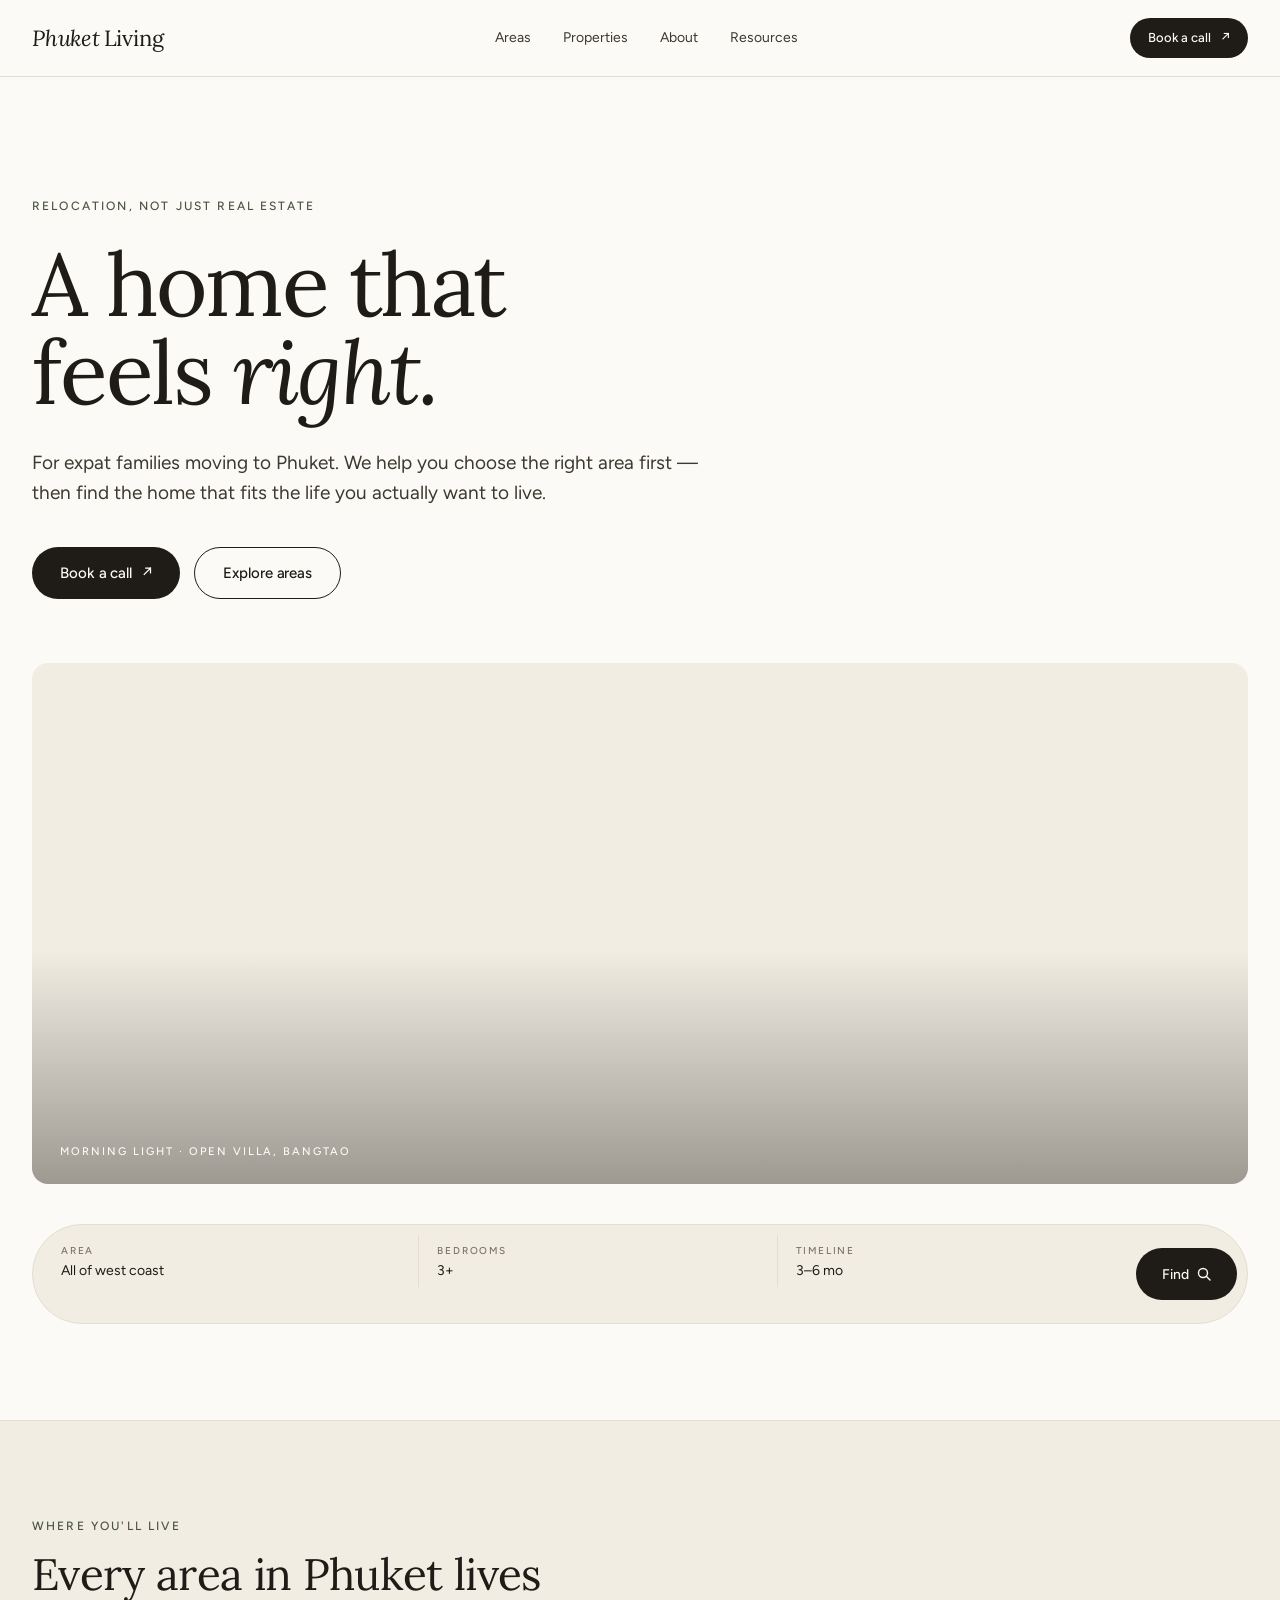
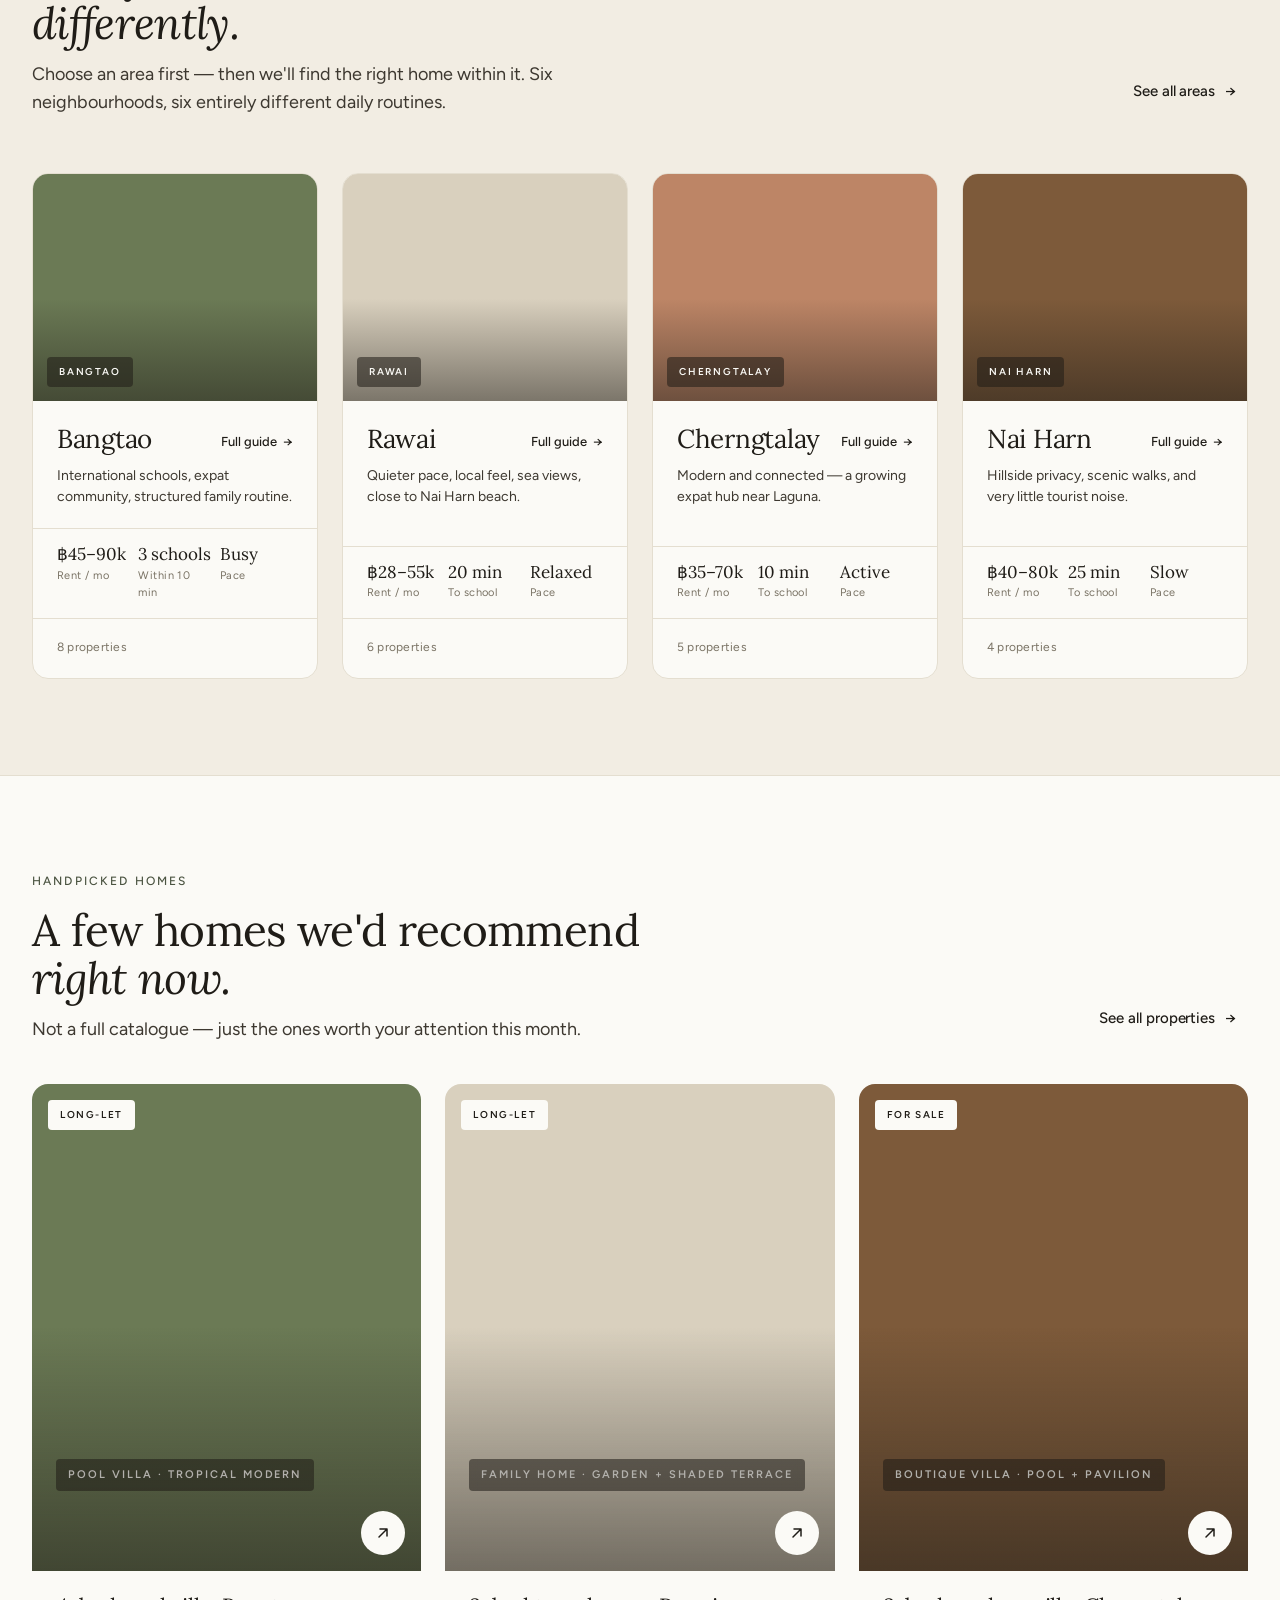
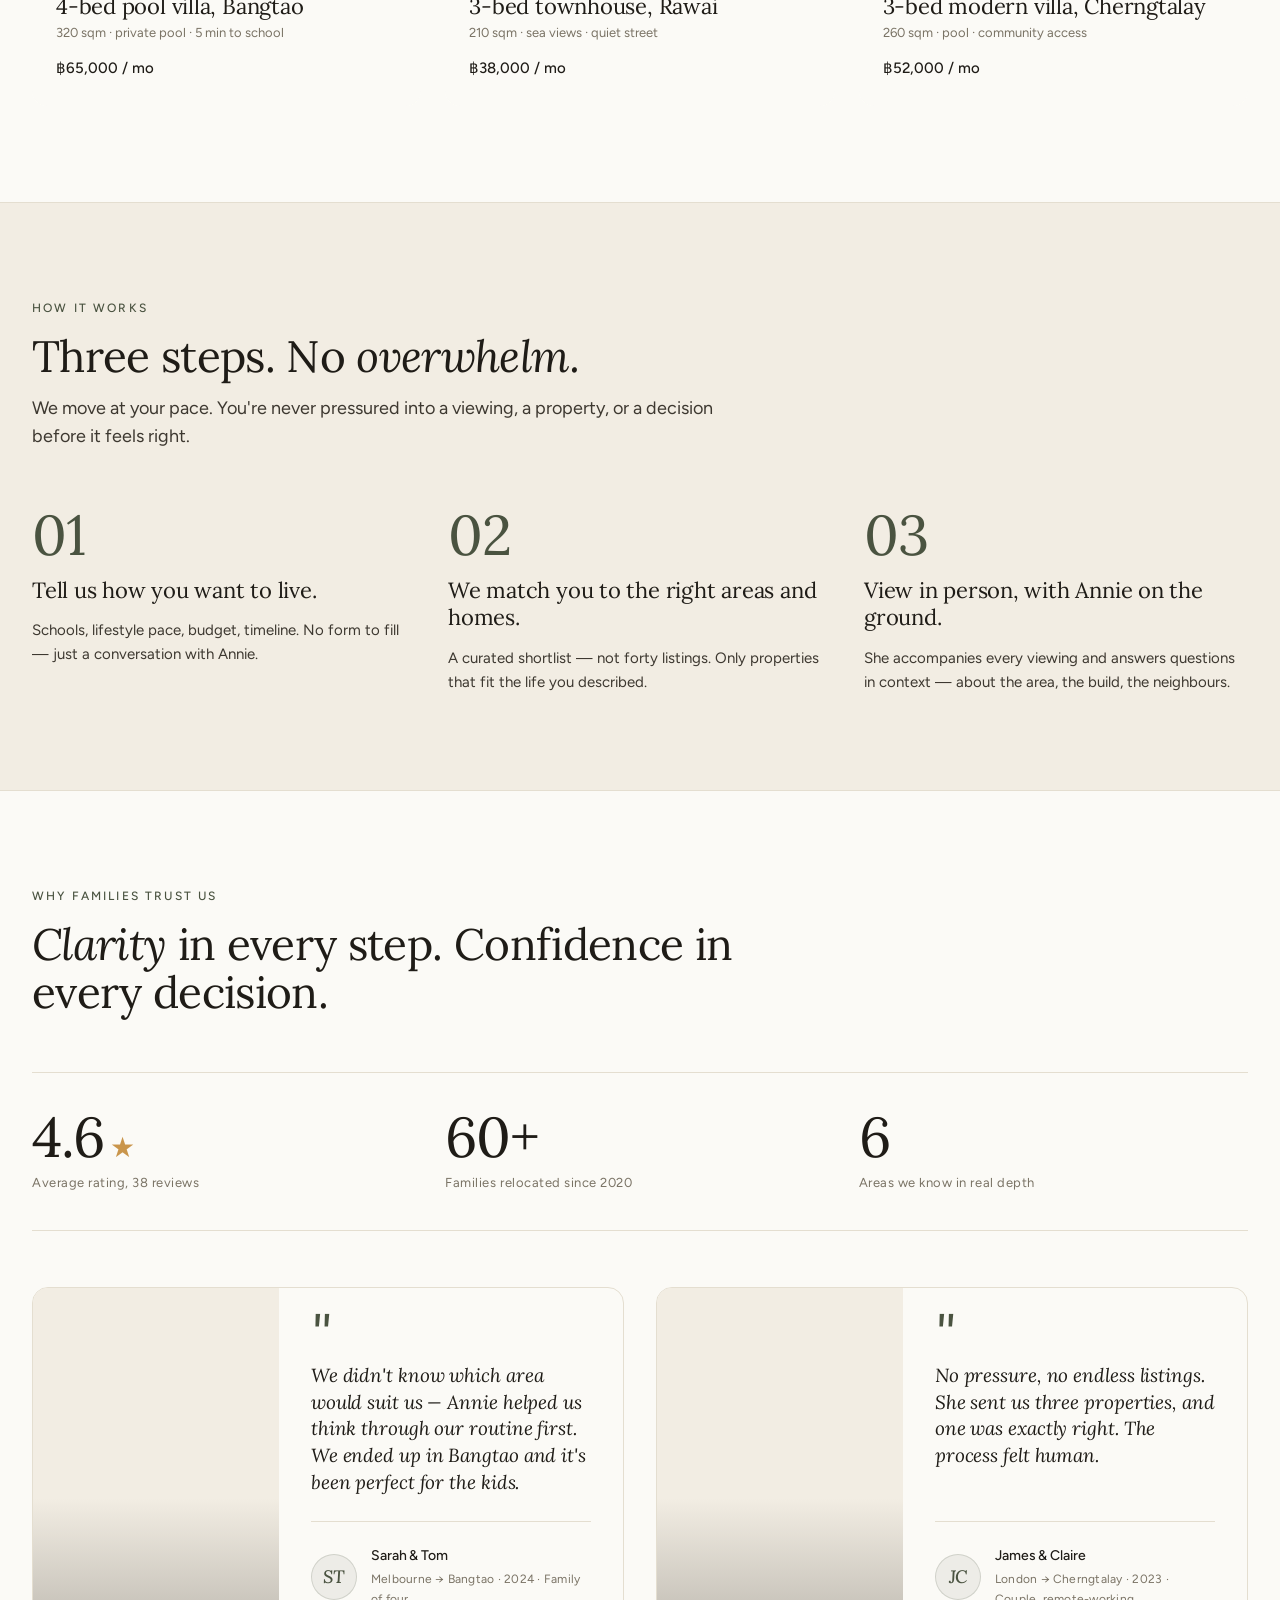
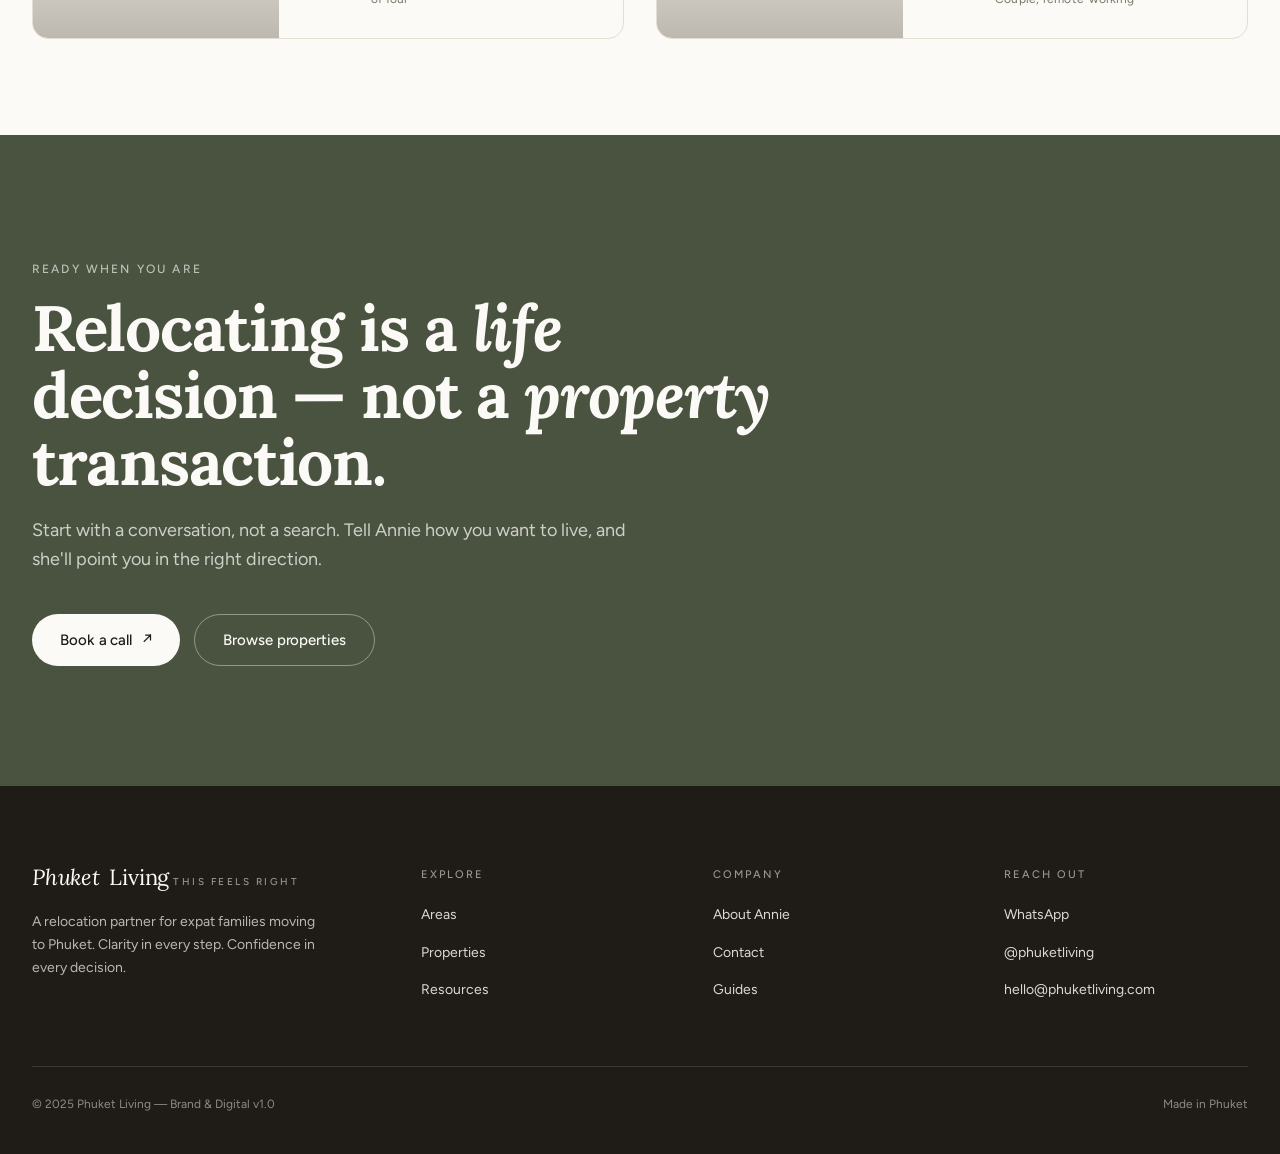
==== index.html @ b8de10c2 "Polish: search bar symmetry + See all areas placement 1. Inline search bar — the previous attempt le" ====
<!DOCTYPE html>
<html lang="en">
<head>
<meta charset="UTF-8">
<meta name="viewport" content="width=device-width, initial-scale=1.0">
<title>Phuket Living — A home that feels right</title>
<meta name="description" content="A relocation partner for expat families moving to Phuket. We help you choose the right area first — then find the home that fits.">

<link rel="preconnect" href="https://fonts.googleapis.com">
<link rel="preconnect" href="https://fonts.gstatic.com" crossorigin>
<link href="https://fonts.googleapis.com/css2?family=Lora:ital,wght@0,400;0,500;1,400;1,500&family=Figtree:wght@400;500;600&display=swap" rel="stylesheet">

<link rel="stylesheet" href="assets/css/main.css">
</head>
<body>

<!-- =========================================================
     NAV
     ========================================================= -->
<header class="site-nav">
  <div class="wrap row">
    <a href="index.html" class="wordmark" aria-label="Phuket Living — home">
      <span class="ph">Phuket</span><span>Living</span>
    </a>
    <nav class="links" aria-label="Primary">
      <a href="areas.html">Areas</a>
      <a href="properties.html">Properties</a>
      <a href="about.html">About</a>
      <a href="resources.html">Resources</a>
    </nav>
    <a href="contact.html" class="btn btn-primary btn-sm">Book a call <span class="arrow">↗</span></a>
    <button class="nav-toggle" aria-label="Open menu">
      <svg width="18" height="14" viewBox="0 0 18 14" fill="none"><path d="M1 1h16M1 7h16M1 13h16" stroke="#1F1C17" stroke-width="1.4" stroke-linecap="round"/></svg>
    </button>
  </div>
</header>

<!-- =========================================================
     HERO
     ========================================================= -->
<section class="hero">
  <div class="wrap">
    <p class="eyebrow">Relocation, not just real estate</p>
    <h1>A home that<br>feels <em>right.</em></h1>
    <p class="sub">For expat families moving to Phuket. We help you choose the right area first — then find the home that fits the life you actually want to live.</p>

    <div class="hero-cta">
      <a href="contact.html" class="btn btn-primary">Book a call <span class="arrow">↗</span></a>
      <a href="areas.html" class="btn btn-outline">Explore areas</a>
    </div>

    <div class="hero-media" style="background-image: url('https://images.unsplash.com/photo-1600596542815-ffad4c1539a9?auto=format&fit=crop&w=1800&q=80');">
      <span class="caption">Morning light · open villa, Bangtao</span>
    </div>

    <div class="inline-search" role="search" aria-label="Find a home" style="margin-top: 40px;">
      <div class="field">
        <span class="field-k">Area</span>
        <span class="field-v">All of west coast</span>
      </div>
      <div class="field">
        <span class="field-k">Bedrooms</span>
        <span class="field-v">3+</span>
      </div>
      <div class="field">
        <span class="field-k">Timeline</span>
        <span class="field-v">3–6 mo</span>
      </div>
      <button class="find-btn" type="button">
        Find
        <svg width="14" height="14" viewBox="0 0 14 14" fill="none"><circle cx="6" cy="6" r="4.5" stroke="#FBFAF6" stroke-width="1.4"/><path d="M9.5 9.5L13 13" stroke="#FBFAF6" stroke-width="1.4" stroke-linecap="round"/></svg>
      </button>
    </div>
  </div>
</section>

<!-- =========================================================
     AREAS
     ========================================================= -->
<section class="section sand">
  <div class="wrap">
    <div class="section-head" style="display:flex; align-items:flex-end; justify-content:space-between; gap:32px; flex-wrap:wrap; max-width:none;">
      <div style="display:grid; gap:14px; max-width: 640px;">
        <span class="eyebrow">Where you'll live</span>
        <h2 class="h2">Every area in Phuket lives <em>differently.</em></h2>
        <p class="lead">Choose an area first — then we'll find the right home within it. Six neighbourhoods, six entirely different daily routines.</p>
      </div>
      <a href="areas.html" class="btn btn-ghost">See all areas <span class="arrow">→</span></a>
    </div>

    <div class="cards-grid g4">
      <a href="area-bangtao.html" class="area-card tone-leaf">
        <div class="media" style="background-image: url('https://images.unsplash.com/photo-1564013799919-ab600027ffc6?auto=format&fit=crop&w=900&q=80');"><span class="label">Bangtao</span></div>
        <div class="body">
          <div class="body-head">
            <span class="name">Bangtao</span>
            <span class="link">Full guide <span class="arrow">→</span></span>
          </div>
          <span class="desc">International schools, expat community, structured family routine.</span>
        </div>
        <div class="facts">
          <div><div class="v">฿45–90k</div><div class="k">Rent / mo</div></div>
          <div><div class="v">3 schools</div><div class="k">Within 10 min</div></div>
          <div><div class="v">Busy</div><div class="k">Pace</div></div>
        </div>
        <div class="foot">
          <span class="count">8 properties</span>
        </div>
      </a>

      <a href="area-rawai.html" class="area-card tone-sand">
        <div class="media" style="background-image: url('https://images.unsplash.com/photo-1505142468610-359e7d316be0?auto=format&fit=crop&w=900&q=80');"><span class="label">Rawai</span></div>
        <div class="body">
          <div class="body-head">
            <span class="name">Rawai</span>
            <span class="link">Full guide <span class="arrow">→</span></span>
          </div>
          <span class="desc">Quieter pace, local feel, sea views, close to Nai Harn beach.</span>
        </div>
        <div class="facts">
          <div><div class="v">฿28–55k</div><div class="k">Rent / mo</div></div>
          <div><div class="v">20 min</div><div class="k">To school</div></div>
          <div><div class="v">Relaxed</div><div class="k">Pace</div></div>
        </div>
        <div class="foot">
          <span class="count">6 properties</span>
        </div>
      </a>

      <a href="area-cherngtalay.html" class="area-card tone-clay">
        <div class="media" style="background-image: url('https://images.unsplash.com/photo-1512917774080-9991f1c4c750?auto=format&fit=crop&w=900&q=80');"><span class="label">Cherngtalay</span></div>
        <div class="body">
          <div class="body-head">
            <span class="name">Cherngtalay</span>
            <span class="link">Full guide <span class="arrow">→</span></span>
          </div>
          <span class="desc">Modern and connected — a growing expat hub near Laguna.</span>
        </div>
        <div class="facts">
          <div><div class="v">฿35–70k</div><div class="k">Rent / mo</div></div>
          <div><div class="v">10 min</div><div class="k">To school</div></div>
          <div><div class="v">Active</div><div class="k">Pace</div></div>
        </div>
        <div class="foot">
          <span class="count">5 properties</span>
        </div>
      </a>

      <a href="area-naiharn.html" class="area-card tone-brown">
        <div class="media" style="background-image: url('https://images.unsplash.com/photo-1582268611958-ebfd161ef9cf?auto=format&fit=crop&w=900&q=80');"><span class="label">Nai Harn</span></div>
        <div class="body">
          <div class="body-head">
            <span class="name">Nai Harn</span>
            <span class="link">Full guide <span class="arrow">→</span></span>
          </div>
          <span class="desc">Hillside privacy, scenic walks, and very little tourist noise.</span>
        </div>
        <div class="facts">
          <div><div class="v">฿40–80k</div><div class="k">Rent / mo</div></div>
          <div><div class="v">25 min</div><div class="k">To school</div></div>
          <div><div class="v">Slow</div><div class="k">Pace</div></div>
        </div>
        <div class="foot">
          <span class="count">4 properties</span>
        </div>
      </a>
    </div>

  </div>
</section>

<!-- =========================================================
     HANDPICKED PROPERTIES
     ========================================================= -->
<section class="section paper">
  <div class="wrap">
    <div class="section-head" style="display:flex; align-items:flex-end; justify-content:space-between; gap:32px; flex-wrap:wrap; max-width:none; margin-bottom: 40px;">
      <div style="display:grid; gap:14px; max-width: 640px;">
        <span class="eyebrow">Handpicked homes</span>
        <h2 class="h2">A few homes we'd recommend <em>right now.</em></h2>
        <p class="lead">Not a full catalogue — just the ones worth your attention this month.</p>
      </div>
      <a href="properties.html" class="btn btn-ghost">See all properties <span class="arrow">→</span></a>
    </div>

    <div class="cards-grid">
      <article class="prop-card tone-leaf">
        <div class="media" style="background-image: url('https://images.unsplash.com/photo-1613490493576-7fde63acd811?auto=format&fit=crop&w=900&q=80');">
          <span class="badge">Long-let</span>
<span class="caption"><span class="type">Pool villa · tropical modern</span></span>
          <span class="arrow-btn"><svg width="14" height="14" viewBox="0 0 14 14" fill="none"><path d="M3 11L11 3M11 3H4M11 3v7" stroke="#1F1C17" stroke-width="1.5" stroke-linecap="round" stroke-linejoin="round"/></svg></span>
        </div>
        <div class="meta">
          <span class="title">4-bed pool villa, Bangtao</span>
          <span class="sub">320 sqm · private pool · 5 min to school</span>
          <span class="price">฿65,000 / mo</span>
        </div>
      </article>

      <article class="prop-card tone-sand">
        <div class="media" style="background-image: url('https://images.unsplash.com/photo-1493809842364-78817add7ffb?auto=format&fit=crop&w=900&q=80');">
          <span class="badge">Long-let</span>
<span class="caption"><span class="type">Family home · garden + shaded terrace</span></span>
          <span class="arrow-btn"><svg width="14" height="14" viewBox="0 0 14 14" fill="none"><path d="M3 11L11 3M11 3H4M11 3v7" stroke="#1F1C17" stroke-width="1.5" stroke-linecap="round" stroke-linejoin="round"/></svg></span>
        </div>
        <div class="meta">
          <span class="title">3-bed townhouse, Rawai</span>
          <span class="sub">210 sqm · sea views · quiet street</span>
          <span class="price">฿38,000 / mo</span>
        </div>
      </article>

      <article class="prop-card tone-brown">
        <div class="media" style="background-image: url('https://images.unsplash.com/photo-1600607687939-ce8a6c25118c?auto=format&fit=crop&w=900&q=80');">
          <span class="badge">For sale</span>
<span class="caption"><span class="type">Boutique villa · pool + pavilion</span></span>
          <span class="arrow-btn"><svg width="14" height="14" viewBox="0 0 14 14" fill="none"><path d="M3 11L11 3M11 3H4M11 3v7" stroke="#1F1C17" stroke-width="1.5" stroke-linecap="round" stroke-linejoin="round"/></svg></span>
        </div>
        <div class="meta">
          <span class="title">3-bed modern villa, Cherngtalay</span>
          <span class="sub">260 sqm · pool · community access</span>
          <span class="price">฿52,000 / mo</span>
        </div>
      </article>
    </div>
  </div>
</section>

<!-- =========================================================
     HOW IT WORKS
     ========================================================= -->
<section class="section sand">
  <div class="wrap">
    <div class="section-head">
      <span class="eyebrow">How it works</span>
      <h2 class="h2">Three steps. No <em>overwhelm.</em></h2>
      <p class="lead">We move at your pace. You're never pressured into a viewing, a property, or a decision before it feels right.</p>
    </div>

    <div class="steps">
      <div class="step">
        <span class="step-num">01</span>
        <span class="step-title">Tell us how you want to live.</span>
        <span class="step-desc">Schools, lifestyle pace, budget, timeline. No form to fill — just a conversation with Annie.</span>
      </div>
      <div class="step">
        <span class="step-num">02</span>
        <span class="step-title">We match you to the right areas and homes.</span>
        <span class="step-desc">A curated shortlist — not forty listings. Only properties that fit the life you described.</span>
      </div>
      <div class="step">
        <span class="step-num">03</span>
        <span class="step-title">View in person, with Annie on the ground.</span>
        <span class="step-desc">She accompanies every viewing and answers questions in context — about the area, the build, the neighbours.</span>
      </div>
    </div>
  </div>
</section>

<!-- =========================================================
     TRUST & QUOTES
     ========================================================= -->
<section class="section paper">
  <div class="wrap">
    <div class="section-head">
      <span class="eyebrow">Why families trust us</span>
      <h2 class="h2"><em>Clarity</em> in every step. Confidence in every decision.</h2>
    </div>

    <div class="stat-row">
      <div class="stat">
        <div class="v">4.6<span style="font-size:0.5em; color:var(--ochre); margin-left:6px;">★</span></div>
        <div class="k">Average rating, 38 reviews</div>
      </div>
      <div class="stat">
        <div class="v">60+</div>
        <div class="k">Families relocated since 2020</div>
      </div>
      <div class="stat">
        <div class="v">6</div>
        <div class="k">Areas we know in real depth</div>
      </div>
    </div>

    <div class="quote-grid">
      <article class="quote-card">
        <div class="photo" style="background-image: url('https://images.unsplash.com/photo-1600596542815-ffad4c1539a9?auto=format&fit=crop&w=900&q=80');"></div>
        <div class="body">
          <div class="qmark">"</div>
          <p class="text">We didn't know which area would suit us — Annie helped us think through our routine first. We ended up in Bangtao and it's been perfect for the kids.</p>
          <div class="author">
            <div class="avatar">ST</div>
            <div class="meta">
              <p class="name">Sarah &amp; Tom</p>
              <p class="loc">Melbourne → Bangtao · 2024 · Family of four</p>
            </div>
          </div>
        </div>
      </article>

      <article class="quote-card">
        <div class="photo" style="background-image: url('https://images.unsplash.com/photo-1493809842364-78817add7ffb?auto=format&fit=crop&w=900&q=80');"></div>
        <div class="body">
          <div class="qmark">"</div>
          <p class="text">No pressure, no endless listings. She sent us three properties, and one was exactly right. The process felt human.</p>
          <div class="author">
            <div class="avatar">JC</div>
            <div class="meta">
              <p class="name">James &amp; Claire</p>
              <p class="loc">London → Cherngtalay · 2023 · Couple, remote-working</p>
            </div>
          </div>
        </div>
      </article>
    </div>
  </div>
</section>

<!-- =========================================================
     FOOTER CTA
     ========================================================= -->
<section class="cta-block">
  <div class="wrap">
    <span class="eyebrow">Ready when you are</span>
    <h2>Relocating is a <em>life</em> decision — not a <em>property</em> transaction.</h2>
    <p class="sub">Start with a conversation, not a search. Tell Annie how you want to live, and she'll point you in the right direction.</p>
    <div class="cta-row">
      <a href="contact.html" class="btn btn-on-dark">Book a call <span class="arrow">↗</span></a>
      <a href="properties.html" class="btn btn-ghost-on-dark">Browse properties</a>
    </div>
  </div>
</section>

<!-- =========================================================
     FOOTER
     ========================================================= -->
<footer class="site-foot">
  <div class="wrap">
    <div class="row">
      <div>
        <span class="wordmark"><span class="ph">Phuket</span>&nbsp;Living<span class="tag">This feels right</span></span>
        <p>A relocation partner for expat families moving to Phuket. Clarity in every step. Confidence in every decision.</p>
      </div>
      <div>
        <h4>Explore</h4>
        <ul>
          <li><a href="areas.html">Areas</a></li>
          <li><a href="properties.html">Properties</a></li>
          <li><a href="resources.html">Resources</a></li>
        </ul>
      </div>
      <div>
        <h4>Company</h4>
        <ul>
          <li><a href="about.html">About Annie</a></li>
          <li><a href="contact.html">Contact</a></li>
          <li><a href="resources.html">Guides</a></li>
        </ul>
      </div>
      <div>
        <h4>Reach out</h4>
        <ul>
          <li><a href="#">WhatsApp</a></li>
          <li><a href="#">@phuketliving</a></li>
          <li><a href="mailto:hello@phuketliving.com">hello@phuketliving.com</a></li>
        </ul>
      </div>
    </div>
    <div class="legal">
      <span>© 2025 Phuket Living — Brand &amp; Digital v1.0</span>
      <span>Made in Phuket</span>
    </div>
  </div>
</footer>

</body>
</html>
---- assets/css/main.css ----
/* =========================================================
   Phuket Living — Design System v1.0
   Shared tokens & components
   ========================================================= */

/* --- Tokens --------------------------------------------- */
:root {
  /* Palette */
  --paper:      #FBFAF6;
  --sand:       #F2EDE3;
  --line:       #E4DED0;
  --olive:      #4A5340;
  --olive-soft: rgba(74, 83, 64, 0.08);
  --ochre:      #C9954B;
  --ochre-dark: #A67830;
  --ink:        #1F1C17;
  --ink-2:      #3D3830;
  --ink-muted:  #7A7365;
  --brown:      #7D5A3A;
  --leaf:       #6B7A55;
  --clay:       #BD8566;

  /* Typography */
  --serif: 'Lora', Georgia, 'Times New Roman', serif;
  --sans:  'Figtree', -apple-system, BlinkMacSystemFont, 'Segoe UI', sans-serif;

  /* Radii */
  --r-sm:   4px;
  --r-md:   8px;
  --r-lg:   16px;
  --r-pill: 999px;

  /* Layout */
  --container: 1440px;
  --gutter: 32px;

  /* Eyebrow / label tracking */
  --track-eyebrow: 0.18em;
}

/* --- Reset ---------------------------------------------- */
*, *::before, *::after { box-sizing: border-box; margin: 0; padding: 0; }
html { -webkit-font-smoothing: antialiased; -moz-osx-font-smoothing: grayscale; }
body {
  font-family: var(--sans);
  font-size: 16px;
  line-height: 1.6;
  color: var(--ink);
  background: var(--paper);
  font-weight: 400;
}
img, svg { display: block; max-width: 100%; }
a { color: inherit; text-decoration: none; }
button { font-family: inherit; cursor: pointer; border: none; background: none; color: inherit; }
::selection { background: var(--olive); color: var(--paper); }

/* --- Type scale ----------------------------------------- */
.display {
  font-family: var(--serif);
  font-weight: 400;
  font-size: clamp(48px, 8vw, 96px);
  line-height: 0.98;
  letter-spacing: -0.03em;
  color: var(--ink);
}
.h1 {
  font-family: var(--serif);
  font-weight: 400;
  font-size: clamp(40px, 5.5vw, 64px);
  line-height: 1.04;
  letter-spacing: -0.02em;
}
.h2 {
  font-family: var(--serif);
  font-weight: 400;
  font-size: clamp(30px, 3.6vw, 44px);
  line-height: 1.1;
  letter-spacing: -0.015em;
}
.h3 {
  font-family: var(--serif);
  font-weight: 400;
  font-size: 24px;
  line-height: 1.25;
  letter-spacing: -0.01em;
}
.lead {
  font-family: var(--sans);
  font-size: 18px;
  line-height: 1.55;
  color: var(--ink-2);
  font-weight: 400;
}
.body { font-size: 16px; line-height: 1.65; color: var(--ink-2); }
.small { font-size: 14px; line-height: 1.55; color: var(--ink-muted); }
.eyebrow {
  font-family: var(--sans);
  font-size: 12px;
  font-weight: 500;
  text-transform: uppercase;
  letter-spacing: var(--track-eyebrow);
  color: var(--ink-muted);
}
em, .it { font-style: italic; font-family: var(--serif); }

/* --- Layout helpers ------------------------------------- */
.wrap {
  max-width: var(--container);
  margin: 0 auto;
  padding: 0 var(--gutter);
}
.section { padding: 96px 0; border-top: 1px solid var(--line); }
.section.tight { padding: 72px 0; }
.section.sand  { background: var(--sand); }
.section.paper { background: var(--paper); }
.section-head { display: grid; gap: 14px; margin-bottom: 56px; max-width: 720px; }
.section-head .eyebrow { color: var(--olive); }

/* --- Buttons (pill, generous padding) ------------------- */
.btn {
  display: inline-flex;
  align-items: center;
  gap: 10px;
  height: 52px;
  padding: 0 28px;
  border-radius: var(--r-pill);
  font-family: var(--sans);
  font-size: 15px;
  font-weight: 500;
  letter-spacing: -0.005em;
  white-space: nowrap;
  transition: transform .15s ease, background .2s ease, color .2s ease, border-color .2s ease;
}
.btn:hover { transform: translateY(-1px); }
.btn-primary { background: var(--ink); color: var(--paper); }
.btn-primary:hover { background: var(--ink-2); }
.btn-accent { background: var(--ochre); color: var(--paper); }
.btn-accent:hover { background: var(--ochre-dark); }
.btn-secondary { background: var(--olive); color: var(--paper); }
.btn-secondary:hover { background: #3a4233; }
.btn-outline { background: transparent; color: var(--ink); border: 1px solid var(--ink); }
.btn-outline:hover { background: var(--ink); color: var(--paper); }
.btn-ghost { background: transparent; color: var(--ink); padding: 0 12px; }
.btn-ghost:hover { color: var(--olive); }
.btn-on-dark { background: var(--paper); color: var(--ink); }
.btn-on-dark:hover { background: var(--sand); }
.btn-ghost-on-dark { background: transparent; color: var(--paper); border: 1px solid rgba(251,250,246,0.4); }
.btn-ghost-on-dark:hover { border-color: var(--paper); }
.btn-sm { height: 40px; padding: 0 18px; font-size: 13px; }
.btn-lg { height: 60px; padding: 0 34px; font-size: 16px; }
.btn .arrow { display: inline-block; transition: transform .2s ease; }
.btn:hover .arrow { transform: translate(2px, -2px); }

/* --- Chips & tags --------------------------------------- */
.chip {
  display: inline-flex;
  align-items: center;
  height: 36px;
  padding: 0 16px;
  border-radius: var(--r-pill);
  border: 1px solid var(--line);
  background: var(--paper);
  font-size: 13px;
  color: var(--ink-2);
  transition: border-color .15s, background .15s, color .15s;
}
.chip:hover { border-color: var(--ink-muted); }
.chip.active, .chip.sel { background: var(--ink); color: var(--paper); border-color: var(--ink); }

/* --- Wordmark ------------------------------------------- */
.wordmark {
  font-family: var(--serif);
  font-weight: 400;
  font-size: 22px;
  letter-spacing: -0.01em;
  line-height: 1;
  color: var(--ink);
  display: inline-flex;
  align-items: baseline;
  gap: 4px;
}
.wordmark .ph { font-style: italic; }
.wordmark.lg { font-size: 56px; }
.wordmark.xl { font-size: 96px; }
.wordmark .tag {
  display: block;
  font-family: var(--sans);
  font-size: 10px;
  font-weight: 500;
  letter-spacing: 0.25em;
  text-transform: uppercase;
  color: var(--ink-muted);
  margin-top: 6px;
}

/* --- Nav ------------------------------------------------ */
.site-nav {
  position: sticky;
  top: 0;
  z-index: 80;
  background: rgba(251, 250, 246, 0.92);
  backdrop-filter: saturate(140%) blur(10px);
  -webkit-backdrop-filter: saturate(140%) blur(10px);
  border-bottom: 1px solid var(--line);
}
.site-nav .row {
  display: flex;
  align-items: center;
  justify-content: space-between;
  height: 76px;
}
.site-nav .links {
  display: flex;
  gap: 32px;
}
.site-nav .links a {
  font-size: 14px;
  color: var(--ink-2);
  font-weight: 400;
  transition: color .15s;
  position: relative;
}
.site-nav .links a:hover { color: var(--ink); }
.site-nav .links a.active { color: var(--ink); }
.site-nav .links a.active::after {
  content: '';
  position: absolute;
  left: 0; right: 0; bottom: -28px;
  height: 1px; background: var(--ink);
}
.site-nav .nav-cta { white-space: nowrap; }
.nav-toggle { display: none; }

/* --- Hero (homepage) ------------------------------------ */
.hero {
  padding: 120px 0 96px;
  background: var(--paper);
  position: relative;
  overflow: hidden;
}
.hero-media {
  margin-top: 64px;
  border-radius: var(--r-lg);
  overflow: hidden;
  aspect-ratio: 21 / 9;
  background-color: var(--sand);
  background-size: cover;
  background-position: center;
  position: relative;
}
.hero-media::after {
  content: '';
  position: absolute; inset: 0;
  background: linear-gradient(180deg, rgba(31,28,23,0) 55%, rgba(31,28,23,0.4) 100%);
}
.hero-media .caption {
  position: absolute;
  left: 28px; bottom: 24px;
  color: var(--paper);
  z-index: 2;
  font-family: var(--sans);
  font-size: 11px;
  font-weight: 500;
  letter-spacing: 0.18em;
  text-transform: uppercase;
}
@media (max-width: 720px) {
  .hero-media { aspect-ratio: 4 / 3; margin-top: 40px; }
}

/* --- Hero (sub-page variant) ---------------------------- */
.hero-sub {
  padding: 96px 0 72px;
  background: var(--paper);
  border-bottom: 1px solid var(--line);
}
.hero-sub .eyebrow { color: var(--olive); margin-bottom: 22px; display: inline-block; }
.hero-sub h1 {
  font-family: var(--serif);
  font-weight: 400;
  font-size: clamp(40px, 6vw, 72px);
  line-height: 1.02;
  letter-spacing: -0.025em;
  color: var(--ink);
  max-width: 18ch;
  margin-bottom: 28px;
}
.hero-sub h1 em { font-style: italic; }
.hero-sub .sub {
  font-size: 18px;
  line-height: 1.55;
  color: var(--ink-2);
  max-width: 60ch;
}

/* --- Matcher (areas page) ------------------------------- */
.matcher {
  background: var(--sand);
  border: 1px solid var(--line);
  border-radius: var(--r-lg);
  padding: 56px 56px 48px;
}
.matcher .q-label {
  font-family: var(--sans);
  font-size: 12px;
  font-weight: 500;
  letter-spacing: var(--track-eyebrow);
  text-transform: uppercase;
  color: var(--ink-muted);
  margin-bottom: 14px;
}
.matcher .q-label .num {
  display: inline-block;
  margin-right: 10px;
  color: var(--olive);
}
.matcher .q-row { margin-bottom: 32px; }
.matcher .opt-row { display: flex; gap: 8px; flex-wrap: wrap; }
.matcher .opt-btn {
  display: inline-flex;
  align-items: center;
  height: 42px;
  padding: 0 20px;
  border-radius: var(--r-pill);
  border: 1px solid var(--line);
  background: var(--paper);
  color: var(--ink-2);
  font-size: 14px;
  transition: all .15s;
}
.matcher .opt-btn:hover { border-color: var(--ink-muted); color: var(--ink); }
.matcher .opt-btn.sel {
  background: var(--ink);
  color: var(--paper);
  border-color: var(--ink);
}

.matcher .result {
  margin-top: 8px;
  background: var(--paper);
  border: 1px solid var(--line);
  border-radius: var(--r-lg);
  padding: 32px 36px;
  display: none;
}
.matcher .result.show { display: block; }
.matcher .result .r-label {
  font-family: var(--sans);
  font-size: 11px;
  font-weight: 500;
  letter-spacing: var(--track-eyebrow);
  text-transform: uppercase;
  color: var(--olive);
  margin-bottom: 8px;
}
.matcher .result .r-area {
  font-family: var(--serif);
  font-size: 36px;
  font-weight: 400;
  letter-spacing: -0.015em;
  font-style: italic;
  color: var(--ink);
  margin-bottom: 8px;
}
.matcher .result .r-why {
  font-size: 15px;
  line-height: 1.6;
  color: var(--ink-2);
  max-width: 56ch;
  margin-bottom: 22px;
}

/* --- Comparison table ----------------------------------- */
.compare-table {
  width: 100%;
  border-collapse: separate;
  border-spacing: 0;
  font-family: var(--sans);
  border: 1px solid var(--line);
  border-radius: var(--r-lg);
  overflow: hidden;
}
.compare-table th,
.compare-table td {
  padding: 16px 16px;
  text-align: left;
  border-bottom: 1px solid var(--line);
  vertical-align: middle;
}
.compare-table thead th {
  font-family: var(--sans);
  font-size: 11px;
  font-weight: 600;
  letter-spacing: var(--track-eyebrow);
  text-transform: uppercase;
  color: var(--ink-muted);
  background: var(--sand);
}
.compare-table thead th:first-child { background: var(--sand); }
.compare-table tbody td {
  font-size: 14px;
  color: var(--ink);
}
.compare-table tbody td.label {
  font-family: var(--sans);
  font-size: 11px;
  font-weight: 500;
  letter-spacing: 0.06em;
  text-transform: uppercase;
  color: var(--ink-muted);
  background: var(--sand);
  width: 14%;
  white-space: nowrap;
}
.compare-table .area-h { font-size: 18px; }
.compare-table tbody td.good { color: var(--olive); font-weight: 500; }
.compare-table tbody td.mid  { color: var(--ochre-dark); }
.compare-table tbody tr:last-child td { border-bottom: none; }
.compare-table .area-h {
  font-family: var(--serif);
  font-size: 22px;
  font-weight: 400;
  font-style: italic;
  letter-spacing: -0.005em;
  color: var(--ink);
  text-transform: none;
}

/* --- Areas-page wide grid ------------------------------- */
.areas-grid {
  display: grid;
  grid-template-columns: repeat(2, 1fr);
  gap: 32px;
}
.areas-grid .area-card .media { aspect-ratio: 16 / 10; }
.areas-grid .area-card .body .name { font-size: 32px; }

@media (max-width: 1024px) {
  .matcher { padding: 40px 28px; }
  .areas-grid { grid-template-columns: 1fr; }
}
@media (max-width: 720px) {
  .matcher { padding: 32px 22px; }
  .matcher .result { padding: 24px 22px; }
  .matcher .result .r-area { font-size: 28px; }
  .compare-table th, .compare-table td { padding: 14px 14px; font-size: 13px; }
  .compare-table .area-h { font-size: 18px; }
}

/* --- Breadcrumb ----------------------------------------- */
.breadcrumb {
  padding: 22px 0 18px;
  background: var(--paper);
  border-bottom: 1px solid var(--line);
}
.breadcrumb-text {
  font-family: var(--sans);
  font-size: 13px;
  color: var(--ink-muted);
  letter-spacing: 0.01em;
}
.breadcrumb-text a {
  color: var(--olive);
  transition: color .15s;
}
.breadcrumb-text a:hover { color: var(--ink); }
.breadcrumb-text .sep { margin: 0 10px; opacity: 0.5; }
.breadcrumb-text .here { color: var(--ink); }

/* --- Guide hero ----------------------------------------- */
.guide-hero {
  padding: 72px 0 80px;
  background: var(--paper);
}
.guide-hero .eyebrow { color: var(--olive); margin-bottom: 22px; display: inline-block; }
.guide-hero h1 {
  font-family: var(--serif);
  font-weight: 400;
  font-size: clamp(48px, 7vw, 88px);
  line-height: 1.0;
  letter-spacing: -0.03em;
  color: var(--ink);
  max-width: 16ch;
  margin-bottom: 28px;
}
.guide-hero h1 em { font-style: italic; }
.guide-hero .sub {
  font-size: 18px;
  line-height: 1.6;
  color: var(--ink-2);
  max-width: 60ch;
  margin-bottom: 36px;
}

/* --- Verdict bar (Annie's honest take) ------------------ */
.verdict-bar {
  background: var(--sand);
  border: 1px solid var(--line);
  border-left: 3px solid var(--olive);
  border-radius: var(--r-md);
  padding: 22px 28px 24px;
  max-width: 640px;
}
.verdict-label {
  font-family: var(--sans);
  font-size: 11px;
  font-weight: 500;
  letter-spacing: var(--track-eyebrow);
  text-transform: uppercase;
  color: var(--olive);
  margin-bottom: 8px;
}
.verdict-text {
  font-family: var(--serif);
  font-style: italic;
  font-size: 19px;
  line-height: 1.45;
  letter-spacing: -0.005em;
  color: var(--ink);
}

/* --- Facts grid (at-a-glance) --------------------------- */
.facts-grid-6 {
  display: grid;
  grid-template-columns: repeat(6, 1fr);
  gap: 16px;
}
.fact-card {
  background: var(--paper);
  border: 1px solid var(--line);
  border-radius: var(--r-md);
  padding: 26px 22px;
}
.fact-card .v {
  font-family: var(--serif);
  font-size: 28px;
  font-weight: 400;
  letter-spacing: -0.015em;
  line-height: 1.1;
  color: var(--ink);
  margin-bottom: 10px;
}
.fact-card .k {
  font-size: 12px;
  color: var(--ink-muted);
  letter-spacing: 0.03em;
  line-height: 1.4;
}

/* --- Life rows ------------------------------------------ */
.life-list { display: grid; }
.life-row {
  display: grid;
  grid-template-columns: 64px 1fr;
  gap: 28px;
  padding: 32px 0;
  border-bottom: 1px solid var(--line);
  align-items: flex-start;
}
.life-row:first-child { padding-top: 0; }
.life-row:last-child { border-bottom: none; }
.life-icon {
  width: 52px;
  height: 52px;
  border-radius: var(--r-md);
  background: var(--olive-soft);
  color: var(--olive);
  display: flex;
  align-items: center;
  justify-content: center;
}
.life-title {
  font-family: var(--serif);
  font-size: 22px;
  font-weight: 400;
  letter-spacing: -0.01em;
  color: var(--ink);
  margin-bottom: 8px;
}
.life-desc {
  font-size: 16px;
  line-height: 1.65;
  color: var(--ink-2);
  max-width: 64ch;
}

/* --- Honest cards (pros / cons) ------------------------- */
.honest-grid {
  display: grid;
  grid-template-columns: 1fr 1fr;
  gap: 24px;
}
.honest-card {
  border-radius: var(--r-lg);
  padding: 32px 32px 28px;
  border: 1px solid var(--line);
}
.honest-card.pro {
  background: var(--olive-soft);
  border-color: rgba(74, 83, 64, 0.20);
}
.honest-card.con {
  background: rgba(201, 149, 75, 0.10);
  border-color: rgba(201, 149, 75, 0.30);
}
.honest-title {
  font-family: var(--sans);
  font-size: 11px;
  font-weight: 600;
  letter-spacing: var(--track-eyebrow);
  text-transform: uppercase;
  margin-bottom: 18px;
}
.honest-card.pro .honest-title { color: var(--olive); }
.honest-card.con .honest-title { color: var(--ochre-dark); }
.honest-list {
  list-style: none;
  display: grid;
  gap: 12px;
}
.honest-list li {
  position: relative;
  padding-left: 24px;
  font-size: 15px;
  line-height: 1.55;
  color: var(--ink);
}
.honest-list li::before {
  content: '';
  position: absolute;
  left: 0; top: 11px;
  width: 14px; height: 1px;
  background: var(--ink-muted);
}

/* --- Area pills (other-areas nav) ----------------------- */
.area-pills {
  display: flex;
  gap: 12px;
  flex-wrap: wrap;
}
.area-pill {
  display: inline-flex;
  align-items: center;
  gap: 8px;
  height: 46px;
  padding: 0 24px;
  border-radius: var(--r-pill);
  border: 1px solid var(--line);
  background: var(--paper);
  color: var(--ink);
  font-size: 14px;
  font-family: var(--sans);
  transition: all .15s;
}
.area-pill:hover {
  border-color: var(--ink);
  background: var(--ink);
  color: var(--paper);
}

@media (max-width: 1024px) {
  .facts-grid-6 { grid-template-columns: repeat(3, 1fr); }
  .honest-grid { grid-template-columns: 1fr; }
}
@media (max-width: 720px) {
  .guide-hero { padding: 56px 0 64px; }
  .facts-grid-6 { grid-template-columns: repeat(2, 1fr); }
  .fact-card .v { font-size: 22px; }
  .life-row { grid-template-columns: 1fr; gap: 14px; padding: 24px 0; }
  .life-icon { width: 44px; height: 44px; }
  .verdict-bar { padding: 18px 22px; }
  .verdict-text { font-size: 17px; }
  .honest-card { padding: 24px 22px; }
}

/* --- Filter card (Properties page) ---------------------- */
.filter-bar {
  background: var(--sand);
  border: 1px solid var(--line);
  border-radius: var(--r-lg);
  padding: 32px 36px 28px;
  margin-bottom: 40px;
}
.filter-bar-head {
  display: flex;
  justify-content: space-between;
  align-items: flex-end;
  gap: 24px;
  flex-wrap: wrap;
  margin-bottom: 28px;
}
.filter-bar-head .text { max-width: 56ch; }
.filter-bar-head .eyebrow {
  color: var(--olive);
  margin-bottom: 10px;
  display: inline-block;
}
.filter-bar-head h3 {
  font-family: var(--serif);
  font-size: 28px;
  font-weight: 400;
  letter-spacing: -0.015em;
  color: var(--ink);
  line-height: 1.2;
  margin-bottom: 8px;
}
.filter-bar-head h3 em { font-style: italic; }
.filter-bar-head .sub {
  font-size: 14px;
  line-height: 1.55;
  color: var(--ink-2);
}
.filter-bar-head .count-pill {
  display: inline-flex;
  align-items: baseline;
  gap: 6px;
  background: var(--paper);
  border: 1px solid var(--line);
  border-radius: var(--r-pill);
  padding: 10px 18px;
  font-family: var(--sans);
  font-size: 13px;
  color: var(--ink-muted);
  white-space: nowrap;
}
.filter-bar-head .count-pill strong {
  font-family: var(--serif);
  font-size: 22px;
  font-weight: 400;
  color: var(--ink);
  line-height: 1;
}

.filter-group {
  display: grid;
  grid-template-columns: 96px 1fr;
  align-items: center;
  gap: 16px;
  padding: 14px 0;
  border-top: 1px solid var(--line);
}
.filter-group:first-of-type { border-top: 1px solid var(--line); }
.filter-label {
  font-family: var(--sans);
  font-size: 11px;
  font-weight: 500;
  letter-spacing: var(--track-eyebrow);
  text-transform: uppercase;
  color: var(--ink-muted);
}
.filter-pills {
  display: flex;
  gap: 8px;
  flex-wrap: wrap;
}
.fpill {
  display: inline-flex;
  align-items: center;
  height: 38px;
  padding: 0 18px;
  border-radius: var(--r-pill);
  border: 1px solid var(--line);
  background: var(--paper);
  font-family: var(--sans);
  font-size: 13px;
  color: var(--ink-2);
  cursor: pointer;
  transition: all .15s;
}
.fpill:hover { border-color: var(--ink-muted); color: var(--ink); }
.fpill.active {
  background: var(--ink);
  color: var(--paper);
  border-color: var(--ink);
}

.filter-foot {
  display: flex;
  justify-content: flex-end;
  align-items: center;
  gap: 16px;
  padding-top: 18px;
  margin-top: 4px;
  border-top: 1px solid var(--line);
}
.filter-foot .helper {
  font-family: var(--sans);
  font-size: 12px;
  color: var(--ink-muted);
  margin-right: auto;
}
.reset-btn {
  display: inline-flex;
  align-items: center;
  gap: 6px;
  font-family: var(--sans);
  font-size: 13px;
  color: var(--ink-muted);
  background: transparent;
  padding: 8px 14px;
  border-radius: var(--r-pill);
  transition: color .15s, background .15s;
}
.reset-btn:hover { color: var(--ink); background: var(--paper); }
.reset-btn:disabled { opacity: 0.4; cursor: default; }
.reset-btn:disabled:hover { background: transparent; color: var(--ink-muted); }

.empty-state {
  padding: 80px 24px;
  text-align: center;
  background: var(--sand);
  border-radius: var(--r-lg);
  display: none;
}
.empty-state.show { display: block; }
.empty-state h3 {
  font-family: var(--serif);
  font-size: 28px;
  font-style: italic;
  color: var(--ink);
  margin-bottom: 8px;
}
.empty-state p {
  font-size: 15px;
  color: var(--ink-2);
  max-width: 44ch;
  margin: 0 auto;
}

@media (max-width: 720px) {
  .filter-bar { padding: 22px 22px 18px; }
  .filter-bar-head h3 { font-size: 22px; }
  .filter-group { grid-template-columns: 1fr; gap: 8px; padding: 16px 0; }
  .filter-foot { flex-wrap: wrap; }
}

/* --- About page ----------------------------------------- */
.about-hero {
  display: grid;
  grid-template-columns: 1.3fr 1fr;
  gap: 72px;
  align-items: center;
  padding: 96px 0 80px;
}
.about-hero .text .eyebrow { color: var(--olive); margin-bottom: 22px; display: inline-block; }
.about-hero h1 {
  font-family: var(--serif);
  font-weight: 400;
  font-size: clamp(40px, 5.5vw, 64px);
  line-height: 1.05;
  letter-spacing: -0.025em;
  color: var(--ink);
  margin-bottom: 28px;
}
.about-hero h1 em { font-style: italic; }
.about-hero p.intro {
  font-size: 18px;
  line-height: 1.6;
  color: var(--ink-2);
  max-width: 52ch;
  margin-bottom: 28px;
}
.about-hero .signature {
  font-family: var(--serif);
  font-style: italic;
  font-size: 22px;
  letter-spacing: -0.005em;
  color: var(--ink);
}
.about-hero .role {
  font-family: var(--sans);
  font-size: 13px;
  color: var(--ink-muted);
  margin-top: 4px;
}

.portrait {
  width: 100%;
  max-width: 380px;
  aspect-ratio: 1;
  border-radius: 50%;
  background: var(--sand);
  border: 1px solid var(--line);
  display: flex;
  align-items: center;
  justify-content: center;
  position: relative;
  margin: 0 auto;
}
.portrait .initial {
  font-family: var(--serif);
  font-style: italic;
  font-weight: 400;
  font-size: 240px;
  color: var(--olive);
  line-height: 1;
  letter-spacing: -0.04em;
}
.portrait .since {
  position: absolute;
  bottom: -56px;
  left: 50%;
  transform: translateX(-50%);
  text-align: center;
  font-family: var(--sans);
  font-size: 12px;
  font-weight: 500;
  letter-spacing: var(--track-eyebrow);
  text-transform: uppercase;
  color: var(--olive);
  white-space: nowrap;
}
.portrait .since span { color: var(--ink-muted); font-weight: 400; }

/* Pull quote */
.pull-quote {
  font-family: var(--serif);
  font-style: italic;
  font-size: clamp(24px, 3vw, 36px);
  line-height: 1.3;
  letter-spacing: -0.015em;
  color: var(--ink);
  border-left: 3px solid var(--olive);
  padding: 12px 0 12px 28px;
  margin: 40px 0;
  max-width: 32ch;
}

/* Story prose */
.prose {
  max-width: 64ch;
}
.prose p {
  font-size: 17px;
  line-height: 1.75;
  color: var(--ink-2);
  margin-bottom: 18px;
}
.prose p:last-child { margin-bottom: 0; }
.prose strong { color: var(--ink); font-weight: 500; }

/* Beliefs list */
.belief-list { display: grid; gap: 8px; }
.belief-item {
  display: grid;
  grid-template-columns: 80px 1fr;
  gap: 32px;
  padding: 32px 0;
  border-bottom: 1px solid var(--line);
  align-items: baseline;
}
.belief-item:first-child { padding-top: 0; }
.belief-item:last-child { border-bottom: none; }
.belief-num {
  font-family: var(--serif);
  font-size: 56px;
  font-weight: 400;
  letter-spacing: -0.02em;
  color: var(--olive);
  line-height: 1;
}
.belief-title {
  font-family: var(--serif);
  font-size: 24px;
  font-weight: 400;
  letter-spacing: -0.01em;
  color: var(--ink);
  line-height: 1.25;
  margin-bottom: 10px;
}
.belief-desc {
  font-size: 15px;
  line-height: 1.65;
  color: var(--ink-2);
  max-width: 60ch;
}

/* Brand promise — editorial stamped seal */
.brand-promise {
  background: var(--olive);
  color: var(--paper);
  border-radius: var(--r-lg);
  padding: 64px 64px;
  margin-top: 56px;
  display: grid;
  grid-template-columns: 1.4fr 1fr;
  gap: 56px;
  align-items: center;
  position: relative;
  overflow: hidden;
}
.brand-promise::before {
  content: '';
  position: absolute;
  top: 28px; left: 28px;
  width: 22px; height: 22px;
  border: 1px solid rgba(251,250,246,0.4);
  border-radius: 50%;
}
.brand-promise::after {
  content: '';
  position: absolute;
  bottom: 28px; right: 28px;
  width: 22px; height: 22px;
  border: 1px solid rgba(251,250,246,0.4);
  border-radius: 50%;
}
.brand-promise .label {
  font-family: var(--sans);
  font-size: 11px;
  font-weight: 500;
  letter-spacing: var(--track-eyebrow);
  text-transform: uppercase;
  color: rgba(251,250,246,0.65);
  margin-bottom: 24px;
  display: inline-block;
  position: relative;
}
.brand-promise .label::after {
  content: '';
  display: inline-block;
  width: 32px; height: 1px;
  background: rgba(251,250,246,0.4);
  margin-left: 14px;
  vertical-align: middle;
}
.brand-promise .quote {
  font-family: var(--serif);
  font-size: clamp(32px, 4.4vw, 54px);
  line-height: 1.0;
  letter-spacing: -0.025em;
  color: var(--paper);
  display: flex;
  flex-direction: column;
  gap: 8px;
  margin-bottom: 36px;
}
.brand-promise .quote em { font-style: italic; }
.brand-promise .sig {
  font-family: var(--serif);
  font-style: italic;
  font-size: 24px;
  letter-spacing: -0.005em;
  color: var(--paper);
  margin-bottom: 2px;
}
.brand-promise .sig::before {
  content: '— ';
  color: rgba(251,250,246,0.5);
}
.brand-promise .role {
  font-family: var(--sans);
  font-size: 12px;
  color: rgba(251,250,246,0.6);
  letter-spacing: 0.04em;
}
.promise-seal {
  display: flex;
  justify-content: center;
  align-items: center;
}
.promise-seal svg { width: 100%; max-width: 260px; height: auto; }

@media (max-width: 1024px) {
  .brand-promise { padding: 48px 40px; grid-template-columns: 1.5fr 1fr; gap: 32px; }
  .promise-seal svg { max-width: 200px; }
}
@media (max-width: 720px) {
  .brand-promise { grid-template-columns: 1fr; padding: 40px 28px; gap: 32px; text-align: left; }
  .brand-promise::before, .brand-promise::after { width: 16px; height: 16px; top: 18px; left: 18px; }
  .brand-promise::after { top: auto; bottom: 18px; left: auto; right: 18px; }
  .promise-seal svg { max-width: 180px; }
}

/* About stats — 4 cols */
.stat-row.four {
  grid-template-columns: repeat(4, 1fr);
}

/* Diff list (what it's not) */
.diff-list { display: grid; gap: 24px; }
.diff-item {
  display: grid;
  grid-template-columns: 14px 1fr;
  gap: 18px;
  align-items: flex-start;
}
.diff-dot {
  width: 8px;
  height: 8px;
  border-radius: 50%;
  background: var(--olive);
  margin-top: 9px;
}
.diff-text {
  font-size: 16px;
  line-height: 1.65;
  color: var(--ink-2);
  max-width: 64ch;
}
.diff-text strong { color: var(--ink); font-weight: 500; }

@media (max-width: 1024px) {
  .about-hero { grid-template-columns: 1fr; gap: 56px; padding: 64px 0; text-align: left; }
  .portrait { max-width: 280px; }
  .portrait .initial { font-size: 180px; }
  .stat-row.four { grid-template-columns: repeat(2, 1fr); }
}
@media (max-width: 720px) {
  .belief-item { grid-template-columns: 1fr; gap: 8px; padding: 24px 0; }
  .belief-num { font-size: 40px; }
  .brand-promise { padding: 28px 24px; }
  .pull-quote { padding-left: 18px; margin: 28px 0; }
}

/* --- Resources page ------------------------------------- */

/* Featured guide */
.guide-featured {
  display: grid;
  grid-template-columns: 5fr 7fr;
  background: var(--paper);
  border: 1px solid var(--line);
  border-radius: var(--r-lg);
  overflow: hidden;
  margin-bottom: 64px;
  transition: border-color .2s, transform .25s;
}
.guide-featured:hover { border-color: var(--ink-muted); transform: translateY(-3px); }
.guide-featured .photo {
  background-color: var(--olive);
  background-size: cover;
  background-position: center;
  min-height: 360px;
  position: relative;
}
.guide-featured .photo::after {
  content: '';
  position: absolute; inset: 0;
  background: linear-gradient(180deg, rgba(31,28,23,0) 60%, rgba(31,28,23,0.3) 100%);
}
.guide-featured .photo .start-badge {
  position: absolute;
  top: 24px; left: 24px;
  z-index: 2;
  display: inline-flex;
  align-items: center;
  gap: 8px;
  background: var(--ochre);
  color: var(--paper);
  font-family: var(--sans);
  font-size: 11px;
  font-weight: 600;
  letter-spacing: 0.18em;
  text-transform: uppercase;
  padding: 8px 14px;
  border-radius: var(--r-pill);
}
.guide-featured .body {
  padding: 48px 48px 44px;
  display: flex;
  flex-direction: column;
  justify-content: center;
}
.guide-featured .cat {
  font-family: var(--sans);
  font-size: 11px;
  font-weight: 500;
  letter-spacing: var(--track-eyebrow);
  text-transform: uppercase;
  color: var(--olive);
  margin-bottom: 18px;
}
.guide-featured h3 {
  font-family: var(--serif);
  font-size: clamp(28px, 3.2vw, 40px);
  font-weight: 400;
  line-height: 1.1;
  letter-spacing: -0.02em;
  color: var(--ink);
  margin-bottom: 18px;
  max-width: 22ch;
}
.guide-featured h3 em { font-style: italic; }
.guide-featured .desc {
  font-size: 16px;
  line-height: 1.65;
  color: var(--ink-2);
  margin-bottom: 28px;
  max-width: 56ch;
}
.guide-featured .meta {
  display: flex;
  align-items: center;
  justify-content: space-between;
  padding-top: 22px;
  border-top: 1px solid var(--line);
  font-family: var(--sans);
  font-size: 13px;
  color: var(--ink-muted);
}
.guide-featured .meta .read-link {
  color: var(--ink);
  font-weight: 500;
  display: inline-flex;
  align-items: center;
  gap: 6px;
}

/* Smaller guide cards in grid */
.guides-grid {
  display: grid;
  grid-template-columns: repeat(3, 1fr);
  gap: 24px;
}
.guide-card {
  display: flex;
  flex-direction: column;
  background: var(--paper);
  border: 1px solid var(--line);
  border-radius: var(--r-lg);
  overflow: hidden;
  cursor: pointer;
  transition: border-color .2s, transform .25s;
}
.guide-card:hover { border-color: var(--ink-muted); transform: translateY(-3px); }
.guide-card .photo {
  aspect-ratio: 16 / 10;
  background-color: var(--sand);
  background-size: cover;
  background-position: center;
  position: relative;
}
.guide-card .photo::after {
  content: '';
  position: absolute; inset: 0;
  background: linear-gradient(180deg, rgba(31,28,23,0) 60%, rgba(31,28,23,0.2) 100%);
}
.guide-card .photo.tone-olive { background-color: var(--olive); }
.guide-card .photo.tone-ochre { background-color: var(--ochre); }
.guide-card .photo.tone-leaf  { background-color: var(--leaf); }
.guide-card .photo.tone-clay  { background-color: var(--clay); }
.guide-card .photo.tone-brown { background-color: var(--brown); }
.guide-card .body {
  padding: 24px 26px 22px;
  display: flex;
  flex-direction: column;
  flex: 1;
}
.guide-icon {
  width: 44px;
  height: 44px;
  border-radius: var(--r-md);
  display: flex;
  align-items: center;
  justify-content: center;
  margin-bottom: 22px;
}
.guide-icon.tone-olive { background: var(--olive-soft); color: var(--olive); }
.guide-icon.tone-ochre { background: rgba(201, 149, 75, 0.14); color: var(--ochre-dark); }
.guide-icon.tone-leaf  { background: rgba(107, 122, 85, 0.14); color: var(--leaf); }
.guide-icon.tone-clay  { background: rgba(189, 133, 102, 0.14); color: var(--clay); }
.guide-icon.tone-brown { background: rgba(125, 90, 58, 0.14); color: var(--brown); }
.guide-card .cat {
  font-family: var(--sans);
  font-size: 11px;
  font-weight: 500;
  letter-spacing: var(--track-eyebrow);
  text-transform: uppercase;
  color: var(--ink-muted);
  margin-bottom: 10px;
}
.guide-card .cat.cat-legal  { color: var(--olive); }
.guide-card .cat.cat-school { color: var(--leaf); }
.guide-card .cat.cat-cost   { color: var(--ochre-dark); }
.guide-card .cat.cat-visa   { color: var(--clay); }
.guide-card .cat.cat-health { color: var(--brown); }
.guide-card .cat.cat-life   { color: var(--olive); }
.guide-card h4 {
  font-family: var(--serif);
  font-size: 22px;
  font-weight: 400;
  letter-spacing: -0.01em;
  line-height: 1.2;
  color: var(--ink);
  margin-bottom: 12px;
}
.guide-card .desc {
  font-size: 14px;
  line-height: 1.6;
  color: var(--ink-2);
  margin-bottom: 20px;
  flex: 1;
}
.guide-card .foot {
  display: flex;
  justify-content: space-between;
  align-items: center;
  padding-top: 16px;
  border-top: 1px solid var(--line);
  font-family: var(--sans);
  font-size: 12px;
  color: var(--ink-muted);
}
.guide-card .foot .read {
  color: var(--ink);
  font-weight: 500;
  display: inline-flex;
  align-items: center;
  gap: 6px;
}

/* FAQ accordion */
.faq-list {
  background: var(--paper);
  border: 1px solid var(--line);
  border-radius: var(--r-lg);
  overflow: hidden;
}
.faq-item {
  border-bottom: 1px solid var(--line);
}
.faq-item:last-child { border-bottom: none; }
.faq-q {
  display: flex;
  justify-content: space-between;
  align-items: center;
  gap: 24px;
  padding: 28px 32px;
  cursor: pointer;
  width: 100%;
  text-align: left;
  background: var(--paper);
  font-family: var(--serif);
  font-size: 20px;
  font-weight: 400;
  letter-spacing: -0.01em;
  color: var(--ink);
  line-height: 1.3;
  transition: background .15s;
}
.faq-q:hover { background: var(--sand); }
.faq-toggle {
  width: 32px; height: 32px;
  border-radius: 50%;
  background: var(--sand);
  border: 1px solid var(--line);
  display: inline-flex;
  align-items: center;
  justify-content: center;
  flex-shrink: 0;
  font-size: 18px;
  color: var(--ink);
  transition: transform .25s, background .15s;
}
.faq-item.open .faq-toggle {
  transform: rotate(45deg);
  background: var(--ink);
  color: var(--paper);
  border-color: var(--ink);
}
.faq-a {
  max-height: 0;
  overflow: hidden;
  transition: max-height .3s ease;
}
.faq-a-inner {
  padding: 0 32px 28px 32px;
  font-size: 15px;
  line-height: 1.7;
  color: var(--ink-2);
  max-width: 75ch;
}
.faq-item.open .faq-a {
  max-height: 600px;
}

@media (max-width: 1024px) {
  .guide-featured { grid-template-columns: 1fr; }
  .guide-featured .photo { min-height: 280px; }
  .guide-featured .body { padding: 36px 32px; }
  .guides-grid { grid-template-columns: repeat(2, 1fr); }
}
@media (max-width: 720px) {
  .guides-grid { grid-template-columns: 1fr; }
  .guide-featured .body { padding: 28px 22px; }
  .faq-q { padding: 22px 22px; font-size: 17px; }
  .faq-a-inner { padding: 0 22px 22px 22px; }
}

/* --- Contact page --------------------------------------- */
.contact-wrap {
  display: grid;
  grid-template-columns: minmax(0, 1.55fr) minmax(0, 1fr);
  gap: 64px;
  padding: 80px 0 96px;
}

.form-card {
  background: var(--paper);
  border: 1px solid var(--line);
  border-radius: var(--r-lg);
  padding: 48px 52px 44px;
}

.field-row {
  display: grid;
  grid-template-columns: 1fr 1fr;
  gap: 20px;
}
.field {
  margin-bottom: 26px;
}
.field-row .field { margin-bottom: 0; }
.field-row { margin-bottom: 26px; }

.field-label {
  font-family: var(--sans);
  font-size: 11px;
  font-weight: 500;
  letter-spacing: var(--track-eyebrow);
  text-transform: uppercase;
  color: var(--ink-muted);
  margin-bottom: 12px;
  display: block;
}

.field-input,
.field-select,
.field-textarea {
  width: 100%;
  padding: 14px 18px;
  border: 1px solid var(--line);
  border-radius: var(--r-md);
  font-family: var(--sans);
  font-size: 15px;
  color: var(--ink);
  background: var(--paper);
  transition: border-color .15s;
  -webkit-appearance: none;
  -moz-appearance: none;
  appearance: none;
}
.field-input::placeholder,
.field-textarea::placeholder { color: var(--ink-muted); }
.field-input:focus,
.field-select:focus,
.field-textarea:focus {
  outline: none;
  border-color: var(--olive);
}
.field-input.error,
.field-select.error { border-color: #B43F3F; }
.field-textarea {
  min-height: 120px;
  resize: vertical;
  line-height: 1.55;
  font-family: var(--sans);
}
.field-select {
  cursor: pointer;
  background-image: url("data:image/svg+xml,%3Csvg xmlns='http://www.w3.org/2000/svg' width='12' height='8' viewBox='0 0 12 8'%3E%3Cpath d='M1 1l5 5 5-5' stroke='%237A7365' stroke-width='1.4' fill='none' stroke-linecap='round'/%3E%3C/svg%3E");
  background-repeat: no-repeat;
  background-position: right 18px center;
  padding-right: 44px;
}
.field-hint {
  font-size: 12px;
  color: var(--ink-muted);
  margin-top: 8px;
}

.chip-row {
  display: flex;
  gap: 8px;
  flex-wrap: wrap;
}

.submit-row { margin-top: 32px; }
.submit-btn {
  width: 100%;
  height: 56px;
  border-radius: var(--r-pill);
  background: var(--ink);
  color: var(--paper);
  font-family: var(--sans);
  font-size: 15px;
  font-weight: 500;
  display: inline-flex;
  align-items: center;
  justify-content: center;
  gap: 10px;
  transition: background .15s;
}
.submit-btn:hover { background: var(--ink-2); }
.reassure {
  font-size: 13px;
  color: var(--ink-muted);
  text-align: center;
  margin-top: 16px;
}

/* Sidebar */
.contact-sidebar { display: grid; gap: 0; }

.next-steps {
  display: grid;
  gap: 24px;
  margin-bottom: 8px;
}
.next-step {
  display: grid;
  grid-template-columns: 36px 1fr;
  gap: 18px;
  align-items: flex-start;
}
.next-step-num {
  width: 36px;
  height: 36px;
  border-radius: 50%;
  background: var(--olive-soft);
  border: 1px solid rgba(74,83,64,0.18);
  color: var(--olive);
  display: flex;
  align-items: center;
  justify-content: center;
  font-family: var(--serif);
  font-size: 15px;
  font-style: italic;
  font-weight: 500;
  flex-shrink: 0;
}
.next-step-title {
  font-family: var(--sans);
  font-size: 14px;
  font-weight: 500;
  color: var(--ink);
  margin-bottom: 4px;
  letter-spacing: -0.005em;
}
.next-step-desc {
  font-size: 13px;
  line-height: 1.6;
  color: var(--ink-muted);
}

.annie-card {
  background: var(--sand);
  border: 1px solid var(--line);
  border-radius: var(--r-lg);
  padding: 26px 28px 24px;
  margin-top: 36px;
  display: flex;
  gap: 16px;
  align-items: flex-start;
}
.annie-avatar {
  width: 48px;
  height: 48px;
  border-radius: 50%;
  background: var(--olive-soft);
  border: 1px solid rgba(74,83,64,0.18);
  display: flex;
  align-items: center;
  justify-content: center;
  font-family: var(--serif);
  font-style: italic;
  color: var(--olive);
  font-size: 22px;
  flex-shrink: 0;
}
.annie-quote {
  font-family: var(--serif);
  font-style: italic;
  font-size: 15px;
  line-height: 1.5;
  color: var(--ink);
  margin-bottom: 8px;
  letter-spacing: -0.005em;
}
.annie-name {
  font-family: var(--sans);
  font-size: 12px;
  color: var(--ink-muted);
}

.direct-contact {
  margin-top: 36px;
  padding-top: 32px;
  border-top: 1px solid var(--line);
}
.direct-contact h5 {
  font-family: var(--sans);
  font-size: 11px;
  font-weight: 500;
  letter-spacing: var(--track-eyebrow);
  text-transform: uppercase;
  color: var(--ink-muted);
  margin-bottom: 14px;
}
.direct-link {
  display: flex;
  align-items: center;
  gap: 14px;
  padding: 14px 0;
  border-bottom: 1px solid var(--line);
  transition: color .15s;
}
.direct-link:last-child { border-bottom: none; }
.direct-link .icon {
  width: 38px; height: 38px;
  border-radius: var(--r-md);
  background: var(--sand);
  display: flex;
  align-items: center;
  justify-content: center;
  flex-shrink: 0;
  color: var(--olive);
}
.direct-link .meta { flex: 1; min-width: 0; }
.direct-link .label {
  font-family: var(--sans);
  font-size: 11px;
  font-weight: 500;
  letter-spacing: var(--track-eyebrow);
  text-transform: uppercase;
  color: var(--ink-muted);
  margin-bottom: 3px;
}
.direct-link .value {
  font-family: var(--serif);
  font-style: italic;
  font-size: 16px;
  color: var(--ink);
  letter-spacing: -0.005em;
}
.direct-link:hover .value { color: var(--olive); }

/* Success view */
.success-view {
  display: none;
  text-align: center;
  padding: 96px 24px 120px;
}
.success-view.show { display: block; }
.success-icon {
  width: 72px;
  height: 72px;
  border-radius: 50%;
  background: var(--olive);
  display: flex;
  align-items: center;
  justify-content: center;
  margin: 0 auto 32px;
  color: var(--paper);
}
.success-h {
  font-family: var(--serif);
  font-size: clamp(32px, 4.5vw, 56px);
  letter-spacing: -0.025em;
  line-height: 1.05;
  color: var(--ink);
  margin-bottom: 18px;
  max-width: 18ch;
  margin-left: auto;
  margin-right: auto;
}
.success-h em { font-style: italic; }
.success-sub {
  font-size: 17px;
  color: var(--ink-2);
  max-width: 52ch;
  margin: 0 auto 36px;
  line-height: 1.6;
}
.success-detail {
  background: var(--sand);
  border: 1px solid var(--line);
  border-radius: var(--r-lg);
  padding: 28px 32px;
  max-width: 540px;
  margin: 0 auto 36px;
  text-align: left;
}
.success-detail .label {
  font-family: var(--sans);
  font-size: 11px;
  font-weight: 500;
  letter-spacing: var(--track-eyebrow);
  text-transform: uppercase;
  color: var(--olive);
  margin-bottom: 10px;
  display: block;
}
.success-detail p {
  font-size: 15px;
  line-height: 1.65;
  color: var(--ink-2);
}
.success-actions {
  display: flex;
  gap: 14px;
  justify-content: center;
  flex-wrap: wrap;
}

@media (max-width: 1024px) {
  .contact-wrap { grid-template-columns: 1fr; gap: 48px; padding: 56px 0 80px; }
  .form-card { padding: 36px 32px 32px; }
}
@media (max-width: 720px) {
  .form-card { padding: 28px 22px 26px; }
  .field-row { grid-template-columns: 1fr; gap: 0; }
  .field-row .field { margin-bottom: 26px; }
  .annie-card { padding: 22px 22px; }
  .success-view { padding: 64px 20px 80px; }
}
.hero .eyebrow { margin-bottom: 24px; color: var(--olive); }
.hero h1 {
  font-family: var(--serif);
  font-weight: 400;
  font-size: clamp(44px, 7vw, 88px);
  line-height: 1.0;
  letter-spacing: -0.025em;
  color: var(--ink);
  max-width: 14ch;
  margin-bottom: 32px;
}
.hero h1 em { font-style: italic; }
.hero .sub {
  font-size: 19px;
  line-height: 1.55;
  color: var(--ink-2);
  max-width: 56ch;
  margin-bottom: 40px;
}
.hero-cta { display: flex; gap: 14px; flex-wrap: wrap; }

/* Inline search pattern (per design system) */
.inline-search {
  margin-top: 56px;
  background: var(--sand);
  border-radius: var(--r-pill);
  padding: 10px 10px 10px 28px;
  display: grid;
  grid-template-columns: 1fr 1fr 1fr auto;
  gap: 0;
  align-items: center;
  width: 100%;
  border: 1px solid var(--line);
}
.inline-search .field {
  padding: 0 18px;
  border-right: 1px solid var(--line);
  display: flex;
  flex-direction: column;
  justify-content: center;
  gap: 4px;
  cursor: pointer;
  height: 52px;
}
.inline-search .field:first-child { padding-left: 0; }
.inline-search .field:nth-last-child(2) { border-right: none; }
.inline-search .field-k {
  font-size: 10px;
  font-weight: 500;
  letter-spacing: var(--track-eyebrow);
  text-transform: uppercase;
  color: var(--ink-muted);
}
.inline-search .field-v {
  font-size: 14px;
  color: var(--ink);
  line-height: 1.2;
}
.inline-search .find-btn {
  display: inline-flex;
  align-items: center;
  justify-content: center;
  gap: 8px;
  height: 52px;
  padding: 0 26px;
  border-radius: var(--r-pill);
  background: var(--ink);
  color: var(--paper);
  font-size: 14px;
  font-weight: 500;
}

/* --- Cards: Editorial property -------------------------- */
.cards-grid {
  display: grid;
  grid-template-columns: repeat(3, 1fr);
  gap: 24px;
}
.cards-grid.g4 { grid-template-columns: repeat(4, 1fr); }
.cards-grid.g2 { grid-template-columns: repeat(2, 1fr); }

.prop-card {
  position: relative;
  display: flex;
  flex-direction: column;
  border-radius: var(--r-lg);
  overflow: hidden;
  background: var(--paper);
  cursor: pointer;
  transition: transform .25s ease;
}
.prop-card:hover { transform: translateY(-4px); }
.prop-card .media {
  position: relative;
  aspect-ratio: 4 / 5;
  background-color: var(--leaf);
  background-size: cover;
  background-position: center;
}
.prop-card .media::after {
  content: '';
  position: absolute;
  inset: 0;
  background: linear-gradient(180deg, rgba(31,28,23,0) 50%, rgba(31,28,23,0.55) 100%);
  pointer-events: none;
}
.prop-card.tone-leaf  .media { background-color: var(--leaf); }
.prop-card.tone-sand  .media { background-color: #D9D0BE; }
.prop-card.tone-brown .media { background-color: var(--brown); }
.prop-card.tone-clay  .media { background-color: var(--clay); }
.prop-card.tone-olive .media { background-color: var(--olive); }
.prop-card.tone-ochre .media { background-color: var(--ochre); }

.prop-card .badge {
  position: absolute;
  top: 16px;
  left: 16px;
  z-index: 2;
  font-family: var(--sans);
  font-size: 10px;
  font-weight: 600;
  letter-spacing: 0.16em;
  text-transform: uppercase;
  background: var(--paper);
  color: var(--ink);
  padding: 7px 12px;
  border-radius: 4px;
}
.prop-card .add-btn {
  position: absolute;
  top: 14px;
  right: 14px;
  width: 36px;
  height: 36px;
  border-radius: 50%;
  background: rgba(251,250,246,0.9);
  color: var(--ink);
  display: inline-flex;
  align-items: center;
  justify-content: center;
  font-size: 18px;
  border: 1px solid var(--line);
  z-index: 2;
}
.prop-card .add-btn.added { background: var(--ochre); color: var(--paper); border-color: var(--ochre); }
.prop-card .arrow-btn {
  position: absolute;
  bottom: 16px;
  right: 16px;
  width: 44px;
  height: 44px;
  border-radius: 50%;
  background: var(--paper);
  color: var(--ink);
  display: inline-flex;
  align-items: center;
  justify-content: center;
  z-index: 2;
}
.prop-card .caption {
  position: absolute;
  bottom: 0; left: 0; right: 0;
  padding: 0 24px 80px;
  color: var(--paper);
}
.prop-card .caption .type {
  font-family: var(--sans);
  font-size: 11px;
  font-weight: 600;
  letter-spacing: 0.18em;
  text-transform: uppercase;
  display: inline-block;
  background: rgba(31,28,23,0.55);
  padding: 7px 12px;
  border-radius: 4px;
  backdrop-filter: blur(4px);
}
.prop-card .meta {
  padding: 22px 24px 26px;
  background: var(--paper);
  display: flex;
  flex-direction: column;
  gap: 4px;
  flex: 1;
}
.prop-card .meta .title {
  font-family: var(--serif);
  font-size: 22px;
  letter-spacing: -0.01em;
  color: var(--ink);
  line-height: 1.2;
}
.prop-card .meta .sub {
  font-size: 13px;
  color: var(--ink-muted);
}
.prop-card .meta .price {
  margin-top: 8px;
  font-size: 15px;
  font-weight: 500;
  color: var(--ink);
}

/* --- Area card (with facts row) ------------------------- */
.area-card {
  background: var(--paper);
  border: 1px solid var(--line);
  border-radius: var(--r-lg);
  overflow: hidden;
  transition: border-color .2s ease, transform .25s ease;
  cursor: pointer;
  display: flex;
  flex-direction: column;
}
.area-card:hover { border-color: var(--ink-muted); transform: translateY(-3px); }
.area-card .media {
  aspect-ratio: 5 / 4;
  background-color: var(--leaf);
  background-size: cover;
  background-position: center;
  position: relative;
}
.area-card .media::after {
  content: '';
  position: absolute;
  inset: 0;
  background: linear-gradient(180deg, rgba(31,28,23,0) 55%, rgba(31,28,23,0.5) 100%);
  pointer-events: none;
}
.area-card.tone-leaf  .media { background-color: var(--leaf); }
.area-card.tone-sand  .media { background-color: #D9D0BE; }
.area-card.tone-brown .media { background-color: var(--brown); }
.area-card.tone-clay  .media { background-color: var(--clay); }
.area-card.tone-olive .media { background-color: var(--olive); }
.area-card.tone-ochre .media { background-color: var(--ochre); }
.area-card .media .label {
  position: absolute;
  bottom: 14px; left: 14px;
  z-index: 2;
  font-family: var(--sans);
  font-size: 10px;
  font-weight: 600;
  letter-spacing: 0.18em;
  text-transform: uppercase;
  color: var(--paper);
  background: rgba(31,28,23,0.55);
  padding: 7px 12px;
  border-radius: 4px;
}
.area-card .body {
  padding: 24px 24px 20px;
  display: flex;
  flex-direction: column;
  gap: 12px;
  flex: 1;
}
.area-card .body-head {
  display: flex;
  justify-content: space-between;
  align-items: flex-start;
  gap: 18px;
}
.area-card .body-head .name {
  font-family: var(--serif);
  font-size: 26px;
  letter-spacing: -0.01em;
  color: var(--ink);
  line-height: 1.05;
}
.area-card .body-head .link {
  font-family: var(--sans);
  font-size: 13px;
  font-weight: 500;
  color: var(--ink);
  display: inline-flex;
  align-items: center;
  gap: 6px;
  white-space: nowrap;
  flex-shrink: 0;
  margin-top: 6px;
}
.area-card .body-head .link .arrow { transition: transform .2s ease; }
.area-card:hover .body-head .link .arrow { transform: translate(2px, -2px); }
.area-card .body .desc {
  font-size: 14px;
  color: var(--ink-2);
  line-height: 1.55;
}
.area-card .facts {
  display: grid;
  grid-template-columns: repeat(3, 1fr);
  gap: 8px;
  border-top: 1px solid var(--line);
  padding: 16px 24px;
}
.area-card .facts .v {
  font-family: var(--serif);
  font-size: 17px;
  color: var(--ink);
  line-height: 1.1;
}
.area-card .facts .k {
  font-size: 11px;
  color: var(--ink-muted);
  letter-spacing: 0.04em;
  margin-top: 3px;
}
.area-card .foot {
  padding: 14px 24px 20px;
  border-top: 1px solid var(--line);
}
.area-card .foot .count {
  font-family: var(--sans);
  font-size: 12px;
  color: var(--ink-muted);
  letter-spacing: 0.02em;
}

/* --- Steps ---------------------------------------------- */
.steps {
  display: grid;
  grid-template-columns: repeat(3, 1fr);
  gap: 32px;
}
.step {
  display: flex;
  flex-direction: column;
  gap: 14px;
}
.step-num {
  font-family: var(--serif);
  font-size: 56px;
  font-weight: 400;
  color: var(--olive);
  line-height: 1;
  letter-spacing: -0.02em;
}
.step-title {
  font-family: var(--serif);
  font-size: 22px;
  letter-spacing: -0.01em;
  color: var(--ink);
  line-height: 1.25;
}
.step-desc { color: var(--ink-2); font-size: 15px; line-height: 1.6; }

/* --- Trust stats / quotes ------------------------------- */
.stat-row {
  display: grid;
  grid-template-columns: repeat(3, 1fr);
  gap: 24px;
  border-top: 1px solid var(--line);
  border-bottom: 1px solid var(--line);
  padding: 36px 0;
  margin-bottom: 56px;
}
.stat .v {
  font-family: var(--serif);
  font-size: 56px;
  letter-spacing: -0.02em;
  line-height: 1;
  color: var(--ink);
  margin-bottom: 8px;
}
.stat .k {
  font-size: 13px;
  color: var(--ink-muted);
  letter-spacing: 0.04em;
}
.quote-grid {
  display: grid;
  grid-template-columns: 1fr 1fr;
  gap: 32px;
}
.quote-card {
  display: grid;
  grid-template-columns: 5fr 7fr;
  background: var(--paper);
  border: 1px solid var(--line);
  border-radius: var(--r-lg);
  overflow: hidden;
  transition: border-color .2s ease, transform .25s ease;
}
.quote-card:hover { border-color: var(--ink-muted); transform: translateY(-2px); }
.quote-card .photo {
  background-color: var(--sand);
  background-size: cover;
  background-position: center;
  min-height: 100%;
  position: relative;
}
.quote-card .photo::after {
  content: '';
  position: absolute;
  inset: 0;
  background: linear-gradient(180deg, rgba(31,28,23,0) 60%, rgba(31,28,23,0.25) 100%);
}
.quote-card .body {
  padding: 32px 32px 28px;
  display: flex;
  flex-direction: column;
}
.quote-card .qmark {
  font-family: var(--serif);
  font-style: italic;
  font-size: 56px;
  line-height: 0.5;
  color: var(--olive);
  margin-bottom: 14px;
}
.quote-card .text {
  font-family: var(--serif);
  font-style: italic;
  font-size: 19px;
  line-height: 1.4;
  letter-spacing: -0.005em;
  color: var(--ink);
  margin-bottom: 26px;
  flex: 1;
}
.quote-card .author {
  display: flex;
  align-items: center;
  gap: 14px;
  padding-top: 22px;
  border-top: 1px solid var(--line);
}
.quote-card .avatar {
  width: 46px;
  height: 46px;
  border-radius: 50%;
  background: var(--olive-soft);
  border: 1px solid rgba(74, 83, 64, 0.18);
  color: var(--olive);
  display: flex;
  align-items: center;
  justify-content: center;
  font-family: var(--serif);
  font-style: italic;
  font-size: 18px;
  font-weight: 500;
  letter-spacing: -0.02em;
  flex-shrink: 0;
}
.quote-card .meta .name {
  font-family: var(--sans);
  font-size: 14px;
  font-weight: 500;
  color: var(--ink);
  margin-bottom: 3px;
  letter-spacing: -0.005em;
}
.quote-card .meta .loc {
  font-family: var(--sans);
  font-size: 12px;
  color: var(--ink-muted);
  letter-spacing: 0.02em;
}

@media (max-width: 1024px) {
  .quote-grid { grid-template-columns: 1fr; }
  .quote-card { grid-template-columns: 4fr 6fr; }
  .quote-card .photo { min-height: 240px; }
}
@media (max-width: 720px) {
  .quote-card { grid-template-columns: 1fr; }
  .quote-card .photo { aspect-ratio: 4 / 3; min-height: 0; }
  .quote-card .body { padding: 24px 22px; }
  .quote-card .text { font-size: 17px; margin-bottom: 18px; }
}

/* --- Shortlist bar -------------------------------------- */
.shortlist-bar {
  display: flex;
  align-items: center;
  justify-content: space-between;
  padding: 18px 24px;
  background: var(--sand);
  border: 1px solid var(--line);
  border-radius: var(--r-pill);
  margin-bottom: 32px;
}
.shortlist-bar .label {
  font-size: 14px;
  color: var(--ink-2);
}
.shortlist-bar .label strong { color: var(--ink); font-weight: 500; }
.shortlist-bar .req {
  height: 40px;
  padding: 0 22px;
  border-radius: var(--r-pill);
  background: var(--ink);
  color: var(--paper);
  font-size: 13px;
  font-weight: 500;
}
.shortlist-bar .req:disabled {
  background: transparent;
  color: var(--ink-muted);
  border: 1px solid var(--line);
}

/* --- Footer CTA (dark olive) ---------------------------- */
.cta-block {
  background: var(--olive);
  color: var(--paper);
  padding: 120px 0;
}
.cta-block .eyebrow { color: rgba(251,250,246,0.65); }
.cta-block h2 {
  font-family: var(--serif);
  font-size: clamp(36px, 5vw, 64px);
  line-height: 1.05;
  letter-spacing: -0.02em;
  color: var(--paper);
  margin: 14px 0 20px;
  max-width: 18ch;
}
.cta-block .sub {
  color: rgba(251,250,246,0.75);
  font-size: 18px;
  max-width: 50ch;
  margin-bottom: 40px;
}
.cta-block .cta-row { display: flex; gap: 14px; flex-wrap: wrap; }

/* --- Site footer ---------------------------------------- */
.site-foot {
  background: var(--ink);
  color: rgba(251,250,246,0.7);
  padding: 80px 0 40px;
}
.site-foot .row {
  display: grid;
  grid-template-columns: 1.4fr 1fr 1fr 1fr;
  gap: 48px;
  margin-bottom: 64px;
}
.site-foot .wordmark { color: var(--paper); }
.site-foot .wordmark .tag { color: rgba(251,250,246,0.55); }
.site-foot p { font-size: 14px; line-height: 1.65; margin-top: 18px; max-width: 32ch; }
.site-foot h4 {
  font-family: var(--sans);
  font-size: 11px;
  font-weight: 500;
  letter-spacing: var(--track-eyebrow);
  text-transform: uppercase;
  color: rgba(251,250,246,0.55);
  margin-bottom: 18px;
}
.site-foot ul { list-style: none; display: grid; gap: 12px; }
.site-foot ul a { font-size: 14px; color: rgba(251,250,246,0.85); transition: color .15s; }
.site-foot ul a:hover { color: var(--paper); }
.site-foot .legal {
  border-top: 1px solid rgba(251,250,246,0.12);
  padding-top: 28px;
  display: flex;
  justify-content: space-between;
  align-items: center;
  font-size: 12px;
  color: rgba(251,250,246,0.5);
}

/* --- Responsive ----------------------------------------- */
@media (max-width: 1024px) {
  .cards-grid { grid-template-columns: repeat(2, 1fr); }
  .cards-grid.g4 { grid-template-columns: repeat(2, 1fr); }
  .steps { grid-template-columns: 1fr; gap: 40px; }
  .quote-grid { grid-template-columns: 1fr; }
  .site-foot .row { grid-template-columns: 1fr 1fr; gap: 40px; }
  .inline-search { grid-template-columns: 1fr 1fr; gap: 8px; padding: 14px; }
  .inline-search .field { border-right: none; padding: 8px 12px; }
  .inline-search .find-btn { grid-column: 1 / -1; }
}
@media (max-width: 720px) {
  :root { --gutter: 20px; }
  .section { padding: 72px 0; }
  .hero { padding: 80px 0 64px; }
  .cards-grid, .cards-grid.g4 { grid-template-columns: 1fr; }
  .stat-row { grid-template-columns: 1fr; gap: 20px; }
  .site-nav .row { height: 64px; }
  .site-nav .links { display: none; }
  .nav-toggle { display: inline-flex; align-items: center; justify-content: center; width: 40px; height: 40px; border: 1px solid var(--line); border-radius: var(--r-pill); }
  .site-foot .row { grid-template-columns: 1fr; gap: 32px; margin-bottom: 40px; }
  .cta-block { padding: 80px 0; }
  .quote-card { padding: 28px 24px; }
  .quote-card .text { font-size: 18px; }
}
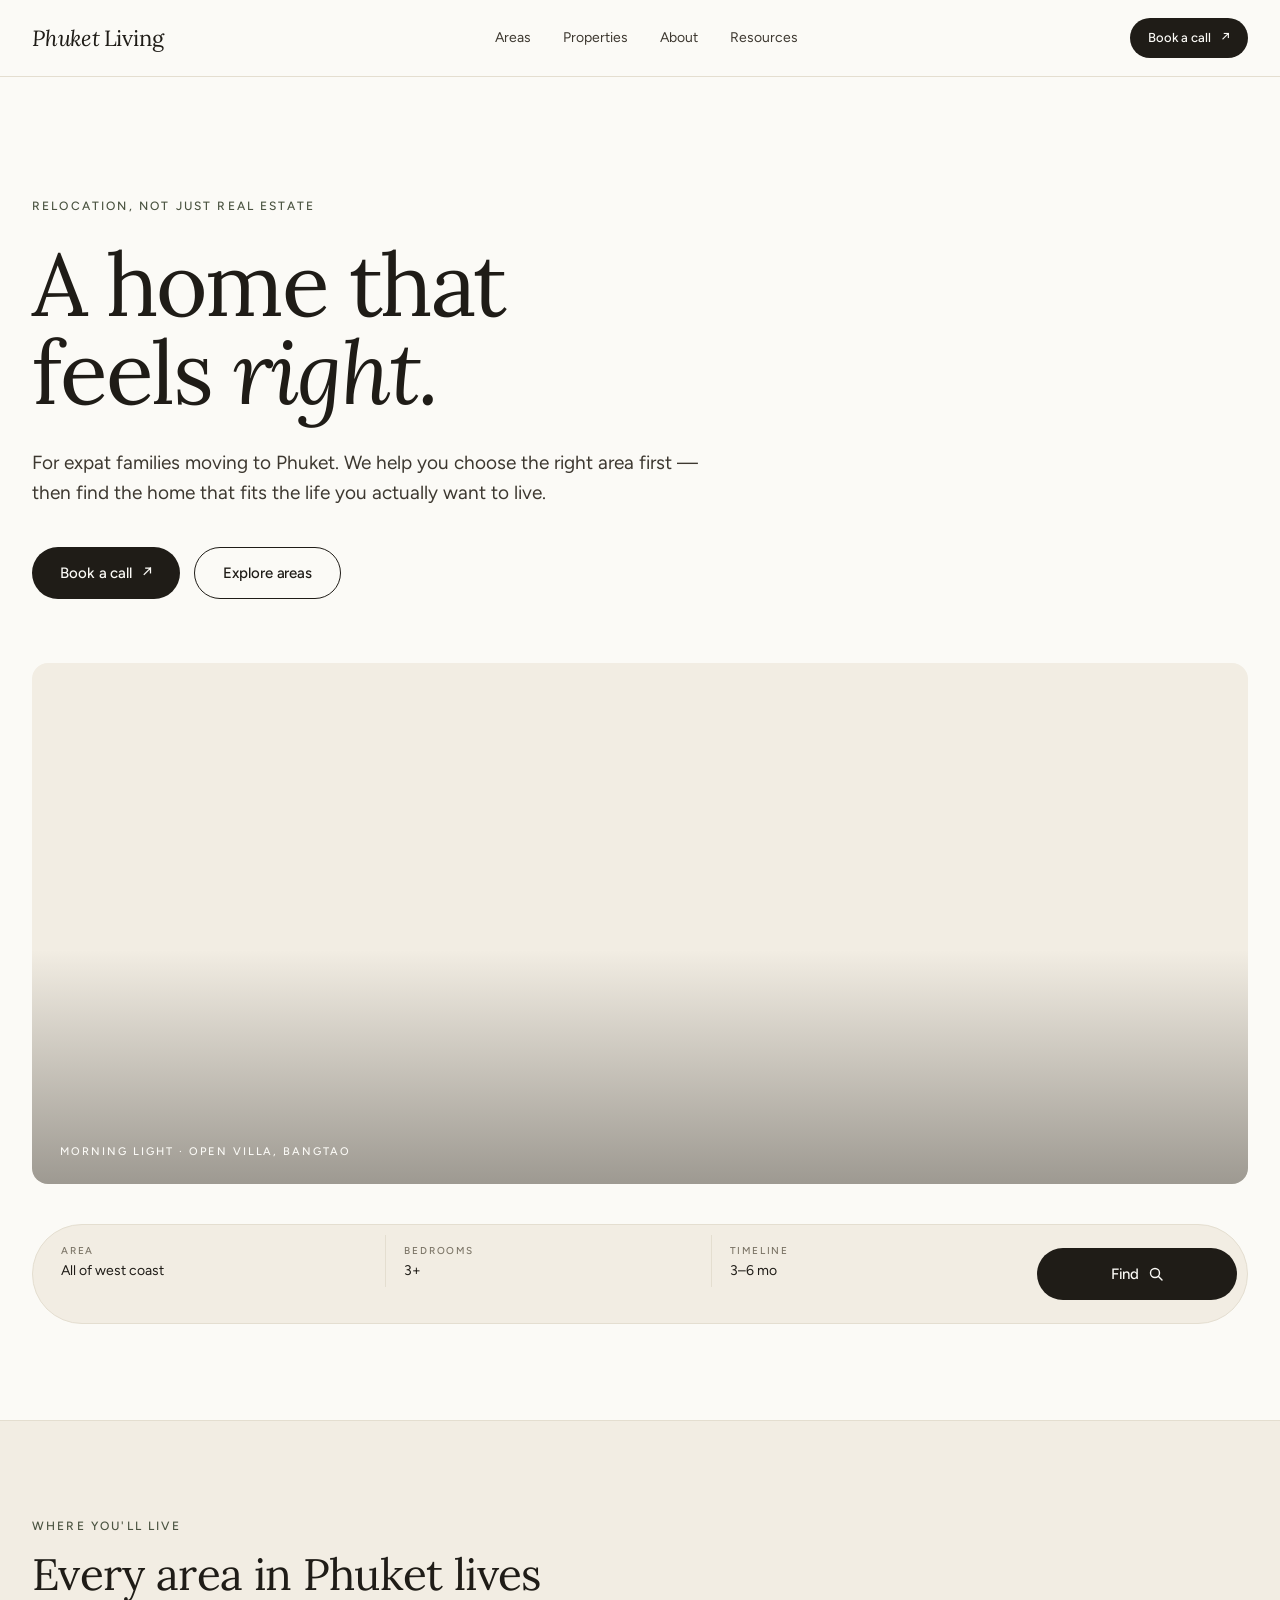
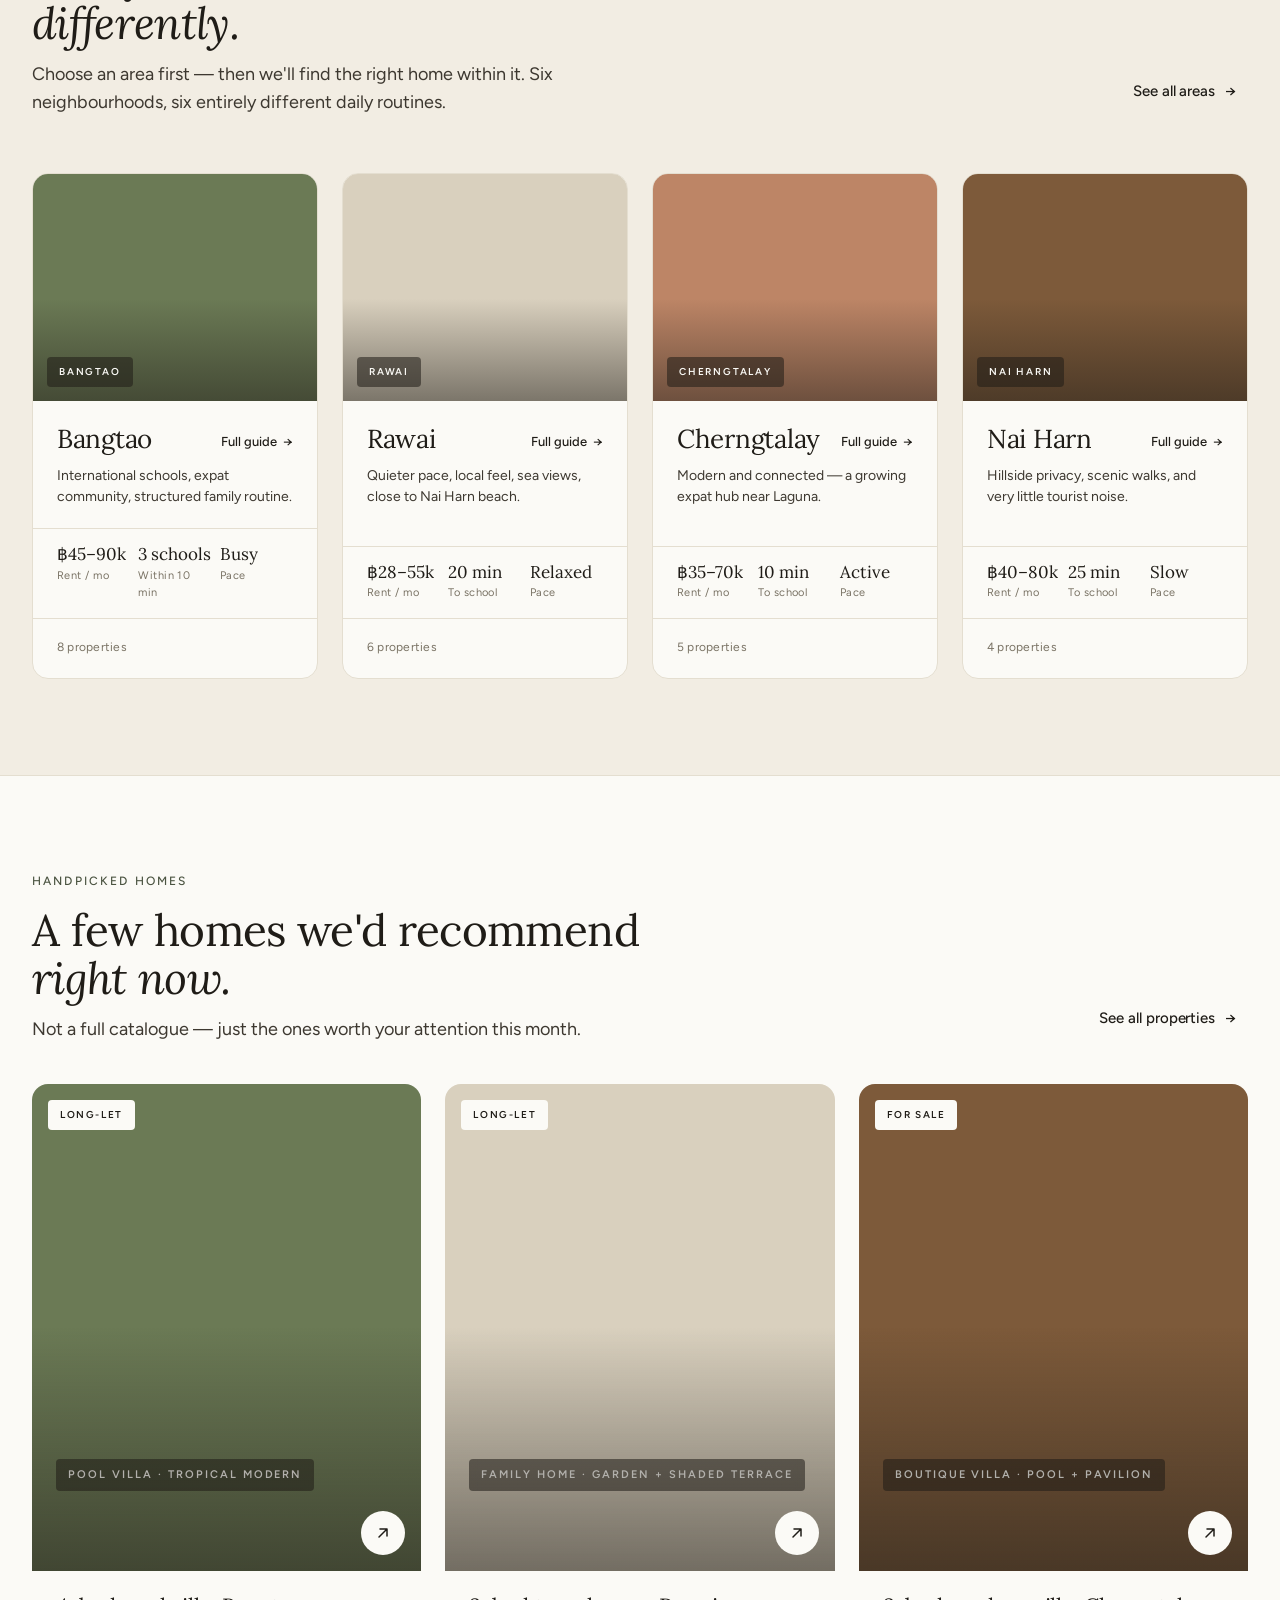
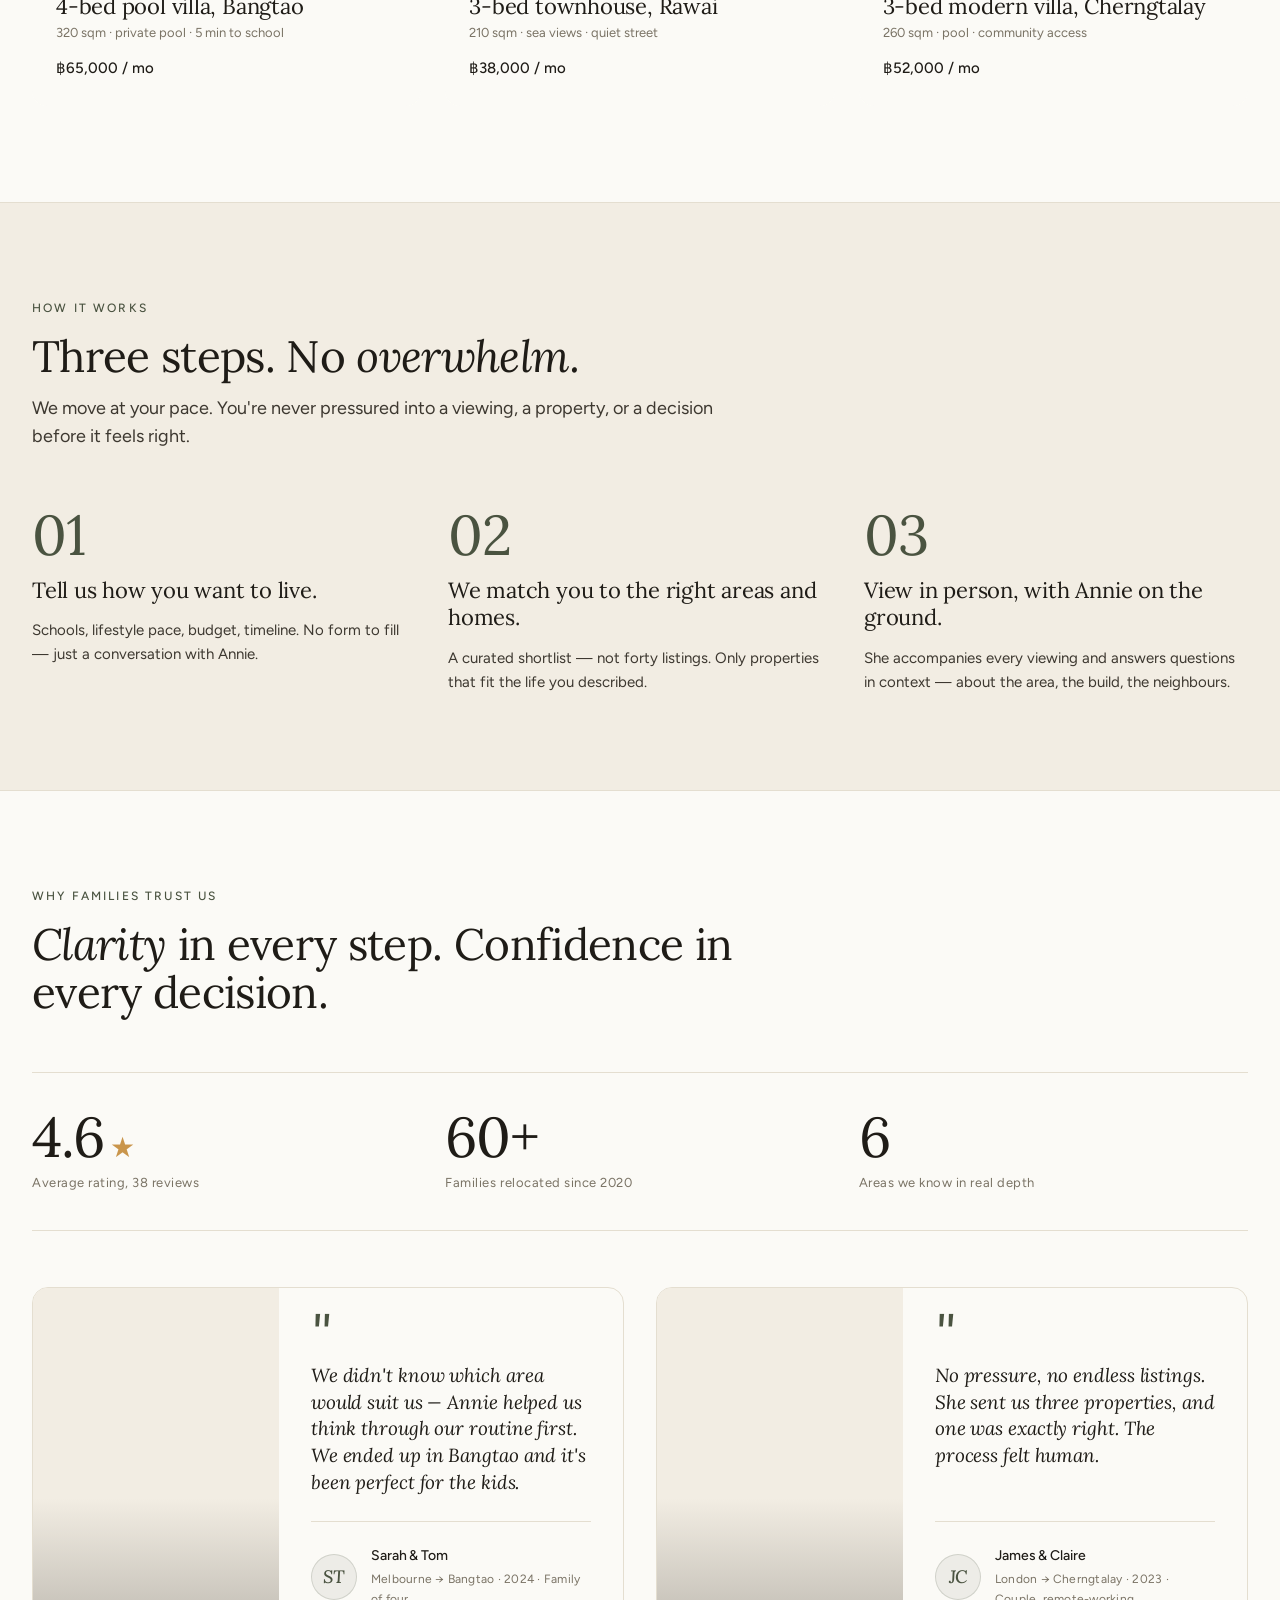
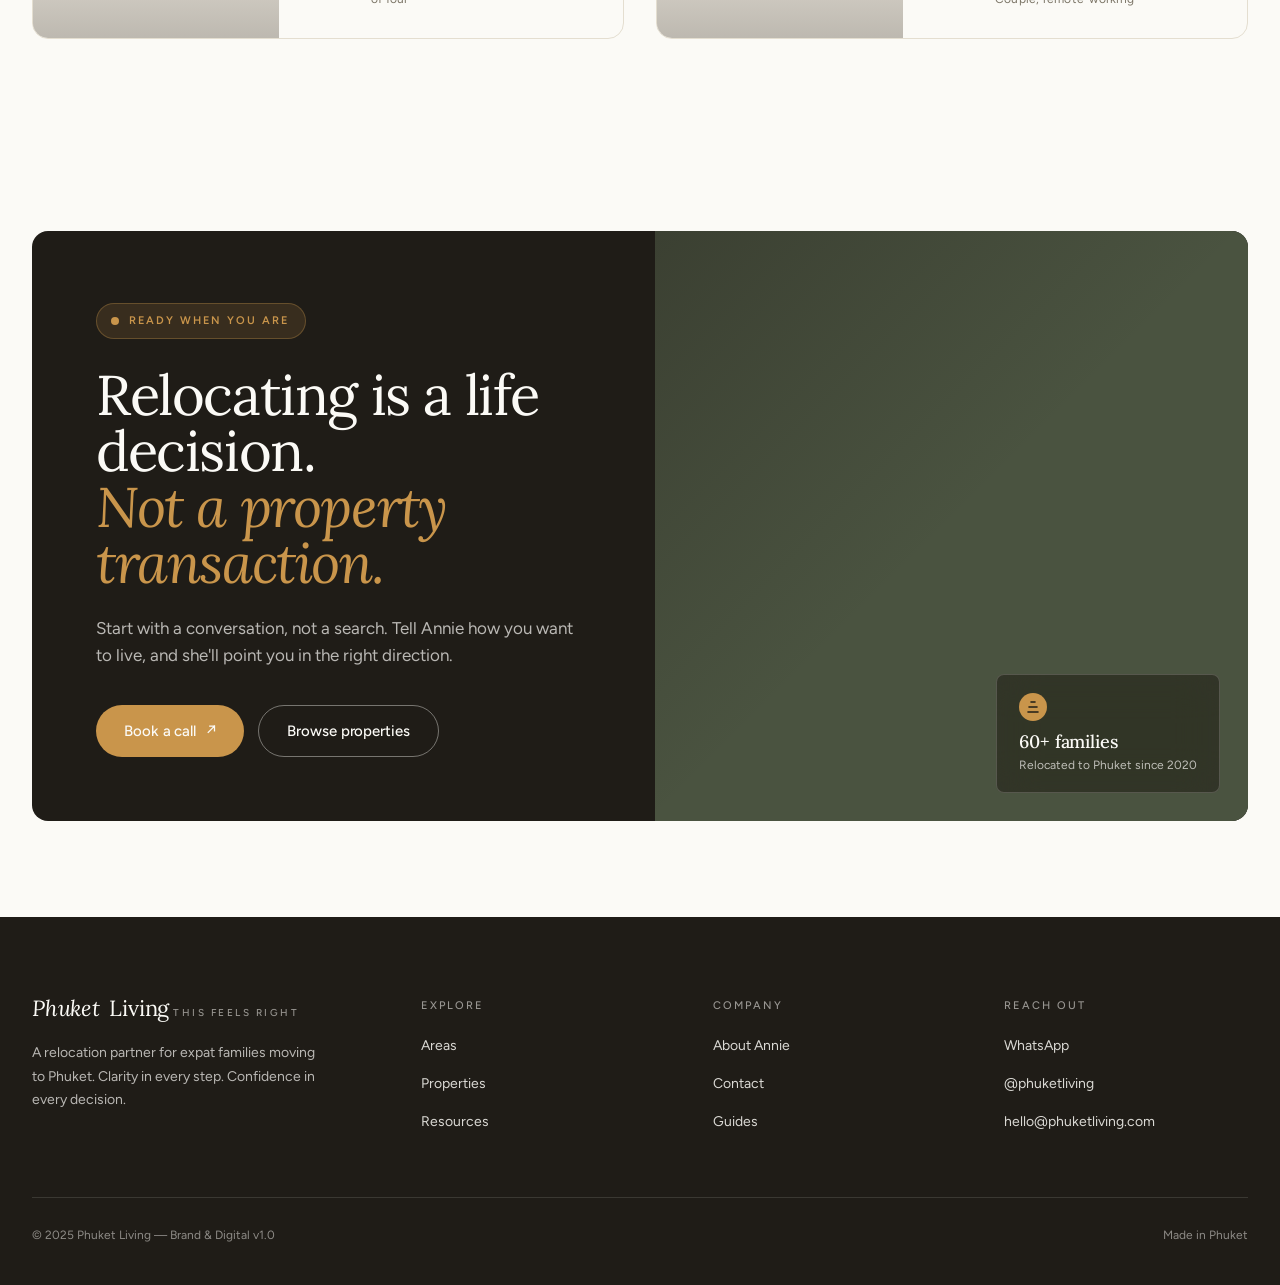
==== commit 39aef8ea: "Redesign CTA block as a split card with image + floating stat The previous CTA was a flat full-width" ====
--- a/index.html
+++ b/index.html
@@ -321,12 +321,28 @@
      ========================================================= -->
 <section class="cta-block">
   <div class="wrap">
-    <span class="eyebrow">Ready when you are</span>
-    <h2>Relocating is a <em>life</em> decision — not a <em>property</em> transaction.</h2>
-    <p class="sub">Start with a conversation, not a search. Tell Annie how you want to live, and she'll point you in the right direction.</p>
-    <div class="cta-row">
-      <a href="contact.html" class="btn btn-on-dark">Book a call <span class="arrow">↗</span></a>
-      <a href="properties.html" class="btn btn-ghost-on-dark">Browse properties</a>
+    <div class="cta-card">
+      <div class="cta-card-content">
+        <span class="cta-card-eyebrow"><span class="dot"></span>Ready when you are</span>
+        <h2>
+          <span class="lead-line">Relocating is a life decision.</span>
+          <em>Not a property transaction.</em>
+        </h2>
+        <p class="sub">Start with a conversation, not a search. Tell Annie how you want to live, and she'll point you in the right direction.</p>
+        <div class="cta-row">
+          <a href="contact.html" class="btn btn-accent">Book a call <span class="arrow">↗</span></a>
+          <a href="properties.html" class="btn btn-ghost-on-dark">Browse properties</a>
+        </div>
+      </div>
+      <div class="cta-card-image" style="background-image: url('https://images.unsplash.com/photo-1568605114967-8130f3a36994?auto=format&fit=crop&w=1400&q=80');">
+        <div class="cta-card-stat">
+          <span class="stat-icon">
+            <svg width="14" height="14" viewBox="0 0 14 14" fill="none"><path d="M2 12h10M3 7h8M5 2h4" stroke="currentColor" stroke-width="1.6" stroke-linecap="round"/></svg>
+          </span>
+          <p class="stat-title">60+ families</p>
+          <p class="stat-sub">Relocated to Phuket since 2020</p>
+        </div>
+      </div>
     </div>
   </div>
 </section>
--- a/assets/css/main.css
+++ b/assets/css/main.css
@@ -1778,15 +1778,19 @@
   display: inline-flex;
   align-items: center;
   justify-content: center;
-  gap: 8px;
+  gap: 10px;
   height: 52px;
-  padding: 0 26px;
+  padding: 0 40px;
+  min-width: 200px;
   border-radius: var(--r-pill);
   background: var(--ink);
   color: var(--paper);
-  font-size: 14px;
-  font-weight: 500;
-}
+  font-size: 15px;
+  font-weight: 500;
+  letter-spacing: -0.005em;
+  transition: background .15s;
+}
+.inline-search .find-btn:hover { background: var(--ink-2); }
 
 /* --- Cards: Editorial property -------------------------- */
 .cards-grid {
@@ -2218,29 +2222,151 @@
   border: 1px solid var(--line);
 }
 
-/* --- Footer CTA (dark olive) ---------------------------- */
+/* --- Footer CTA (split card with image) ----------------- */
 .cta-block {
-  background: var(--olive);
+  background: var(--paper);
+  padding: 96px 0;
+}
+
+.cta-card {
+  background: var(--ink);
+  border-radius: var(--r-lg);
+  display: grid;
+  grid-template-columns: 1.05fr 1fr;
+  overflow: hidden;
+  position: relative;
+  min-height: 480px;
+}
+
+.cta-card-content {
+  padding: 72px 64px 64px;
   color: var(--paper);
-  padding: 120px 0;
-}
-.cta-block .eyebrow { color: rgba(251,250,246,0.65); }
-.cta-block h2 {
-  font-family: var(--serif);
-  font-size: clamp(36px, 5vw, 64px);
-  line-height: 1.05;
-  letter-spacing: -0.02em;
+  display: flex;
+  flex-direction: column;
+  justify-content: center;
+}
+
+.cta-card-eyebrow {
+  display: inline-flex;
+  align-items: center;
+  gap: 10px;
+  background: rgba(201, 149, 75, 0.15);
+  border: 1px solid rgba(201, 149, 75, 0.32);
+  color: var(--ochre);
+  padding: 8px 16px 8px 14px;
+  border-radius: var(--r-pill);
+  font-family: var(--sans);
+  font-size: 11px;
+  font-weight: 600;
+  letter-spacing: 0.18em;
+  text-transform: uppercase;
+  margin-bottom: 28px;
+  align-self: flex-start;
+}
+.cta-card-eyebrow .dot {
+  width: 8px;
+  height: 8px;
+  border-radius: 50%;
+  background: var(--ochre);
+  flex-shrink: 0;
+}
+
+.cta-card h2 {
+  font-family: var(--serif);
+  font-weight: 400;
+  font-size: clamp(34px, 4.4vw, 56px);
+  line-height: 1.0;
+  letter-spacing: -0.025em;
   color: var(--paper);
-  margin: 14px 0 20px;
-  max-width: 18ch;
-}
-.cta-block .sub {
-  color: rgba(251,250,246,0.75);
+  margin-bottom: 24px;
+}
+.cta-card h2 .lead-line { display: block; }
+.cta-card h2 em {
+  font-style: italic;
+  color: var(--ochre);
+  display: block;
+}
+
+.cta-card .sub {
+  font-size: 17px;
+  color: rgba(251, 250, 246, 0.7);
+  line-height: 1.6;
+  margin-bottom: 36px;
+  max-width: 44ch;
+}
+
+.cta-card .cta-row {
+  display: flex;
+  gap: 14px;
+  flex-wrap: wrap;
+}
+
+.cta-card-image {
+  position: relative;
+  background-size: cover;
+  background-position: center;
+  background-color: var(--olive);
+  min-height: 320px;
+}
+.cta-card-image::after {
+  content: '';
+  position: absolute;
+  inset: 0;
+  background: linear-gradient(135deg, rgba(31,28,23,0.35) 0%, rgba(31,28,23,0) 50%);
+}
+
+.cta-card-stat {
+  position: absolute;
+  bottom: 28px;
+  right: 28px;
+  background: rgba(31, 28, 23, 0.55);
+  backdrop-filter: blur(20px) saturate(140%);
+  -webkit-backdrop-filter: blur(20px) saturate(140%);
+  border: 1px solid rgba(251, 250, 246, 0.18);
+  border-radius: var(--r-md);
+  padding: 18px 22px;
+  color: var(--paper);
+  max-width: 240px;
+  z-index: 2;
+}
+.cta-card-stat .stat-icon {
+  display: inline-flex;
+  align-items: center;
+  justify-content: center;
+  width: 28px;
+  height: 28px;
+  border-radius: 50%;
+  background: var(--ochre);
+  color: var(--ink);
+  margin-bottom: 10px;
+}
+.cta-card-stat .stat-title {
+  font-family: var(--serif);
   font-size: 18px;
-  max-width: 50ch;
-  margin-bottom: 40px;
-}
-.cta-block .cta-row { display: flex; gap: 14px; flex-wrap: wrap; }
+  letter-spacing: -0.005em;
+  font-weight: 500;
+  margin-bottom: 4px;
+  line-height: 1.2;
+}
+.cta-card-stat .stat-sub {
+  font-family: var(--sans);
+  font-size: 12px;
+  color: rgba(251, 250, 246, 0.7);
+  line-height: 1.45;
+}
+
+@media (max-width: 1024px) {
+  .cta-card { grid-template-columns: 1fr; min-height: 0; }
+  .cta-card-content { padding: 56px 40px 48px; }
+  .cta-card-image { min-height: 320px; }
+}
+@media (max-width: 720px) {
+  .cta-block { padding: 64px 0; }
+  .cta-card-content { padding: 40px 28px 36px; }
+  .cta-card-image { min-height: 240px; }
+  .cta-card-stat { bottom: 16px; right: 16px; padding: 14px 16px; max-width: 200px; }
+  .cta-card-stat .stat-title { font-size: 15px; }
+}
 
 /* --- Site footer ---------------------------------------- */
 .site-foot {
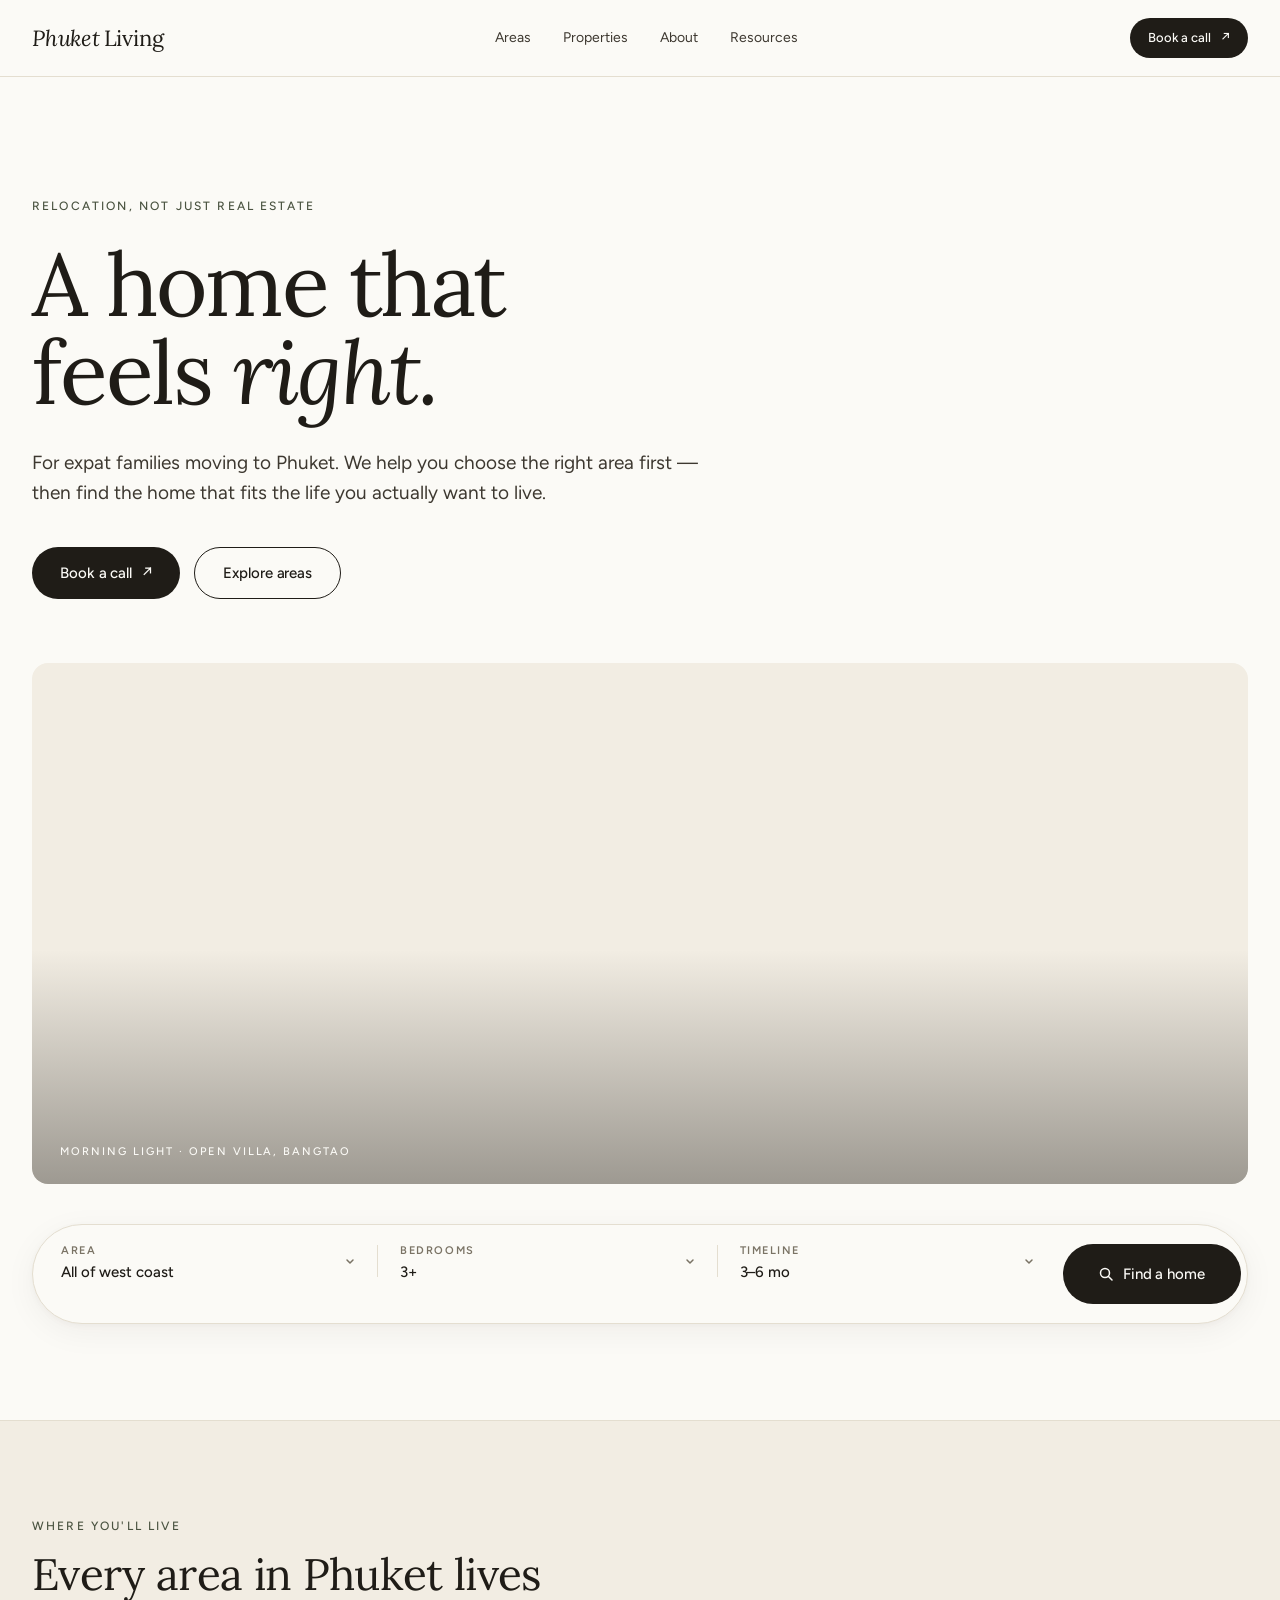
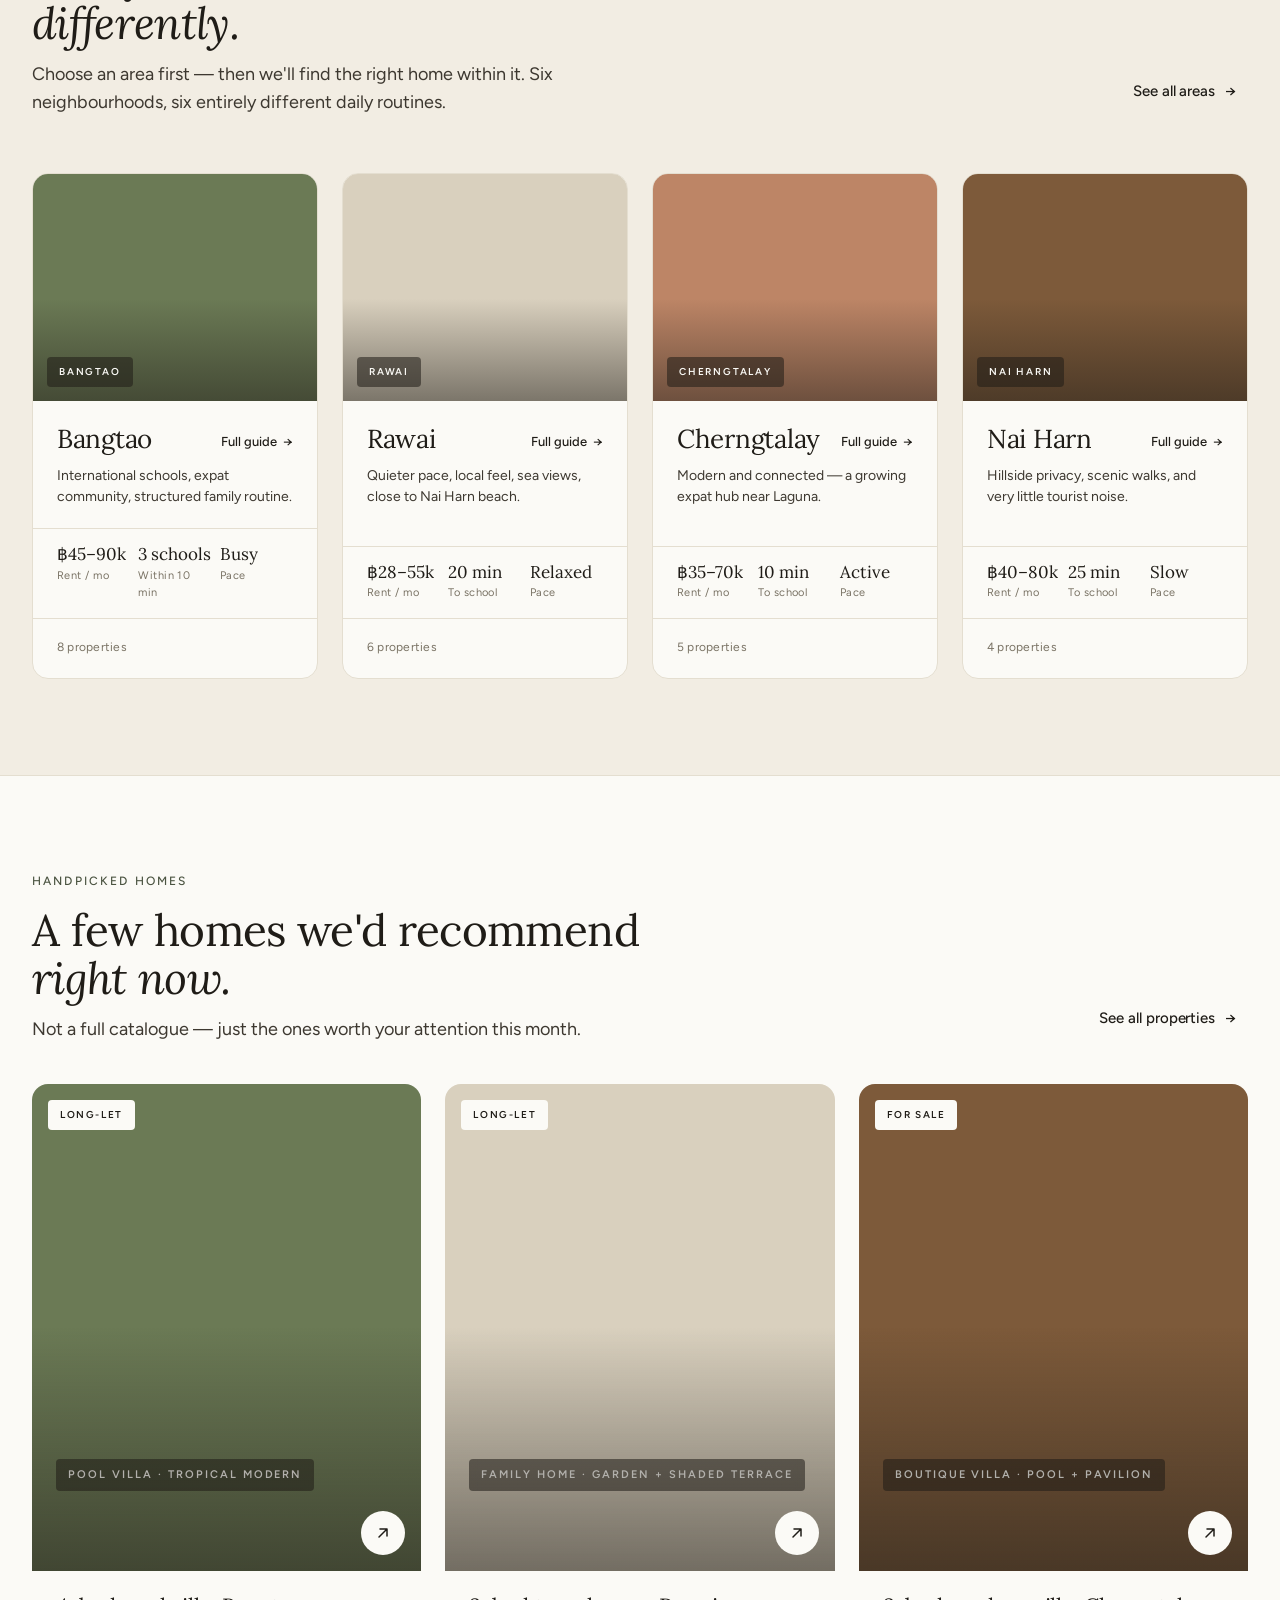
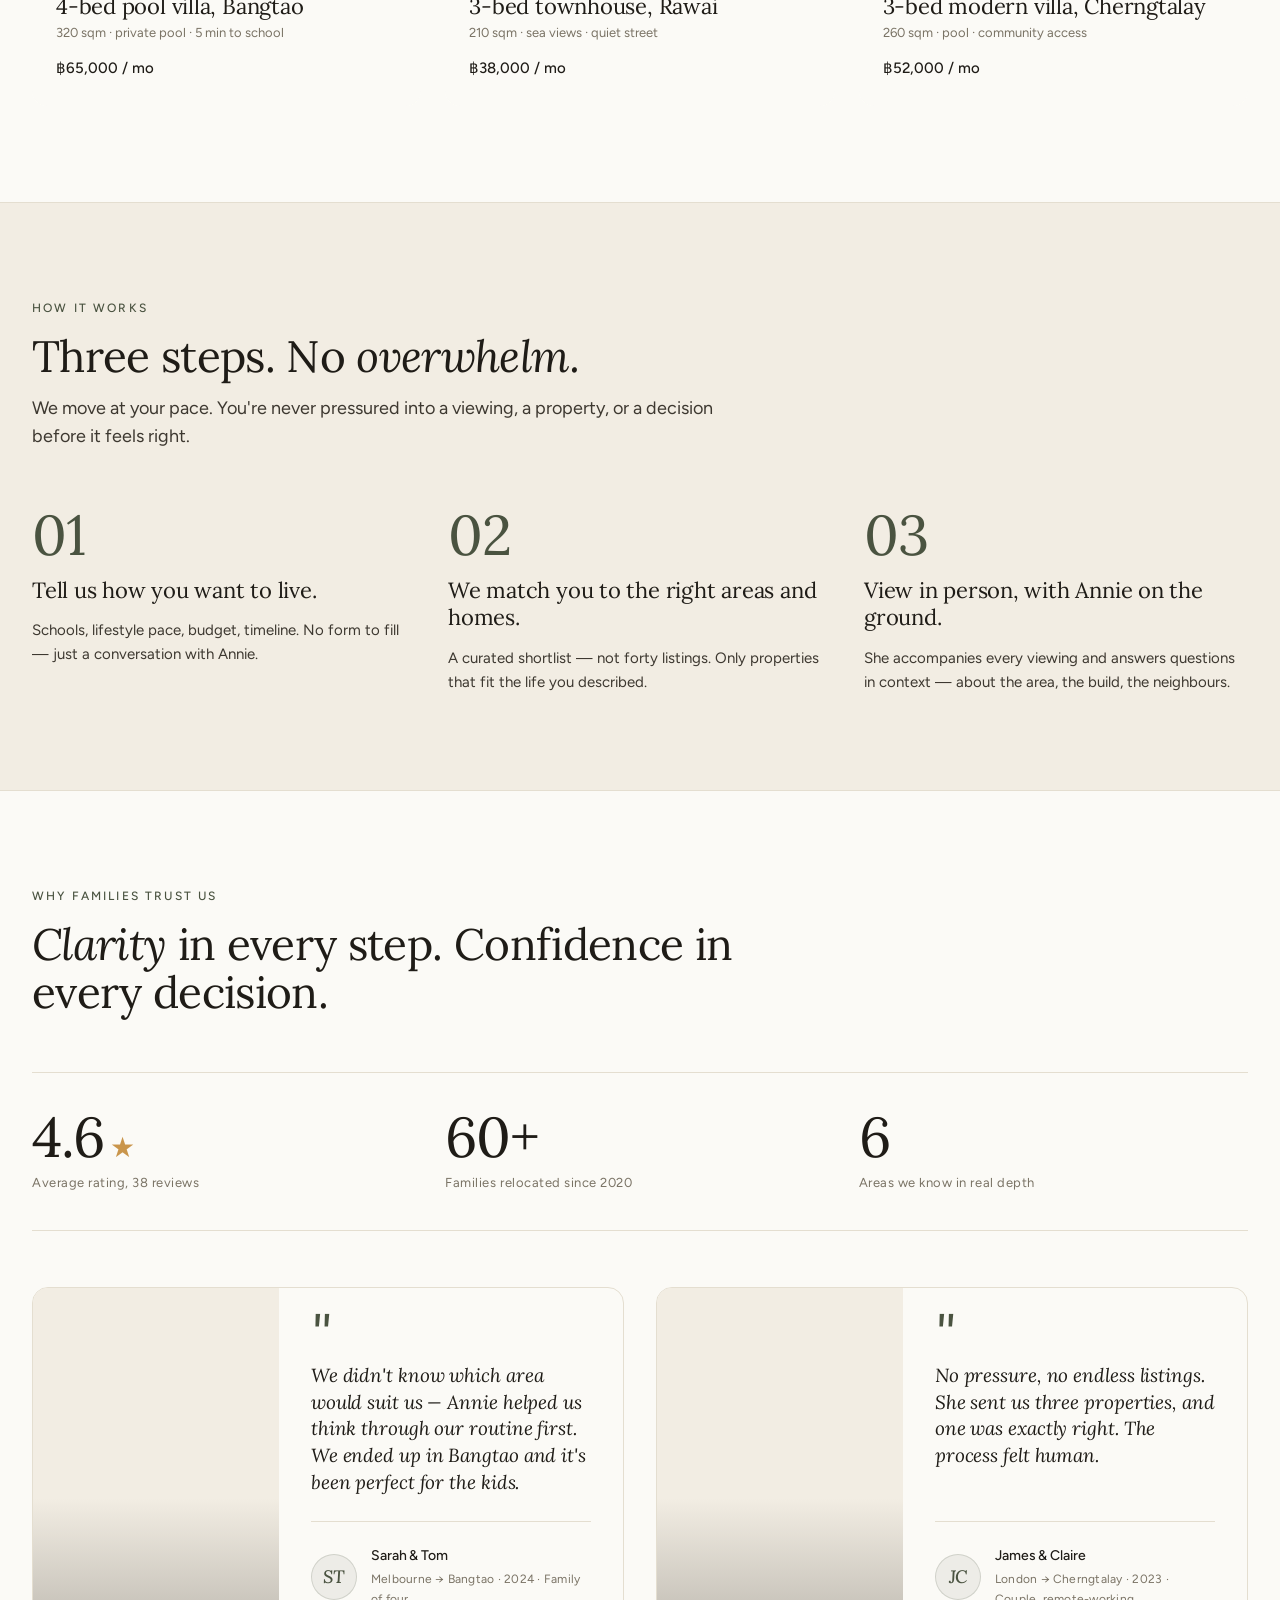
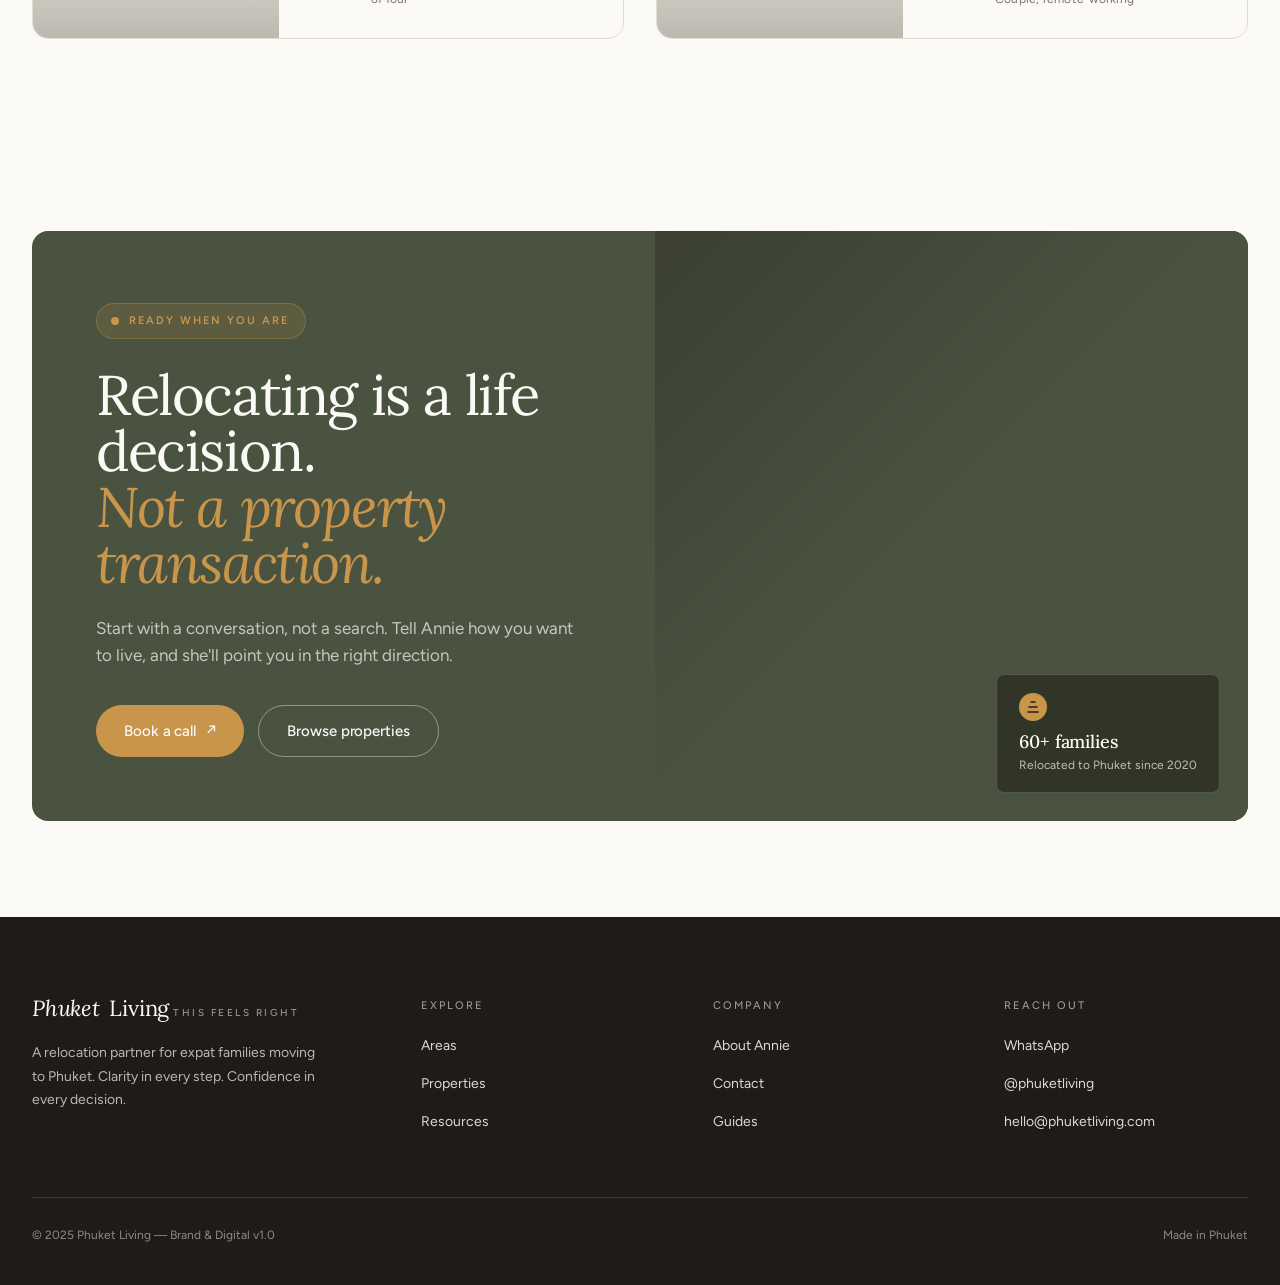
==== commit 33e0870c: "Redesign inline search bar — interactive, elevated, modern The previous version was visually correct" ====
--- a/index.html
+++ b/index.html
@@ -54,21 +54,36 @@
     </div>
 
     <div class="inline-search" role="search" aria-label="Find a home" style="margin-top: 40px;">
-      <div class="field">
-        <span class="field-k">Area</span>
-        <span class="field-v">All of west coast</span>
-      </div>
-      <div class="field">
-        <span class="field-k">Bedrooms</span>
-        <span class="field-v">3+</span>
-      </div>
-      <div class="field">
-        <span class="field-k">Timeline</span>
-        <span class="field-v">3–6 mo</span>
+      <div class="field" tabindex="0" role="button" aria-label="Choose area">
+        <div class="field-content">
+          <span class="field-k">Area</span>
+          <span class="field-v">All of west coast</span>
+        </div>
+        <span class="field-chevron" aria-hidden="true">
+          <svg width="12" height="12" viewBox="0 0 12 12" fill="none"><path d="M3 5l3 3 3-3" stroke="currentColor" stroke-width="1.5" stroke-linecap="round" stroke-linejoin="round"/></svg>
+        </span>
+      </div>
+      <div class="field" tabindex="0" role="button" aria-label="Choose bedrooms">
+        <div class="field-content">
+          <span class="field-k">Bedrooms</span>
+          <span class="field-v">3+</span>
+        </div>
+        <span class="field-chevron" aria-hidden="true">
+          <svg width="12" height="12" viewBox="0 0 12 12" fill="none"><path d="M3 5l3 3 3-3" stroke="currentColor" stroke-width="1.5" stroke-linecap="round" stroke-linejoin="round"/></svg>
+        </span>
+      </div>
+      <div class="field" tabindex="0" role="button" aria-label="Choose timeline">
+        <div class="field-content">
+          <span class="field-k">Timeline</span>
+          <span class="field-v">3–6 mo</span>
+        </div>
+        <span class="field-chevron" aria-hidden="true">
+          <svg width="12" height="12" viewBox="0 0 12 12" fill="none"><path d="M3 5l3 3 3-3" stroke="currentColor" stroke-width="1.5" stroke-linecap="round" stroke-linejoin="round"/></svg>
+        </span>
       </div>
       <button class="find-btn" type="button">
-        Find
-        <svg width="14" height="14" viewBox="0 0 14 14" fill="none"><circle cx="6" cy="6" r="4.5" stroke="#FBFAF6" stroke-width="1.4"/><path d="M9.5 9.5L13 13" stroke="#FBFAF6" stroke-width="1.4" stroke-linecap="round"/></svg>
+        <svg width="14" height="14" viewBox="0 0 14 14" fill="none"><circle cx="6" cy="6" r="4.5" stroke="#FBFAF6" stroke-width="1.5"/><path d="M9.5 9.5L13 13" stroke="#FBFAF6" stroke-width="1.5" stroke-linecap="round"/></svg>
+        Find a home
       </button>
     </div>
   </div>
--- a/assets/css/main.css
+++ b/assets/css/main.css
@@ -1740,57 +1740,106 @@
 /* Inline search pattern (per design system) */
 .inline-search {
   margin-top: 56px;
-  background: var(--sand);
+  background: var(--paper);
+  border: 1px solid var(--line);
   border-radius: var(--r-pill);
-  padding: 10px 10px 10px 28px;
+  padding: 6px;
   display: grid;
   grid-template-columns: 1fr 1fr 1fr auto;
   gap: 0;
   align-items: center;
   width: 100%;
-  border: 1px solid var(--line);
+  box-shadow: 0 8px 32px rgba(31, 28, 23, 0.05), 0 2px 6px rgba(31, 28, 23, 0.03);
 }
 .inline-search .field {
-  padding: 0 18px;
-  border-right: 1px solid var(--line);
+  padding: 10px 22px;
+  height: 60px;
+  display: flex;
+  align-items: center;
+  justify-content: space-between;
+  gap: 14px;
+  cursor: pointer;
+  border-radius: calc(var(--r-pill) - 6px);
+  transition: background .15s;
+  position: relative;
+}
+.inline-search .field::before {
+  content: '';
+  position: absolute;
+  right: 0;
+  top: 14px;
+  bottom: 14px;
+  width: 1px;
+  background: var(--line);
+  transition: opacity .15s;
+}
+.inline-search .field:nth-last-child(2)::before { display: none; }
+.inline-search .field:hover { background: var(--sand); }
+.inline-search .field:hover::before,
+.inline-search .field:hover + .field::before { opacity: 0; }
+.inline-search .field-content {
   display: flex;
   flex-direction: column;
-  justify-content: center;
-  gap: 4px;
-  cursor: pointer;
-  height: 52px;
-}
-.inline-search .field:first-child { padding-left: 0; }
-.inline-search .field:nth-last-child(2) { border-right: none; }
+  gap: 3px;
+  flex: 1;
+  min-width: 0;
+}
 .inline-search .field-k {
-  font-size: 10px;
-  font-weight: 500;
-  letter-spacing: var(--track-eyebrow);
+  font-family: var(--sans);
+  font-size: 11px;
+  font-weight: 600;
+  letter-spacing: 0.14em;
   text-transform: uppercase;
   color: var(--ink-muted);
 }
 .inline-search .field-v {
-  font-size: 14px;
-  color: var(--ink);
+  font-family: var(--sans);
+  font-size: 15px;
+  color: var(--ink);
+  font-weight: 500;
   line-height: 1.2;
+  letter-spacing: -0.005em;
+  white-space: nowrap;
+  overflow: hidden;
+  text-overflow: ellipsis;
+}
+.inline-search .field-chevron {
+  flex-shrink: 0;
+  color: var(--ink-muted);
+  display: flex;
+  align-items: center;
+  transition: transform .2s, color .15s;
+}
+.inline-search .field:hover .field-chevron {
+  color: var(--ink);
+  transform: translateY(1px);
 }
 .inline-search .find-btn {
   display: inline-flex;
   align-items: center;
   justify-content: center;
   gap: 10px;
-  height: 52px;
-  padding: 0 40px;
-  min-width: 200px;
+  height: 60px;
+  padding: 0 36px;
+  min-width: 160px;
   border-radius: var(--r-pill);
   background: var(--ink);
   color: var(--paper);
+  font-family: var(--sans);
   font-size: 15px;
   font-weight: 500;
   letter-spacing: -0.005em;
-  transition: background .15s;
-}
-.inline-search .find-btn:hover { background: var(--ink-2); }
+  margin-left: 6px;
+  transition: background .15s, transform .15s;
+}
+.inline-search .find-btn:hover {
+  background: var(--ink-2);
+  transform: translateY(-1px);
+}
+@media (max-width: 720px) {
+  .inline-search .field { padding: 10px 16px; height: 52px; }
+  .inline-search .find-btn { min-width: 0; padding: 0 24px; height: 52px; }
+}
 
 /* --- Cards: Editorial property -------------------------- */
 .cards-grid {
@@ -2229,7 +2278,7 @@
 }
 
 .cta-card {
-  background: var(--ink);
+  background: var(--olive);
   border-radius: var(--r-lg);
   display: grid;
   grid-template-columns: 1.05fr 1fr;
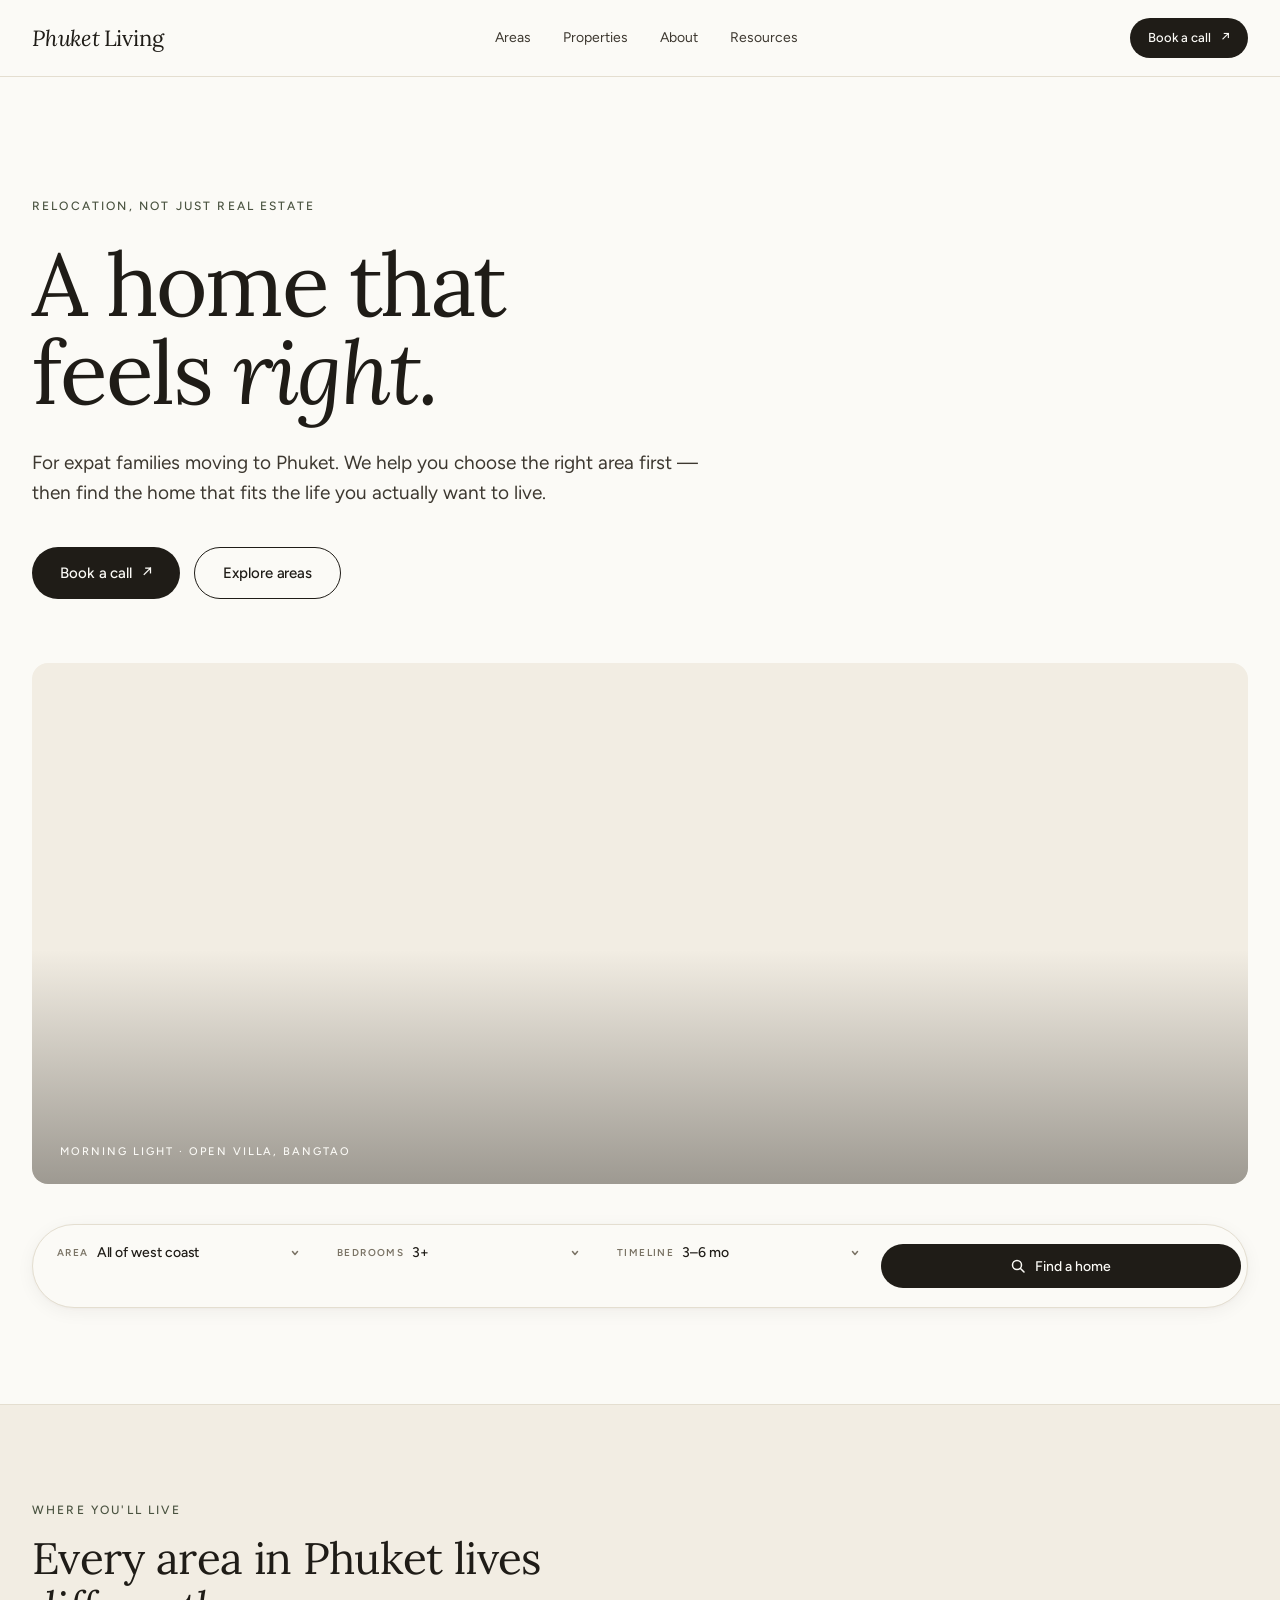
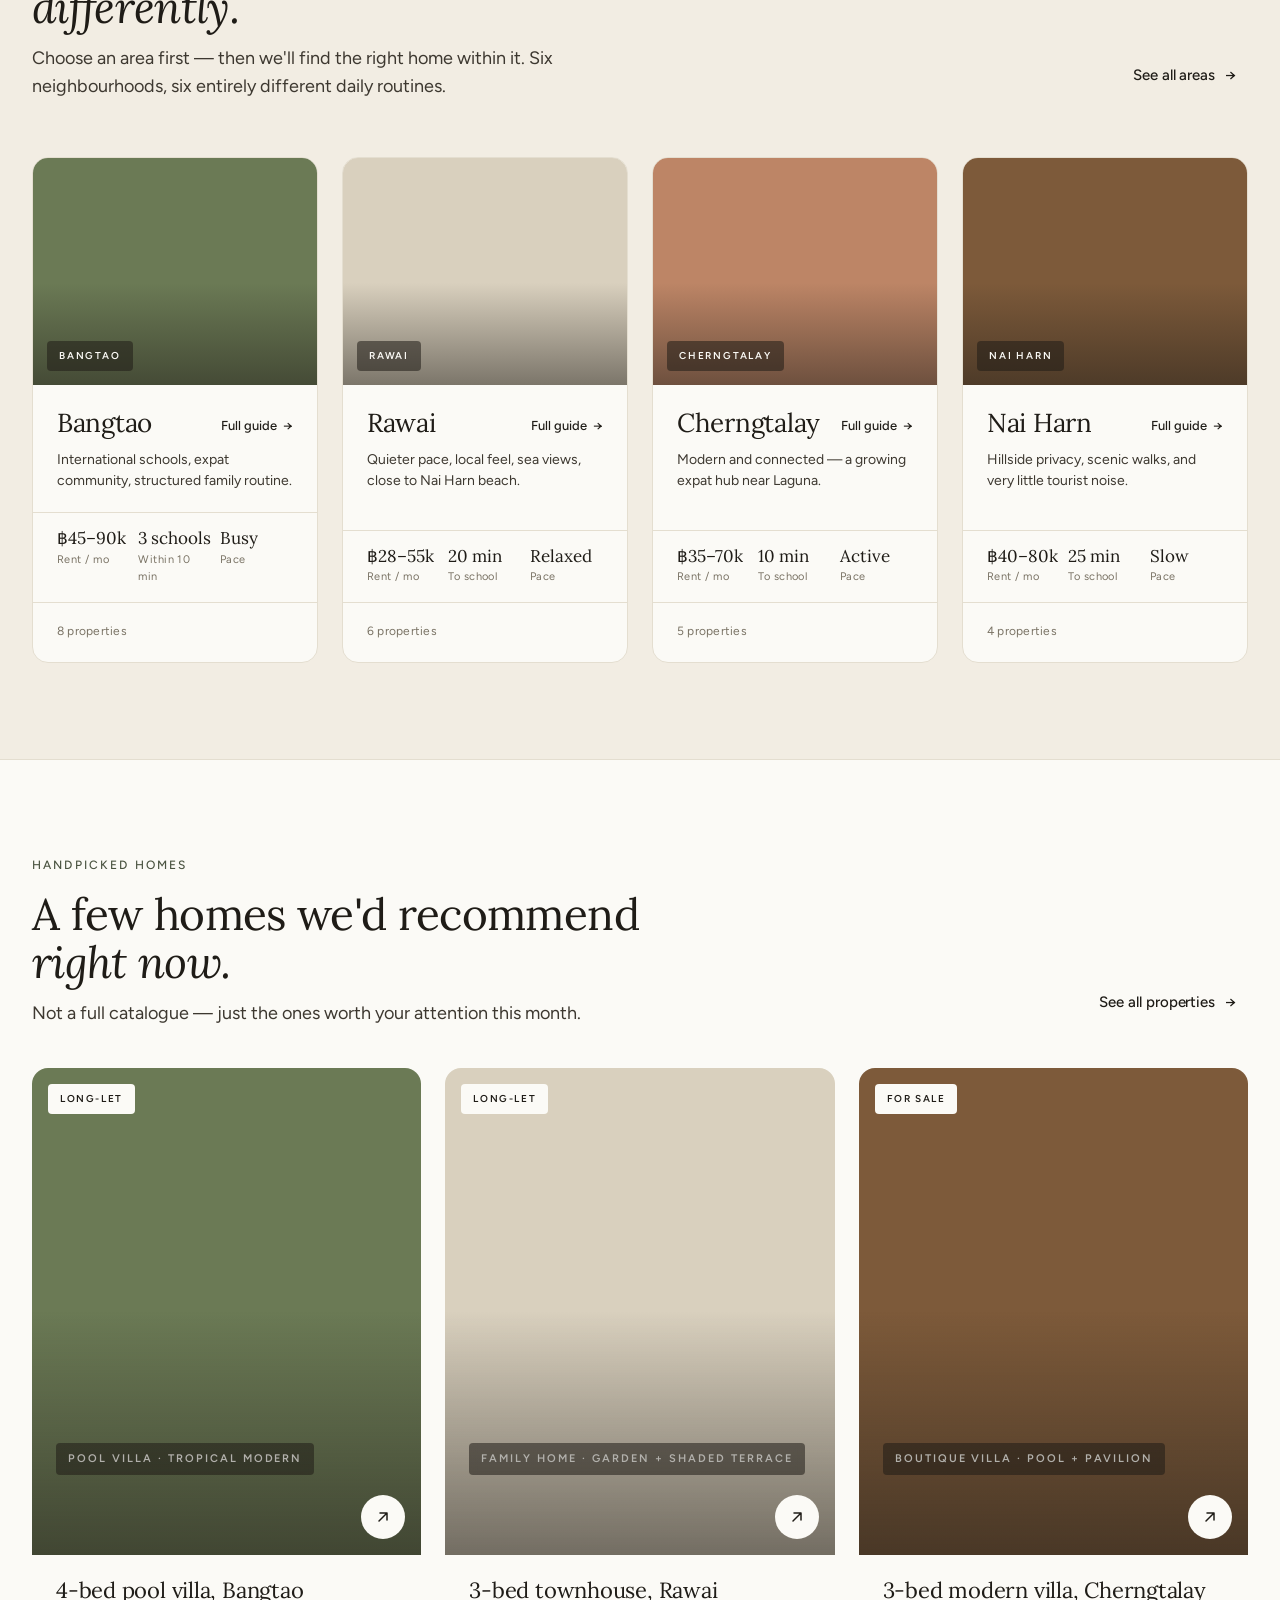
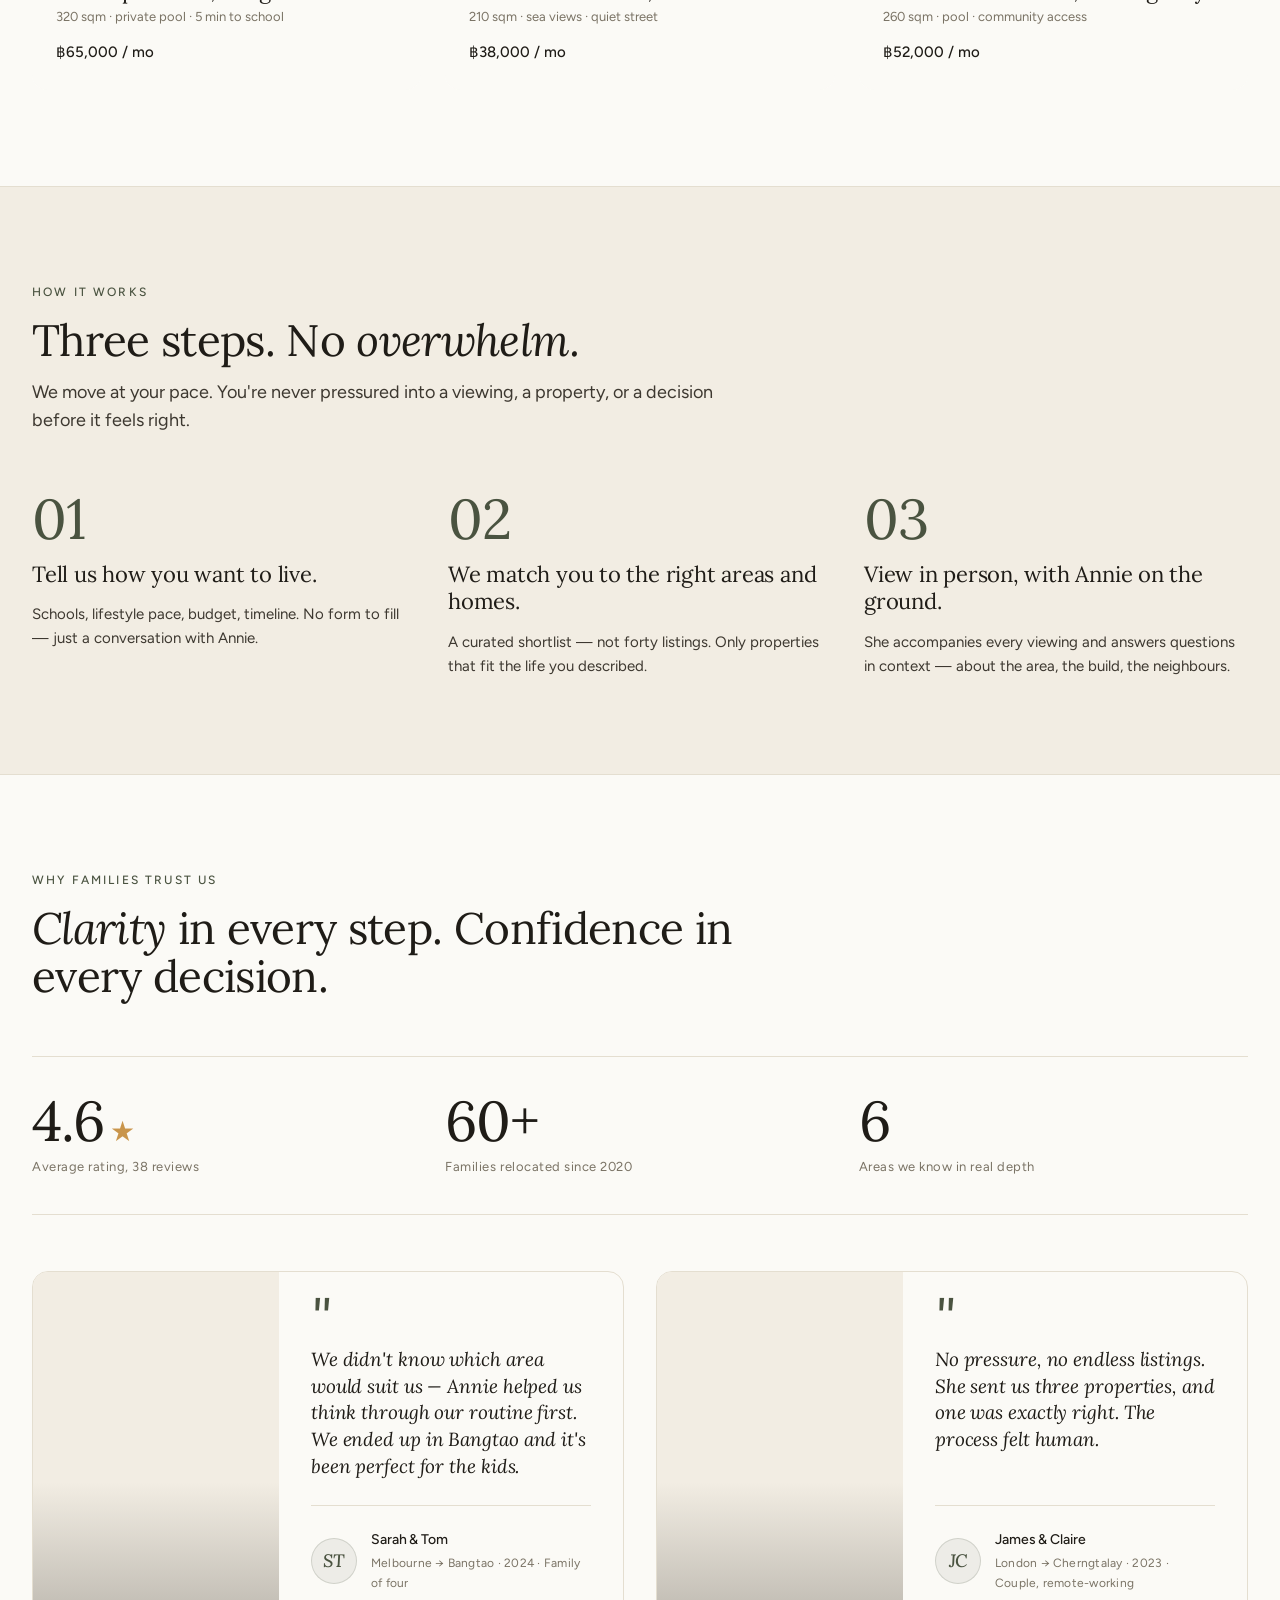
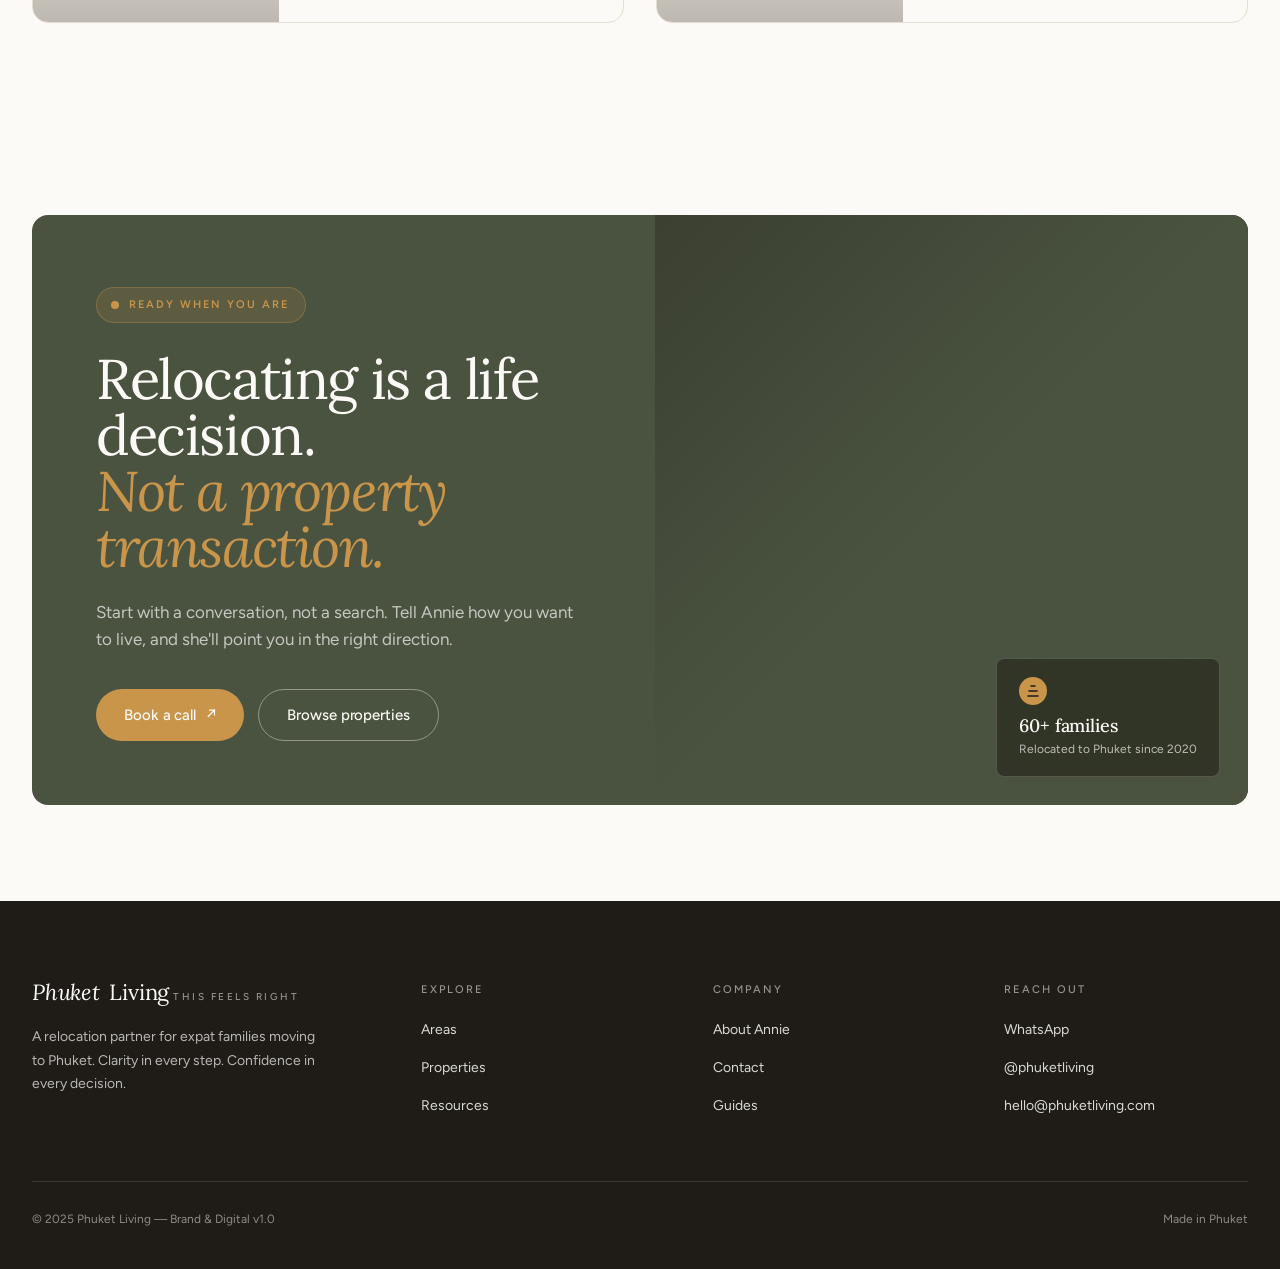
==== commit 2f57899d: "Search bar polish: chevron centering, button length, padding Three fixes from the feedback:  1. Chev" ====
--- a/index.html
+++ b/index.html
@@ -60,7 +60,7 @@
           <span class="field-v">All of west coast</span>
         </div>
         <span class="field-chevron" aria-hidden="true">
-          <svg width="12" height="12" viewBox="0 0 12 12" fill="none"><path d="M3 5l3 3 3-3" stroke="currentColor" stroke-width="1.5" stroke-linecap="round" stroke-linejoin="round"/></svg>
+          <svg width="12" height="12" viewBox="0 0 12 12" fill="none"><path d="M3.5 4.5l2.5 3 2.5-3" stroke="currentColor" stroke-width="1.5" stroke-linecap="round" stroke-linejoin="round"/></svg>
         </span>
       </div>
       <div class="field" tabindex="0" role="button" aria-label="Choose bedrooms">
@@ -69,7 +69,7 @@
           <span class="field-v">3+</span>
         </div>
         <span class="field-chevron" aria-hidden="true">
-          <svg width="12" height="12" viewBox="0 0 12 12" fill="none"><path d="M3 5l3 3 3-3" stroke="currentColor" stroke-width="1.5" stroke-linecap="round" stroke-linejoin="round"/></svg>
+          <svg width="12" height="12" viewBox="0 0 12 12" fill="none"><path d="M3.5 4.5l2.5 3 2.5-3" stroke="currentColor" stroke-width="1.5" stroke-linecap="round" stroke-linejoin="round"/></svg>
         </span>
       </div>
       <div class="field" tabindex="0" role="button" aria-label="Choose timeline">
@@ -78,7 +78,7 @@
           <span class="field-v">3–6 mo</span>
         </div>
         <span class="field-chevron" aria-hidden="true">
-          <svg width="12" height="12" viewBox="0 0 12 12" fill="none"><path d="M3 5l3 3 3-3" stroke="currentColor" stroke-width="1.5" stroke-linecap="round" stroke-linejoin="round"/></svg>
+          <svg width="12" height="12" viewBox="0 0 12 12" fill="none"><path d="M3.5 4.5l2.5 3 2.5-3" stroke="currentColor" stroke-width="1.5" stroke-linecap="round" stroke-linejoin="round"/></svg>
         </span>
       </div>
       <button class="find-btn" type="button">
--- a/assets/css/main.css
+++ b/assets/css/main.css
@@ -1737,99 +1737,92 @@
 }
 .hero-cta { display: flex; gap: 14px; flex-wrap: wrap; }
 
-/* Inline search pattern (per design system) */
+/* Inline search pattern — slim chip style */
 .inline-search {
   margin-top: 56px;
   background: var(--paper);
   border: 1px solid var(--line);
   border-radius: var(--r-pill);
-  padding: 6px;
-  display: grid;
-  grid-template-columns: 1fr 1fr 1fr auto;
-  gap: 0;
-  align-items: center;
+  padding: 6px 6px 6px 8px;
+  display: flex;
+  align-items: center;
+  gap: 4px;
   width: 100%;
-  box-shadow: 0 8px 32px rgba(31, 28, 23, 0.05), 0 2px 6px rgba(31, 28, 23, 0.03);
+  box-shadow: 0 4px 18px rgba(31, 28, 23, 0.05), 0 1px 3px rgba(31, 28, 23, 0.03);
 }
 .inline-search .field {
-  padding: 10px 22px;
-  height: 60px;
-  display: flex;
-  align-items: center;
-  justify-content: space-between;
-  gap: 14px;
+  display: flex;
+  align-items: center;
+  gap: 12px;
+  padding: 0 16px;
+  border-radius: var(--r-pill);
   cursor: pointer;
-  border-radius: calc(var(--r-pill) - 6px);
   transition: background .15s;
-  position: relative;
-}
-.inline-search .field::before {
-  content: '';
-  position: absolute;
-  right: 0;
-  top: 14px;
-  bottom: 14px;
-  width: 1px;
-  background: var(--line);
-  transition: opacity .15s;
-}
-.inline-search .field:nth-last-child(2)::before { display: none; }
-.inline-search .field:hover { background: var(--sand); }
-.inline-search .field:hover::before,
-.inline-search .field:hover + .field::before { opacity: 0; }
-.inline-search .field-content {
-  display: flex;
-  flex-direction: column;
-  gap: 3px;
+  height: 44px;
   flex: 1;
   min-width: 0;
 }
+.inline-search .field:hover { background: var(--sand); }
+.inline-search .field-content {
+  display: flex;
+  align-items: center;
+  gap: 8px;
+  flex: 1;
+  min-width: 0;
+}
 .inline-search .field-k {
   font-family: var(--sans);
-  font-size: 11px;
+  font-size: 10px;
   font-weight: 600;
   letter-spacing: 0.14em;
   text-transform: uppercase;
   color: var(--ink-muted);
+  flex-shrink: 0;
+  line-height: 1;
 }
 .inline-search .field-v {
   font-family: var(--sans);
-  font-size: 15px;
-  color: var(--ink);
-  font-weight: 500;
-  line-height: 1.2;
+  font-size: 14px;
+  font-weight: 500;
+  color: var(--ink);
   letter-spacing: -0.005em;
+  line-height: 1;
   white-space: nowrap;
   overflow: hidden;
   text-overflow: ellipsis;
+  flex: 1;
+  min-width: 0;
 }
 .inline-search .field-chevron {
   flex-shrink: 0;
-  color: var(--ink-muted);
-  display: flex;
-  align-items: center;
-  transition: transform .2s, color .15s;
+  width: 12px;
+  height: 12px;
+  color: var(--ink-muted);
+  display: inline-flex;
+  align-items: center;
+  justify-content: center;
+  transition: transform .15s, color .15s;
 }
 .inline-search .field:hover .field-chevron {
   color: var(--ink);
   transform: translateY(1px);
 }
 .inline-search .find-btn {
-  display: inline-flex;
-  align-items: center;
-  justify-content: center;
-  gap: 10px;
-  height: 60px;
+  height: 44px;
   padding: 0 36px;
-  min-width: 160px;
+  min-width: 360px;
   border-radius: var(--r-pill);
   background: var(--ink);
   color: var(--paper);
   font-family: var(--sans);
-  font-size: 15px;
-  font-weight: 500;
+  font-size: 14px;
+  font-weight: 500;
+  display: inline-flex;
+  align-items: center;
+  justify-content: center;
+  gap: 10px;
   letter-spacing: -0.005em;
-  margin-left: 6px;
+  flex-shrink: 0;
   transition: background .15s, transform .15s;
 }
 .inline-search .find-btn:hover {
@@ -1837,8 +1830,9 @@
   transform: translateY(-1px);
 }
 @media (max-width: 720px) {
-  .inline-search .field { padding: 10px 16px; height: 52px; }
-  .inline-search .find-btn { min-width: 0; padding: 0 24px; height: 52px; }
+  .inline-search { padding: 5px; flex-wrap: wrap; }
+  .inline-search .field { flex-basis: calc(50% - 4px); height: 40px; padding: 0 12px; }
+  .inline-search .find-btn { flex: 1; min-width: 0; padding: 0 18px; height: 40px; }
 }
 
 /* --- Cards: Editorial property -------------------------- */
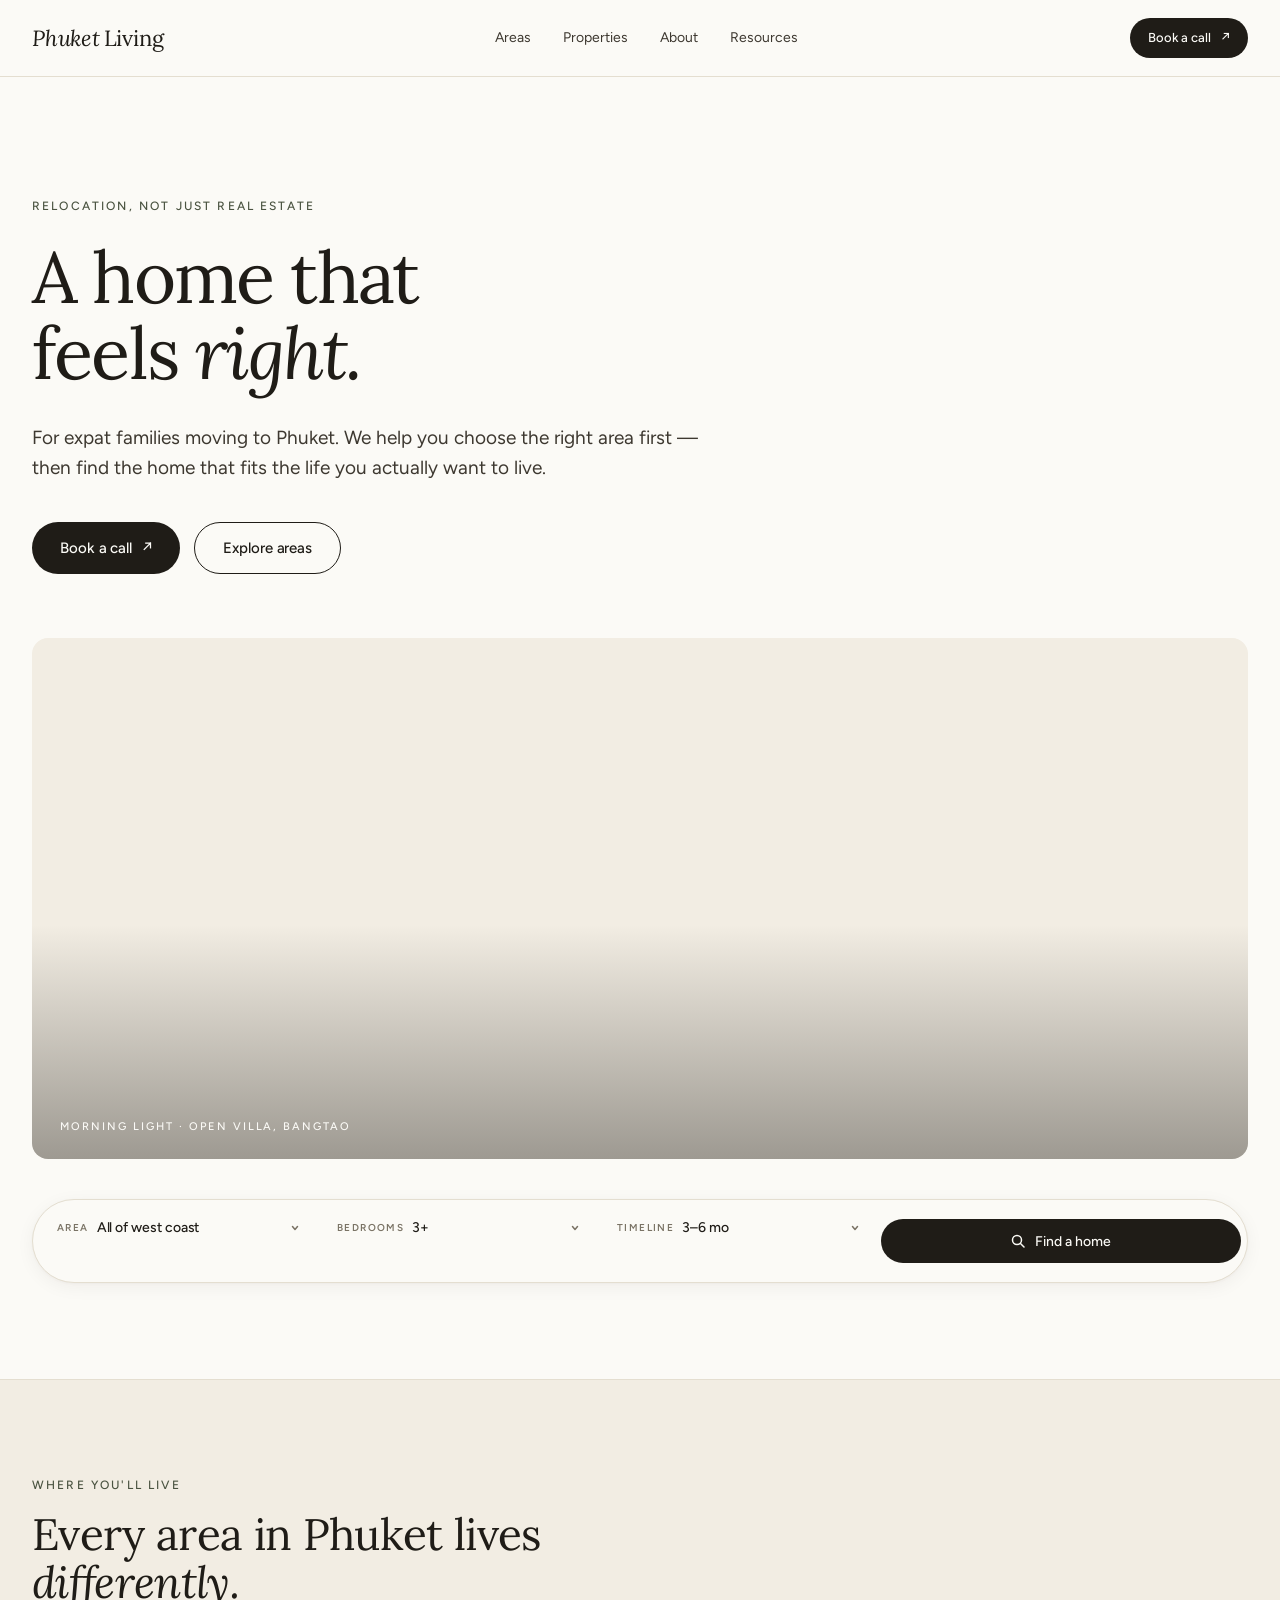
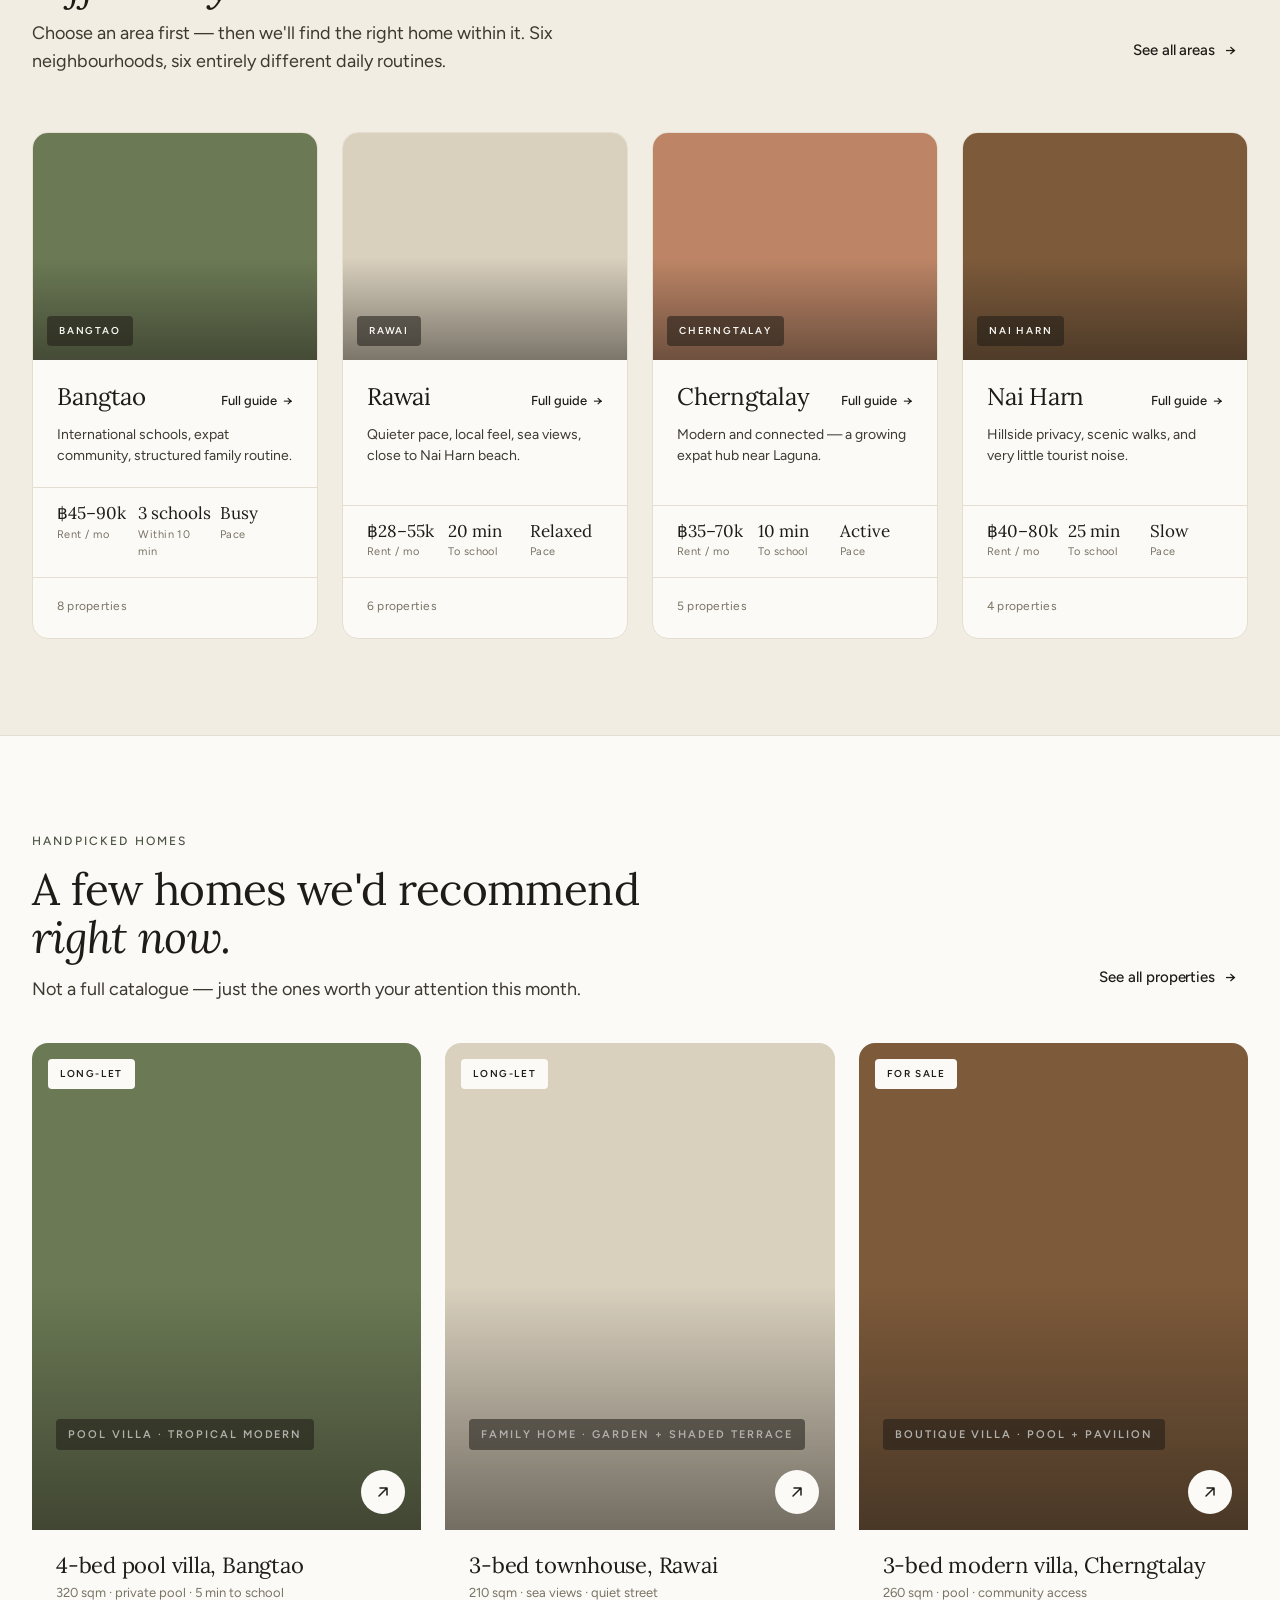
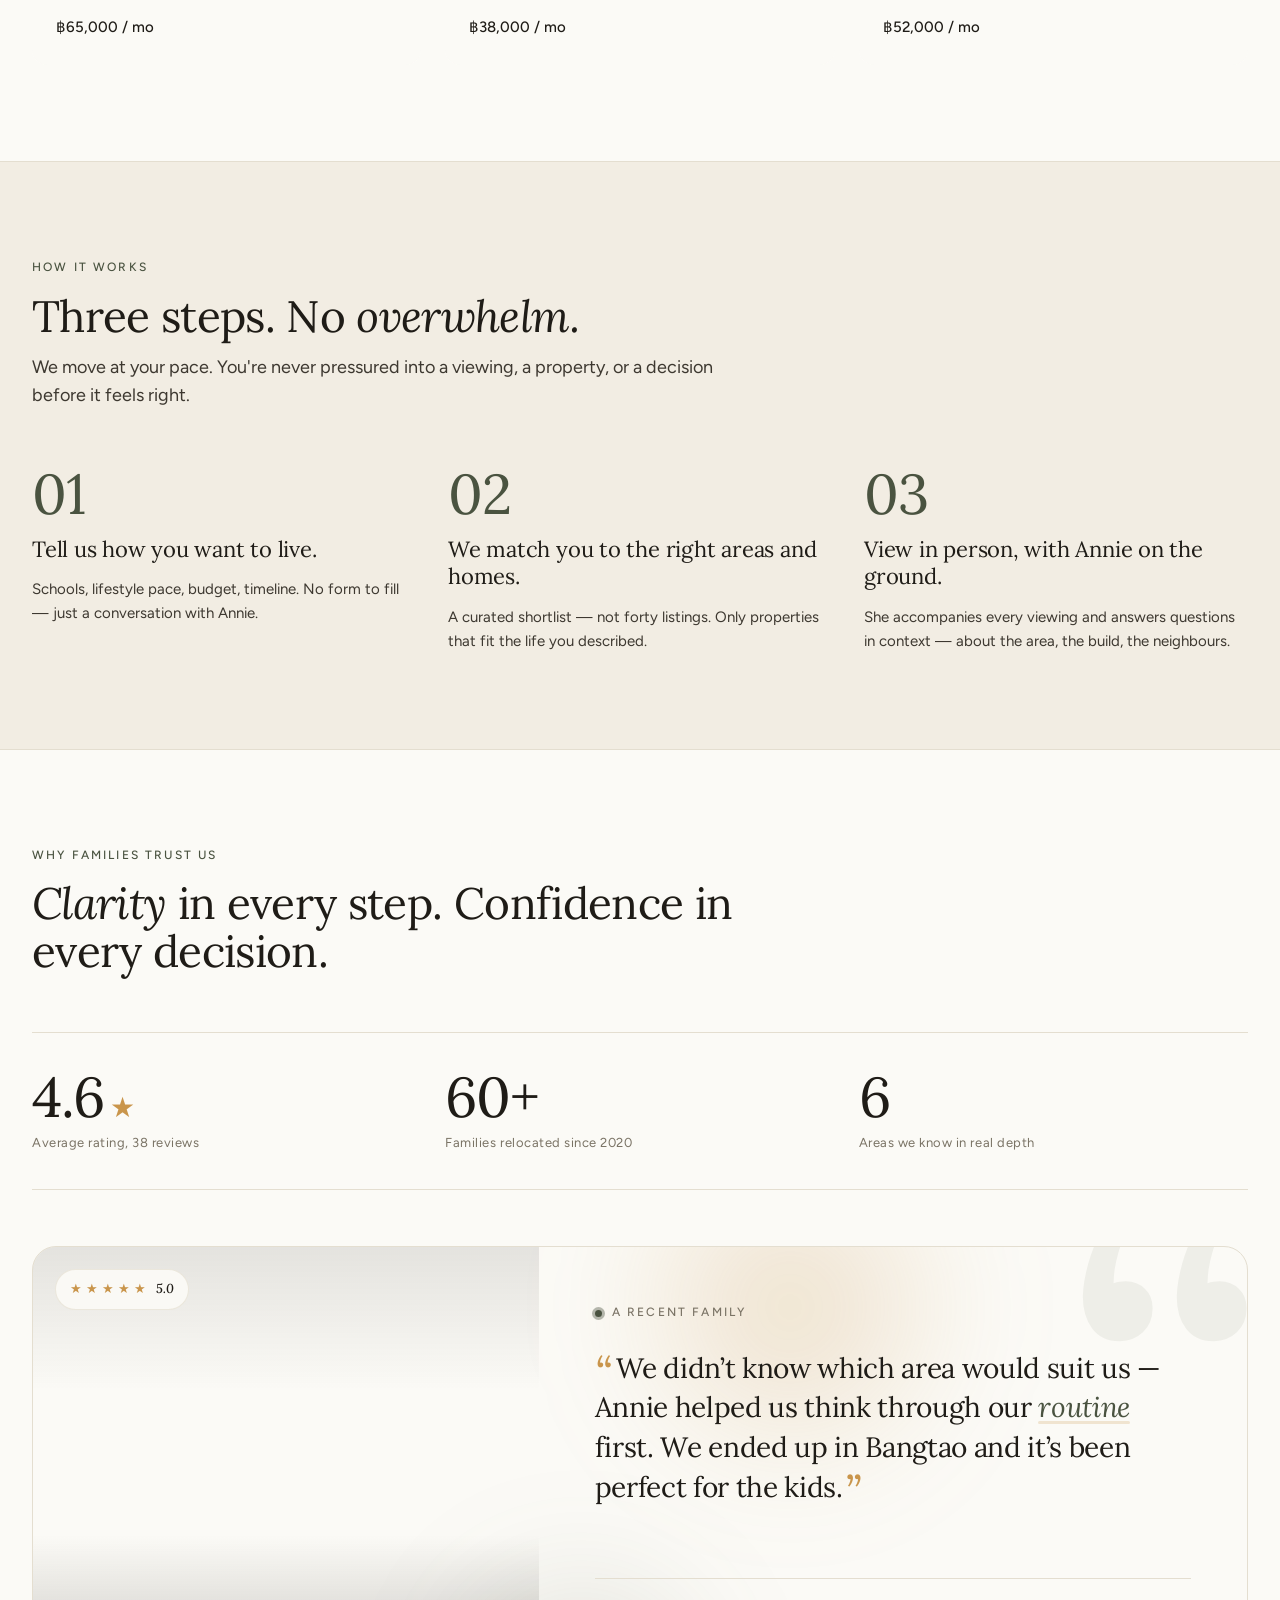
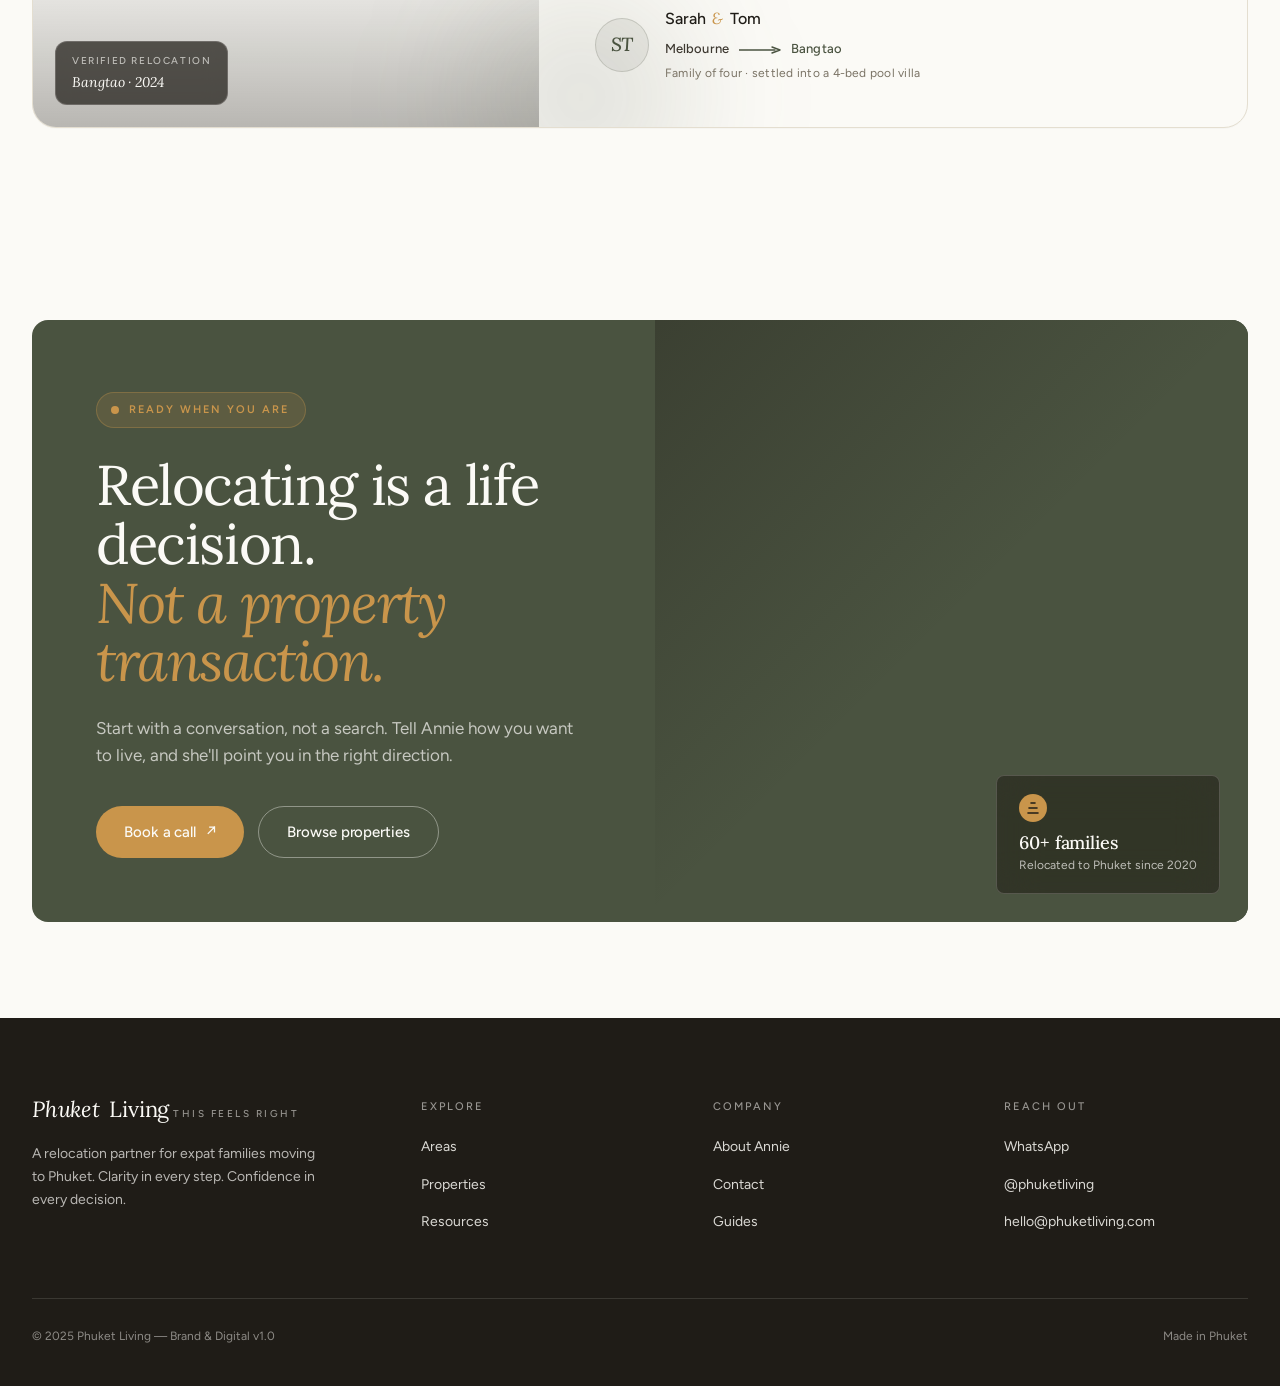
==== commit 998b8405: "Redesign homepage testimonial as single animated feature card Replace the two-card quote grid on the" ====
--- a/index.html
+++ b/index.html
@@ -297,37 +297,58 @@
       </div>
     </div>
 
-    <div class="quote-grid">
-      <article class="quote-card">
-        <div class="photo" style="background-image: url('https://images.unsplash.com/photo-1600596542815-ffad4c1539a9?auto=format&fit=crop&w=900&q=80');"></div>
-        <div class="body">
-          <div class="qmark">"</div>
-          <p class="text">We didn't know which area would suit us — Annie helped us think through our routine first. We ended up in Bangtao and it's been perfect for the kids.</p>
-          <div class="author">
-            <div class="avatar">ST</div>
-            <div class="meta">
-              <p class="name">Sarah &amp; Tom</p>
-              <p class="loc">Melbourne → Bangtao · 2024 · Family of four</p>
-            </div>
+    <article class="testimonial-feature" data-reveal>
+      <div class="tf-bg" aria-hidden="true">
+        <span class="tf-orb tf-orb-a"></span>
+        <span class="tf-orb tf-orb-b"></span>
+        <span class="tf-glyph">&ldquo;</span>
+      </div>
+
+      <div class="tf-media">
+        <div class="tf-photo" style="background-image: url('https://images.unsplash.com/photo-1600596542815-ffad4c1539a9?auto=format&fit=crop&w=1400&q=80');"></div>
+        <div class="tf-overlay" aria-hidden="true"></div>
+
+        <div class="tf-rating" aria-label="Rated 5 out of 5">
+          <span class="tf-star" style="--d:0s">&#9733;</span>
+          <span class="tf-star" style="--d:.08s">&#9733;</span>
+          <span class="tf-star" style="--d:.16s">&#9733;</span>
+          <span class="tf-star" style="--d:.24s">&#9733;</span>
+          <span class="tf-star" style="--d:.32s">&#9733;</span>
+          <span class="tf-rating-v">5.0</span>
+        </div>
+
+        <div class="tf-chip">
+          <span class="tf-chip-k">Verified relocation</span>
+          <span class="tf-chip-v">Bangtao &middot; 2024</span>
+        </div>
+      </div>
+
+      <div class="tf-body">
+        <span class="tf-tag"><span class="tf-tag-dot"></span>A recent family</span>
+
+        <p class="tf-quote">
+          <span class="tf-q" aria-hidden="true">&ldquo;</span>We didn&rsquo;t know which area would suit us &mdash; Annie helped us think through our <em>routine</em> first. We ended up in Bangtao and it&rsquo;s been perfect for the kids.<span class="tf-q tf-q-end" aria-hidden="true">&rdquo;</span>
+        </p>
+
+        <div class="tf-author">
+          <div class="tf-avatar"><span>ST</span></div>
+          <div class="tf-meta">
+            <p class="tf-name">Sarah <span class="amp">&amp;</span> Tom</p>
+            <p class="tf-journey">
+              <span class="tf-from">Melbourne</span>
+              <span class="tf-arrow" aria-hidden="true">
+                <svg width="42" height="8" viewBox="0 0 42 8" fill="none">
+                  <path d="M0 4 H36" stroke="currentColor" stroke-width="1.4" stroke-linecap="round"/>
+                  <path d="M33 1 L41 4 L33 7" stroke="currentColor" stroke-width="1.4" stroke-linecap="round" stroke-linejoin="round" fill="none"/>
+                </svg>
+              </span>
+              <span class="tf-to">Bangtao</span>
+            </p>
+            <p class="tf-sub">Family of four &middot; settled into a 4-bed pool villa</p>
           </div>
         </div>
-      </article>
-
-      <article class="quote-card">
-        <div class="photo" style="background-image: url('https://images.unsplash.com/photo-1493809842364-78817add7ffb?auto=format&fit=crop&w=900&q=80');"></div>
-        <div class="body">
-          <div class="qmark">"</div>
-          <p class="text">No pressure, no endless listings. She sent us three properties, and one was exactly right. The process felt human.</p>
-          <div class="author">
-            <div class="avatar">JC</div>
-            <div class="meta">
-              <p class="name">James &amp; Claire</p>
-              <p class="loc">London → Cherngtalay · 2023 · Couple, remote-working</p>
-            </div>
-          </div>
-        </div>
-      </article>
-    </div>
+      </div>
+    </article>
   </div>
 </section>
 
@@ -404,5 +425,25 @@
   </div>
 </footer>
 
+<script>
+  (function () {
+    var els = document.querySelectorAll('[data-reveal]');
+    if (!els.length) return;
+    if (!('IntersectionObserver' in window)) {
+      els.forEach(function (el) { el.classList.add('is-visible'); });
+      return;
+    }
+    var io = new IntersectionObserver(function (entries) {
+      entries.forEach(function (entry) {
+        if (entry.isIntersecting) {
+          entry.target.classList.add('is-visible');
+          io.unobserve(entry.target);
+        }
+      });
+    }, { threshold: 0.18, rootMargin: '0px 0px -60px 0px' });
+    els.forEach(function (el) { io.observe(el); });
+  })();
+</script>
+
 </body>
 </html>
--- a/assets/css/main.css
+++ b/assets/css/main.css
@@ -24,6 +24,15 @@
   --serif: 'Lora', Georgia, 'Times New Roman', serif;
   --sans:  'Figtree', -apple-system, BlinkMacSystemFont, 'Segoe UI', sans-serif;
 
+  /* Scalable type scale (clamp ramp 360px → 1140px viewport) */
+  --title-1: clamp(3.375rem, 2.8558rem + 2.3077vw, 4.5rem);    /* 54 → 72 */
+  --title-2: clamp(2.8rem, 2.4769rem + 1.4359vw, 3.5rem);      /* 44.8 → 56 */
+  --title-3: clamp(2.25rem, 2.0192rem + 1.0256vw, 2.75rem);    /* 36 → 44 */
+  --title-4: clamp(1.8rem, 1.7077rem + 0.4103vw, 2rem);        /* 28.8 → 32 */
+  --title-5: clamp(1.35rem, 1.2808rem + 0.3077vw, 1.5rem);     /* 21.6 → 24 */
+  --title-6: clamp(1.24rem, 1.1751rem + 0.2821vw, 1.375rem);   /* 19.84 → 22 */
+  --title-7: clamp(1.08rem, 1.0593rem + 0.0923vw, 1.125rem);   /* 17.28 → 18 */
+
   /* Radii */
   --r-sm:   4px;
   --r-md:   8px;
@@ -58,29 +67,29 @@
 .display {
   font-family: var(--serif);
   font-weight: 400;
-  font-size: clamp(48px, 8vw, 96px);
-  line-height: 0.98;
+  font-size: var(--title-1);
+  line-height: 1.05;
   letter-spacing: -0.03em;
   color: var(--ink);
 }
 .h1 {
   font-family: var(--serif);
   font-weight: 400;
-  font-size: clamp(40px, 5.5vw, 64px);
+  font-size: var(--title-2);
   line-height: 1.04;
   letter-spacing: -0.02em;
 }
 .h2 {
   font-family: var(--serif);
   font-weight: 400;
-  font-size: clamp(30px, 3.6vw, 44px);
+  font-size: var(--title-3);
   line-height: 1.1;
   letter-spacing: -0.015em;
 }
 .h3 {
   font-family: var(--serif);
   font-weight: 400;
-  font-size: 24px;
+  font-size: var(--title-5);
   line-height: 1.25;
   letter-spacing: -0.01em;
 }
@@ -278,8 +287,8 @@
 .hero-sub h1 {
   font-family: var(--serif);
   font-weight: 400;
-  font-size: clamp(40px, 6vw, 72px);
-  line-height: 1.02;
+  font-size: var(--title-2);
+  line-height: 1.08;
   letter-spacing: -0.025em;
   color: var(--ink);
   max-width: 18ch;
@@ -355,7 +364,7 @@
 }
 .matcher .result .r-area {
   font-family: var(--serif);
-  font-size: 36px;
+  font-size: var(--title-3);
   font-weight: 400;
   letter-spacing: -0.015em;
   font-style: italic;
@@ -433,7 +442,7 @@
   gap: 32px;
 }
 .areas-grid .area-card .media { aspect-ratio: 16 / 10; }
-.areas-grid .area-card .body .name { font-size: 32px; }
+.areas-grid .area-card .body-head .name { font-size: var(--title-4); }
 
 @media (max-width: 1024px) {
   .matcher { padding: 40px 28px; }
@@ -442,7 +451,6 @@
 @media (max-width: 720px) {
   .matcher { padding: 32px 22px; }
   .matcher .result { padding: 24px 22px; }
-  .matcher .result .r-area { font-size: 28px; }
   .compare-table th, .compare-table td { padding: 14px 14px; font-size: 13px; }
   .compare-table .area-h { font-size: 18px; }
 }
@@ -476,8 +484,8 @@
 .guide-hero h1 {
   font-family: var(--serif);
   font-weight: 400;
-  font-size: clamp(48px, 7vw, 88px);
-  line-height: 1.0;
+  font-size: var(--title-1);
+  line-height: 1.05;
   letter-spacing: -0.03em;
   color: var(--ink);
   max-width: 16ch;
@@ -513,7 +521,7 @@
 .verdict-text {
   font-family: var(--serif);
   font-style: italic;
-  font-size: 19px;
+  font-size: var(--title-7);
   line-height: 1.45;
   letter-spacing: -0.005em;
   color: var(--ink);
@@ -533,7 +541,7 @@
 }
 .fact-card .v {
   font-family: var(--serif);
-  font-size: 28px;
+  font-size: var(--title-4);
   font-weight: 400;
   letter-spacing: -0.015em;
   line-height: 1.1;
@@ -571,7 +579,7 @@
 }
 .life-title {
   font-family: var(--serif);
-  font-size: 22px;
+  font-size: var(--title-6);
   font-weight: 400;
   letter-spacing: -0.01em;
   color: var(--ink);
@@ -666,11 +674,9 @@
 @media (max-width: 720px) {
   .guide-hero { padding: 56px 0 64px; }
   .facts-grid-6 { grid-template-columns: repeat(2, 1fr); }
-  .fact-card .v { font-size: 22px; }
   .life-row { grid-template-columns: 1fr; gap: 14px; padding: 24px 0; }
   .life-icon { width: 44px; height: 44px; }
   .verdict-bar { padding: 18px 22px; }
-  .verdict-text { font-size: 17px; }
   .honest-card { padding: 24px 22px; }
 }
 
@@ -816,7 +822,7 @@
 .empty-state.show { display: block; }
 .empty-state h3 {
   font-family: var(--serif);
-  font-size: 28px;
+  font-size: var(--title-4);
   font-style: italic;
   color: var(--ink);
   margin-bottom: 8px;
@@ -847,7 +853,7 @@
 .about-hero h1 {
   font-family: var(--serif);
   font-weight: 400;
-  font-size: clamp(40px, 5.5vw, 64px);
+  font-size: var(--title-1);
   line-height: 1.05;
   letter-spacing: -0.025em;
   color: var(--ink);
@@ -954,7 +960,7 @@
 .belief-item:last-child { border-bottom: none; }
 .belief-num {
   font-family: var(--serif);
-  font-size: 56px;
+  font-size: var(--title-2);
   font-weight: 400;
   letter-spacing: -0.02em;
   color: var(--olive);
@@ -962,7 +968,7 @@
 }
 .belief-title {
   font-family: var(--serif);
-  font-size: 24px;
+  font-size: var(--title-5);
   font-weight: 400;
   letter-spacing: -0.01em;
   color: var(--ink);
@@ -1027,8 +1033,8 @@
 }
 .brand-promise .quote {
   font-family: var(--serif);
-  font-size: clamp(32px, 4.4vw, 54px);
-  line-height: 1.0;
+  font-size: var(--title-2);
+  line-height: 1.08;
   letter-spacing: -0.025em;
   color: var(--paper);
   display: flex;
@@ -1109,7 +1115,6 @@
 }
 @media (max-width: 720px) {
   .belief-item { grid-template-columns: 1fr; gap: 8px; padding: 24px 0; }
-  .belief-num { font-size: 40px; }
   .brand-promise { padding: 28px 24px; }
   .pull-quote { padding-left: 18px; margin: 28px 0; }
 }
@@ -1174,7 +1179,7 @@
 }
 .guide-featured h3 {
   font-family: var(--serif);
-  font-size: clamp(28px, 3.2vw, 40px);
+  font-size: var(--title-3);
   font-weight: 400;
   line-height: 1.1;
   letter-spacing: -0.02em;
@@ -1279,7 +1284,7 @@
 .guide-card .cat.cat-life   { color: var(--olive); }
 .guide-card h4 {
   font-family: var(--serif);
-  font-size: 22px;
+  font-size: var(--title-6);
   font-weight: 400;
   letter-spacing: -0.01em;
   line-height: 1.2;
@@ -1333,7 +1338,7 @@
   text-align: left;
   background: var(--paper);
   font-family: var(--serif);
-  font-size: 20px;
+  font-size: var(--title-6);
   font-weight: 400;
   letter-spacing: -0.01em;
   color: var(--ink);
@@ -1657,7 +1662,7 @@
 }
 .success-h {
   font-family: var(--serif);
-  font-size: clamp(32px, 4.5vw, 56px);
+  font-size: var(--title-2);
   letter-spacing: -0.025em;
   line-height: 1.05;
   color: var(--ink);
@@ -1716,12 +1721,670 @@
   .annie-card { padding: 22px 22px; }
   .success-view { padding: 64px 20px 80px; }
 }
+
+/* --- Property single page ------------------------------- */
+.property-hero {
+  display: grid;
+  grid-template-columns: minmax(0, 1.6fr) minmax(0, 1fr);
+  gap: 24px;
+  padding: 32px 0 56px;
+}
+.property-hero .photo {
+  border-radius: var(--r-lg);
+  overflow: hidden;
+  aspect-ratio: 4 / 3;
+  background-size: cover;
+  background-position: center;
+  background-color: var(--sand);
+}
+.property-info-card {
+  background: var(--sand);
+  border: 1px solid var(--line);
+  border-radius: var(--r-lg);
+  padding: 32px;
+  display: flex;
+  flex-direction: column;
+}
+.property-info-card .top-row {
+  display: flex;
+  justify-content: space-between;
+  align-items: flex-start;
+  gap: 16px;
+  margin-bottom: 26px;
+  padding-bottom: 24px;
+  border-bottom: 1px solid var(--line);
+}
+.property-info-card .area-badge {
+  font-family: var(--sans);
+  font-size: 11px;
+  font-weight: 600;
+  letter-spacing: var(--track-eyebrow);
+  text-transform: uppercase;
+  color: var(--olive);
+  margin-bottom: 8px;
+}
+.property-info-card .address {
+  font-family: var(--serif);
+  font-size: var(--title-6);
+  letter-spacing: -0.005em;
+  color: var(--ink);
+  line-height: 1.2;
+}
+.property-info-card .save-btn {
+  width: 38px; height: 38px;
+  border-radius: 50%;
+  background: var(--paper);
+  border: 1px solid var(--line);
+  display: flex;
+  align-items: center;
+  justify-content: center;
+  flex-shrink: 0;
+  cursor: pointer;
+  color: var(--ink);
+}
+.property-info-card .save-btn:hover { background: var(--ink); color: var(--paper); border-color: var(--ink); }
+.property-quick-facts {
+  display: grid;
+  grid-template-columns: repeat(3, 1fr);
+  gap: 12px;
+  margin-bottom: 24px;
+}
+.property-quick-facts .qf-v {
+  font-family: var(--serif);
+  font-size: var(--title-4);
+  letter-spacing: -0.02em;
+  color: var(--ink);
+  line-height: 1;
+  margin-bottom: 6px;
+}
+.property-quick-facts .qf-k {
+  font-family: var(--sans);
+  font-size: 12px;
+  color: var(--ink-muted);
+  letter-spacing: 0.02em;
+}
+.property-price-row {
+  display: flex;
+  justify-content: space-between;
+  align-items: center;
+  padding: 18px 0 22px;
+  border-top: 1px solid var(--line);
+  margin-bottom: 24px;
+}
+.property-price-row .price {
+  font-family: var(--serif);
+  font-size: var(--title-5);
+  letter-spacing: -0.015em;
+  color: var(--ink);
+}
+.property-price-row .price small {
+  font-family: var(--sans);
+  font-size: 13px;
+  font-weight: 400;
+  color: var(--ink-muted);
+}
+.property-price-row .status {
+  font-family: var(--sans);
+  font-size: 11px;
+  font-weight: 600;
+  letter-spacing: 0.16em;
+  text-transform: uppercase;
+  background: var(--paper);
+  border: 1px solid var(--line);
+  padding: 7px 12px;
+  border-radius: 4px;
+  color: var(--ink);
+}
+.property-agent {
+  display: flex;
+  align-items: center;
+  gap: 14px;
+  margin-bottom: 22px;
+  padding: 18px 0;
+  border-top: 1px solid var(--line);
+  border-bottom: 1px solid var(--line);
+}
+.property-agent .avatar {
+  width: 48px; height: 48px;
+  border-radius: 50%;
+  background: var(--olive-soft);
+  border: 1px solid rgba(74, 83, 64, 0.18);
+  display: flex;
+  align-items: center;
+  justify-content: center;
+  font-family: var(--serif);
+  font-style: italic;
+  color: var(--olive);
+  font-size: 22px;
+  flex-shrink: 0;
+}
+.property-agent .meta { flex: 1; min-width: 0; }
+.property-agent .meta .role {
+  font-family: var(--sans);
+  font-size: 11px;
+  font-weight: 500;
+  letter-spacing: var(--track-eyebrow);
+  text-transform: uppercase;
+  color: var(--ink-muted);
+  margin-bottom: 2px;
+}
+.property-agent .meta .name {
+  font-family: var(--sans);
+  font-size: 14px;
+  font-weight: 500;
+  color: var(--ink);
+}
+.property-agent .contact-btn {
+  height: 36px;
+  padding: 0 18px;
+  border-radius: var(--r-pill);
+  border: 1px solid var(--ink);
+  background: var(--paper);
+  font-family: var(--sans);
+  font-size: 13px;
+  color: var(--ink);
+  cursor: pointer;
+  transition: background .15s, color .15s;
+}
+.property-agent .contact-btn:hover { background: var(--ink); color: var(--paper); }
+.property-cta {
+  height: 60px;
+  border-radius: var(--r-pill);
+  background: var(--ink);
+  color: var(--paper);
+  font-family: var(--sans);
+  font-size: 15px;
+  font-weight: 500;
+  display: flex;
+  flex-direction: column;
+  align-items: center;
+  justify-content: center;
+  gap: 2px;
+  margin-top: auto;
+  cursor: pointer;
+  transition: background .15s, transform .15s;
+  text-decoration: none;
+}
+.property-cta .when {
+  font-family: var(--sans);
+  font-size: 11px;
+  font-weight: 400;
+  color: rgba(251,250,246,0.6);
+  letter-spacing: 0.02em;
+}
+.property-cta:hover { background: var(--ink-2); transform: translateY(-1px); }
+
+/* Property header strip */
+.property-header {
+  display: flex;
+  justify-content: space-between;
+  align-items: flex-end;
+  gap: 32px;
+  flex-wrap: wrap;
+  padding-bottom: 32px;
+  border-bottom: 1px solid var(--line);
+  margin-bottom: 56px;
+}
+.property-header .left .name {
+  font-family: var(--serif);
+  font-weight: 400;
+  font-size: var(--title-3);
+  letter-spacing: -0.025em;
+  line-height: 1.05;
+  color: var(--ink);
+  margin-bottom: 12px;
+}
+.property-header .left .name em { font-style: italic; }
+.property-header .left .rating {
+  display: inline-flex;
+  align-items: center;
+  gap: 8px;
+  font-family: var(--sans);
+  font-size: 13px;
+  color: var(--ink-muted);
+}
+.property-header .left .stars { color: var(--ochre); letter-spacing: 1px; font-size: 14px; }
+.property-header .right {
+  text-align: right;
+}
+.property-header .right .price-label {
+  font-family: var(--sans);
+  font-size: 11px;
+  font-weight: 600;
+  letter-spacing: var(--track-eyebrow);
+  text-transform: uppercase;
+  color: var(--olive);
+  margin-bottom: 6px;
+}
+.property-header .right .price-big {
+  font-family: var(--serif);
+  font-size: var(--title-4);
+  letter-spacing: -0.015em;
+  color: var(--ink);
+}
+.property-header .right .price-big small {
+  font-family: var(--sans);
+  font-size: 14px;
+  font-weight: 400;
+  color: var(--ink-muted);
+}
+
+/* Facility grid */
+.facility-grid {
+  display: grid;
+  grid-template-columns: repeat(4, 1fr);
+  gap: 8px 32px;
+}
+.facility-item {
+  display: flex;
+  align-items: center;
+  gap: 14px;
+  padding: 16px 0;
+}
+.facility-item .icon {
+  width: 40px; height: 40px;
+  border-radius: var(--r-md);
+  background: var(--olive-soft);
+  color: var(--olive);
+  display: flex;
+  align-items: center;
+  justify-content: center;
+  flex-shrink: 0;
+}
+.facility-item .label {
+  font-family: var(--sans);
+  font-size: 14px;
+  color: var(--ink);
+  font-weight: 500;
+}
+
+/* Reviews */
+.review-grid {
+  display: grid;
+  grid-template-columns: 1fr 1fr;
+  gap: 24px;
+}
+.review-card {
+  background: var(--paper);
+  border: 1px solid var(--line);
+  border-radius: var(--r-lg);
+  padding: 28px 30px;
+}
+.review-card .top {
+  display: flex;
+  align-items: center;
+  gap: 14px;
+  margin-bottom: 14px;
+}
+.review-card .avatar {
+  width: 44px; height: 44px;
+  border-radius: 50%;
+  background: var(--olive-soft);
+  border: 1px solid rgba(74,83,64,0.18);
+  display: flex;
+  align-items: center;
+  justify-content: center;
+  font-family: var(--serif);
+  font-style: italic;
+  color: var(--olive);
+  font-size: 18px;
+  flex-shrink: 0;
+}
+.review-card .who { flex: 1; }
+.review-card .who .name {
+  font-family: var(--sans);
+  font-size: 14px;
+  font-weight: 500;
+  color: var(--ink);
+}
+.review-card .who .place {
+  font-family: var(--sans);
+  font-size: 12px;
+  color: var(--ink-muted);
+}
+.review-card .stars {
+  color: var(--ochre);
+  letter-spacing: 2px;
+  font-size: 14px;
+  margin-bottom: 14px;
+}
+.review-card .text {
+  font-family: var(--serif);
+  font-style: italic;
+  font-size: 16px;
+  line-height: 1.55;
+  color: var(--ink);
+}
+
+/* Location map placeholder */
+.location-map {
+  position: relative;
+  border-radius: var(--r-lg);
+  overflow: hidden;
+  aspect-ratio: 21 / 9;
+  background-color: #DEE3D4;
+  background-image:
+    linear-gradient(135deg, #E5E8DA 0%, #D4DAC8 100%),
+    repeating-linear-gradient(0deg, transparent 0 80px, rgba(74,83,64,0.05) 80px 81px),
+    repeating-linear-gradient(90deg, transparent 0 80px, rgba(74,83,64,0.05) 80px 81px);
+  background-size: cover, auto, auto;
+  background-blend-mode: normal, multiply, multiply;
+}
+.location-map::before {
+  content: '';
+  position: absolute;
+  inset: 0;
+  background-image:
+    radial-gradient(circle at 30% 35%, rgba(107,122,85,0.25) 0%, transparent 18%),
+    radial-gradient(circle at 70% 60%, rgba(125,90,58,0.18) 0%, transparent 22%),
+    radial-gradient(circle at 50% 80%, rgba(189,133,102,0.18) 0%, transparent 18%);
+  pointer-events: none;
+}
+.location-map .pin {
+  position: absolute;
+  top: 50%; left: 50%;
+  transform: translate(-50%, -100%);
+  z-index: 2;
+}
+.location-map .pin-marker {
+  width: 36px; height: 36px;
+  border-radius: 50%;
+  background: var(--ochre);
+  display: flex;
+  align-items: center;
+  justify-content: center;
+  color: var(--paper);
+  border: 3px solid var(--paper);
+  box-shadow: 0 6px 16px rgba(31,28,23,0.25);
+}
+.location-address {
+  display: flex;
+  align-items: center;
+  justify-content: space-between;
+  gap: 16px;
+  margin-top: 24px;
+  padding: 18px 22px;
+  background: var(--sand);
+  border-radius: var(--r-md);
+  flex-wrap: wrap;
+}
+.location-address .where {
+  display: flex;
+  align-items: center;
+  gap: 12px;
+}
+.location-address .where .label {
+  font-family: var(--sans);
+  font-size: 11px;
+  font-weight: 600;
+  letter-spacing: var(--track-eyebrow);
+  text-transform: uppercase;
+  color: var(--ink-muted);
+  margin-right: 8px;
+}
+.location-address .where .name {
+  font-family: var(--serif);
+  font-style: italic;
+  font-size: 18px;
+  color: var(--ink);
+}
+.location-address .map-link {
+  font-family: var(--sans);
+  font-size: 13px;
+  font-weight: 500;
+  color: var(--ink);
+  display: inline-flex;
+  align-items: center;
+  gap: 6px;
+}
+
+/* --- Blog/Guide single page ----------------------------- */
+.blog-hero {
+  padding: 32px 0 0;
+}
+.blog-back {
+  font-family: var(--sans);
+  font-size: 13px;
+  color: var(--ink-muted);
+  display: inline-flex;
+  align-items: center;
+  gap: 6px;
+  margin-bottom: 24px;
+}
+.blog-back:hover { color: var(--ink); }
+.blog-tags-row {
+  display: flex;
+  align-items: center;
+  gap: 8px;
+  margin-bottom: 20px;
+  flex-wrap: wrap;
+}
+.blog-tag {
+  display: inline-flex;
+  align-items: center;
+  height: 28px;
+  padding: 0 12px;
+  border-radius: var(--r-pill);
+  background: var(--olive-soft);
+  border: 1px solid rgba(74,83,64,0.18);
+  font-family: var(--sans);
+  font-size: 11px;
+  font-weight: 500;
+  letter-spacing: 0.08em;
+  text-transform: uppercase;
+  color: var(--olive);
+}
+.blog-tag.featured { background: var(--ochre); color: var(--paper); border-color: var(--ochre); }
+
+.blog-h1 {
+  font-family: var(--serif);
+  font-weight: 400;
+  font-size: var(--title-2);
+  line-height: 1.08;
+  letter-spacing: -0.025em;
+  color: var(--ink);
+  margin-bottom: 24px;
+  max-width: 18ch;
+}
+.blog-h1 em { font-style: italic; }
+
+.blog-meta-strip {
+  display: flex;
+  align-items: center;
+  gap: 16px;
+  font-family: var(--sans);
+  font-size: 13px;
+  color: var(--ink-muted);
+  margin-bottom: 40px;
+}
+.blog-meta-strip .dot { width: 3px; height: 3px; border-radius: 50%; background: var(--ink-muted); }
+
+.blog-cover {
+  border-radius: var(--r-lg);
+  overflow: hidden;
+  aspect-ratio: 21 / 9;
+  background-size: cover;
+  background-position: center;
+  background-color: var(--sand);
+  margin-bottom: 64px;
+}
+
+.blog-layout {
+  display: grid;
+  grid-template-columns: minmax(0, 1.6fr) minmax(0, 1fr);
+  gap: 64px;
+  padding-bottom: 96px;
+}
+.blog-content { max-width: 720px; }
+.blog-lead {
+  font-family: var(--serif);
+  font-size: 22px;
+  line-height: 1.5;
+  color: var(--ink-2);
+  margin-bottom: 40px;
+}
+.blog-body {
+  font-family: var(--sans);
+  font-size: 17px;
+  line-height: 1.75;
+  color: var(--ink-2);
+}
+.blog-body p { margin-bottom: 22px; }
+.blog-body h2 {
+  font-family: var(--serif);
+  font-weight: 400;
+  font-size: var(--title-4);
+  letter-spacing: -0.015em;
+  color: var(--ink);
+  margin-top: 48px;
+  margin-bottom: 16px;
+  line-height: 1.2;
+}
+.blog-body h2 em { font-style: italic; }
+.blog-body h3 {
+  font-family: var(--serif);
+  font-weight: 400;
+  font-size: var(--title-6);
+  letter-spacing: -0.01em;
+  color: var(--ink);
+  margin-top: 32px;
+  margin-bottom: 12px;
+}
+.blog-body strong { color: var(--ink); font-weight: 500; }
+.blog-body ul, .blog-body ol { padding-left: 24px; margin-bottom: 24px; }
+.blog-body li { margin-bottom: 10px; line-height: 1.65; }
+.blog-body blockquote {
+  font-family: var(--serif);
+  font-style: italic;
+  font-size: 22px;
+  line-height: 1.45;
+  letter-spacing: -0.005em;
+  color: var(--ink);
+  border-left: 3px solid var(--olive);
+  padding: 8px 0 8px 24px;
+  margin: 32px 0;
+}
+
+/* Author / contact sidebar */
+.author-sidebar {
+  position: sticky;
+  top: 100px;
+  align-self: start;
+}
+.author-card {
+  background: var(--sand);
+  border: 1px solid var(--line);
+  border-radius: var(--r-lg);
+  padding: 32px;
+  margin-bottom: 24px;
+}
+.author-card .label {
+  font-family: var(--sans);
+  font-size: 11px;
+  font-weight: 500;
+  letter-spacing: var(--track-eyebrow);
+  text-transform: uppercase;
+  color: var(--ink-muted);
+  margin-bottom: 18px;
+  display: block;
+}
+.author-card .author-top {
+  display: flex;
+  align-items: center;
+  gap: 14px;
+  margin-bottom: 20px;
+}
+.author-card .avatar {
+  width: 60px; height: 60px;
+  border-radius: 50%;
+  background: var(--olive-soft);
+  border: 1px solid rgba(74,83,64,0.18);
+  display: flex;
+  align-items: center;
+  justify-content: center;
+  font-family: var(--serif);
+  font-style: italic;
+  color: var(--olive);
+  font-size: 26px;
+  flex-shrink: 0;
+}
+.author-card .who .name {
+  font-family: var(--serif);
+  font-style: italic;
+  font-size: var(--title-6);
+  color: var(--ink);
+  letter-spacing: -0.005em;
+  line-height: 1.1;
+  margin-bottom: 4px;
+}
+.author-card .who .role {
+  font-family: var(--sans);
+  font-size: 12px;
+  color: var(--ink-muted);
+  letter-spacing: 0.02em;
+}
+.author-card .bio {
+  font-family: var(--sans);
+  font-size: 14px;
+  line-height: 1.6;
+  color: var(--ink-2);
+  margin-bottom: 22px;
+}
+.author-card .contact-btns { display: grid; gap: 10px; }
+.contact-cta-btn {
+  height: 46px;
+  padding: 0 18px;
+  border-radius: var(--r-pill);
+  background: var(--ink);
+  color: var(--paper);
+  font-family: var(--sans);
+  font-size: 14px;
+  font-weight: 500;
+  display: flex;
+  align-items: center;
+  justify-content: center;
+  gap: 8px;
+  cursor: pointer;
+  text-decoration: none;
+  transition: background .15s, color .15s, border-color .15s;
+}
+.contact-cta-btn:hover { background: var(--ink-2); }
+.contact-cta-btn.ghost {
+  background: var(--paper);
+  color: var(--ink);
+  border: 1px solid var(--line);
+}
+.contact-cta-btn.ghost:hover { border-color: var(--ink); background: var(--sand); }
+.author-card .reassure {
+  font-family: var(--sans);
+  font-size: 12px;
+  color: var(--ink-muted);
+  text-align: center;
+  margin-top: 14px;
+  line-height: 1.4;
+}
+
+@media (max-width: 1024px) {
+  .property-hero { grid-template-columns: 1fr; }
+  .blog-layout { grid-template-columns: 1fr; gap: 48px; }
+  .author-sidebar { position: static; max-width: 480px; }
+  .facility-grid { grid-template-columns: repeat(2, 1fr); }
+  .review-grid { grid-template-columns: 1fr; }
+}
+@media (max-width: 720px) {
+  .property-info-card { padding: 24px; }
+  .property-header { flex-direction: column; align-items: flex-start; gap: 20px; }
+  .property-header .right { text-align: left; }
+  .blog-body { font-size: 16px; }
+  .author-card { padding: 24px; }
+  .blog-cover { aspect-ratio: 4 / 3; margin-bottom: 40px; }
+}
 .hero .eyebrow { margin-bottom: 24px; color: var(--olive); }
 .hero h1 {
   font-family: var(--serif);
   font-weight: 400;
-  font-size: clamp(44px, 7vw, 88px);
-  line-height: 1.0;
+  font-size: var(--title-1);
+  line-height: 1.05;
   letter-spacing: -0.025em;
   color: var(--ink);
   max-width: 14ch;
@@ -1950,7 +2613,7 @@
 }
 .prop-card .meta .title {
   font-family: var(--serif);
-  font-size: 22px;
+  font-size: var(--title-6);
   letter-spacing: -0.01em;
   color: var(--ink);
   line-height: 1.2;
@@ -2027,7 +2690,7 @@
 }
 .area-card .body-head .name {
   font-family: var(--serif);
-  font-size: 26px;
+  font-size: var(--title-5);
   letter-spacing: -0.01em;
   color: var(--ink);
   line-height: 1.05;
@@ -2094,7 +2757,7 @@
 }
 .step-num {
   font-family: var(--serif);
-  font-size: 56px;
+  font-size: var(--title-2);
   font-weight: 400;
   color: var(--olive);
   line-height: 1;
@@ -2102,7 +2765,7 @@
 }
 .step-title {
   font-family: var(--serif);
-  font-size: 22px;
+  font-size: var(--title-6);
   letter-spacing: -0.01em;
   color: var(--ink);
   line-height: 1.25;
@@ -2121,7 +2784,7 @@
 }
 .stat .v {
   font-family: var(--serif);
-  font-size: 56px;
+  font-size: var(--title-2);
   letter-spacing: -0.02em;
   line-height: 1;
   color: var(--ink);
@@ -2176,7 +2839,7 @@
 .quote-card .text {
   font-family: var(--serif);
   font-style: italic;
-  font-size: 19px;
+  font-size: var(--title-6);
   line-height: 1.4;
   letter-spacing: -0.005em;
   color: var(--ink);
@@ -2232,6 +2895,498 @@
   .quote-card .photo { aspect-ratio: 4 / 3; min-height: 0; }
   .quote-card .body { padding: 24px 22px; }
   .quote-card .text { font-size: 17px; margin-bottom: 18px; }
+}
+
+/* --- Testimonial feature (single animated card) --------- */
+.testimonial-feature {
+  position: relative;
+  display: grid;
+  grid-template-columns: 5fr 7fr;
+  background: var(--paper);
+  border: 1px solid var(--line);
+  border-radius: 24px;
+  overflow: hidden;
+  isolation: isolate;
+  opacity: 0;
+  transform: translateY(28px);
+  transition:
+    opacity .9s cubic-bezier(.2,.7,.2,1),
+    transform .9s cubic-bezier(.2,.7,.2,1),
+    border-color .35s ease,
+    box-shadow .5s ease;
+  box-shadow: 0 1px 0 rgba(31, 28, 23, 0.02);
+}
+.testimonial-feature.is-visible {
+  opacity: 1;
+  transform: translateY(0);
+}
+.testimonial-feature:hover {
+  border-color: rgba(74, 83, 64, 0.32);
+  box-shadow: 0 30px 60px -32px rgba(31, 28, 23, 0.22);
+}
+
+/* Decorative background layer */
+.tf-bg {
+  position: absolute;
+  inset: 0;
+  pointer-events: none;
+  z-index: 0;
+  overflow: hidden;
+}
+.tf-orb {
+  position: absolute;
+  border-radius: 50%;
+  filter: blur(56px);
+  opacity: 0;
+}
+.testimonial-feature.is-visible .tf-orb {
+  animation:
+    tf-orb-in 1.4s .35s cubic-bezier(.2,.7,.2,1) forwards,
+    tf-orb-float 14s 1.6s ease-in-out infinite;
+}
+.tf-orb-a {
+  width: 380px; height: 380px;
+  background: radial-gradient(circle, rgba(201, 149, 75, 0.28), transparent 70%);
+  top: -130px;
+  right: 22%;
+}
+.tf-orb-b {
+  width: 320px; height: 320px;
+  background: radial-gradient(circle, rgba(74, 83, 64, 0.20), transparent 70%);
+  bottom: -130px;
+  left: 32%;
+}
+.testimonial-feature.is-visible .tf-orb-b {
+  animation:
+    tf-orb-in 1.4s .55s cubic-bezier(.2,.7,.2,1) forwards,
+    tf-orb-float 18s 2.4s ease-in-out infinite;
+}
+.tf-glyph {
+  position: absolute;
+  font-family: var(--serif);
+  font-style: italic;
+  font-weight: 500;
+  font-size: 520px;
+  line-height: 0.72;
+  color: rgba(74, 83, 64, 0.07);
+  top: -40px;
+  right: -10px;
+  user-select: none;
+  animation: tf-glyph-drift 12s ease-in-out infinite;
+}
+@keyframes tf-orb-in {
+  to { opacity: 1; }
+}
+@keyframes tf-orb-float {
+  0%, 100% { transform: translate(0, 0); }
+  50%      { transform: translate(22px, -18px); }
+}
+@keyframes tf-glyph-drift {
+  0%, 100% { transform: translateY(0) rotate(0deg); }
+  50%      { transform: translateY(-14px) rotate(-2deg); }
+}
+
+/* Media side */
+.tf-media {
+  position: relative;
+  z-index: 1;
+  overflow: hidden;
+  min-height: 480px;
+}
+.tf-photo {
+  position: absolute;
+  inset: 0;
+  background-size: cover;
+  background-position: center;
+  transform: scale(1.05);
+  animation: tf-kenburns 22s ease-in-out infinite alternate;
+  transition: transform .8s cubic-bezier(.2,.7,.2,1);
+  will-change: transform;
+}
+.testimonial-feature:hover .tf-photo {
+  transform: scale(1.1);
+  animation-play-state: paused;
+}
+@keyframes tf-kenburns {
+  0%   { transform: scale(1.05) translate(0%, 0%); }
+  100% { transform: scale(1.14) translate(-2%, -2%); }
+}
+.tf-overlay {
+  position: absolute;
+  inset: 0;
+  background: linear-gradient(180deg, rgba(31, 28, 23, 0.10) 0%, rgba(31, 28, 23, 0) 30%, rgba(31, 28, 23, 0) 60%, rgba(31, 28, 23, 0.30) 100%);
+  z-index: 1;
+}
+
+.tf-rating {
+  position: absolute;
+  top: 22px;
+  left: 22px;
+  display: inline-flex;
+  align-items: center;
+  gap: 4px;
+  padding: 9px 14px;
+  background: rgba(251, 250, 246, 0.94);
+  backdrop-filter: blur(8px);
+  -webkit-backdrop-filter: blur(8px);
+  border: 1px solid rgba(228, 222, 208, 0.7);
+  border-radius: 999px;
+  z-index: 2;
+}
+.tf-star {
+  font-size: 13px;
+  color: var(--ochre);
+  display: inline-block;
+  opacity: 0;
+  transform: scale(.4) rotate(-12deg);
+}
+.testimonial-feature.is-visible .tf-star {
+  animation: tf-star-pop .6s cubic-bezier(.2,.9,.3,1.2) var(--d, 0s) forwards;
+}
+@keyframes tf-star-pop {
+  0%   { opacity: 0; transform: scale(.4) rotate(-12deg); }
+  60%  { opacity: 1; transform: scale(1.18) rotate(6deg); }
+  100% { opacity: 1; transform: scale(1) rotate(0); }
+}
+.tf-rating-v {
+  font-family: var(--serif);
+  font-style: italic;
+  font-size: 13px;
+  font-weight: 500;
+  color: var(--ink);
+  margin-left: 6px;
+  letter-spacing: -0.01em;
+  opacity: 0;
+}
+.testimonial-feature.is-visible .tf-rating-v {
+  animation: tf-fade .5s .45s ease forwards;
+}
+@keyframes tf-fade {
+  to { opacity: 1; }
+}
+
+.tf-chip {
+  position: absolute;
+  bottom: 22px;
+  left: 22px;
+  display: grid;
+  gap: 2px;
+  padding: 11px 16px;
+  background: rgba(31, 28, 23, 0.72);
+  backdrop-filter: blur(10px);
+  -webkit-backdrop-filter: blur(10px);
+  border: 1px solid rgba(251, 250, 246, 0.18);
+  border-radius: 12px;
+  z-index: 2;
+  opacity: 0;
+  transform: translateY(8px);
+}
+.testimonial-feature.is-visible .tf-chip {
+  animation: tf-rise .7s .65s cubic-bezier(.2,.7,.2,1) forwards;
+}
+@keyframes tf-rise {
+  to { opacity: 1; transform: translateY(0); }
+}
+.tf-chip-k {
+  font-family: var(--sans);
+  font-size: 10px;
+  font-weight: 500;
+  letter-spacing: 0.16em;
+  text-transform: uppercase;
+  color: rgba(251, 250, 246, 0.65);
+}
+.tf-chip-v {
+  font-family: var(--serif);
+  font-style: italic;
+  font-size: 14px;
+  color: var(--paper);
+  letter-spacing: -0.005em;
+}
+
+/* Body side */
+.tf-body {
+  position: relative;
+  z-index: 1;
+  padding: 56px 56px 44px;
+  display: flex;
+  flex-direction: column;
+  gap: 26px;
+}
+
+.tf-tag {
+  display: inline-flex;
+  align-items: center;
+  gap: 10px;
+  font-family: var(--sans);
+  font-size: 12px;
+  font-weight: 500;
+  letter-spacing: var(--track-eyebrow);
+  text-transform: uppercase;
+  color: var(--ink-muted);
+  opacity: 0;
+  transform: translateY(12px);
+}
+.testimonial-feature.is-visible .tf-tag {
+  animation: tf-rise .8s .25s cubic-bezier(.2,.7,.2,1) forwards;
+}
+.tf-tag-dot {
+  position: relative;
+  width: 7px;
+  height: 7px;
+  border-radius: 50%;
+  background: var(--olive);
+  flex-shrink: 0;
+}
+.tf-tag-dot::after {
+  content: '';
+  position: absolute;
+  inset: -3px;
+  border-radius: 50%;
+  background: var(--olive);
+  opacity: .4;
+  animation: tf-pulse 2.4s ease-out infinite;
+}
+@keyframes tf-pulse {
+  0%   { transform: scale(.5); opacity: .45; }
+  100% { transform: scale(2.2); opacity: 0; }
+}
+
+.tf-quote {
+  font-family: var(--serif);
+  font-weight: 400;
+  font-size: clamp(1.35rem, 1.05rem + 0.95vw, 1.75rem);
+  line-height: 1.42;
+  letter-spacing: -0.012em;
+  color: var(--ink);
+  opacity: 0;
+  transform: translateY(14px);
+}
+.testimonial-feature.is-visible .tf-quote {
+  animation: tf-rise .9s .35s cubic-bezier(.2,.7,.2,1) forwards;
+}
+.tf-quote em {
+  font-style: italic;
+  color: var(--olive);
+  position: relative;
+}
+.tf-quote em::after {
+  content: '';
+  position: absolute;
+  left: 0;
+  right: 0;
+  bottom: 0.04em;
+  height: 3px;
+  background: rgba(201, 149, 75, 0.22);
+  border-radius: 2px;
+  transform: scaleX(0);
+  transform-origin: left;
+}
+.testimonial-feature.is-visible .tf-quote em::after {
+  animation: tf-underline 1s 1.1s cubic-bezier(.2,.7,.2,1) forwards;
+}
+@keyframes tf-underline {
+  to { transform: scaleX(1); }
+}
+.tf-q {
+  font-family: var(--serif);
+  font-style: italic;
+  font-weight: 500;
+  font-size: 1.5em;
+  line-height: 0;
+  color: var(--ochre);
+  margin-right: 4px;
+  vertical-align: -0.22em;
+  display: inline-block;
+  transform-origin: bottom left;
+  animation: tf-q-bob 4.2s ease-in-out infinite;
+}
+.tf-q-end {
+  margin: 0 0 0 2px;
+  vertical-align: -0.22em;
+  animation: tf-q-bob 4.2s -2.1s ease-in-out infinite;
+}
+@keyframes tf-q-bob {
+  0%, 100% { transform: translateY(0) rotate(0); }
+  50%      { transform: translateY(-3px) rotate(-3deg); }
+}
+
+.tf-author {
+  display: flex;
+  align-items: center;
+  gap: 16px;
+  margin-top: auto;
+  padding-top: 28px;
+  position: relative;
+  opacity: 0;
+  transform: translateY(14px);
+}
+.testimonial-feature.is-visible .tf-author {
+  animation: tf-rise .9s .55s cubic-bezier(.2,.7,.2,1) forwards;
+}
+.tf-author::before {
+  content: '';
+  position: absolute;
+  top: 0;
+  left: 0;
+  height: 1px;
+  width: 0;
+  background: var(--line);
+}
+.testimonial-feature.is-visible .tf-author::before {
+  animation: tf-line-draw 1.1s .8s cubic-bezier(.2,.7,.2,1) forwards;
+}
+@keyframes tf-line-draw {
+  to { width: 100%; }
+}
+
+.tf-avatar {
+  position: relative;
+  width: 54px;
+  height: 54px;
+  border-radius: 50%;
+  background: var(--olive-soft);
+  border: 1px solid rgba(74, 83, 64, 0.20);
+  color: var(--olive);
+  display: flex;
+  align-items: center;
+  justify-content: center;
+  font-family: var(--serif);
+  font-style: italic;
+  font-size: 19px;
+  font-weight: 500;
+  letter-spacing: -0.02em;
+  flex-shrink: 0;
+}
+.tf-avatar::after {
+  content: '';
+  position: absolute;
+  inset: -4px;
+  border-radius: 50%;
+  border: 1px solid rgba(74, 83, 64, 0.22);
+  opacity: 0;
+  transform: scale(0.92);
+  transition: opacity .35s ease, transform .35s cubic-bezier(.2,.7,.2,1);
+}
+.testimonial-feature:hover .tf-avatar::after {
+  opacity: 1;
+  transform: scale(1);
+}
+
+.tf-name {
+  font-family: var(--sans);
+  font-size: 16px;
+  font-weight: 500;
+  color: var(--ink);
+  letter-spacing: -0.005em;
+  margin-bottom: 4px;
+}
+.tf-name .amp {
+  font-family: var(--serif);
+  font-style: italic;
+  font-weight: 400;
+  color: var(--ochre);
+  margin: 0 3px;
+}
+.tf-journey {
+  display: inline-flex;
+  align-items: center;
+  gap: 10px;
+  font-family: var(--sans);
+  font-size: 13px;
+  font-weight: 500;
+  color: var(--ink-2);
+  letter-spacing: 0.01em;
+  margin-bottom: 4px;
+}
+.tf-arrow {
+  display: inline-flex;
+  align-items: center;
+  color: var(--olive);
+  overflow: hidden;
+  width: 42px;
+  height: 8px;
+}
+.tf-arrow svg {
+  transform: translateX(-110%);
+  opacity: 0;
+}
+.testimonial-feature.is-visible .tf-arrow svg {
+  animation: tf-arrow-in 1s .9s cubic-bezier(.2,.7,.2,1) forwards;
+}
+@keyframes tf-arrow-in {
+  to { transform: translateX(0); opacity: 1; }
+}
+.tf-to {
+  position: relative;
+  color: var(--olive);
+}
+.tf-to::after {
+  content: '';
+  position: absolute;
+  left: 0;
+  bottom: -3px;
+  width: 100%;
+  height: 1px;
+  background: currentColor;
+  transform: scaleX(0);
+  transform-origin: left;
+  transition: transform .45s cubic-bezier(.2,.7,.2,1);
+}
+.testimonial-feature:hover .tf-to::after {
+  transform: scaleX(1);
+}
+.tf-sub {
+  font-family: var(--sans);
+  font-size: 12px;
+  color: var(--ink-muted);
+  letter-spacing: 0.02em;
+}
+
+@media (max-width: 1024px) {
+  .testimonial-feature { grid-template-columns: 4fr 6fr; }
+  .tf-body { padding: 44px 40px 36px; }
+  .tf-glyph { font-size: 420px; }
+}
+@media (max-width: 820px) {
+  .testimonial-feature { grid-template-columns: 1fr; }
+  .tf-media { min-height: 320px; }
+  .tf-body { padding: 36px 28px 32px; gap: 22px; }
+  .tf-glyph { font-size: 360px; top: -10px; }
+  .tf-orb-a { right: -40px; }
+}
+@media (max-width: 560px) {
+  .tf-body { padding: 28px 22px 26px; }
+  .tf-rating { top: 16px; left: 16px; padding: 7px 12px; }
+  .tf-chip { bottom: 16px; left: 16px; padding: 9px 13px; }
+  .tf-author { padding-top: 22px; gap: 14px; }
+  .tf-avatar { width: 48px; height: 48px; font-size: 17px; }
+}
+
+@media (prefers-reduced-motion: reduce) {
+  .testimonial-feature,
+  .testimonial-feature.is-visible,
+  .testimonial-feature .tf-tag,
+  .testimonial-feature .tf-quote,
+  .testimonial-feature .tf-author,
+  .testimonial-feature .tf-chip,
+  .testimonial-feature .tf-star,
+  .testimonial-feature .tf-rating-v,
+  .testimonial-feature .tf-arrow svg {
+    opacity: 1 !important;
+    transform: none !important;
+    animation: none !important;
+  }
+  .tf-photo,
+  .tf-glyph,
+  .tf-orb,
+  .tf-q,
+  .tf-q-end,
+  .tf-tag-dot::after {
+    animation: none !important;
+  }
+  .testimonial-feature.is-visible .tf-author::before { width: 100%; animation: none !important; }
+  .testimonial-feature.is-visible .tf-quote em::after { transform: scaleX(1); animation: none !important; }
+  .tf-orb { opacity: 1; }
 }
 
 /* --- Shortlist bar -------------------------------------- */
@@ -2317,8 +3472,8 @@
 .cta-card h2 {
   font-family: var(--serif);
   font-weight: 400;
-  font-size: clamp(34px, 4.4vw, 56px);
-  line-height: 1.0;
+  font-size: var(--title-2);
+  line-height: 1.05;
   letter-spacing: -0.025em;
   color: var(--paper);
   margin-bottom: 24px;
@@ -2471,5 +3626,4 @@
   .site-foot .row { grid-template-columns: 1fr; gap: 32px; margin-bottom: 40px; }
   .cta-block { padding: 80px 0; }
   .quote-card { padding: 28px 24px; }
-  .quote-card .text { font-size: 18px; }
-}
+}
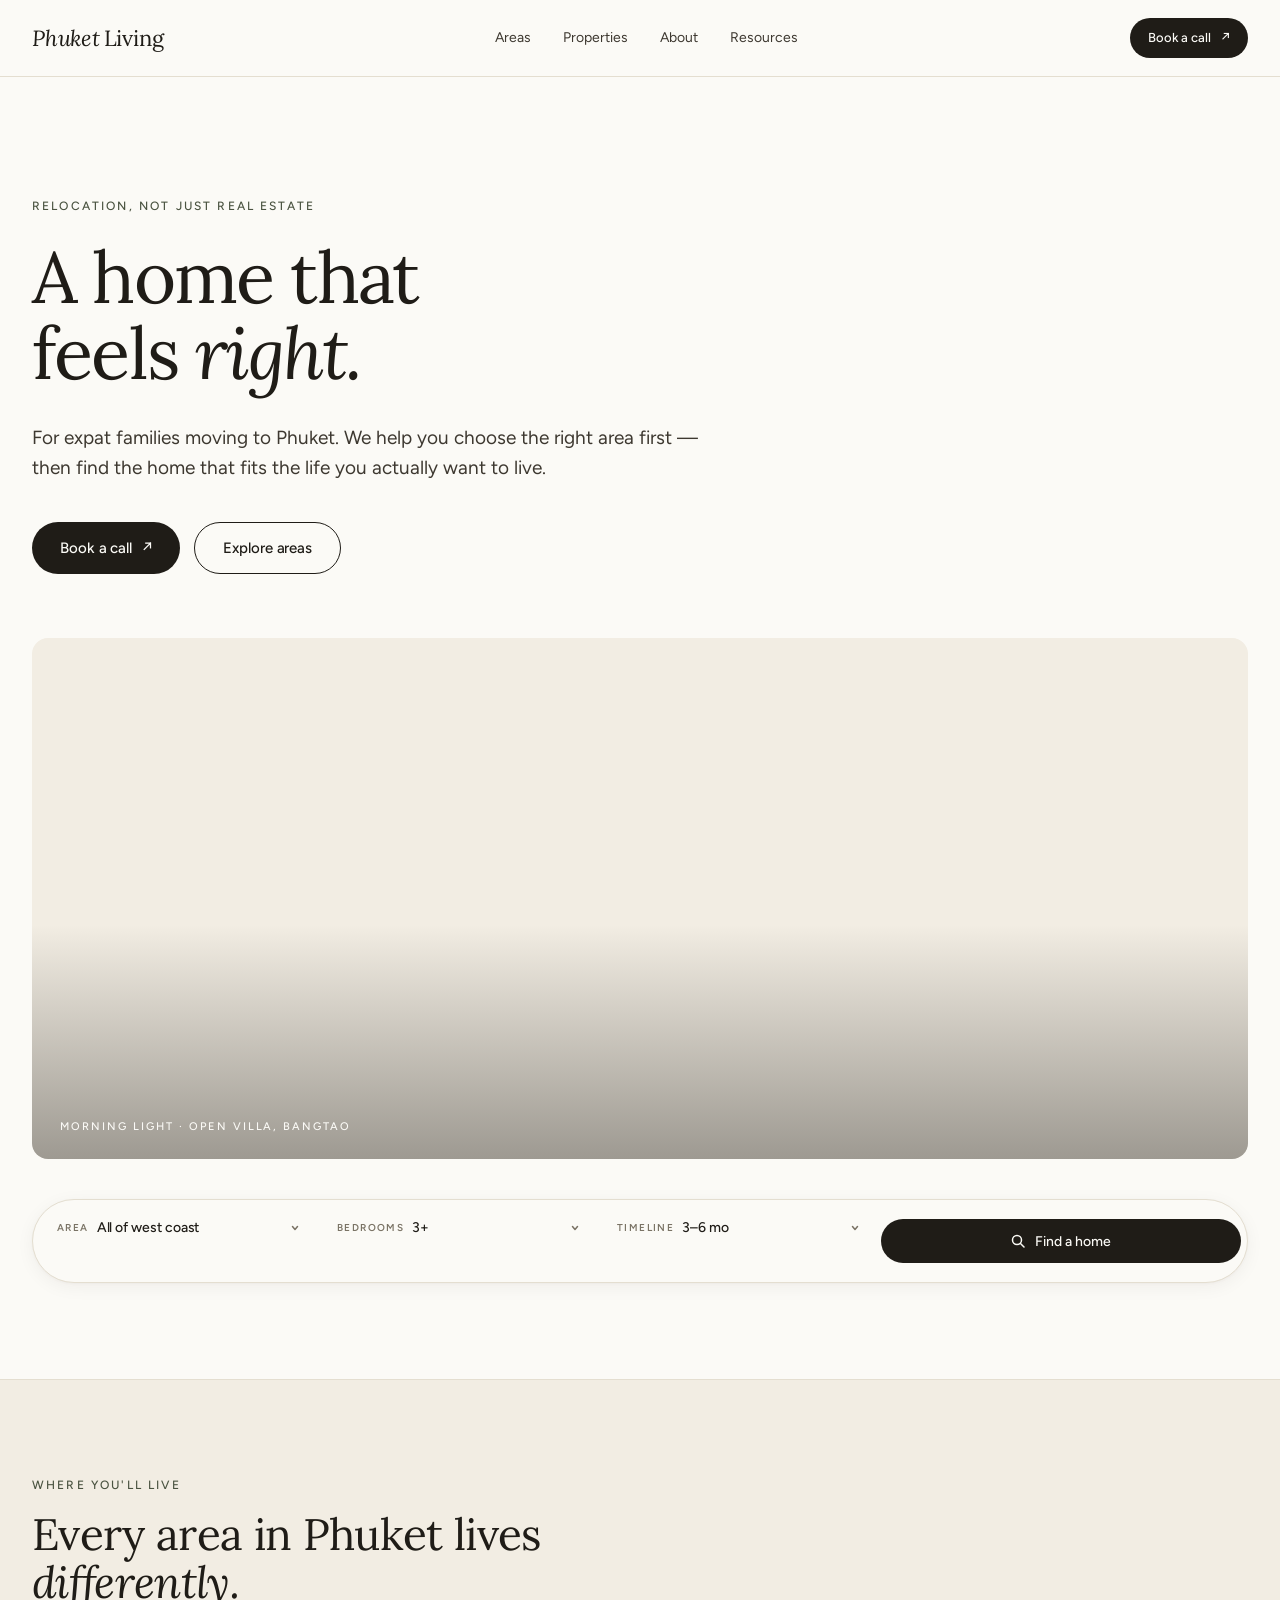
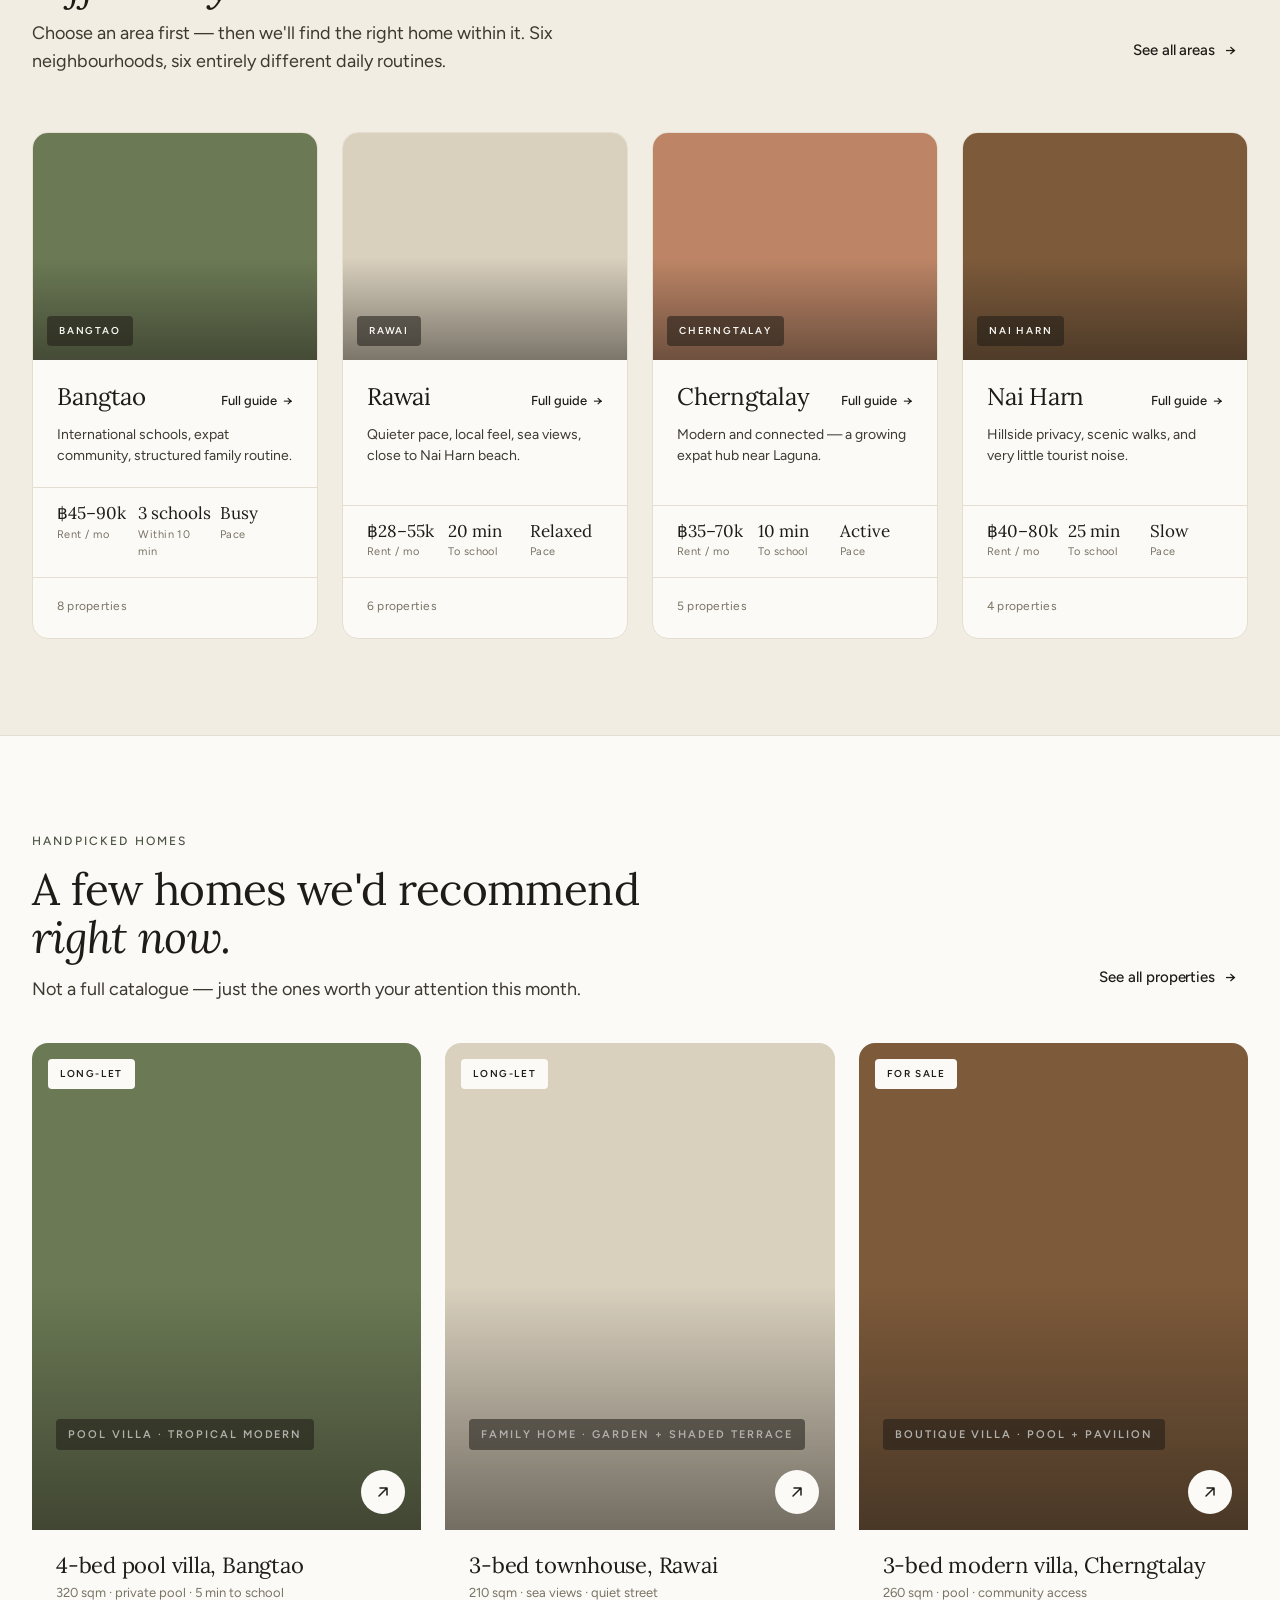
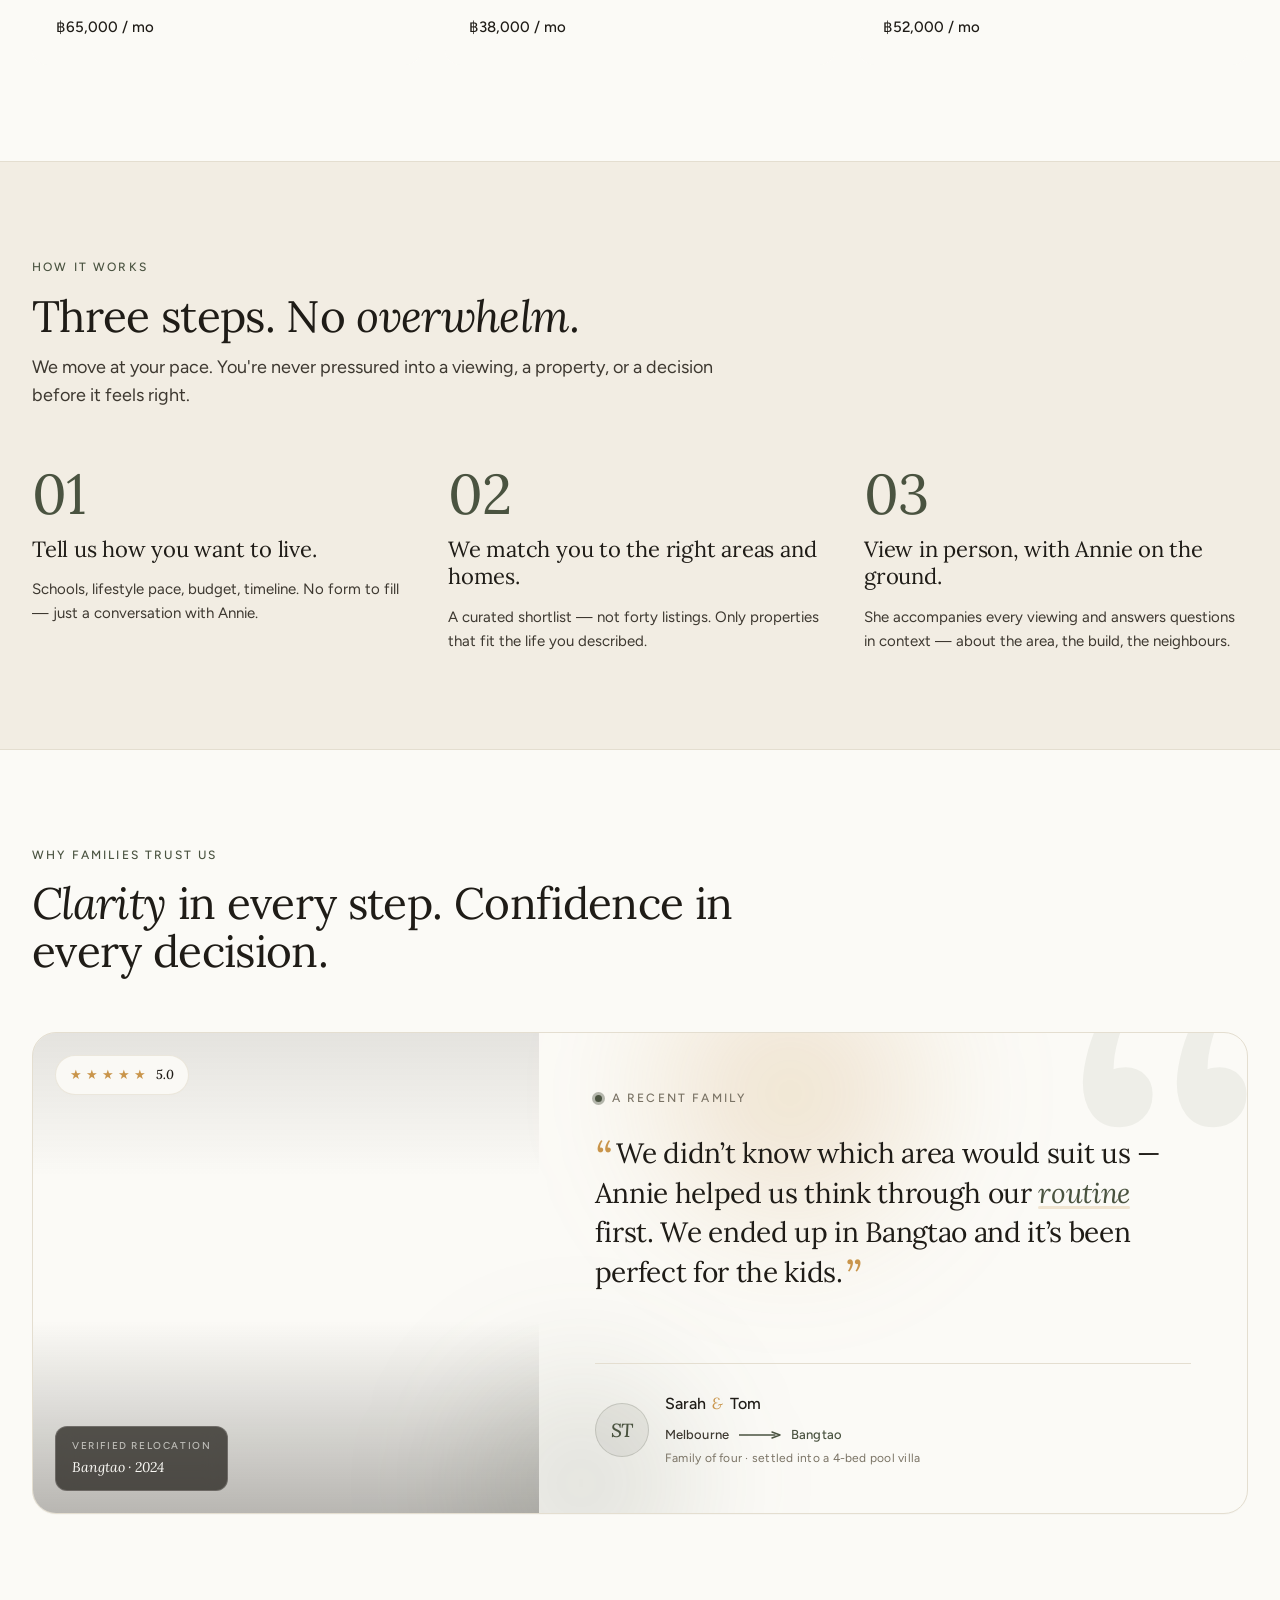
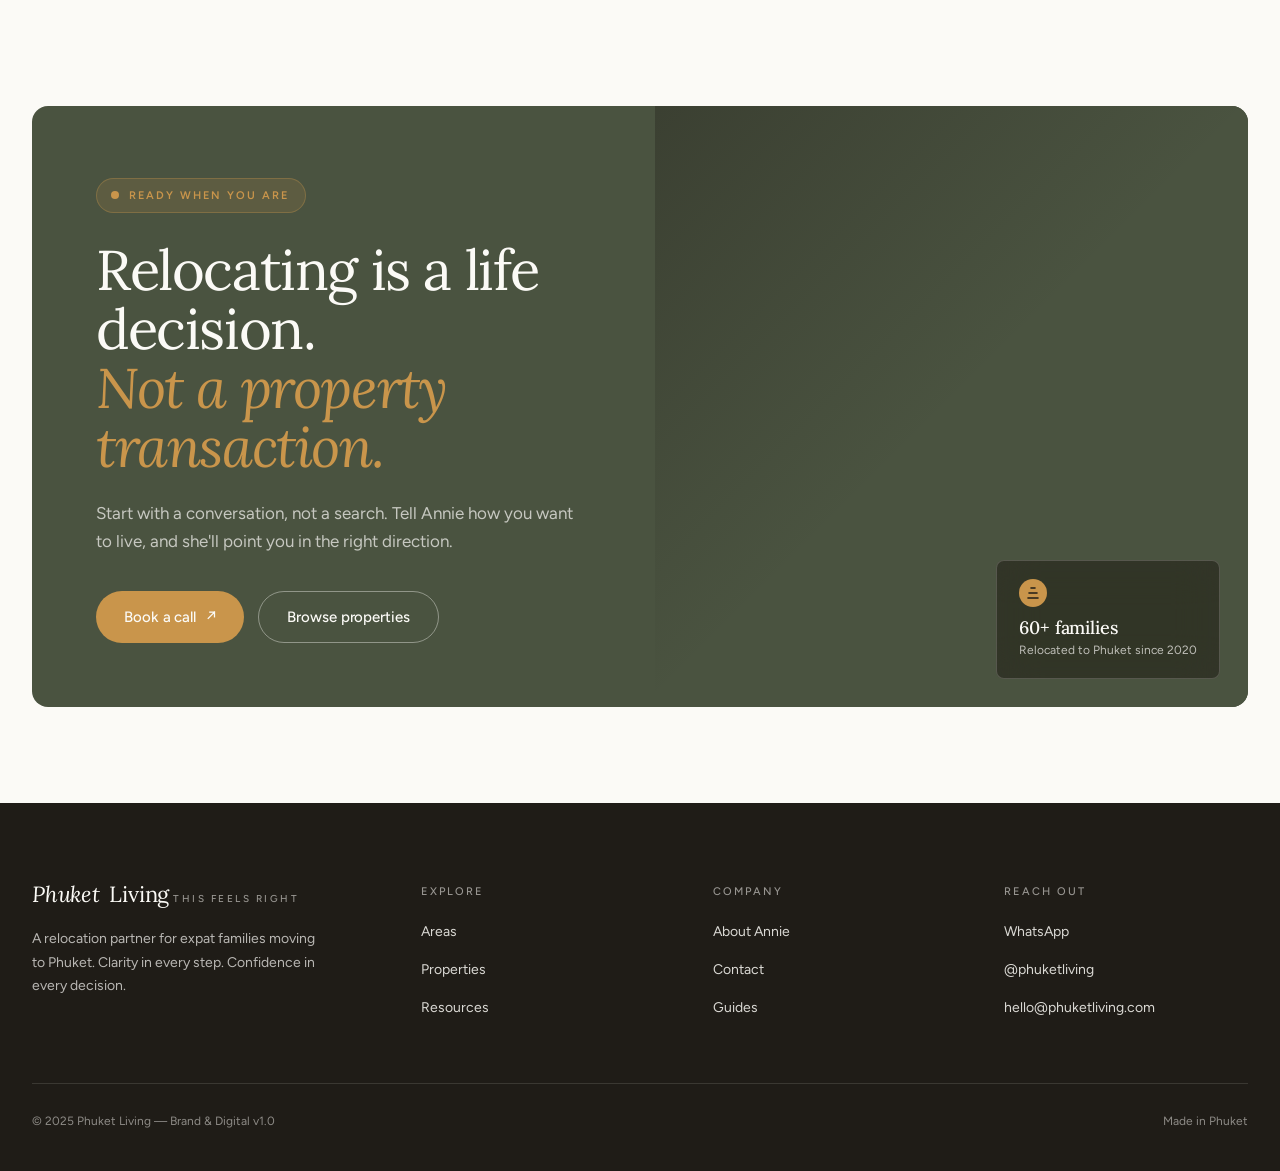
==== commit 60f274fd: "Remove placeholder stat row from homepage trust section The 4.6 rating / 60+ families / 6 areas stat" ====
--- a/index.html
+++ b/index.html
@@ -280,21 +280,6 @@
     <div class="section-head">
       <span class="eyebrow">Why families trust us</span>
       <h2 class="h2"><em>Clarity</em> in every step. Confidence in every decision.</h2>
-    </div>
-
-    <div class="stat-row">
-      <div class="stat">
-        <div class="v">4.6<span style="font-size:0.5em; color:var(--ochre); margin-left:6px;">★</span></div>
-        <div class="k">Average rating, 38 reviews</div>
-      </div>
-      <div class="stat">
-        <div class="v">60+</div>
-        <div class="k">Families relocated since 2020</div>
-      </div>
-      <div class="stat">
-        <div class="v">6</div>
-        <div class="k">Areas we know in real depth</div>
-      </div>
     </div>
 
     <article class="testimonial-feature" data-reveal>
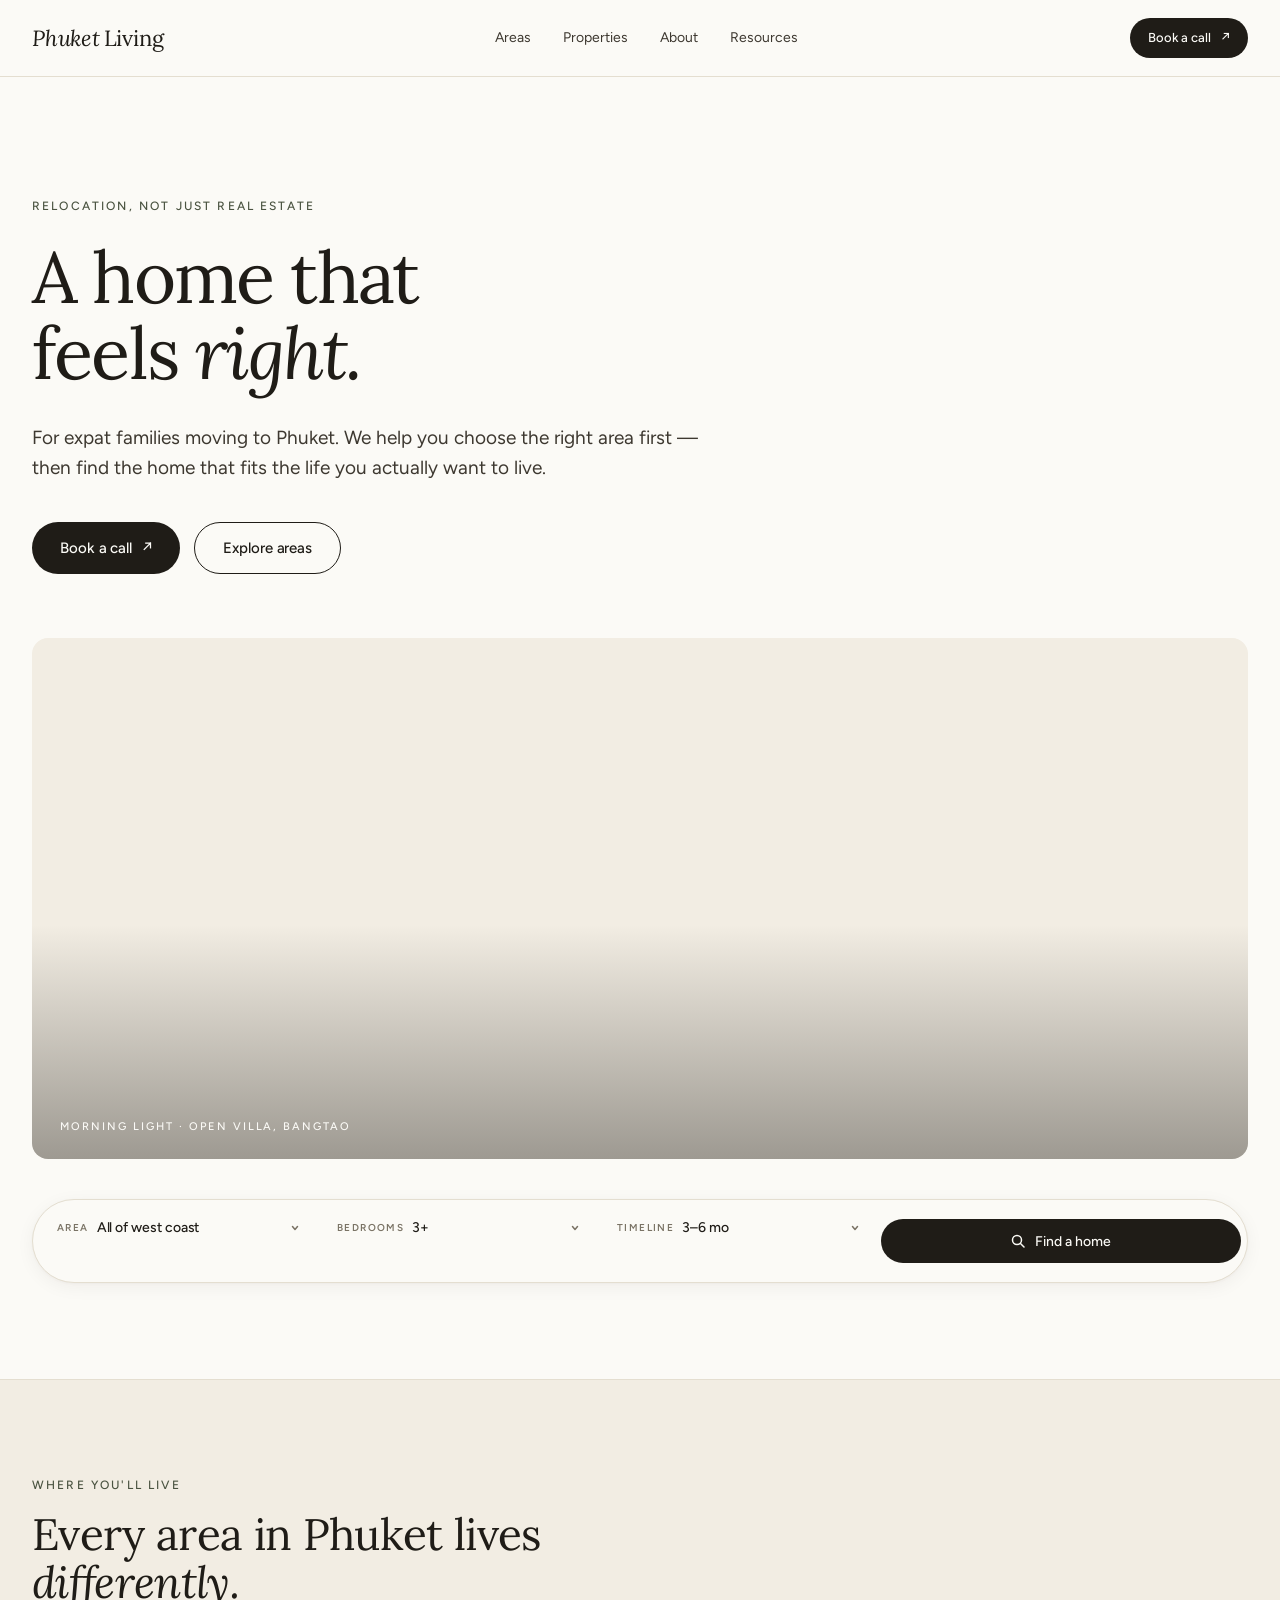
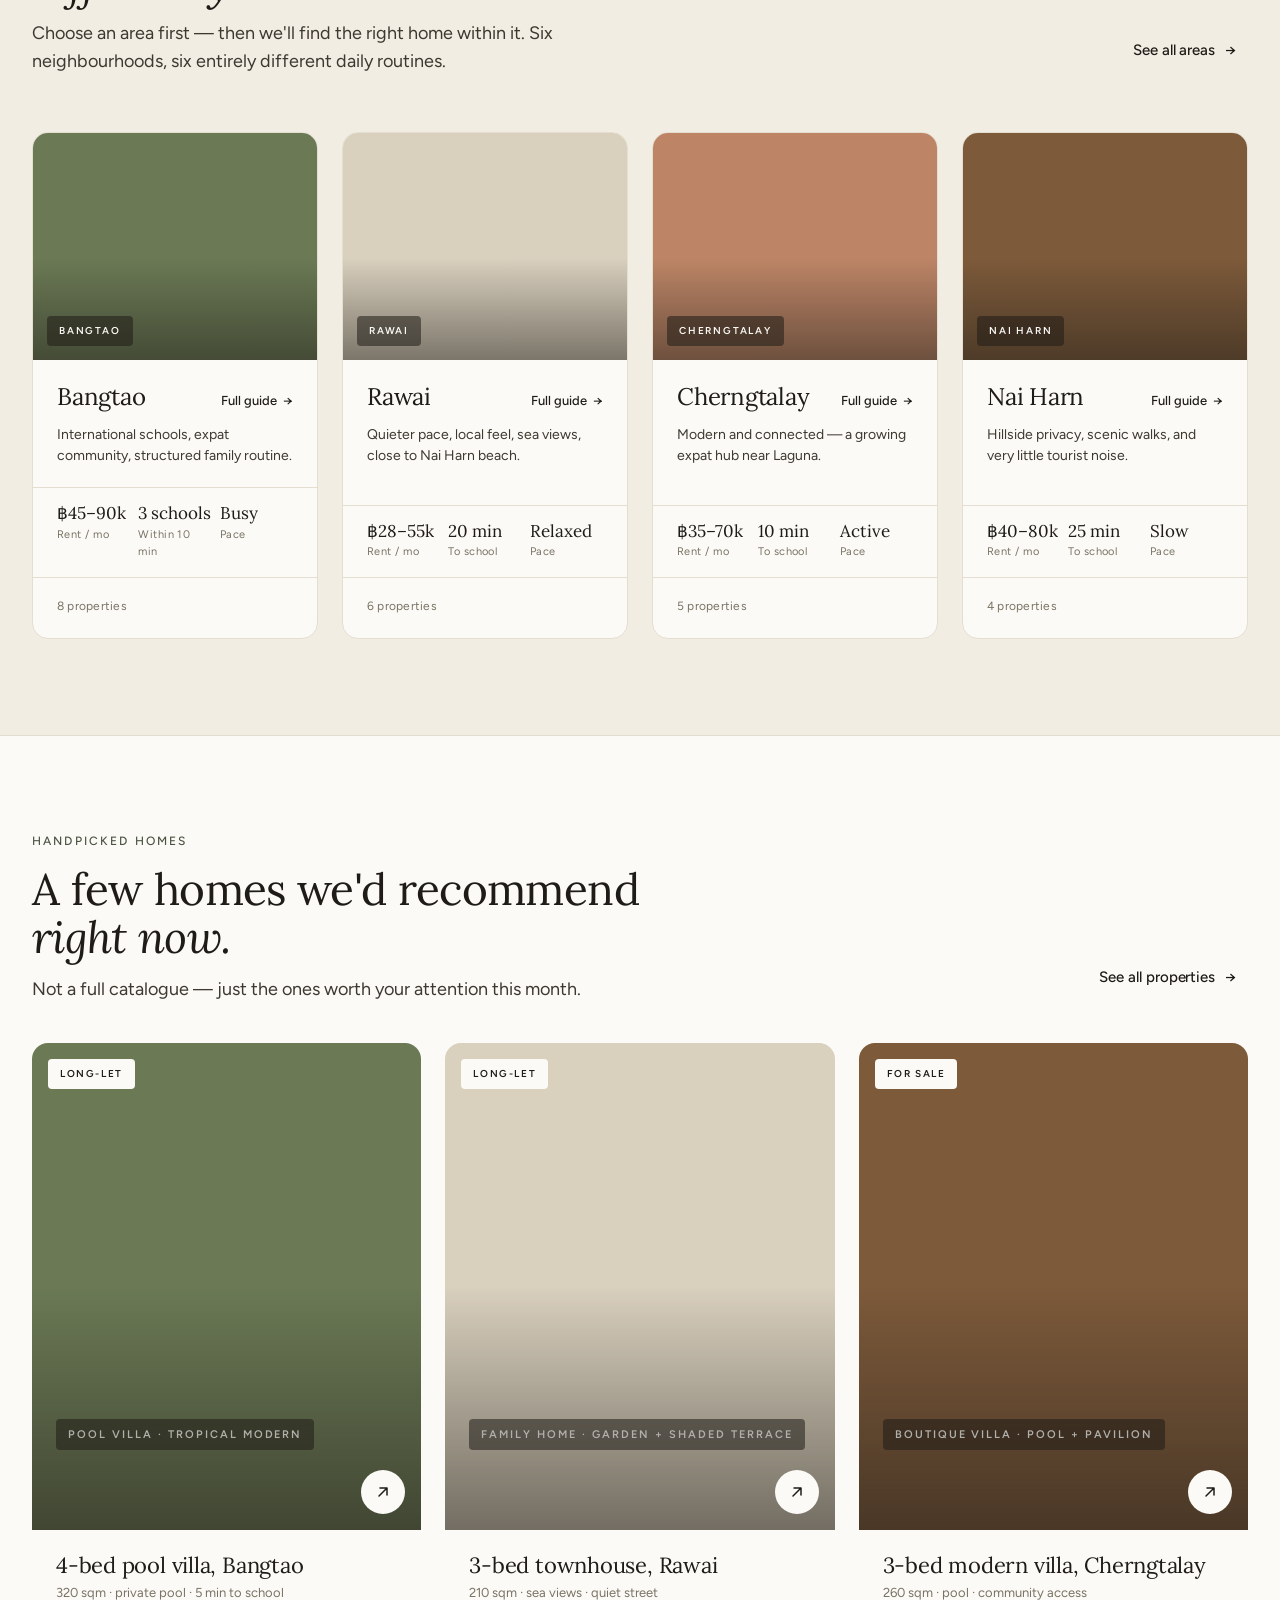
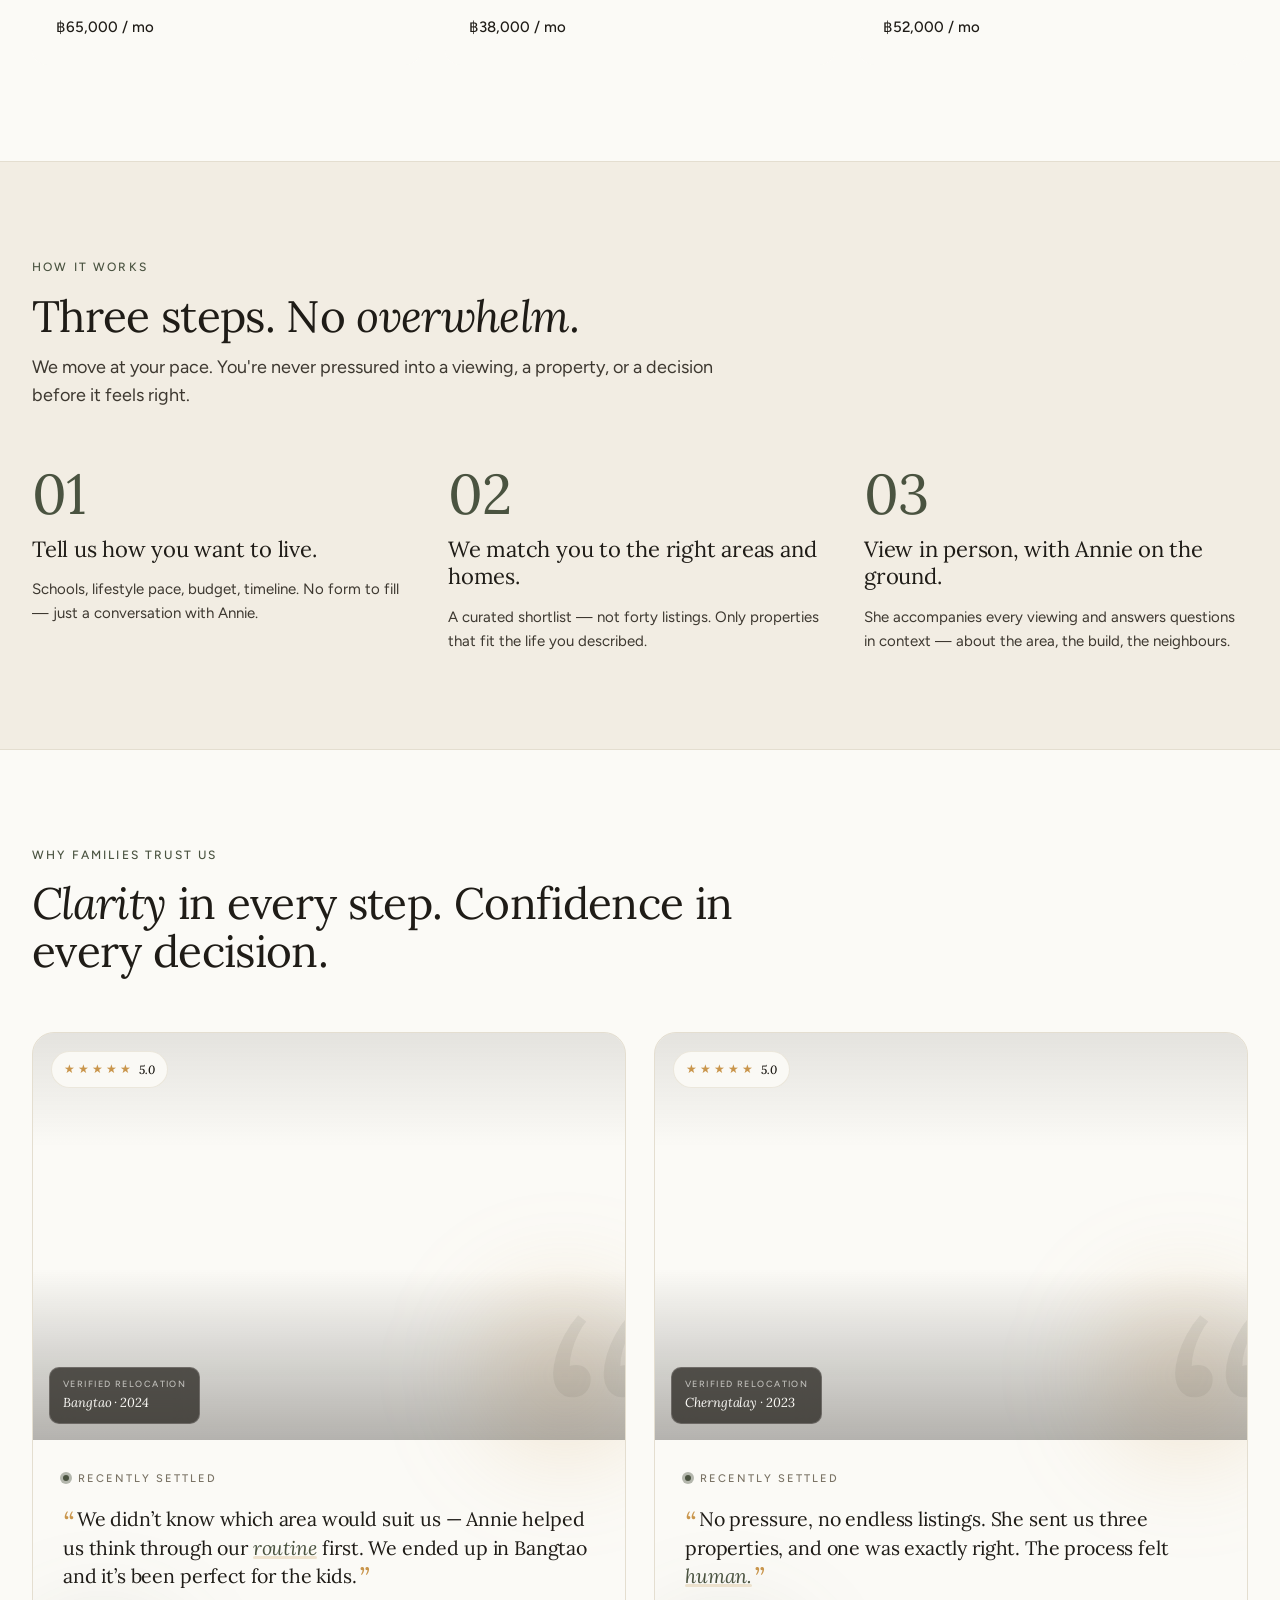
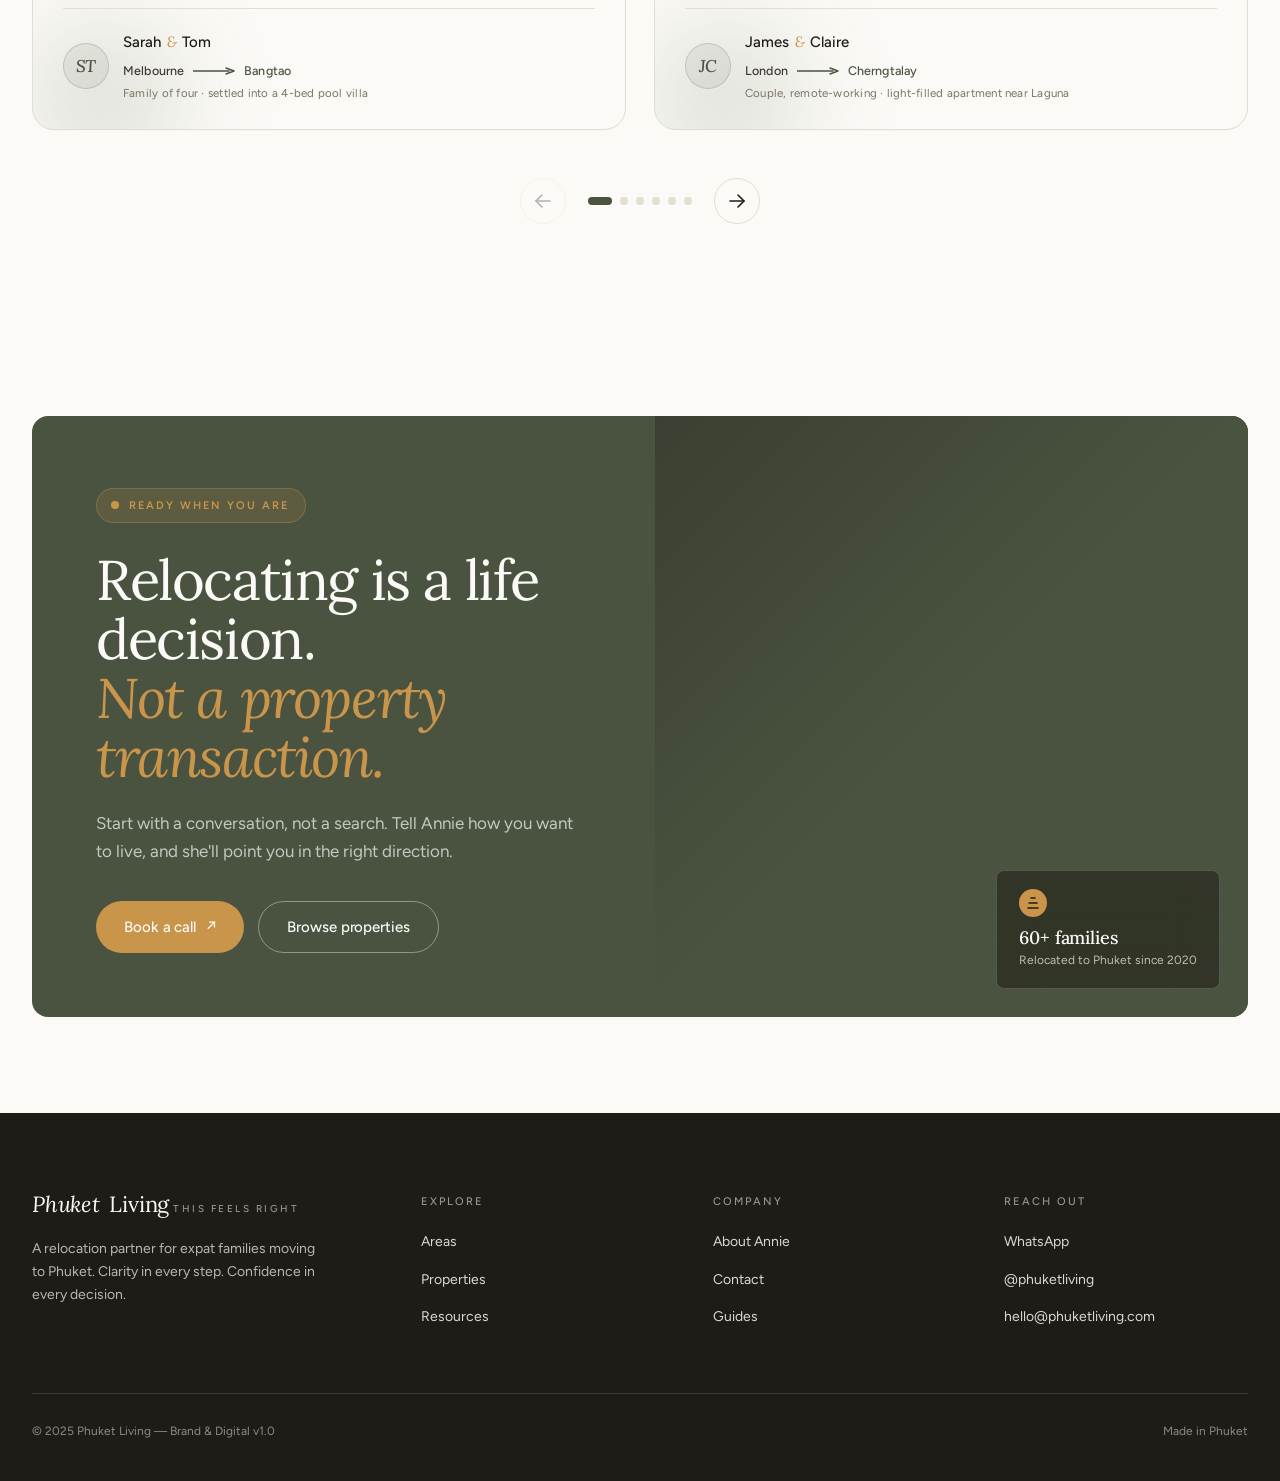
==== commit d8adb49b: "Convert testimonial into a 2-up slider with 6 cards Replaces the single feature card with a horizont" ====
--- a/index.html
+++ b/index.html
@@ -282,58 +282,320 @@
       <h2 class="h2"><em>Clarity</em> in every step. Confidence in every decision.</h2>
     </div>
 
-    <article class="testimonial-feature" data-reveal>
-      <div class="tf-bg" aria-hidden="true">
-        <span class="tf-orb tf-orb-a"></span>
-        <span class="tf-orb tf-orb-b"></span>
-        <span class="tf-glyph">&ldquo;</span>
-      </div>
-
-      <div class="tf-media">
-        <div class="tf-photo" style="background-image: url('https://images.unsplash.com/photo-1600596542815-ffad4c1539a9?auto=format&fit=crop&w=1400&q=80');"></div>
-        <div class="tf-overlay" aria-hidden="true"></div>
-
-        <div class="tf-rating" aria-label="Rated 5 out of 5">
-          <span class="tf-star" style="--d:0s">&#9733;</span>
-          <span class="tf-star" style="--d:.08s">&#9733;</span>
-          <span class="tf-star" style="--d:.16s">&#9733;</span>
-          <span class="tf-star" style="--d:.24s">&#9733;</span>
-          <span class="tf-star" style="--d:.32s">&#9733;</span>
-          <span class="tf-rating-v">5.0</span>
-        </div>
-
-        <div class="tf-chip">
-          <span class="tf-chip-k">Verified relocation</span>
-          <span class="tf-chip-v">Bangtao &middot; 2024</span>
-        </div>
-      </div>
-
-      <div class="tf-body">
-        <span class="tf-tag"><span class="tf-tag-dot"></span>A recent family</span>
-
-        <p class="tf-quote">
-          <span class="tf-q" aria-hidden="true">&ldquo;</span>We didn&rsquo;t know which area would suit us &mdash; Annie helped us think through our <em>routine</em> first. We ended up in Bangtao and it&rsquo;s been perfect for the kids.<span class="tf-q tf-q-end" aria-hidden="true">&rdquo;</span>
-        </p>
-
-        <div class="tf-author">
-          <div class="tf-avatar"><span>ST</span></div>
-          <div class="tf-meta">
-            <p class="tf-name">Sarah <span class="amp">&amp;</span> Tom</p>
-            <p class="tf-journey">
-              <span class="tf-from">Melbourne</span>
-              <span class="tf-arrow" aria-hidden="true">
-                <svg width="42" height="8" viewBox="0 0 42 8" fill="none">
-                  <path d="M0 4 H36" stroke="currentColor" stroke-width="1.4" stroke-linecap="round"/>
-                  <path d="M33 1 L41 4 L33 7" stroke="currentColor" stroke-width="1.4" stroke-linecap="round" stroke-linejoin="round" fill="none"/>
-                </svg>
-              </span>
-              <span class="tf-to">Bangtao</span>
-            </p>
-            <p class="tf-sub">Family of four &middot; settled into a 4-bed pool villa</p>
-          </div>
-        </div>
-      </div>
-    </article>
+    <div class="tf-slider" data-reveal>
+      <div class="tf-slider-viewport">
+        <div class="tf-slider-track" role="list">
+
+          <article class="tf-card" role="listitem">
+            <div class="tf-bg" aria-hidden="true">
+              <span class="tf-orb tf-orb-a"></span>
+              <span class="tf-orb tf-orb-b"></span>
+              <span class="tf-glyph">&ldquo;</span>
+            </div>
+            <div class="tf-media">
+              <div class="tf-photo" style="background-image: url('https://images.unsplash.com/photo-1600596542815-ffad4c1539a9?auto=format&fit=crop&w=1200&q=80');"></div>
+              <div class="tf-overlay" aria-hidden="true"></div>
+              <div class="tf-rating" aria-label="Rated 5 out of 5">
+                <span class="tf-star" style="--d:0s">&#9733;</span>
+                <span class="tf-star" style="--d:.08s">&#9733;</span>
+                <span class="tf-star" style="--d:.16s">&#9733;</span>
+                <span class="tf-star" style="--d:.24s">&#9733;</span>
+                <span class="tf-star" style="--d:.32s">&#9733;</span>
+                <span class="tf-rating-v">5.0</span>
+              </div>
+              <div class="tf-chip">
+                <span class="tf-chip-k">Verified relocation</span>
+                <span class="tf-chip-v">Bangtao &middot; 2024</span>
+              </div>
+            </div>
+            <div class="tf-body">
+              <span class="tf-tag"><span class="tf-tag-dot"></span>Recently settled</span>
+              <p class="tf-quote">
+                <span class="tf-q" aria-hidden="true">&ldquo;</span>We didn&rsquo;t know which area would suit us &mdash; Annie helped us think through our <em>routine</em> first. We ended up in Bangtao and it&rsquo;s been perfect for the kids.<span class="tf-q tf-q-end" aria-hidden="true">&rdquo;</span>
+              </p>
+              <div class="tf-author">
+                <div class="tf-avatar"><span>ST</span></div>
+                <div class="tf-meta">
+                  <p class="tf-name">Sarah <span class="amp">&amp;</span> Tom</p>
+                  <p class="tf-journey">
+                    <span class="tf-from">Melbourne</span>
+                    <span class="tf-arrow" aria-hidden="true">
+                      <svg width="42" height="8" viewBox="0 0 42 8" fill="none">
+                        <path d="M0 4 H36" stroke="currentColor" stroke-width="1.4" stroke-linecap="round"/>
+                        <path d="M33 1 L41 4 L33 7" stroke="currentColor" stroke-width="1.4" stroke-linecap="round" stroke-linejoin="round" fill="none"/>
+                      </svg>
+                    </span>
+                    <span class="tf-to">Bangtao</span>
+                  </p>
+                  <p class="tf-sub">Family of four &middot; settled into a 4-bed pool villa</p>
+                </div>
+              </div>
+            </div>
+          </article>
+
+          <article class="tf-card" role="listitem">
+            <div class="tf-bg" aria-hidden="true">
+              <span class="tf-orb tf-orb-a"></span>
+              <span class="tf-orb tf-orb-b"></span>
+              <span class="tf-glyph">&ldquo;</span>
+            </div>
+            <div class="tf-media">
+              <div class="tf-photo" style="background-image: url('https://images.unsplash.com/photo-1493809842364-78817add7ffb?auto=format&fit=crop&w=1200&q=80');"></div>
+              <div class="tf-overlay" aria-hidden="true"></div>
+              <div class="tf-rating" aria-label="Rated 5 out of 5">
+                <span class="tf-star" style="--d:0s">&#9733;</span>
+                <span class="tf-star" style="--d:.08s">&#9733;</span>
+                <span class="tf-star" style="--d:.16s">&#9733;</span>
+                <span class="tf-star" style="--d:.24s">&#9733;</span>
+                <span class="tf-star" style="--d:.32s">&#9733;</span>
+                <span class="tf-rating-v">5.0</span>
+              </div>
+              <div class="tf-chip">
+                <span class="tf-chip-k">Verified relocation</span>
+                <span class="tf-chip-v">Cherngtalay &middot; 2023</span>
+              </div>
+            </div>
+            <div class="tf-body">
+              <span class="tf-tag"><span class="tf-tag-dot"></span>Recently settled</span>
+              <p class="tf-quote">
+                <span class="tf-q" aria-hidden="true">&ldquo;</span>No pressure, no endless listings. She sent us three properties, and one was exactly right. The process felt <em>human.</em><span class="tf-q tf-q-end" aria-hidden="true">&rdquo;</span>
+              </p>
+              <div class="tf-author">
+                <div class="tf-avatar"><span>JC</span></div>
+                <div class="tf-meta">
+                  <p class="tf-name">James <span class="amp">&amp;</span> Claire</p>
+                  <p class="tf-journey">
+                    <span class="tf-from">London</span>
+                    <span class="tf-arrow" aria-hidden="true">
+                      <svg width="42" height="8" viewBox="0 0 42 8" fill="none">
+                        <path d="M0 4 H36" stroke="currentColor" stroke-width="1.4" stroke-linecap="round"/>
+                        <path d="M33 1 L41 4 L33 7" stroke="currentColor" stroke-width="1.4" stroke-linecap="round" stroke-linejoin="round" fill="none"/>
+                      </svg>
+                    </span>
+                    <span class="tf-to">Cherngtalay</span>
+                  </p>
+                  <p class="tf-sub">Couple, remote-working &middot; light-filled apartment near Laguna</p>
+                </div>
+              </div>
+            </div>
+          </article>
+
+          <article class="tf-card" role="listitem">
+            <div class="tf-bg" aria-hidden="true">
+              <span class="tf-orb tf-orb-a"></span>
+              <span class="tf-orb tf-orb-b"></span>
+              <span class="tf-glyph">&ldquo;</span>
+            </div>
+            <div class="tf-media">
+              <div class="tf-photo" style="background-image: url('https://images.unsplash.com/photo-1505142468610-359e7d316be0?auto=format&fit=crop&w=1200&q=80');"></div>
+              <div class="tf-overlay" aria-hidden="true"></div>
+              <div class="tf-rating" aria-label="Rated 5 out of 5">
+                <span class="tf-star" style="--d:0s">&#9733;</span>
+                <span class="tf-star" style="--d:.08s">&#9733;</span>
+                <span class="tf-star" style="--d:.16s">&#9733;</span>
+                <span class="tf-star" style="--d:.24s">&#9733;</span>
+                <span class="tf-star" style="--d:.32s">&#9733;</span>
+                <span class="tf-rating-v">5.0</span>
+              </div>
+              <div class="tf-chip">
+                <span class="tf-chip-k">Verified relocation</span>
+                <span class="tf-chip-v">Rawai &middot; 2024</span>
+              </div>
+            </div>
+            <div class="tf-body">
+              <span class="tf-tag"><span class="tf-tag-dot"></span>Recently settled</span>
+              <p class="tf-quote">
+                <span class="tf-q" aria-hidden="true">&ldquo;</span>We wanted slower mornings, sea air, fewer expat bubbles. Annie <em>understood</em> that before we&rsquo;d even finished describing it.<span class="tf-q tf-q-end" aria-hidden="true">&rdquo;</span>
+              </p>
+              <div class="tf-author">
+                <div class="tf-avatar"><span>ML</span></div>
+                <div class="tf-meta">
+                  <p class="tf-name">Marcus <span class="amp">&amp;</span> Linda</p>
+                  <p class="tf-journey">
+                    <span class="tf-from">Stockholm</span>
+                    <span class="tf-arrow" aria-hidden="true">
+                      <svg width="42" height="8" viewBox="0 0 42 8" fill="none">
+                        <path d="M0 4 H36" stroke="currentColor" stroke-width="1.4" stroke-linecap="round"/>
+                        <path d="M33 1 L41 4 L33 7" stroke="currentColor" stroke-width="1.4" stroke-linecap="round" stroke-linejoin="round" fill="none"/>
+                      </svg>
+                    </span>
+                    <span class="tf-to">Rawai</span>
+                  </p>
+                  <p class="tf-sub">Family of three &middot; a hillside townhouse near the sea</p>
+                </div>
+              </div>
+            </div>
+          </article>
+
+          <article class="tf-card" role="listitem">
+            <div class="tf-bg" aria-hidden="true">
+              <span class="tf-orb tf-orb-a"></span>
+              <span class="tf-orb tf-orb-b"></span>
+              <span class="tf-glyph">&ldquo;</span>
+            </div>
+            <div class="tf-media">
+              <div class="tf-photo" style="background-image: url('https://images.unsplash.com/photo-1613490493576-7fde63acd811?auto=format&fit=crop&w=1200&q=80');"></div>
+              <div class="tf-overlay" aria-hidden="true"></div>
+              <div class="tf-rating" aria-label="Rated 5 out of 5">
+                <span class="tf-star" style="--d:0s">&#9733;</span>
+                <span class="tf-star" style="--d:.08s">&#9733;</span>
+                <span class="tf-star" style="--d:.16s">&#9733;</span>
+                <span class="tf-star" style="--d:.24s">&#9733;</span>
+                <span class="tf-star" style="--d:.32s">&#9733;</span>
+                <span class="tf-rating-v">5.0</span>
+              </div>
+              <div class="tf-chip">
+                <span class="tf-chip-k">Verified relocation</span>
+                <span class="tf-chip-v">Kathu &middot; 2023</span>
+              </div>
+            </div>
+            <div class="tf-body">
+              <span class="tf-tag"><span class="tf-tag-dot"></span>Recently settled</span>
+              <p class="tf-quote">
+                <span class="tf-q" aria-hidden="true">&ldquo;</span>Schools were <em>non-negotiable.</em> Annie mapped out three areas around the commute and saved us six weekends of research.<span class="tf-q tf-q-end" aria-hidden="true">&rdquo;</span>
+              </p>
+              <div class="tf-author">
+                <div class="tf-avatar"><span>PF</span></div>
+                <div class="tf-meta">
+                  <p class="tf-name">The Patel <span class="amp">&amp;</span> family</p>
+                  <p class="tf-journey">
+                    <span class="tf-from">Singapore</span>
+                    <span class="tf-arrow" aria-hidden="true">
+                      <svg width="42" height="8" viewBox="0 0 42 8" fill="none">
+                        <path d="M0 4 H36" stroke="currentColor" stroke-width="1.4" stroke-linecap="round"/>
+                        <path d="M33 1 L41 4 L33 7" stroke="currentColor" stroke-width="1.4" stroke-linecap="round" stroke-linejoin="round" fill="none"/>
+                      </svg>
+                    </span>
+                    <span class="tf-to">Kathu</span>
+                  </p>
+                  <p class="tf-sub">Family of five &middot; 10 minutes from two international schools</p>
+                </div>
+              </div>
+            </div>
+          </article>
+
+          <article class="tf-card" role="listitem">
+            <div class="tf-bg" aria-hidden="true">
+              <span class="tf-orb tf-orb-a"></span>
+              <span class="tf-orb tf-orb-b"></span>
+              <span class="tf-glyph">&ldquo;</span>
+            </div>
+            <div class="tf-media">
+              <div class="tf-photo" style="background-image: url('https://images.unsplash.com/photo-1582268611958-ebfd161ef9cf?auto=format&fit=crop&w=1200&q=80');"></div>
+              <div class="tf-overlay" aria-hidden="true"></div>
+              <div class="tf-rating" aria-label="Rated 5 out of 5">
+                <span class="tf-star" style="--d:0s">&#9733;</span>
+                <span class="tf-star" style="--d:.08s">&#9733;</span>
+                <span class="tf-star" style="--d:.16s">&#9733;</span>
+                <span class="tf-star" style="--d:.24s">&#9733;</span>
+                <span class="tf-star" style="--d:.32s">&#9733;</span>
+                <span class="tf-rating-v">5.0</span>
+              </div>
+              <div class="tf-chip">
+                <span class="tf-chip-k">Verified relocation</span>
+                <span class="tf-chip-v">Nai Harn &middot; 2022</span>
+              </div>
+            </div>
+            <div class="tf-body">
+              <span class="tf-tag"><span class="tf-tag-dot"></span>Recently settled</span>
+              <p class="tf-quote">
+                <span class="tf-q" aria-hidden="true">&ldquo;</span>We thought we wanted Patong. Annie suggested we visit Nai Harn for a <em>coffee.</em> We never looked back.<span class="tf-q tf-q-end" aria-hidden="true">&rdquo;</span>
+              </p>
+              <div class="tf-author">
+                <div class="tf-avatar"><span>ED</span></div>
+                <div class="tf-meta">
+                  <p class="tf-name">Emma <span class="amp">&amp;</span> David</p>
+                  <p class="tf-journey">
+                    <span class="tf-from">Toronto</span>
+                    <span class="tf-arrow" aria-hidden="true">
+                      <svg width="42" height="8" viewBox="0 0 42 8" fill="none">
+                        <path d="M0 4 H36" stroke="currentColor" stroke-width="1.4" stroke-linecap="round"/>
+                        <path d="M33 1 L41 4 L33 7" stroke="currentColor" stroke-width="1.4" stroke-linecap="round" stroke-linejoin="round" fill="none"/>
+                      </svg>
+                    </span>
+                    <span class="tf-to">Nai Harn</span>
+                  </p>
+                  <p class="tf-sub">Couple, semi-retired &middot; quiet hillside with a long-walk routine</p>
+                </div>
+              </div>
+            </div>
+          </article>
+
+          <article class="tf-card" role="listitem">
+            <div class="tf-bg" aria-hidden="true">
+              <span class="tf-orb tf-orb-a"></span>
+              <span class="tf-orb tf-orb-b"></span>
+              <span class="tf-glyph">&ldquo;</span>
+            </div>
+            <div class="tf-media">
+              <div class="tf-photo" style="background-image: url('https://images.unsplash.com/photo-1600607687939-ce8a6c25118c?auto=format&fit=crop&w=1200&q=80');"></div>
+              <div class="tf-overlay" aria-hidden="true"></div>
+              <div class="tf-rating" aria-label="Rated 5 out of 5">
+                <span class="tf-star" style="--d:0s">&#9733;</span>
+                <span class="tf-star" style="--d:.08s">&#9733;</span>
+                <span class="tf-star" style="--d:.16s">&#9733;</span>
+                <span class="tf-star" style="--d:.24s">&#9733;</span>
+                <span class="tf-star" style="--d:.32s">&#9733;</span>
+                <span class="tf-rating-v">5.0</span>
+              </div>
+              <div class="tf-chip">
+                <span class="tf-chip-k">Verified relocation</span>
+                <span class="tf-chip-v">Bangtao &middot; 2024</span>
+              </div>
+            </div>
+            <div class="tf-body">
+              <span class="tf-tag"><span class="tf-tag-dot"></span>Recently settled</span>
+              <p class="tf-quote">
+                <span class="tf-q" aria-hidden="true">&ldquo;</span>Every viewing felt <em>considered.</em> She knew the building&rsquo;s quirks, the neighbours, even the road noise at school pickup.<span class="tf-q tf-q-end" aria-hidden="true">&rdquo;</span>
+              </p>
+              <div class="tf-author">
+                <div class="tf-avatar"><span>MF</span></div>
+                <div class="tf-meta">
+                  <p class="tf-name">The M&uuml;ller <span class="amp">&amp;</span> family</p>
+                  <p class="tf-journey">
+                    <span class="tf-from">Munich</span>
+                    <span class="tf-arrow" aria-hidden="true">
+                      <svg width="42" height="8" viewBox="0 0 42 8" fill="none">
+                        <path d="M0 4 H36" stroke="currentColor" stroke-width="1.4" stroke-linecap="round"/>
+                        <path d="M33 1 L41 4 L33 7" stroke="currentColor" stroke-width="1.4" stroke-linecap="round" stroke-linejoin="round" fill="none"/>
+                      </svg>
+                    </span>
+                    <span class="tf-to">Bangtao</span>
+                  </p>
+                  <p class="tf-sub">Family of four &middot; a tucked-away villa, quiet street</p>
+                </div>
+              </div>
+            </div>
+          </article>
+
+        </div>
+      </div>
+
+      <div class="tf-controls" aria-label="Testimonial navigation">
+        <button class="tf-arrow-btn tf-prev" type="button" aria-label="Previous testimonial">
+          <svg width="16" height="14" viewBox="0 0 16 14" fill="none" aria-hidden="true">
+            <path d="M7 1L1 7l6 6" stroke="currentColor" stroke-width="1.6" stroke-linecap="round" stroke-linejoin="round"/>
+            <path d="M1 7h14" stroke="currentColor" stroke-width="1.6" stroke-linecap="round"/>
+          </svg>
+        </button>
+
+        <div class="tf-dots" role="tablist">
+          <button class="tf-dot is-active" type="button" aria-label="Go to testimonial 1"></button>
+          <button class="tf-dot" type="button" aria-label="Go to testimonial 2"></button>
+          <button class="tf-dot" type="button" aria-label="Go to testimonial 3"></button>
+          <button class="tf-dot" type="button" aria-label="Go to testimonial 4"></button>
+          <button class="tf-dot" type="button" aria-label="Go to testimonial 5"></button>
+          <button class="tf-dot" type="button" aria-label="Go to testimonial 6"></button>
+        </div>
+
+        <button class="tf-arrow-btn tf-next" type="button" aria-label="Next testimonial">
+          <svg width="16" height="14" viewBox="0 0 16 14" fill="none" aria-hidden="true">
+            <path d="M9 1l6 6-6 6" stroke="currentColor" stroke-width="1.6" stroke-linecap="round" stroke-linejoin="round"/>
+            <path d="M15 7H1" stroke="currentColor" stroke-width="1.6" stroke-linecap="round"/>
+          </svg>
+        </button>
+      </div>
+    </div>
   </div>
 </section>
 
@@ -413,20 +675,90 @@
 <script>
   (function () {
     var els = document.querySelectorAll('[data-reveal]');
-    if (!els.length) return;
-    if (!('IntersectionObserver' in window)) {
-      els.forEach(function (el) { el.classList.add('is-visible'); });
-      return;
+    if (els.length) {
+      if (!('IntersectionObserver' in window)) {
+        els.forEach(function (el) { el.classList.add('is-visible'); });
+      } else {
+        var io = new IntersectionObserver(function (entries) {
+          entries.forEach(function (entry) {
+            if (entry.isIntersecting) {
+              entry.target.classList.add('is-visible');
+              io.unobserve(entry.target);
+            }
+          });
+        }, { threshold: 0.18, rootMargin: '0px 0px -60px 0px' });
+        els.forEach(function (el) { io.observe(el); });
+      }
     }
-    var io = new IntersectionObserver(function (entries) {
-      entries.forEach(function (entry) {
-        if (entry.isIntersecting) {
-          entry.target.classList.add('is-visible');
-          io.unobserve(entry.target);
-        }
+
+    document.querySelectorAll('.tf-slider').forEach(function (slider) {
+      var track = slider.querySelector('.tf-slider-track');
+      var cards = slider.querySelectorAll('.tf-card');
+      var prev = slider.querySelector('.tf-prev');
+      var next = slider.querySelector('.tf-next');
+      var dots = slider.querySelectorAll('.tf-dot');
+      if (!track || !cards.length) return;
+
+      if ('IntersectionObserver' in window) {
+        var cardIo = new IntersectionObserver(function (entries) {
+          entries.forEach(function (entry) {
+            if (entry.isIntersecting) {
+              entry.target.classList.add('is-visible');
+              cardIo.unobserve(entry.target);
+            }
+          });
+        }, { root: track, threshold: 0.45 });
+        cards.forEach(function (c) { cardIo.observe(c); });
+      } else {
+        cards.forEach(function (c) { c.classList.add('is-visible'); });
+      }
+
+      function step() {
+        if (cards.length < 2) return cards[0].getBoundingClientRect().width;
+        return cards[1].getBoundingClientRect().left - cards[0].getBoundingClientRect().left;
+      }
+
+      function update() {
+        var left = track.scrollLeft;
+        var max = track.scrollWidth - track.clientWidth;
+        var nearest = 0, best = Infinity;
+        cards.forEach(function (c, i) {
+          var d = Math.abs(c.offsetLeft - left);
+          if (d < best) { best = d; nearest = i; }
+        });
+        dots.forEach(function (d, i) {
+          var on = i === nearest;
+          d.classList.toggle('is-active', on);
+          d.setAttribute('aria-current', on ? 'true' : 'false');
+        });
+        if (prev) prev.disabled = left <= 2;
+        if (next) next.disabled = left >= max - 2;
+      }
+
+      if (prev) prev.addEventListener('click', function () {
+        track.scrollBy({ left: -step(), behavior: 'smooth' });
       });
-    }, { threshold: 0.18, rootMargin: '0px 0px -60px 0px' });
-    els.forEach(function (el) { io.observe(el); });
+      if (next) next.addEventListener('click', function () {
+        track.scrollBy({ left: step(), behavior: 'smooth' });
+      });
+      dots.forEach(function (dot, i) {
+        dot.addEventListener('click', function () {
+          var target = cards[i];
+          if (target) track.scrollTo({ left: target.offsetLeft, behavior: 'smooth' });
+        });
+      });
+
+      var t;
+      track.addEventListener('scroll', function () {
+        clearTimeout(t);
+        t = setTimeout(update, 70);
+      }, { passive: true });
+      window.addEventListener('resize', function () {
+        clearTimeout(t);
+        t = setTimeout(update, 120);
+      });
+      update();
+    });
   })();
 </script>
 
--- a/assets/css/main.css
+++ b/assets/css/main.css
@@ -2897,32 +2897,61 @@
   .quote-card .text { font-size: 17px; margin-bottom: 18px; }
 }
 
-/* --- Testimonial feature (single animated card) --------- */
-.testimonial-feature {
+/* --- Testimonial slider (animated cards) ---------------- */
+.tf-slider {
   position: relative;
-  display: grid;
-  grid-template-columns: 5fr 7fr;
-  background: var(--paper);
-  border: 1px solid var(--line);
-  border-radius: 24px;
-  overflow: hidden;
-  isolation: isolate;
   opacity: 0;
   transform: translateY(28px);
   transition:
     opacity .9s cubic-bezier(.2,.7,.2,1),
-    transform .9s cubic-bezier(.2,.7,.2,1),
-    border-color .35s ease,
-    box-shadow .5s ease;
-  box-shadow: 0 1px 0 rgba(31, 28, 23, 0.02);
-}
-.testimonial-feature.is-visible {
+    transform .9s cubic-bezier(.2,.7,.2,1);
+}
+.tf-slider.is-visible {
   opacity: 1;
   transform: translateY(0);
 }
-.testimonial-feature:hover {
+
+.tf-slider-viewport {
+  overflow-x: clip;
+  overflow-y: visible;
+  margin: -6px calc(var(--gutter) * -1) 0;
+  padding: 6px var(--gutter) 8px;
+}
+
+.tf-slider-track {
+  display: flex;
+  gap: 28px;
+  overflow-x: auto;
+  scroll-snap-type: x mandatory;
+  scroll-behavior: smooth;
+  scrollbar-width: none;
+  -ms-overflow-style: none;
+  padding-bottom: 4px;
+  -webkit-overflow-scrolling: touch;
+}
+.tf-slider-track::-webkit-scrollbar { display: none; }
+
+.tf-card {
+  position: relative;
+  flex: 0 0 calc(50% - 14px);
+  scroll-snap-align: start;
+  display: flex;
+  flex-direction: column;
+  background: var(--paper);
+  border: 1px solid var(--line);
+  border-radius: 22px;
+  overflow: hidden;
+  isolation: isolate;
+  transition:
+    border-color .35s ease,
+    box-shadow .5s ease,
+    transform .5s cubic-bezier(.2,.7,.2,1);
+  box-shadow: 0 1px 0 rgba(31, 28, 23, 0.02);
+}
+.tf-card:hover {
   border-color: rgba(74, 83, 64, 0.32);
-  box-shadow: 0 30px 60px -32px rgba(31, 28, 23, 0.22);
+  box-shadow: 0 26px 50px -28px rgba(31, 28, 23, 0.22);
+  transform: translateY(-3px);
 }
 
 /* Decorative background layer */
@@ -2936,96 +2965,77 @@
 .tf-orb {
   position: absolute;
   border-radius: 50%;
-  filter: blur(56px);
+  filter: blur(46px);
   opacity: 0;
 }
-.testimonial-feature.is-visible .tf-orb {
-  animation:
-    tf-orb-in 1.4s .35s cubic-bezier(.2,.7,.2,1) forwards,
-    tf-orb-float 14s 1.6s ease-in-out infinite;
+.tf-card.is-visible .tf-orb {
+  animation: tf-orb-in 1.4s .25s cubic-bezier(.2,.7,.2,1) forwards;
 }
 .tf-orb-a {
-  width: 380px; height: 380px;
-  background: radial-gradient(circle, rgba(201, 149, 75, 0.28), transparent 70%);
-  top: -130px;
-  right: 22%;
+  width: 240px; height: 240px;
+  background: radial-gradient(circle, rgba(201, 149, 75, 0.30), transparent 70%);
+  top: 32%;
+  right: -60px;
 }
 .tf-orb-b {
-  width: 320px; height: 320px;
-  background: radial-gradient(circle, rgba(74, 83, 64, 0.20), transparent 70%);
-  bottom: -130px;
-  left: 32%;
-}
-.testimonial-feature.is-visible .tf-orb-b {
-  animation:
-    tf-orb-in 1.4s .55s cubic-bezier(.2,.7,.2,1) forwards,
-    tf-orb-float 18s 2.4s ease-in-out infinite;
+  width: 220px; height: 220px;
+  background: radial-gradient(circle, rgba(74, 83, 64, 0.22), transparent 70%);
+  bottom: -80px;
+  left: -40px;
+}
+.tf-card.is-visible .tf-orb-b {
+  animation: tf-orb-in 1.4s .45s cubic-bezier(.2,.7,.2,1) forwards;
 }
 .tf-glyph {
   position: absolute;
   font-family: var(--serif);
   font-style: italic;
   font-weight: 500;
-  font-size: 520px;
+  font-size: 280px;
   line-height: 0.72;
-  color: rgba(74, 83, 64, 0.07);
-  top: -40px;
-  right: -10px;
+  color: rgba(74, 83, 64, 0.08);
+  top: 42%;
+  right: -22px;
   user-select: none;
-  animation: tf-glyph-drift 12s ease-in-out infinite;
 }
 @keyframes tf-orb-in {
   to { opacity: 1; }
 }
-@keyframes tf-orb-float {
-  0%, 100% { transform: translate(0, 0); }
-  50%      { transform: translate(22px, -18px); }
-}
-@keyframes tf-glyph-drift {
-  0%, 100% { transform: translateY(0) rotate(0deg); }
-  50%      { transform: translateY(-14px) rotate(-2deg); }
-}
-
-/* Media side */
+
+/* Media area (photo on top) */
 .tf-media {
   position: relative;
   z-index: 1;
   overflow: hidden;
-  min-height: 480px;
+  aspect-ratio: 16 / 11;
 }
 .tf-photo {
   position: absolute;
   inset: 0;
   background-size: cover;
   background-position: center;
-  transform: scale(1.05);
-  animation: tf-kenburns 22s ease-in-out infinite alternate;
+  transform: scale(1.02);
   transition: transform .8s cubic-bezier(.2,.7,.2,1);
   will-change: transform;
 }
-.testimonial-feature:hover .tf-photo {
-  transform: scale(1.1);
-  animation-play-state: paused;
-}
-@keyframes tf-kenburns {
-  0%   { transform: scale(1.05) translate(0%, 0%); }
-  100% { transform: scale(1.14) translate(-2%, -2%); }
+.tf-card:hover .tf-photo {
+  transform: scale(1.07);
 }
 .tf-overlay {
   position: absolute;
   inset: 0;
-  background: linear-gradient(180deg, rgba(31, 28, 23, 0.10) 0%, rgba(31, 28, 23, 0) 30%, rgba(31, 28, 23, 0) 60%, rgba(31, 28, 23, 0.30) 100%);
+  background: linear-gradient(180deg, rgba(31, 28, 23, 0.10) 0%, rgba(31, 28, 23, 0) 28%, rgba(31, 28, 23, 0) 58%, rgba(31, 28, 23, 0.32) 100%);
   z-index: 1;
 }
 
 .tf-rating {
   position: absolute;
-  top: 22px;
-  left: 22px;
+  top: 18px;
+  left: 18px;
   display: inline-flex;
   align-items: center;
-  gap: 4px;
-  padding: 9px 14px;
+  gap: 3px;
+  padding: 8px 12px;
   background: rgba(251, 250, 246, 0.94);
   backdrop-filter: blur(8px);
   -webkit-backdrop-filter: blur(8px);
@@ -3034,14 +3044,14 @@
   z-index: 2;
 }
 .tf-star {
-  font-size: 13px;
+  font-size: 12px;
   color: var(--ochre);
   display: inline-block;
   opacity: 0;
   transform: scale(.4) rotate(-12deg);
 }
-.testimonial-feature.is-visible .tf-star {
-  animation: tf-star-pop .6s cubic-bezier(.2,.9,.3,1.2) var(--d, 0s) forwards;
+.tf-card.is-visible .tf-star {
+  animation: tf-star-pop .55s cubic-bezier(.2,.9,.3,1.2) var(--d, 0s) forwards;
 }
 @keyframes tf-star-pop {
   0%   { opacity: 0; transform: scale(.4) rotate(-12deg); }
@@ -3051,14 +3061,14 @@
 .tf-rating-v {
   font-family: var(--serif);
   font-style: italic;
-  font-size: 13px;
-  font-weight: 500;
-  color: var(--ink);
-  margin-left: 6px;
+  font-size: 12px;
+  font-weight: 500;
+  color: var(--ink);
+  margin-left: 5px;
   letter-spacing: -0.01em;
   opacity: 0;
 }
-.testimonial-feature.is-visible .tf-rating-v {
+.tf-card.is-visible .tf-rating-v {
   animation: tf-fade .5s .45s ease forwards;
 }
 @keyframes tf-fade {
@@ -3067,29 +3077,29 @@
 
 .tf-chip {
   position: absolute;
-  bottom: 22px;
-  left: 22px;
+  bottom: 16px;
+  left: 16px;
   display: grid;
-  gap: 2px;
-  padding: 11px 16px;
+  gap: 1px;
+  padding: 9px 13px;
   background: rgba(31, 28, 23, 0.72);
   backdrop-filter: blur(10px);
   -webkit-backdrop-filter: blur(10px);
   border: 1px solid rgba(251, 250, 246, 0.18);
-  border-radius: 12px;
+  border-radius: 10px;
   z-index: 2;
   opacity: 0;
   transform: translateY(8px);
 }
-.testimonial-feature.is-visible .tf-chip {
-  animation: tf-rise .7s .65s cubic-bezier(.2,.7,.2,1) forwards;
+.tf-card.is-visible .tf-chip {
+  animation: tf-rise .7s .55s cubic-bezier(.2,.7,.2,1) forwards;
 }
 @keyframes tf-rise {
   to { opacity: 1; transform: translateY(0); }
 }
 .tf-chip-k {
   font-family: var(--sans);
-  font-size: 10px;
+  font-size: 9px;
   font-weight: 500;
   letter-spacing: 0.16em;
   text-transform: uppercase;
@@ -3098,41 +3108,42 @@
 .tf-chip-v {
   font-family: var(--serif);
   font-style: italic;
-  font-size: 14px;
+  font-size: 13px;
   color: var(--paper);
   letter-spacing: -0.005em;
 }
 
-/* Body side */
+/* Body */
 .tf-body {
   position: relative;
   z-index: 1;
-  padding: 56px 56px 44px;
+  padding: 30px 30px 26px;
   display: flex;
   flex-direction: column;
-  gap: 26px;
+  gap: 18px;
+  flex: 1;
 }
 
 .tf-tag {
   display: inline-flex;
   align-items: center;
-  gap: 10px;
-  font-family: var(--sans);
-  font-size: 12px;
+  gap: 9px;
+  font-family: var(--sans);
+  font-size: 11px;
   font-weight: 500;
   letter-spacing: var(--track-eyebrow);
   text-transform: uppercase;
   color: var(--ink-muted);
   opacity: 0;
-  transform: translateY(12px);
-}
-.testimonial-feature.is-visible .tf-tag {
-  animation: tf-rise .8s .25s cubic-bezier(.2,.7,.2,1) forwards;
+  transform: translateY(10px);
+}
+.tf-card.is-visible .tf-tag {
+  animation: tf-rise .8s .2s cubic-bezier(.2,.7,.2,1) forwards;
 }
 .tf-tag-dot {
   position: relative;
-  width: 7px;
-  height: 7px;
+  width: 6px;
+  height: 6px;
   border-radius: 50%;
   background: var(--olive);
   flex-shrink: 0;
@@ -3154,15 +3165,15 @@
 .tf-quote {
   font-family: var(--serif);
   font-weight: 400;
-  font-size: clamp(1.35rem, 1.05rem + 0.95vw, 1.75rem);
-  line-height: 1.42;
-  letter-spacing: -0.012em;
+  font-size: clamp(1.05rem, .92rem + .42vw, 1.22rem);
+  line-height: 1.45;
+  letter-spacing: -0.008em;
   color: var(--ink);
   opacity: 0;
-  transform: translateY(14px);
-}
-.testimonial-feature.is-visible .tf-quote {
-  animation: tf-rise .9s .35s cubic-bezier(.2,.7,.2,1) forwards;
+  transform: translateY(12px);
+}
+.tf-card.is-visible .tf-quote {
+  animation: tf-rise .9s .3s cubic-bezier(.2,.7,.2,1) forwards;
 }
 .tf-quote em {
   font-style: italic;
@@ -3181,8 +3192,8 @@
   transform: scaleX(0);
   transform-origin: left;
 }
-.testimonial-feature.is-visible .tf-quote em::after {
-  animation: tf-underline 1s 1.1s cubic-bezier(.2,.7,.2,1) forwards;
+.tf-card.is-visible .tf-quote em::after {
+  animation: tf-underline .9s 1s cubic-bezier(.2,.7,.2,1) forwards;
 }
 @keyframes tf-underline {
   to { transform: scaleX(1); }
@@ -3191,37 +3202,30 @@
   font-family: var(--serif);
   font-style: italic;
   font-weight: 500;
-  font-size: 1.5em;
+  font-size: 1.4em;
   line-height: 0;
   color: var(--ochre);
-  margin-right: 4px;
-  vertical-align: -0.22em;
+  margin-right: 3px;
+  vertical-align: -0.2em;
   display: inline-block;
-  transform-origin: bottom left;
-  animation: tf-q-bob 4.2s ease-in-out infinite;
 }
 .tf-q-end {
   margin: 0 0 0 2px;
-  vertical-align: -0.22em;
-  animation: tf-q-bob 4.2s -2.1s ease-in-out infinite;
-}
-@keyframes tf-q-bob {
-  0%, 100% { transform: translateY(0) rotate(0); }
-  50%      { transform: translateY(-3px) rotate(-3deg); }
+  vertical-align: -0.2em;
 }
 
 .tf-author {
   display: flex;
   align-items: center;
-  gap: 16px;
+  gap: 14px;
   margin-top: auto;
-  padding-top: 28px;
+  padding-top: 22px;
   position: relative;
   opacity: 0;
-  transform: translateY(14px);
-}
-.testimonial-feature.is-visible .tf-author {
-  animation: tf-rise .9s .55s cubic-bezier(.2,.7,.2,1) forwards;
+  transform: translateY(12px);
+}
+.tf-card.is-visible .tf-author {
+  animation: tf-rise .9s .5s cubic-bezier(.2,.7,.2,1) forwards;
 }
 .tf-author::before {
   content: '';
@@ -3232,8 +3236,8 @@
   width: 0;
   background: var(--line);
 }
-.testimonial-feature.is-visible .tf-author::before {
-  animation: tf-line-draw 1.1s .8s cubic-bezier(.2,.7,.2,1) forwards;
+.tf-card.is-visible .tf-author::before {
+  animation: tf-line-draw 1s .7s cubic-bezier(.2,.7,.2,1) forwards;
 }
 @keyframes tf-line-draw {
   to { width: 100%; }
@@ -3241,8 +3245,8 @@
 
 .tf-avatar {
   position: relative;
-  width: 54px;
-  height: 54px;
+  width: 46px;
+  height: 46px;
   border-radius: 50%;
   background: var(--olive-soft);
   border: 1px solid rgba(74, 83, 64, 0.20);
@@ -3252,7 +3256,7 @@
   justify-content: center;
   font-family: var(--serif);
   font-style: italic;
-  font-size: 19px;
+  font-size: 17px;
   font-weight: 500;
   letter-spacing: -0.02em;
   flex-shrink: 0;
@@ -3267,36 +3271,36 @@
   transform: scale(0.92);
   transition: opacity .35s ease, transform .35s cubic-bezier(.2,.7,.2,1);
 }
-.testimonial-feature:hover .tf-avatar::after {
+.tf-card:hover .tf-avatar::after {
   opacity: 1;
   transform: scale(1);
 }
 
 .tf-name {
   font-family: var(--sans);
-  font-size: 16px;
+  font-size: 15px;
   font-weight: 500;
   color: var(--ink);
   letter-spacing: -0.005em;
-  margin-bottom: 4px;
+  margin-bottom: 3px;
 }
 .tf-name .amp {
   font-family: var(--serif);
   font-style: italic;
   font-weight: 400;
   color: var(--ochre);
-  margin: 0 3px;
+  margin: 0 2px;
 }
 .tf-journey {
   display: inline-flex;
   align-items: center;
-  gap: 10px;
-  font-family: var(--sans);
-  font-size: 13px;
+  gap: 9px;
+  font-family: var(--sans);
+  font-size: 12.5px;
   font-weight: 500;
   color: var(--ink-2);
   letter-spacing: 0.01em;
-  margin-bottom: 4px;
+  margin-bottom: 3px;
 }
 .tf-arrow {
   display: inline-flex;
@@ -3310,8 +3314,8 @@
   transform: translateX(-110%);
   opacity: 0;
 }
-.testimonial-feature.is-visible .tf-arrow svg {
-  animation: tf-arrow-in 1s .9s cubic-bezier(.2,.7,.2,1) forwards;
+.tf-card.is-visible .tf-arrow svg {
+  animation: tf-arrow-in 1s .8s cubic-bezier(.2,.7,.2,1) forwards;
 }
 @keyframes tf-arrow-in {
   to { transform: translateX(0); opacity: 1; }
@@ -3332,60 +3336,121 @@
   transform-origin: left;
   transition: transform .45s cubic-bezier(.2,.7,.2,1);
 }
-.testimonial-feature:hover .tf-to::after {
+.tf-card:hover .tf-to::after {
   transform: scaleX(1);
 }
 .tf-sub {
   font-family: var(--sans);
-  font-size: 12px;
+  font-size: 11.5px;
   color: var(--ink-muted);
   letter-spacing: 0.02em;
 }
 
-@media (max-width: 1024px) {
-  .testimonial-feature { grid-template-columns: 4fr 6fr; }
-  .tf-body { padding: 44px 40px 36px; }
-  .tf-glyph { font-size: 420px; }
-}
-@media (max-width: 820px) {
-  .testimonial-feature { grid-template-columns: 1fr; }
-  .tf-media { min-height: 320px; }
-  .tf-body { padding: 36px 28px 32px; gap: 22px; }
-  .tf-glyph { font-size: 360px; top: -10px; }
-  .tf-orb-a { right: -40px; }
-}
-@media (max-width: 560px) {
-  .tf-body { padding: 28px 22px 26px; }
-  .tf-rating { top: 16px; left: 16px; padding: 7px 12px; }
-  .tf-chip { bottom: 16px; left: 16px; padding: 9px 13px; }
-  .tf-author { padding-top: 22px; gap: 14px; }
-  .tf-avatar { width: 48px; height: 48px; font-size: 17px; }
+/* Slider controls */
+.tf-controls {
+  display: flex;
+  align-items: center;
+  justify-content: center;
+  gap: 22px;
+  margin-top: 36px;
+}
+.tf-arrow-btn {
+  width: 46px;
+  height: 46px;
+  border-radius: 50%;
+  border: 1px solid var(--line);
+  background: var(--paper);
+  display: inline-flex;
+  align-items: center;
+  justify-content: center;
+  color: var(--ink);
+  transition: border-color .25s ease, background-color .25s ease, color .25s ease, transform .25s cubic-bezier(.2,.7,.2,1), opacity .25s ease;
+}
+.tf-arrow-btn:hover:not(:disabled) {
+  border-color: var(--olive);
+  color: var(--olive);
+  background: var(--paper);
+  transform: translateY(-1px);
+}
+.tf-arrow-btn:active:not(:disabled) { transform: translateY(0); }
+.tf-arrow-btn:disabled {
+  opacity: 0.32;
+  cursor: not-allowed;
+}
+.tf-arrow-btn:focus-visible {
+  outline: 2px solid var(--olive);
+  outline-offset: 3px;
+}
+
+.tf-dots {
+  display: flex;
+  align-items: center;
+  gap: 8px;
+}
+.tf-dot {
+  width: 8px;
+  height: 8px;
+  border-radius: 999px;
+  background: var(--line);
+  padding: 0;
+  border: none;
+  transition: background-color .3s ease, width .35s cubic-bezier(.2,.7,.2,1);
+  cursor: pointer;
+}
+.tf-dot:hover { background: var(--ink-muted); }
+.tf-dot.is-active {
+  background: var(--olive);
+  width: 24px;
+}
+.tf-dot:focus-visible {
+  outline: 2px solid var(--olive);
+  outline-offset: 3px;
+}
+
+@media (max-width: 980px) {
+  .tf-card { flex-basis: calc(50% - 12px); }
+  .tf-slider-track { gap: 24px; }
+}
+@media (max-width: 760px) {
+  .tf-card { flex-basis: 84%; }
+  .tf-slider-track { gap: 18px; }
+  .tf-body { padding: 26px 24px 24px; gap: 16px; }
+  .tf-glyph { font-size: 230px; }
+}
+@media (max-width: 480px) {
+  .tf-card { flex-basis: 88%; }
+  .tf-body { padding: 22px 20px 22px; }
+  .tf-rating { top: 14px; left: 14px; padding: 6px 11px; }
+  .tf-chip { bottom: 12px; left: 12px; padding: 8px 11px; }
+  .tf-arrow-btn { width: 42px; height: 42px; }
+  .tf-controls { gap: 18px; margin-top: 28px; }
 }
 
 @media (prefers-reduced-motion: reduce) {
-  .testimonial-feature,
-  .testimonial-feature.is-visible,
-  .testimonial-feature .tf-tag,
-  .testimonial-feature .tf-quote,
-  .testimonial-feature .tf-author,
-  .testimonial-feature .tf-chip,
-  .testimonial-feature .tf-star,
-  .testimonial-feature .tf-rating-v,
-  .testimonial-feature .tf-arrow svg {
+  .tf-slider,
+  .tf-slider.is-visible,
+  .tf-card,
+  .tf-card.is-visible,
+  .tf-card .tf-tag,
+  .tf-card .tf-quote,
+  .tf-card .tf-author,
+  .tf-card .tf-chip,
+  .tf-card .tf-star,
+  .tf-card .tf-rating-v,
+  .tf-card .tf-arrow svg {
     opacity: 1 !important;
     transform: none !important;
     animation: none !important;
   }
   .tf-photo,
-  .tf-glyph,
   .tf-orb,
-  .tf-q,
-  .tf-q-end,
-  .tf-tag-dot::after {
+  .tf-tag-dot::after,
+  .tf-slider-track {
     animation: none !important;
+    scroll-behavior: auto !important;
   }
-  .testimonial-feature.is-visible .tf-author::before { width: 100%; animation: none !important; }
-  .testimonial-feature.is-visible .tf-quote em::after { transform: scaleX(1); animation: none !important; }
+  .tf-card.is-visible .tf-author::before { width: 100%; animation: none !important; }
+  .tf-card.is-visible .tf-quote em::after { transform: scaleX(1); animation: none !important; }
   .tf-orb { opacity: 1; }
 }
 
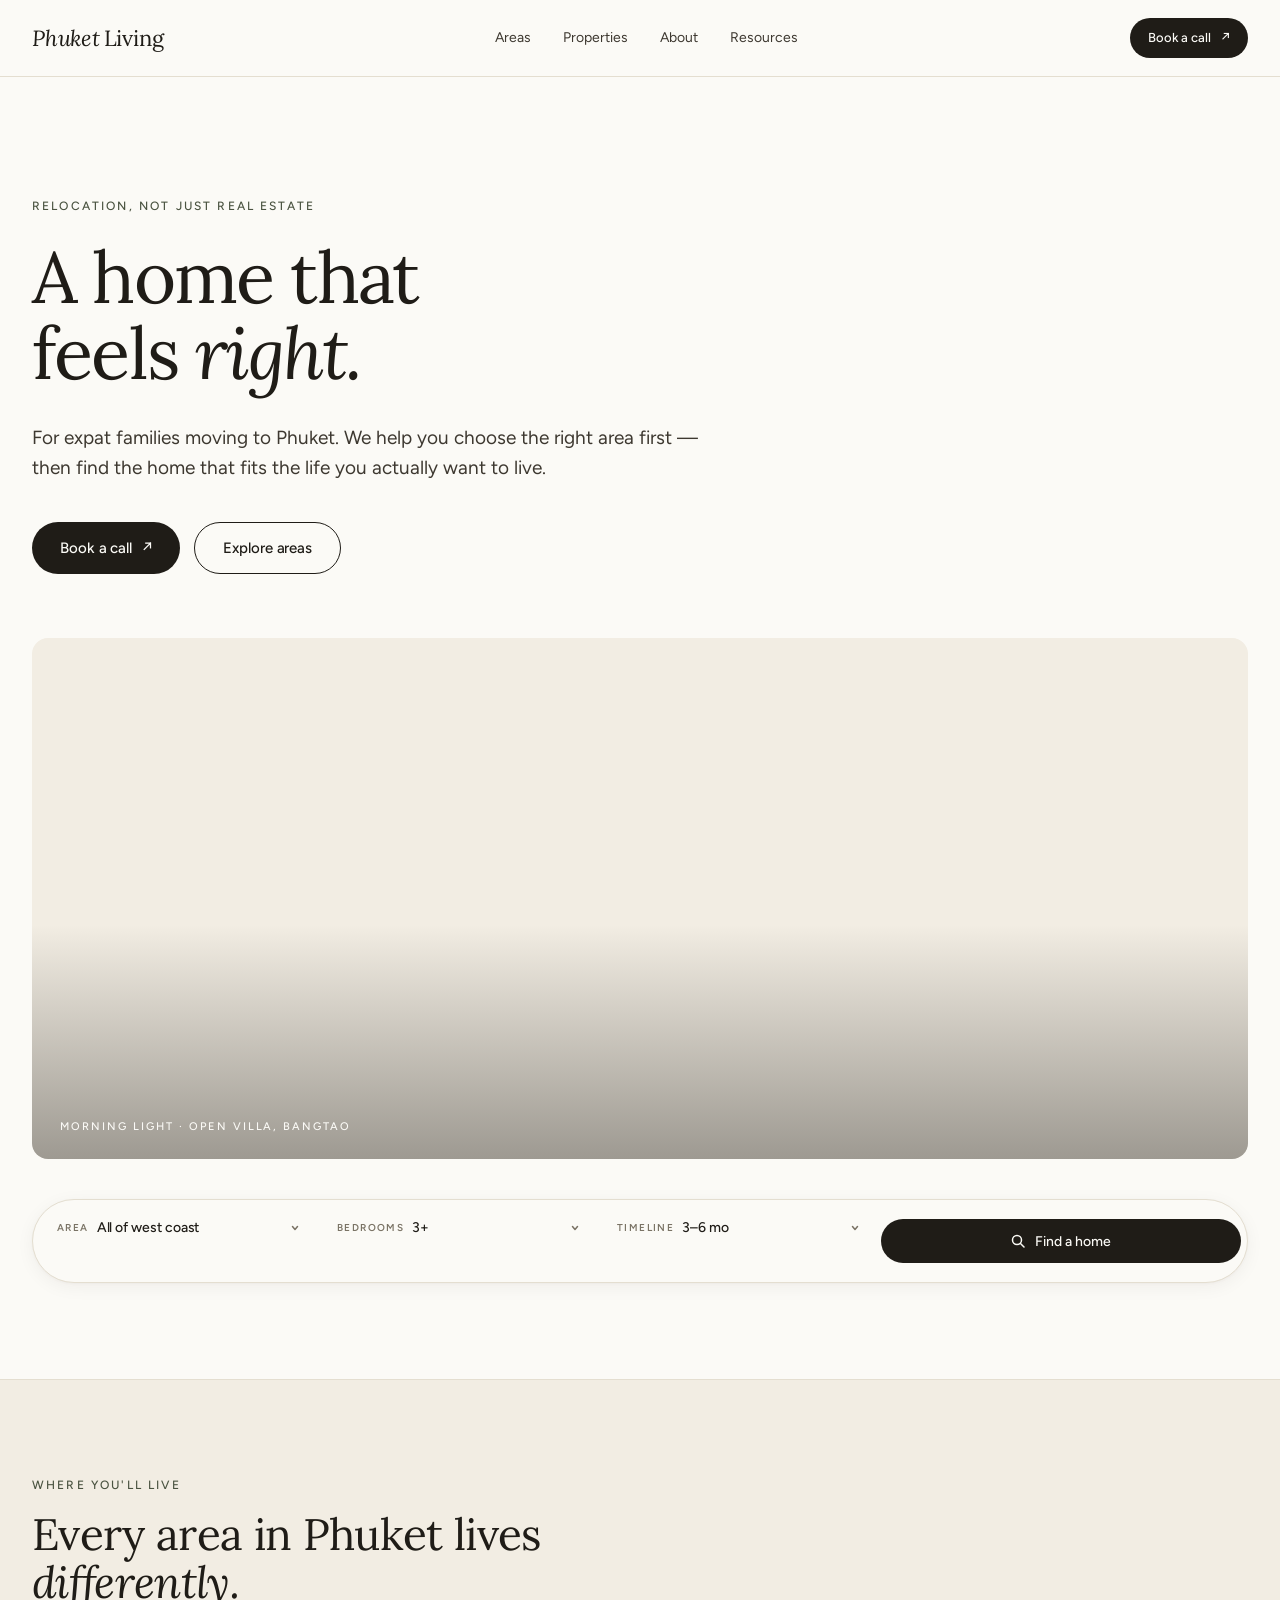
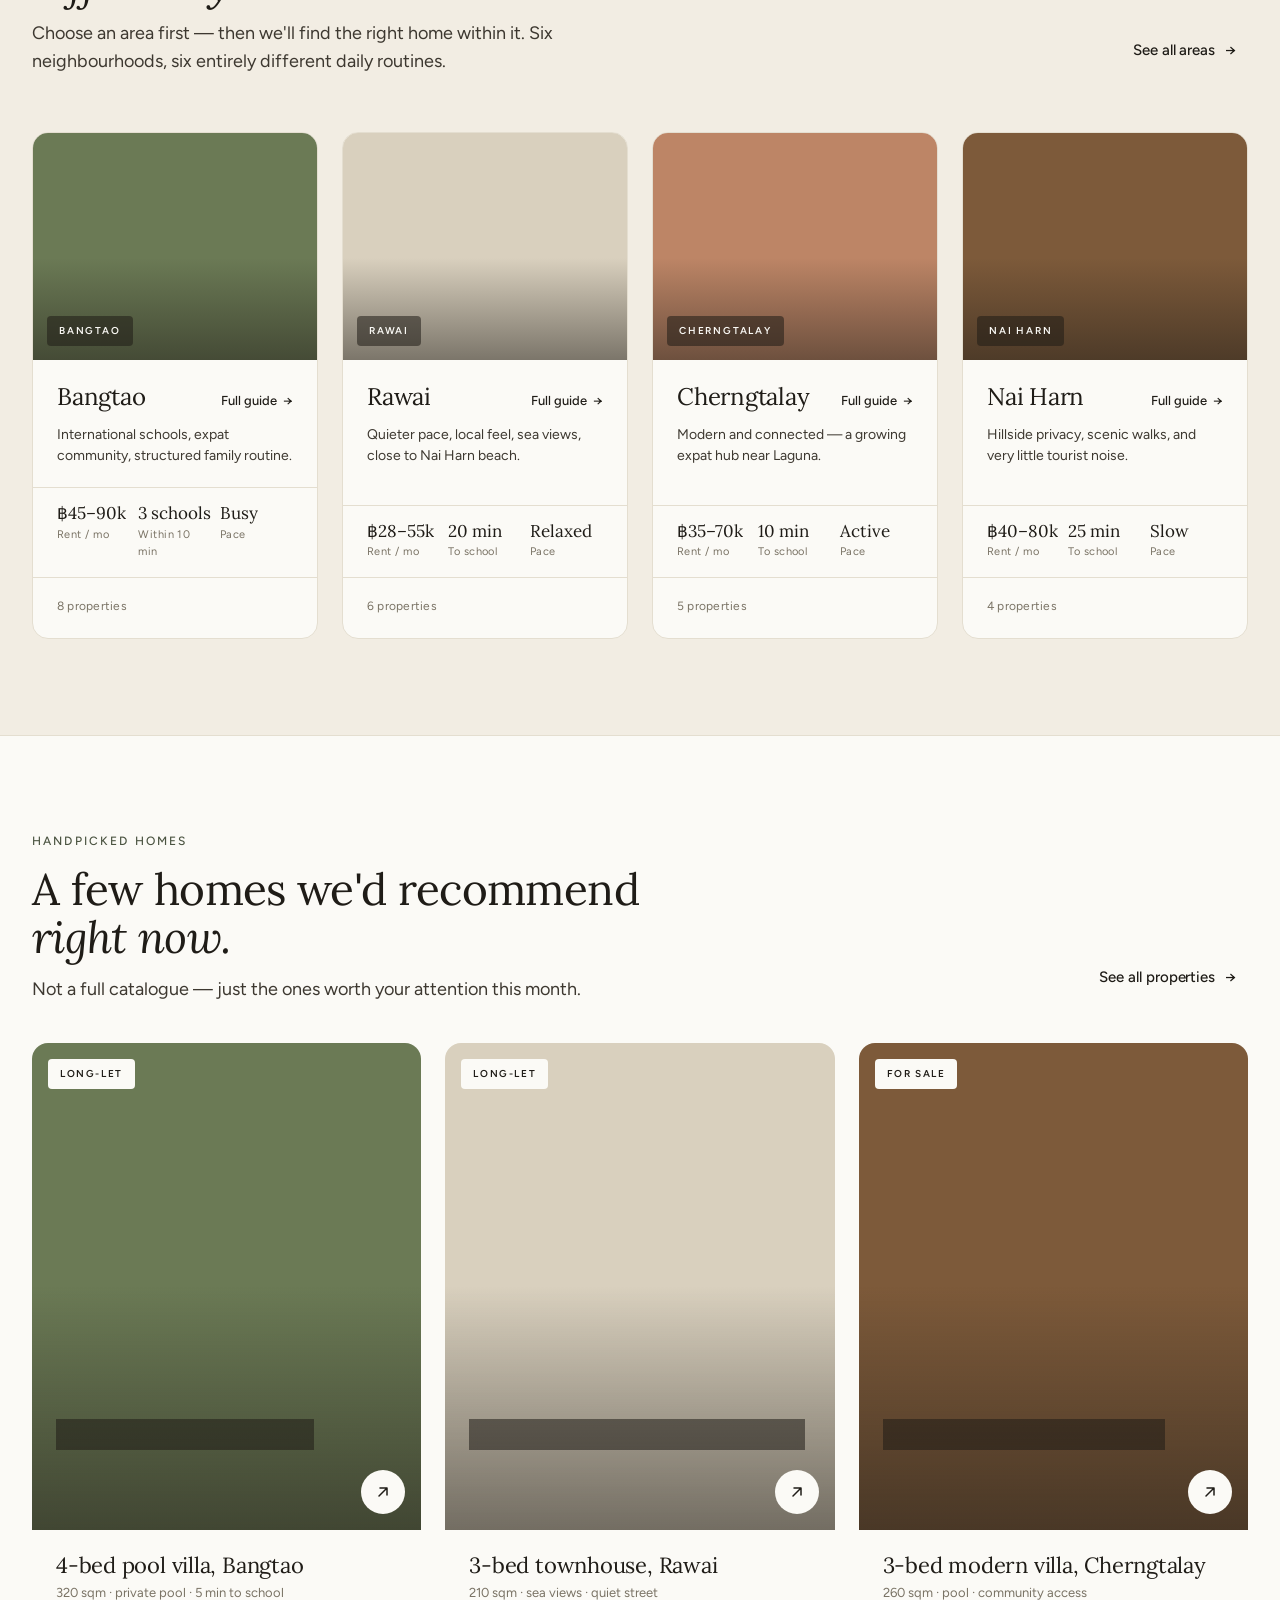
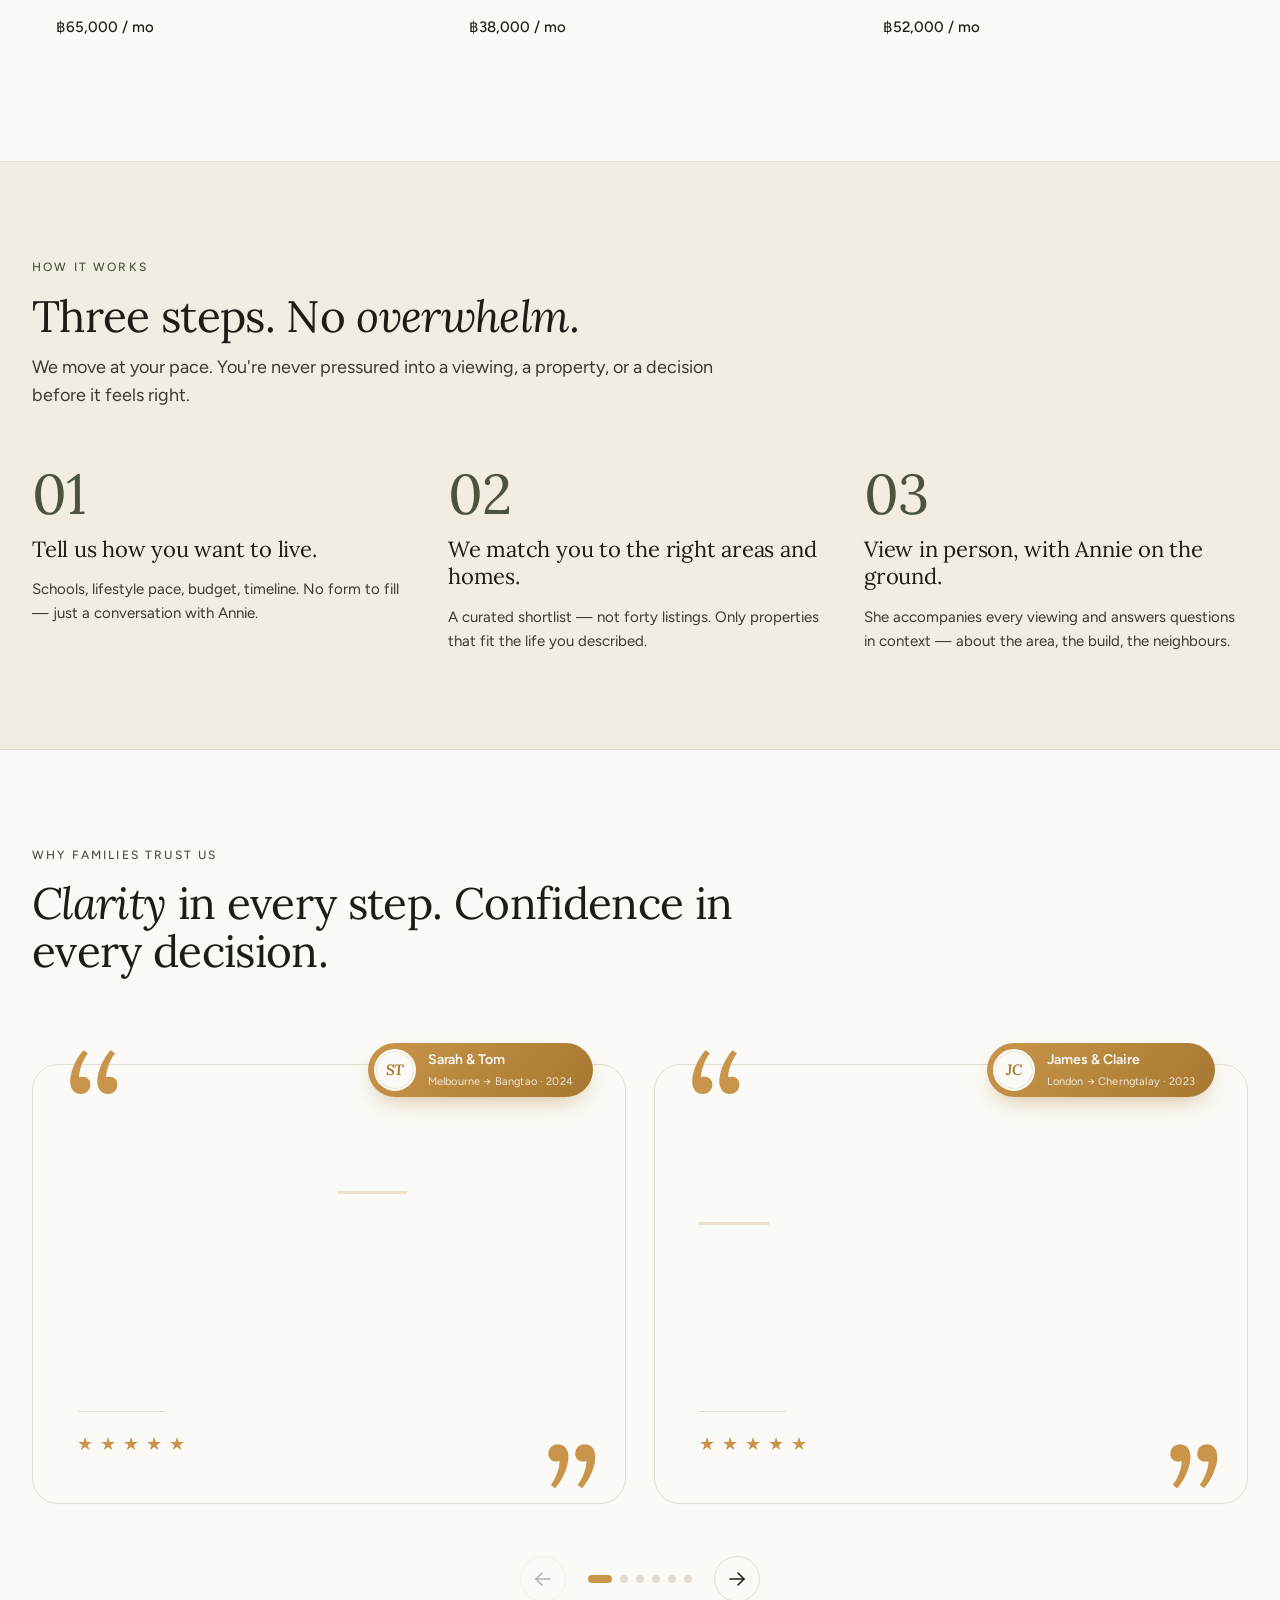
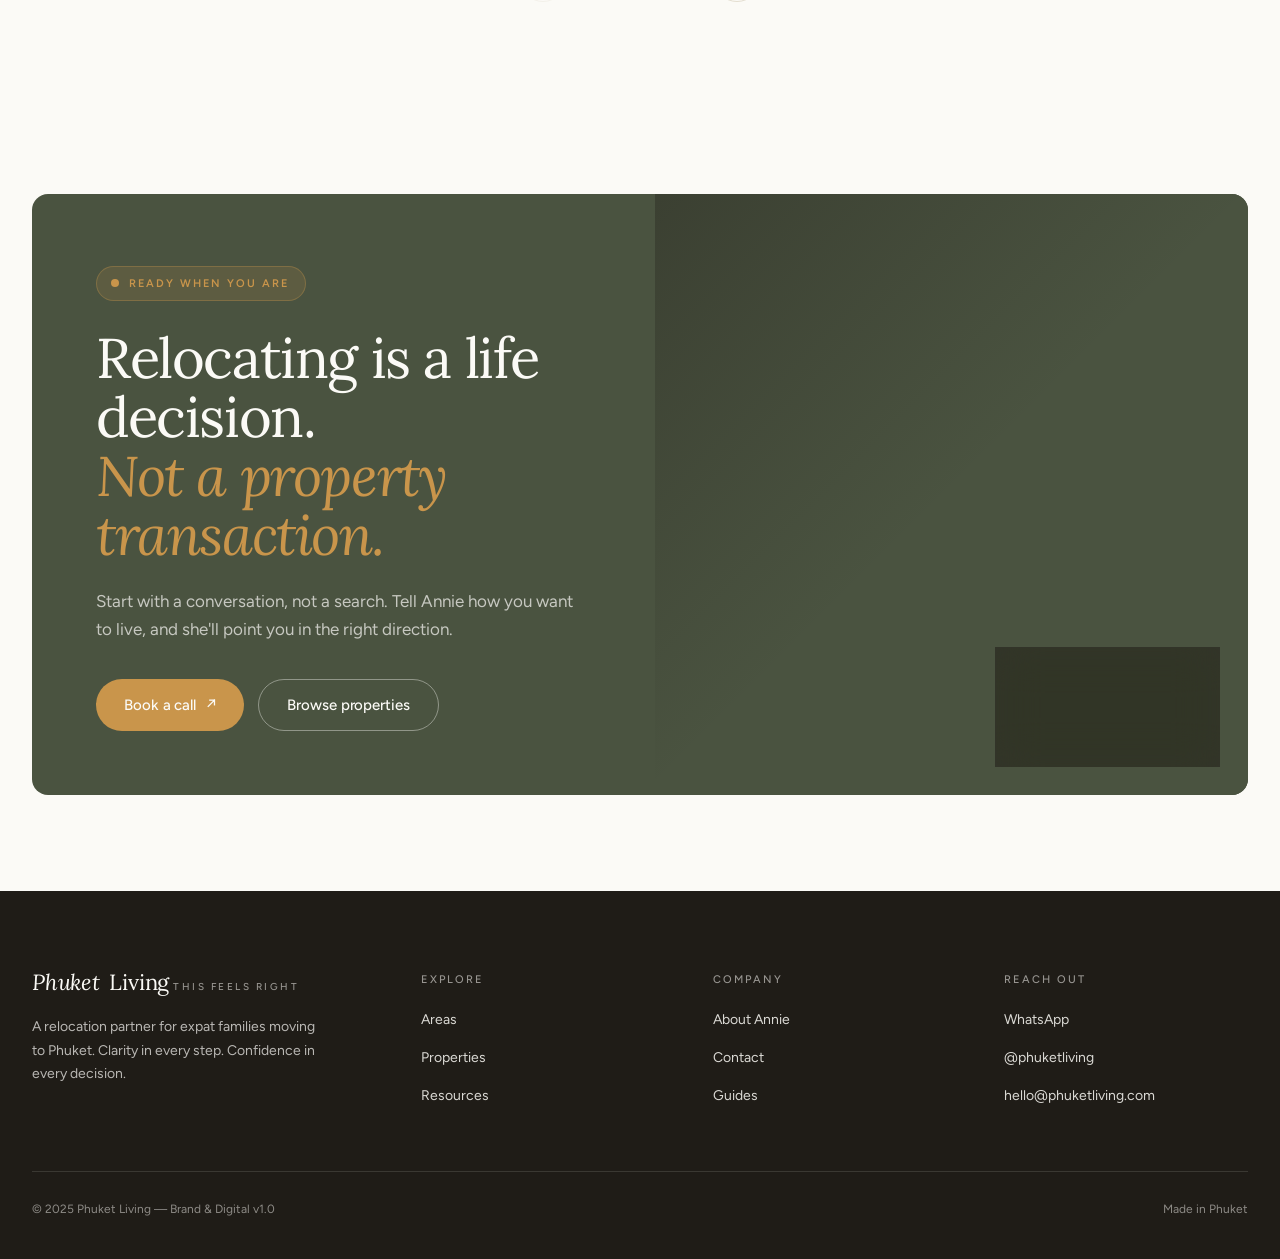
==== commit b015d3ad: "Redesign testimonial cards with floating quote-mark style Replaces the photo-led card with a cleaner" ====
--- a/index.html
+++ b/index.html
@@ -287,285 +287,129 @@
         <div class="tf-slider-track" role="list">
 
           <article class="tf-card" role="listitem">
-            <div class="tf-bg" aria-hidden="true">
-              <span class="tf-orb tf-orb-a"></span>
-              <span class="tf-orb tf-orb-b"></span>
-              <span class="tf-glyph">&ldquo;</span>
-            </div>
-            <div class="tf-media">
-              <div class="tf-photo" style="background-image: url('https://images.unsplash.com/photo-1600596542815-ffad4c1539a9?auto=format&fit=crop&w=1200&q=80');"></div>
-              <div class="tf-overlay" aria-hidden="true"></div>
-              <div class="tf-rating" aria-label="Rated 5 out of 5">
-                <span class="tf-star" style="--d:0s">&#9733;</span>
-                <span class="tf-star" style="--d:.08s">&#9733;</span>
-                <span class="tf-star" style="--d:.16s">&#9733;</span>
-                <span class="tf-star" style="--d:.24s">&#9733;</span>
-                <span class="tf-star" style="--d:.32s">&#9733;</span>
-                <span class="tf-rating-v">5.0</span>
+            <span class="tf-mark tf-mark-open" aria-hidden="true">&ldquo;</span>
+            <div class="tf-pill">
+              <div class="tf-pill-avatar"><span>ST</span></div>
+              <div class="tf-pill-meta">
+                <p class="tf-pill-name">Sarah &amp; Tom</p>
+                <p class="tf-pill-role">Melbourne &rarr; Bangtao &middot; 2024</p>
               </div>
-              <div class="tf-chip">
-                <span class="tf-chip-k">Verified relocation</span>
-                <span class="tf-chip-v">Bangtao &middot; 2024</span>
+            </div>
+            <p class="tf-quote">We didn&rsquo;t know which area would suit us &mdash; Annie helped us think through our <em>routine</em> first. We ended up in Bangtao and it&rsquo;s been perfect for the kids.</p>
+            <div class="tf-divider" aria-hidden="true"></div>
+            <div class="tf-stars" aria-label="Rated 5 out of 5">
+              <span class="tf-star" style="--d:0s">&#9733;</span>
+              <span class="tf-star" style="--d:.08s">&#9733;</span>
+              <span class="tf-star" style="--d:.16s">&#9733;</span>
+              <span class="tf-star" style="--d:.24s">&#9733;</span>
+              <span class="tf-star" style="--d:.32s">&#9733;</span>
+            </div>
+            <span class="tf-mark tf-mark-close" aria-hidden="true">&rdquo;</span>
+          </article>
+
+          <article class="tf-card" role="listitem">
+            <span class="tf-mark tf-mark-open" aria-hidden="true">&ldquo;</span>
+            <div class="tf-pill">
+              <div class="tf-pill-avatar"><span>JC</span></div>
+              <div class="tf-pill-meta">
+                <p class="tf-pill-name">James &amp; Claire</p>
+                <p class="tf-pill-role">London &rarr; Cherngtalay &middot; 2023</p>
               </div>
             </div>
-            <div class="tf-body">
-              <span class="tf-tag"><span class="tf-tag-dot"></span>Recently settled</span>
-              <p class="tf-quote">
-                <span class="tf-q" aria-hidden="true">&ldquo;</span>We didn&rsquo;t know which area would suit us &mdash; Annie helped us think through our <em>routine</em> first. We ended up in Bangtao and it&rsquo;s been perfect for the kids.<span class="tf-q tf-q-end" aria-hidden="true">&rdquo;</span>
-              </p>
-              <div class="tf-author">
-                <div class="tf-avatar"><span>ST</span></div>
-                <div class="tf-meta">
-                  <p class="tf-name">Sarah <span class="amp">&amp;</span> Tom</p>
-                  <p class="tf-journey">
-                    <span class="tf-from">Melbourne</span>
-                    <span class="tf-arrow" aria-hidden="true">
-                      <svg width="42" height="8" viewBox="0 0 42 8" fill="none">
-                        <path d="M0 4 H36" stroke="currentColor" stroke-width="1.4" stroke-linecap="round"/>
-                        <path d="M33 1 L41 4 L33 7" stroke="currentColor" stroke-width="1.4" stroke-linecap="round" stroke-linejoin="round" fill="none"/>
-                      </svg>
-                    </span>
-                    <span class="tf-to">Bangtao</span>
-                  </p>
-                  <p class="tf-sub">Family of four &middot; settled into a 4-bed pool villa</p>
-                </div>
+            <p class="tf-quote">No pressure, no endless listings. She sent us three properties, and one was exactly right. The process felt <em>human.</em></p>
+            <div class="tf-divider" aria-hidden="true"></div>
+            <div class="tf-stars" aria-label="Rated 5 out of 5">
+              <span class="tf-star" style="--d:0s">&#9733;</span>
+              <span class="tf-star" style="--d:.08s">&#9733;</span>
+              <span class="tf-star" style="--d:.16s">&#9733;</span>
+              <span class="tf-star" style="--d:.24s">&#9733;</span>
+              <span class="tf-star" style="--d:.32s">&#9733;</span>
+            </div>
+            <span class="tf-mark tf-mark-close" aria-hidden="true">&rdquo;</span>
+          </article>
+
+          <article class="tf-card" role="listitem">
+            <span class="tf-mark tf-mark-open" aria-hidden="true">&ldquo;</span>
+            <div class="tf-pill">
+              <div class="tf-pill-avatar"><span>ML</span></div>
+              <div class="tf-pill-meta">
+                <p class="tf-pill-name">Marcus &amp; Linda</p>
+                <p class="tf-pill-role">Stockholm &rarr; Rawai &middot; 2024</p>
               </div>
             </div>
+            <p class="tf-quote">We wanted slower mornings, sea air, fewer expat bubbles. Annie <em>understood</em> that before we&rsquo;d even finished describing it.</p>
+            <div class="tf-divider" aria-hidden="true"></div>
+            <div class="tf-stars" aria-label="Rated 5 out of 5">
+              <span class="tf-star" style="--d:0s">&#9733;</span>
+              <span class="tf-star" style="--d:.08s">&#9733;</span>
+              <span class="tf-star" style="--d:.16s">&#9733;</span>
+              <span class="tf-star" style="--d:.24s">&#9733;</span>
+              <span class="tf-star" style="--d:.32s">&#9733;</span>
+            </div>
+            <span class="tf-mark tf-mark-close" aria-hidden="true">&rdquo;</span>
           </article>
 
           <article class="tf-card" role="listitem">
-            <div class="tf-bg" aria-hidden="true">
-              <span class="tf-orb tf-orb-a"></span>
-              <span class="tf-orb tf-orb-b"></span>
-              <span class="tf-glyph">&ldquo;</span>
-            </div>
-            <div class="tf-media">
-              <div class="tf-photo" style="background-image: url('https://images.unsplash.com/photo-1493809842364-78817add7ffb?auto=format&fit=crop&w=1200&q=80');"></div>
-              <div class="tf-overlay" aria-hidden="true"></div>
-              <div class="tf-rating" aria-label="Rated 5 out of 5">
-                <span class="tf-star" style="--d:0s">&#9733;</span>
-                <span class="tf-star" style="--d:.08s">&#9733;</span>
-                <span class="tf-star" style="--d:.16s">&#9733;</span>
-                <span class="tf-star" style="--d:.24s">&#9733;</span>
-                <span class="tf-star" style="--d:.32s">&#9733;</span>
-                <span class="tf-rating-v">5.0</span>
+            <span class="tf-mark tf-mark-open" aria-hidden="true">&ldquo;</span>
+            <div class="tf-pill">
+              <div class="tf-pill-avatar"><span>PF</span></div>
+              <div class="tf-pill-meta">
+                <p class="tf-pill-name">The Patel family</p>
+                <p class="tf-pill-role">Singapore &rarr; Kathu &middot; 2023</p>
               </div>
-              <div class="tf-chip">
-                <span class="tf-chip-k">Verified relocation</span>
-                <span class="tf-chip-v">Cherngtalay &middot; 2023</span>
+            </div>
+            <p class="tf-quote">Schools were <em>non-negotiable.</em> Annie mapped out three areas around the commute and saved us six weekends of research.</p>
+            <div class="tf-divider" aria-hidden="true"></div>
+            <div class="tf-stars" aria-label="Rated 5 out of 5">
+              <span class="tf-star" style="--d:0s">&#9733;</span>
+              <span class="tf-star" style="--d:.08s">&#9733;</span>
+              <span class="tf-star" style="--d:.16s">&#9733;</span>
+              <span class="tf-star" style="--d:.24s">&#9733;</span>
+              <span class="tf-star" style="--d:.32s">&#9733;</span>
+            </div>
+            <span class="tf-mark tf-mark-close" aria-hidden="true">&rdquo;</span>
+          </article>
+
+          <article class="tf-card" role="listitem">
+            <span class="tf-mark tf-mark-open" aria-hidden="true">&ldquo;</span>
+            <div class="tf-pill">
+              <div class="tf-pill-avatar"><span>ED</span></div>
+              <div class="tf-pill-meta">
+                <p class="tf-pill-name">Emma &amp; David</p>
+                <p class="tf-pill-role">Toronto &rarr; Nai Harn &middot; 2022</p>
               </div>
             </div>
-            <div class="tf-body">
-              <span class="tf-tag"><span class="tf-tag-dot"></span>Recently settled</span>
-              <p class="tf-quote">
-                <span class="tf-q" aria-hidden="true">&ldquo;</span>No pressure, no endless listings. She sent us three properties, and one was exactly right. The process felt <em>human.</em><span class="tf-q tf-q-end" aria-hidden="true">&rdquo;</span>
-              </p>
-              <div class="tf-author">
-                <div class="tf-avatar"><span>JC</span></div>
-                <div class="tf-meta">
-                  <p class="tf-name">James <span class="amp">&amp;</span> Claire</p>
-                  <p class="tf-journey">
-                    <span class="tf-from">London</span>
-                    <span class="tf-arrow" aria-hidden="true">
-                      <svg width="42" height="8" viewBox="0 0 42 8" fill="none">
-                        <path d="M0 4 H36" stroke="currentColor" stroke-width="1.4" stroke-linecap="round"/>
-                        <path d="M33 1 L41 4 L33 7" stroke="currentColor" stroke-width="1.4" stroke-linecap="round" stroke-linejoin="round" fill="none"/>
-                      </svg>
-                    </span>
-                    <span class="tf-to">Cherngtalay</span>
-                  </p>
-                  <p class="tf-sub">Couple, remote-working &middot; light-filled apartment near Laguna</p>
-                </div>
+            <p class="tf-quote">We thought we wanted Patong. Annie suggested we visit Nai Harn for a <em>coffee.</em> We never looked back.</p>
+            <div class="tf-divider" aria-hidden="true"></div>
+            <div class="tf-stars" aria-label="Rated 5 out of 5">
+              <span class="tf-star" style="--d:0s">&#9733;</span>
+              <span class="tf-star" style="--d:.08s">&#9733;</span>
+              <span class="tf-star" style="--d:.16s">&#9733;</span>
+              <span class="tf-star" style="--d:.24s">&#9733;</span>
+              <span class="tf-star" style="--d:.32s">&#9733;</span>
+            </div>
+            <span class="tf-mark tf-mark-close" aria-hidden="true">&rdquo;</span>
+          </article>
+
+          <article class="tf-card" role="listitem">
+            <span class="tf-mark tf-mark-open" aria-hidden="true">&ldquo;</span>
+            <div class="tf-pill">
+              <div class="tf-pill-avatar"><span>MF</span></div>
+              <div class="tf-pill-meta">
+                <p class="tf-pill-name">The M&uuml;ller family</p>
+                <p class="tf-pill-role">Munich &rarr; Bangtao &middot; 2024</p>
               </div>
             </div>
-          </article>
-
-          <article class="tf-card" role="listitem">
-            <div class="tf-bg" aria-hidden="true">
-              <span class="tf-orb tf-orb-a"></span>
-              <span class="tf-orb tf-orb-b"></span>
-              <span class="tf-glyph">&ldquo;</span>
-            </div>
-            <div class="tf-media">
-              <div class="tf-photo" style="background-image: url('https://images.unsplash.com/photo-1505142468610-359e7d316be0?auto=format&fit=crop&w=1200&q=80');"></div>
-              <div class="tf-overlay" aria-hidden="true"></div>
-              <div class="tf-rating" aria-label="Rated 5 out of 5">
-                <span class="tf-star" style="--d:0s">&#9733;</span>
-                <span class="tf-star" style="--d:.08s">&#9733;</span>
-                <span class="tf-star" style="--d:.16s">&#9733;</span>
-                <span class="tf-star" style="--d:.24s">&#9733;</span>
-                <span class="tf-star" style="--d:.32s">&#9733;</span>
-                <span class="tf-rating-v">5.0</span>
-              </div>
-              <div class="tf-chip">
-                <span class="tf-chip-k">Verified relocation</span>
-                <span class="tf-chip-v">Rawai &middot; 2024</span>
-              </div>
-            </div>
-            <div class="tf-body">
-              <span class="tf-tag"><span class="tf-tag-dot"></span>Recently settled</span>
-              <p class="tf-quote">
-                <span class="tf-q" aria-hidden="true">&ldquo;</span>We wanted slower mornings, sea air, fewer expat bubbles. Annie <em>understood</em> that before we&rsquo;d even finished describing it.<span class="tf-q tf-q-end" aria-hidden="true">&rdquo;</span>
-              </p>
-              <div class="tf-author">
-                <div class="tf-avatar"><span>ML</span></div>
-                <div class="tf-meta">
-                  <p class="tf-name">Marcus <span class="amp">&amp;</span> Linda</p>
-                  <p class="tf-journey">
-                    <span class="tf-from">Stockholm</span>
-                    <span class="tf-arrow" aria-hidden="true">
-                      <svg width="42" height="8" viewBox="0 0 42 8" fill="none">
-                        <path d="M0 4 H36" stroke="currentColor" stroke-width="1.4" stroke-linecap="round"/>
-                        <path d="M33 1 L41 4 L33 7" stroke="currentColor" stroke-width="1.4" stroke-linecap="round" stroke-linejoin="round" fill="none"/>
-                      </svg>
-                    </span>
-                    <span class="tf-to">Rawai</span>
-                  </p>
-                  <p class="tf-sub">Family of three &middot; a hillside townhouse near the sea</p>
-                </div>
-              </div>
-            </div>
-          </article>
-
-          <article class="tf-card" role="listitem">
-            <div class="tf-bg" aria-hidden="true">
-              <span class="tf-orb tf-orb-a"></span>
-              <span class="tf-orb tf-orb-b"></span>
-              <span class="tf-glyph">&ldquo;</span>
-            </div>
-            <div class="tf-media">
-              <div class="tf-photo" style="background-image: url('https://images.unsplash.com/photo-1613490493576-7fde63acd811?auto=format&fit=crop&w=1200&q=80');"></div>
-              <div class="tf-overlay" aria-hidden="true"></div>
-              <div class="tf-rating" aria-label="Rated 5 out of 5">
-                <span class="tf-star" style="--d:0s">&#9733;</span>
-                <span class="tf-star" style="--d:.08s">&#9733;</span>
-                <span class="tf-star" style="--d:.16s">&#9733;</span>
-                <span class="tf-star" style="--d:.24s">&#9733;</span>
-                <span class="tf-star" style="--d:.32s">&#9733;</span>
-                <span class="tf-rating-v">5.0</span>
-              </div>
-              <div class="tf-chip">
-                <span class="tf-chip-k">Verified relocation</span>
-                <span class="tf-chip-v">Kathu &middot; 2023</span>
-              </div>
-            </div>
-            <div class="tf-body">
-              <span class="tf-tag"><span class="tf-tag-dot"></span>Recently settled</span>
-              <p class="tf-quote">
-                <span class="tf-q" aria-hidden="true">&ldquo;</span>Schools were <em>non-negotiable.</em> Annie mapped out three areas around the commute and saved us six weekends of research.<span class="tf-q tf-q-end" aria-hidden="true">&rdquo;</span>
-              </p>
-              <div class="tf-author">
-                <div class="tf-avatar"><span>PF</span></div>
-                <div class="tf-meta">
-                  <p class="tf-name">The Patel <span class="amp">&amp;</span> family</p>
-                  <p class="tf-journey">
-                    <span class="tf-from">Singapore</span>
-                    <span class="tf-arrow" aria-hidden="true">
-                      <svg width="42" height="8" viewBox="0 0 42 8" fill="none">
-                        <path d="M0 4 H36" stroke="currentColor" stroke-width="1.4" stroke-linecap="round"/>
-                        <path d="M33 1 L41 4 L33 7" stroke="currentColor" stroke-width="1.4" stroke-linecap="round" stroke-linejoin="round" fill="none"/>
-                      </svg>
-                    </span>
-                    <span class="tf-to">Kathu</span>
-                  </p>
-                  <p class="tf-sub">Family of five &middot; 10 minutes from two international schools</p>
-                </div>
-              </div>
-            </div>
-          </article>
-
-          <article class="tf-card" role="listitem">
-            <div class="tf-bg" aria-hidden="true">
-              <span class="tf-orb tf-orb-a"></span>
-              <span class="tf-orb tf-orb-b"></span>
-              <span class="tf-glyph">&ldquo;</span>
-            </div>
-            <div class="tf-media">
-              <div class="tf-photo" style="background-image: url('https://images.unsplash.com/photo-1582268611958-ebfd161ef9cf?auto=format&fit=crop&w=1200&q=80');"></div>
-              <div class="tf-overlay" aria-hidden="true"></div>
-              <div class="tf-rating" aria-label="Rated 5 out of 5">
-                <span class="tf-star" style="--d:0s">&#9733;</span>
-                <span class="tf-star" style="--d:.08s">&#9733;</span>
-                <span class="tf-star" style="--d:.16s">&#9733;</span>
-                <span class="tf-star" style="--d:.24s">&#9733;</span>
-                <span class="tf-star" style="--d:.32s">&#9733;</span>
-                <span class="tf-rating-v">5.0</span>
-              </div>
-              <div class="tf-chip">
-                <span class="tf-chip-k">Verified relocation</span>
-                <span class="tf-chip-v">Nai Harn &middot; 2022</span>
-              </div>
-            </div>
-            <div class="tf-body">
-              <span class="tf-tag"><span class="tf-tag-dot"></span>Recently settled</span>
-              <p class="tf-quote">
-                <span class="tf-q" aria-hidden="true">&ldquo;</span>We thought we wanted Patong. Annie suggested we visit Nai Harn for a <em>coffee.</em> We never looked back.<span class="tf-q tf-q-end" aria-hidden="true">&rdquo;</span>
-              </p>
-              <div class="tf-author">
-                <div class="tf-avatar"><span>ED</span></div>
-                <div class="tf-meta">
-                  <p class="tf-name">Emma <span class="amp">&amp;</span> David</p>
-                  <p class="tf-journey">
-                    <span class="tf-from">Toronto</span>
-                    <span class="tf-arrow" aria-hidden="true">
-                      <svg width="42" height="8" viewBox="0 0 42 8" fill="none">
-                        <path d="M0 4 H36" stroke="currentColor" stroke-width="1.4" stroke-linecap="round"/>
-                        <path d="M33 1 L41 4 L33 7" stroke="currentColor" stroke-width="1.4" stroke-linecap="round" stroke-linejoin="round" fill="none"/>
-                      </svg>
-                    </span>
-                    <span class="tf-to">Nai Harn</span>
-                  </p>
-                  <p class="tf-sub">Couple, semi-retired &middot; quiet hillside with a long-walk routine</p>
-                </div>
-              </div>
-            </div>
-          </article>
-
-          <article class="tf-card" role="listitem">
-            <div class="tf-bg" aria-hidden="true">
-              <span class="tf-orb tf-orb-a"></span>
-              <span class="tf-orb tf-orb-b"></span>
-              <span class="tf-glyph">&ldquo;</span>
-            </div>
-            <div class="tf-media">
-              <div class="tf-photo" style="background-image: url('https://images.unsplash.com/photo-1600607687939-ce8a6c25118c?auto=format&fit=crop&w=1200&q=80');"></div>
-              <div class="tf-overlay" aria-hidden="true"></div>
-              <div class="tf-rating" aria-label="Rated 5 out of 5">
-                <span class="tf-star" style="--d:0s">&#9733;</span>
-                <span class="tf-star" style="--d:.08s">&#9733;</span>
-                <span class="tf-star" style="--d:.16s">&#9733;</span>
-                <span class="tf-star" style="--d:.24s">&#9733;</span>
-                <span class="tf-star" style="--d:.32s">&#9733;</span>
-                <span class="tf-rating-v">5.0</span>
-              </div>
-              <div class="tf-chip">
-                <span class="tf-chip-k">Verified relocation</span>
-                <span class="tf-chip-v">Bangtao &middot; 2024</span>
-              </div>
-            </div>
-            <div class="tf-body">
-              <span class="tf-tag"><span class="tf-tag-dot"></span>Recently settled</span>
-              <p class="tf-quote">
-                <span class="tf-q" aria-hidden="true">&ldquo;</span>Every viewing felt <em>considered.</em> She knew the building&rsquo;s quirks, the neighbours, even the road noise at school pickup.<span class="tf-q tf-q-end" aria-hidden="true">&rdquo;</span>
-              </p>
-              <div class="tf-author">
-                <div class="tf-avatar"><span>MF</span></div>
-                <div class="tf-meta">
-                  <p class="tf-name">The M&uuml;ller <span class="amp">&amp;</span> family</p>
-                  <p class="tf-journey">
-                    <span class="tf-from">Munich</span>
-                    <span class="tf-arrow" aria-hidden="true">
-                      <svg width="42" height="8" viewBox="0 0 42 8" fill="none">
-                        <path d="M0 4 H36" stroke="currentColor" stroke-width="1.4" stroke-linecap="round"/>
-                        <path d="M33 1 L41 4 L33 7" stroke="currentColor" stroke-width="1.4" stroke-linecap="round" stroke-linejoin="round" fill="none"/>
-                      </svg>
-                    </span>
-                    <span class="tf-to">Bangtao</span>
-                  </p>
-                  <p class="tf-sub">Family of four &middot; a tucked-away villa, quiet street</p>
-                </div>
-              </div>
-            </div>
+            <p class="tf-quote">Every viewing felt <em>considered.</em> She knew the building&rsquo;s quirks, the neighbours, even the road noise at school pickup.</p>
+            <div class="tf-divider" aria-hidden="true"></div>
+            <div class="tf-stars" aria-label="Rated 5 out of 5">
+              <span class="tf-star" style="--d:0s">&#9733;</span>
+              <span class="tf-star" style="--d:.08s">&#9733;</span>
+              <span class="tf-star" style="--d:.16s">&#9733;</span>
+              <span class="tf-star" style="--d:.24s">&#9733;</span>
+              <span class="tf-star" style="--d:.32s">&#9733;</span>
+            </div>
+            <span class="tf-mark tf-mark-close" aria-hidden="true">&rdquo;</span>
           </article>
 
         </div>
--- a/assets/css/main.css
+++ b/assets/css/main.css
@@ -2914,8 +2914,8 @@
 .tf-slider-viewport {
   overflow-x: clip;
   overflow-y: visible;
-  margin: -6px calc(var(--gutter) * -1) 0;
-  padding: 6px var(--gutter) 8px;
+  margin: -36px calc(var(--gutter) * -1) 0;
+  padding: 36px var(--gutter) 12px;
 }
 
 .tf-slider-track {
@@ -2926,7 +2926,7 @@
   scroll-behavior: smooth;
   scrollbar-width: none;
   -ms-overflow-style: none;
-  padding-bottom: 4px;
+  padding: 32px 0 4px;
   -webkit-overflow-scrolling: touch;
 }
 .tf-slider-track::-webkit-scrollbar { display: none; }
@@ -2939,241 +2939,135 @@
   flex-direction: column;
   background: var(--paper);
   border: 1px solid var(--line);
-  border-radius: 22px;
-  overflow: hidden;
-  isolation: isolate;
+  border-radius: 26px;
+  padding: 52px 44px 44px;
+  min-height: 440px;
+  box-shadow: 0 1px 0 rgba(31, 28, 23, 0.02);
   transition:
     border-color .35s ease,
     box-shadow .5s ease,
     transform .5s cubic-bezier(.2,.7,.2,1);
-  box-shadow: 0 1px 0 rgba(31, 28, 23, 0.02);
 }
 .tf-card:hover {
-  border-color: rgba(74, 83, 64, 0.32);
+  border-color: rgba(201, 149, 75, 0.4);
   box-shadow: 0 26px 50px -28px rgba(31, 28, 23, 0.22);
   transform: translateY(-3px);
 }
 
-/* Decorative background layer */
-.tf-bg {
+/* Big decorative quote marks */
+.tf-mark {
   position: absolute;
-  inset: 0;
+  font-family: var(--serif);
+  font-style: italic;
+  font-weight: 500;
+  font-size: 150px;
+  line-height: 0.72;
+  color: var(--ochre);
+  user-select: none;
   pointer-events: none;
+  opacity: 0;
+  transform: scale(.82);
+  transform-origin: center;
   z-index: 0;
-  overflow: hidden;
-}
-.tf-orb {
+}
+.tf-mark-open  { top: -10px; left: 28px; }
+.tf-mark-close { bottom: -54px; right: 28px; }
+.tf-card.is-visible .tf-mark-open {
+  animation: tf-mark-in .9s .15s cubic-bezier(.2,.9,.3,1.2) forwards;
+}
+.tf-card.is-visible .tf-mark-close {
+  animation: tf-mark-in .9s 1s cubic-bezier(.2,.9,.3,1.2) forwards;
+}
+@keyframes tf-mark-in {
+  to { opacity: 1; transform: scale(1); }
+}
+.tf-card:hover .tf-mark-open  { transform: scale(1.04) rotate(-3deg); transition: transform .4s cubic-bezier(.2,.7,.2,1); }
+.tf-card:hover .tf-mark-close { transform: scale(1.04) rotate(3deg);  transition: transform .4s cubic-bezier(.2,.7,.2,1); }
+
+/* Avatar pill at top-right */
+.tf-pill {
   position: absolute;
+  top: -22px;
+  right: 32px;
+  display: inline-flex;
+  align-items: center;
+  gap: 12px;
+  padding: 6px 20px 6px 6px;
+  background: linear-gradient(135deg, var(--ochre) 0%, var(--ochre-dark) 100%);
+  border-radius: 999px;
+  box-shadow: 0 10px 24px -10px rgba(166, 120, 48, 0.55);
+  z-index: 3;
+  opacity: 0;
+  transform: translateY(-10px);
+}
+.tf-card.is-visible .tf-pill {
+  animation: tf-pill-in .8s .25s cubic-bezier(.2,.7,.2,1) forwards;
+}
+@keyframes tf-pill-in {
+  to { opacity: 1; transform: translateY(0); }
+}
+.tf-pill-avatar {
+  width: 42px;
+  height: 42px;
   border-radius: 50%;
-  filter: blur(46px);
-  opacity: 0;
-}
-.tf-card.is-visible .tf-orb {
-  animation: tf-orb-in 1.4s .25s cubic-bezier(.2,.7,.2,1) forwards;
-}
-.tf-orb-a {
-  width: 240px; height: 240px;
-  background: radial-gradient(circle, rgba(201, 149, 75, 0.30), transparent 70%);
-  top: 32%;
-  right: -60px;
-}
-.tf-orb-b {
-  width: 220px; height: 220px;
-  background: radial-gradient(circle, rgba(74, 83, 64, 0.22), transparent 70%);
-  bottom: -80px;
-  left: -40px;
-}
-.tf-card.is-visible .tf-orb-b {
-  animation: tf-orb-in 1.4s .45s cubic-bezier(.2,.7,.2,1) forwards;
-}
-.tf-glyph {
-  position: absolute;
+  background: var(--paper);
+  border: 2px solid var(--paper);
+  color: var(--ochre-dark);
+  display: flex;
+  align-items: center;
+  justify-content: center;
   font-family: var(--serif);
   font-style: italic;
-  font-weight: 500;
-  font-size: 280px;
-  line-height: 0.72;
-  color: rgba(74, 83, 64, 0.08);
-  top: 42%;
-  right: -22px;
-  user-select: none;
-}
-@keyframes tf-orb-in {
-  to { opacity: 1; }
-}
-
-/* Media area (photo on top) */
-.tf-media {
+  font-weight: 600;
+  font-size: 15px;
+  letter-spacing: -0.02em;
+  flex-shrink: 0;
+  box-shadow: 0 0 0 1px rgba(166, 120, 48, 0.18) inset;
+}
+.tf-pill-meta {
+  display: flex;
+  flex-direction: column;
+  gap: 1px;
+  min-width: 0;
+}
+.tf-pill-name {
+  font-family: var(--sans);
+  font-size: 14px;
+  font-weight: 600;
+  color: var(--paper);
+  letter-spacing: -0.005em;
+  white-space: nowrap;
+}
+.tf-pill-role {
+  font-family: var(--sans);
+  font-size: 11px;
+  font-weight: 400;
+  color: rgba(251, 250, 246, 0.84);
+  letter-spacing: 0.015em;
+  white-space: nowrap;
+}
+
+/* Quote text */
+.tf-quote {
   position: relative;
   z-index: 1;
-  overflow: hidden;
-  aspect-ratio: 16 / 11;
-}
-.tf-photo {
-  position: absolute;
-  inset: 0;
-  background-size: cover;
-  background-position: center;
-  transform: scale(1.02);
-  transition: transform .8s cubic-bezier(.2,.7,.2,1);
-  will-change: transform;
-}
-.tf-card:hover .tf-photo {
-  transform: scale(1.07);
-}
-.tf-overlay {
-  position: absolute;
-  inset: 0;
-  background: linear-gradient(180deg, rgba(31, 28, 23, 0.10) 0%, rgba(31, 28, 23, 0) 28%, rgba(31, 28, 23, 0) 58%, rgba(31, 28, 23, 0.32) 100%);
-  z-index: 1;
-}
-
-.tf-rating {
-  position: absolute;
-  top: 18px;
-  left: 18px;
-  display: inline-flex;
-  align-items: center;
-  gap: 3px;
-  padding: 8px 12px;
-  background: rgba(251, 250, 246, 0.94);
-  backdrop-filter: blur(8px);
-  -webkit-backdrop-filter: blur(8px);
-  border: 1px solid rgba(228, 222, 208, 0.7);
-  border-radius: 999px;
-  z-index: 2;
-}
-.tf-star {
-  font-size: 12px;
-  color: var(--ochre);
-  display: inline-block;
+  font-family: var(--serif);
+  font-style: italic;
+  font-weight: 400;
+  font-size: clamp(1.1rem, .94rem + .55vw, 1.3rem);
+  line-height: 1.5;
+  letter-spacing: -0.008em;
+  color: var(--ink);
+  margin-top: 18px;
+  flex: 1;
   opacity: 0;
-  transform: scale(.4) rotate(-12deg);
-}
-.tf-card.is-visible .tf-star {
-  animation: tf-star-pop .55s cubic-bezier(.2,.9,.3,1.2) var(--d, 0s) forwards;
-}
-@keyframes tf-star-pop {
-  0%   { opacity: 0; transform: scale(.4) rotate(-12deg); }
-  60%  { opacity: 1; transform: scale(1.18) rotate(6deg); }
-  100% { opacity: 1; transform: scale(1) rotate(0); }
-}
-.tf-rating-v {
-  font-family: var(--serif);
-  font-style: italic;
-  font-size: 12px;
-  font-weight: 500;
-  color: var(--ink);
-  margin-left: 5px;
-  letter-spacing: -0.01em;
-  opacity: 0;
-}
-.tf-card.is-visible .tf-rating-v {
-  animation: tf-fade .5s .45s ease forwards;
-}
-@keyframes tf-fade {
-  to { opacity: 1; }
-}
-
-.tf-chip {
-  position: absolute;
-  bottom: 16px;
-  left: 16px;
-  display: grid;
-  gap: 1px;
-  padding: 9px 13px;
-  background: rgba(31, 28, 23, 0.72);
-  backdrop-filter: blur(10px);
-  -webkit-backdrop-filter: blur(10px);
-  border: 1px solid rgba(251, 250, 246, 0.18);
-  border-radius: 10px;
-  z-index: 2;
-  opacity: 0;
-  transform: translateY(8px);
-}
-.tf-card.is-visible .tf-chip {
-  animation: tf-rise .7s .55s cubic-bezier(.2,.7,.2,1) forwards;
+  transform: translateY(12px);
+}
+.tf-card.is-visible .tf-quote {
+  animation: tf-rise .9s .4s cubic-bezier(.2,.7,.2,1) forwards;
 }
 @keyframes tf-rise {
   to { opacity: 1; transform: translateY(0); }
-}
-.tf-chip-k {
-  font-family: var(--sans);
-  font-size: 9px;
-  font-weight: 500;
-  letter-spacing: 0.16em;
-  text-transform: uppercase;
-  color: rgba(251, 250, 246, 0.65);
-}
-.tf-chip-v {
-  font-family: var(--serif);
-  font-style: italic;
-  font-size: 13px;
-  color: var(--paper);
-  letter-spacing: -0.005em;
-}
-
-/* Body */
-.tf-body {
-  position: relative;
-  z-index: 1;
-  padding: 30px 30px 26px;
-  display: flex;
-  flex-direction: column;
-  gap: 18px;
-  flex: 1;
-}
-
-.tf-tag {
-  display: inline-flex;
-  align-items: center;
-  gap: 9px;
-  font-family: var(--sans);
-  font-size: 11px;
-  font-weight: 500;
-  letter-spacing: var(--track-eyebrow);
-  text-transform: uppercase;
-  color: var(--ink-muted);
-  opacity: 0;
-  transform: translateY(10px);
-}
-.tf-card.is-visible .tf-tag {
-  animation: tf-rise .8s .2s cubic-bezier(.2,.7,.2,1) forwards;
-}
-.tf-tag-dot {
-  position: relative;
-  width: 6px;
-  height: 6px;
-  border-radius: 50%;
-  background: var(--olive);
-  flex-shrink: 0;
-}
-.tf-tag-dot::after {
-  content: '';
-  position: absolute;
-  inset: -3px;
-  border-radius: 50%;
-  background: var(--olive);
-  opacity: .4;
-  animation: tf-pulse 2.4s ease-out infinite;
-}
-@keyframes tf-pulse {
-  0%   { transform: scale(.5); opacity: .45; }
-  100% { transform: scale(2.2); opacity: 0; }
-}
-
-.tf-quote {
-  font-family: var(--serif);
-  font-weight: 400;
-  font-size: clamp(1.05rem, .92rem + .42vw, 1.22rem);
-  line-height: 1.45;
-  letter-spacing: -0.008em;
-  color: var(--ink);
-  opacity: 0;
-  transform: translateY(12px);
-}
-.tf-card.is-visible .tf-quote {
-  animation: tf-rise .9s .3s cubic-bezier(.2,.7,.2,1) forwards;
 }
 .tf-quote em {
   font-style: italic;
@@ -3185,165 +3079,60 @@
   position: absolute;
   left: 0;
   right: 0;
-  bottom: 0.04em;
+  bottom: 0.06em;
   height: 3px;
-  background: rgba(201, 149, 75, 0.22);
+  background: rgba(201, 149, 75, 0.24);
   border-radius: 2px;
   transform: scaleX(0);
   transform-origin: left;
 }
 .tf-card.is-visible .tf-quote em::after {
-  animation: tf-underline .9s 1s cubic-bezier(.2,.7,.2,1) forwards;
+  animation: tf-underline .9s 1.05s cubic-bezier(.2,.7,.2,1) forwards;
 }
 @keyframes tf-underline {
   to { transform: scaleX(1); }
 }
-.tf-q {
-  font-family: var(--serif);
-  font-style: italic;
-  font-weight: 500;
-  font-size: 1.4em;
-  line-height: 0;
+
+/* Divider */
+.tf-divider {
+  position: relative;
+  z-index: 1;
+  height: 1px;
+  width: 88px;
+  background: var(--line);
+  margin: 26px 0 18px;
+  transform-origin: left;
+  transform: scaleX(0);
+}
+.tf-card.is-visible .tf-divider {
+  animation: tf-divider-in 1s .85s cubic-bezier(.2,.7,.2,1) forwards;
+}
+@keyframes tf-divider-in {
+  to { transform: scaleX(1); }
+}
+
+/* Stars row */
+.tf-stars {
+  position: relative;
+  z-index: 1;
+  display: inline-flex;
+  align-items: center;
+  gap: 7px;
+}
+.tf-star {
+  font-size: 18px;
   color: var(--ochre);
-  margin-right: 3px;
-  vertical-align: -0.2em;
   display: inline-block;
-}
-.tf-q-end {
-  margin: 0 0 0 2px;
-  vertical-align: -0.2em;
-}
-
-.tf-author {
-  display: flex;
-  align-items: center;
-  gap: 14px;
-  margin-top: auto;
-  padding-top: 22px;
-  position: relative;
   opacity: 0;
-  transform: translateY(12px);
-}
-.tf-card.is-visible .tf-author {
-  animation: tf-rise .9s .5s cubic-bezier(.2,.7,.2,1) forwards;
-}
-.tf-author::before {
-  content: '';
-  position: absolute;
-  top: 0;
-  left: 0;
-  height: 1px;
-  width: 0;
-  background: var(--line);
-}
-.tf-card.is-visible .tf-author::before {
-  animation: tf-line-draw 1s .7s cubic-bezier(.2,.7,.2,1) forwards;
-}
-@keyframes tf-line-draw {
-  to { width: 100%; }
-}
-
-.tf-avatar {
-  position: relative;
-  width: 46px;
-  height: 46px;
-  border-radius: 50%;
-  background: var(--olive-soft);
-  border: 1px solid rgba(74, 83, 64, 0.20);
-  color: var(--olive);
-  display: flex;
-  align-items: center;
-  justify-content: center;
-  font-family: var(--serif);
-  font-style: italic;
-  font-size: 17px;
-  font-weight: 500;
-  letter-spacing: -0.02em;
-  flex-shrink: 0;
-}
-.tf-avatar::after {
-  content: '';
-  position: absolute;
-  inset: -4px;
-  border-radius: 50%;
-  border: 1px solid rgba(74, 83, 64, 0.22);
-  opacity: 0;
-  transform: scale(0.92);
-  transition: opacity .35s ease, transform .35s cubic-bezier(.2,.7,.2,1);
-}
-.tf-card:hover .tf-avatar::after {
-  opacity: 1;
-  transform: scale(1);
-}
-
-.tf-name {
-  font-family: var(--sans);
-  font-size: 15px;
-  font-weight: 500;
-  color: var(--ink);
-  letter-spacing: -0.005em;
-  margin-bottom: 3px;
-}
-.tf-name .amp {
-  font-family: var(--serif);
-  font-style: italic;
-  font-weight: 400;
-  color: var(--ochre);
-  margin: 0 2px;
-}
-.tf-journey {
-  display: inline-flex;
-  align-items: center;
-  gap: 9px;
-  font-family: var(--sans);
-  font-size: 12.5px;
-  font-weight: 500;
-  color: var(--ink-2);
-  letter-spacing: 0.01em;
-  margin-bottom: 3px;
-}
-.tf-arrow {
-  display: inline-flex;
-  align-items: center;
-  color: var(--olive);
-  overflow: hidden;
-  width: 42px;
-  height: 8px;
-}
-.tf-arrow svg {
-  transform: translateX(-110%);
-  opacity: 0;
-}
-.tf-card.is-visible .tf-arrow svg {
-  animation: tf-arrow-in 1s .8s cubic-bezier(.2,.7,.2,1) forwards;
-}
-@keyframes tf-arrow-in {
-  to { transform: translateX(0); opacity: 1; }
-}
-.tf-to {
-  position: relative;
-  color: var(--olive);
-}
-.tf-to::after {
-  content: '';
-  position: absolute;
-  left: 0;
-  bottom: -3px;
-  width: 100%;
-  height: 1px;
-  background: currentColor;
-  transform: scaleX(0);
-  transform-origin: left;
-  transition: transform .45s cubic-bezier(.2,.7,.2,1);
-}
-.tf-card:hover .tf-to::after {
-  transform: scaleX(1);
-}
-.tf-sub {
-  font-family: var(--sans);
-  font-size: 11.5px;
-  color: var(--ink-muted);
-  letter-spacing: 0.02em;
+  transform: scale(.4) rotate(-12deg);
+}
+.tf-card.is-visible .tf-star {
+  animation: tf-star-pop .6s cubic-bezier(.2,.9,.3,1.2) calc(var(--d, 0s) + .9s) forwards;
+}
+@keyframes tf-star-pop {
+  0%   { opacity: 0; transform: scale(.4) rotate(-12deg); }
+  60%  { opacity: 1; transform: scale(1.22) rotate(8deg); }
+  100% { opacity: 1; transform: scale(1) rotate(0); }
 }
 
 /* Slider controls */
@@ -3364,12 +3153,16 @@
   align-items: center;
   justify-content: center;
   color: var(--ink);
-  transition: border-color .25s ease, background-color .25s ease, color .25s ease, transform .25s cubic-bezier(.2,.7,.2,1), opacity .25s ease;
+  transition:
+    border-color .25s ease,
+    background-color .25s ease,
+    color .25s ease,
+    transform .25s cubic-bezier(.2,.7,.2,1),
+    opacity .25s ease;
 }
 .tf-arrow-btn:hover:not(:disabled) {
-  border-color: var(--olive);
-  color: var(--olive);
-  background: var(--paper);
+  border-color: var(--ochre);
+  color: var(--ochre-dark);
   transform: translateY(-1px);
 }
 .tf-arrow-btn:active:not(:disabled) { transform: translateY(0); }
@@ -3378,7 +3171,7 @@
   cursor: not-allowed;
 }
 .tf-arrow-btn:focus-visible {
-  outline: 2px solid var(--olive);
+  outline: 2px solid var(--ochre);
   outline-offset: 3px;
 }
 
@@ -3394,34 +3187,58 @@
   background: var(--line);
   padding: 0;
   border: none;
+  cursor: pointer;
   transition: background-color .3s ease, width .35s cubic-bezier(.2,.7,.2,1);
-  cursor: pointer;
 }
 .tf-dot:hover { background: var(--ink-muted); }
 .tf-dot.is-active {
-  background: var(--olive);
+  background: var(--ochre);
   width: 24px;
 }
 .tf-dot:focus-visible {
-  outline: 2px solid var(--olive);
+  outline: 2px solid var(--ochre);
   outline-offset: 3px;
 }
 
 @media (max-width: 980px) {
-  .tf-card { flex-basis: calc(50% - 12px); }
+  .tf-card {
+    flex-basis: calc(50% - 12px);
+    padding: 46px 36px 38px;
+    min-height: 400px;
+  }
   .tf-slider-track { gap: 24px; }
+  .tf-mark { font-size: 120px; }
+  .tf-mark-close { bottom: -42px; }
+  .tf-pill { right: 24px; }
 }
 @media (max-width: 760px) {
-  .tf-card { flex-basis: 84%; }
+  .tf-card {
+    flex-basis: 84%;
+    padding: 46px 32px 36px;
+    min-height: 380px;
+    border-radius: 22px;
+  }
   .tf-slider-track { gap: 18px; }
-  .tf-body { padding: 26px 24px 24px; gap: 16px; }
-  .tf-glyph { font-size: 230px; }
+  .tf-mark { font-size: 110px; }
+  .tf-mark-open  { left: 22px; }
+  .tf-mark-close { right: 22px; bottom: -36px; }
+  .tf-pill { right: 18px; padding: 5px 18px 5px 5px; gap: 10px; }
+  .tf-pill-avatar { width: 38px; height: 38px; font-size: 14px; }
 }
 @media (max-width: 480px) {
-  .tf-card { flex-basis: 88%; }
-  .tf-body { padding: 22px 20px 22px; }
-  .tf-rating { top: 14px; left: 14px; padding: 6px 11px; }
-  .tf-chip { bottom: 12px; left: 12px; padding: 8px 11px; }
+  .tf-card {
+    flex-basis: 88%;
+    padding: 44px 24px 32px;
+    min-height: 360px;
+  }
+  .tf-mark { font-size: 92px; }
+  .tf-mark-close { bottom: -28px; }
+  .tf-pill { top: -20px; }
+  .tf-pill-name { font-size: 13px; }
+  .tf-pill-role { font-size: 10.5px; }
+  .tf-quote { margin-top: 16px; }
+  .tf-divider { margin: 22px 0 16px; }
+  .tf-stars .tf-star { font-size: 16px; }
   .tf-arrow-btn { width: 42px; height: 42px; }
   .tf-controls { gap: 18px; margin-top: 28px; }
 }
@@ -3431,27 +3248,17 @@
   .tf-slider.is-visible,
   .tf-card,
   .tf-card.is-visible,
-  .tf-card .tf-tag,
+  .tf-card .tf-mark,
+  .tf-card .tf-pill,
   .tf-card .tf-quote,
-  .tf-card .tf-author,
-  .tf-card .tf-chip,
-  .tf-card .tf-star,
-  .tf-card .tf-rating-v,
-  .tf-card .tf-arrow svg {
+  .tf-card .tf-star {
     opacity: 1 !important;
     transform: none !important;
     animation: none !important;
   }
-  .tf-photo,
-  .tf-orb,
-  .tf-tag-dot::after,
-  .tf-slider-track {
-    animation: none !important;
-    scroll-behavior: auto !important;
-  }
-  .tf-card.is-visible .tf-author::before { width: 100%; animation: none !important; }
+  .tf-slider-track { scroll-behavior: auto !important; }
   .tf-card.is-visible .tf-quote em::after { transform: scaleX(1); animation: none !important; }
-  .tf-orb { opacity: 1; }
+  .tf-card.is-visible .tf-divider { transform: scaleX(1); animation: none !important; }
 }
 
 /* --- Shortlist bar -------------------------------------- */
